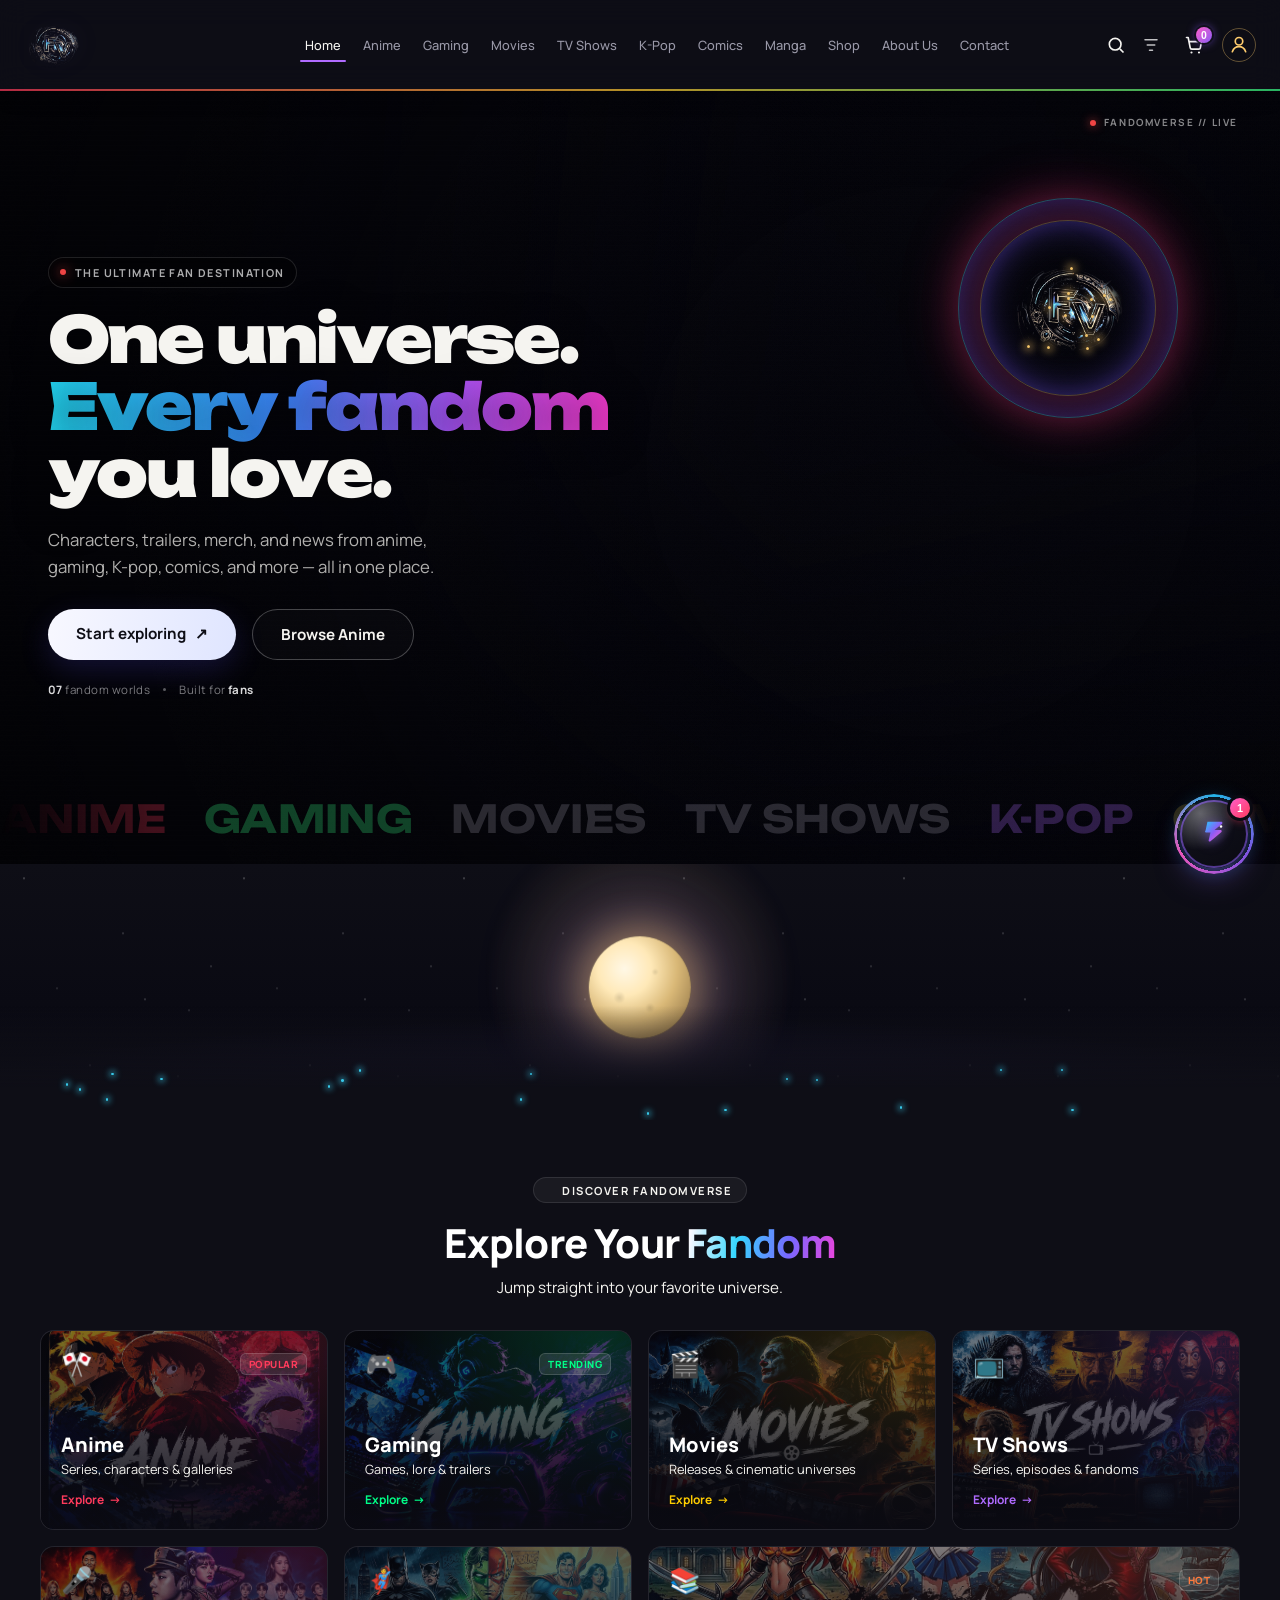
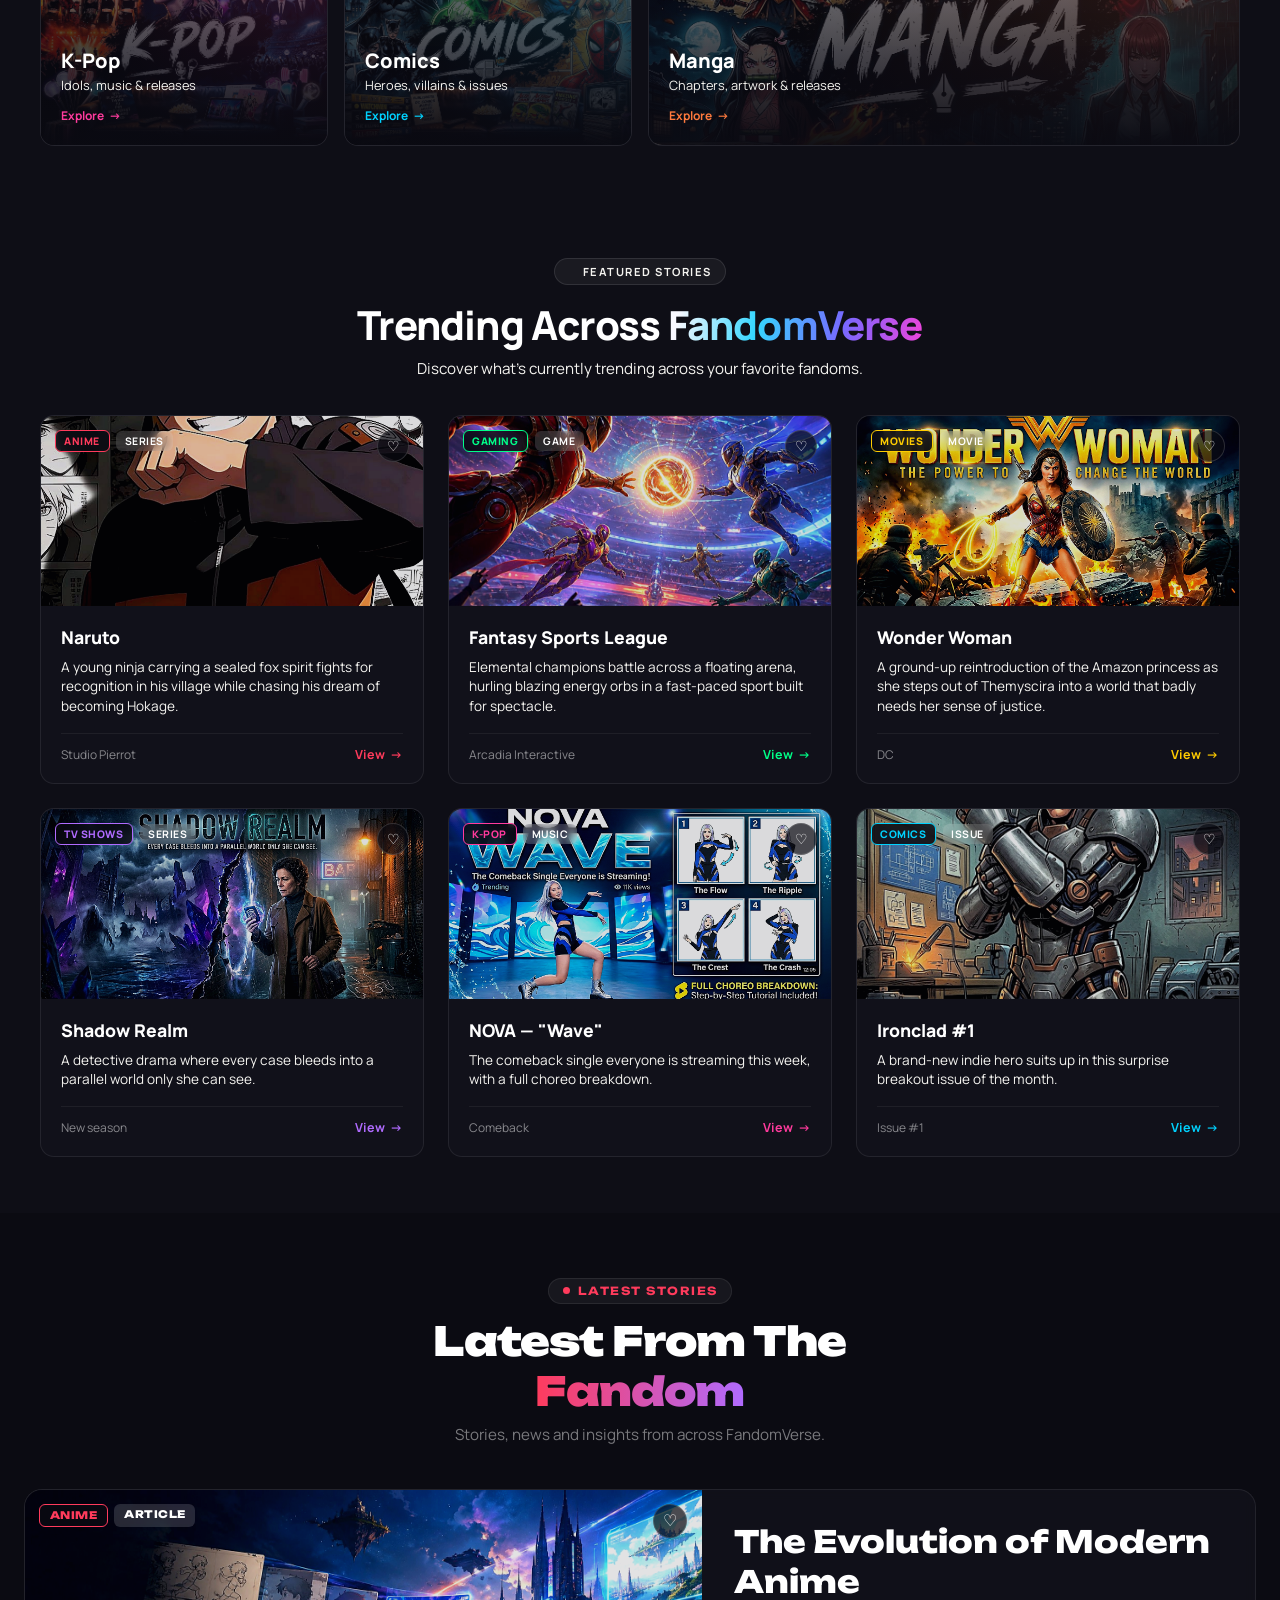
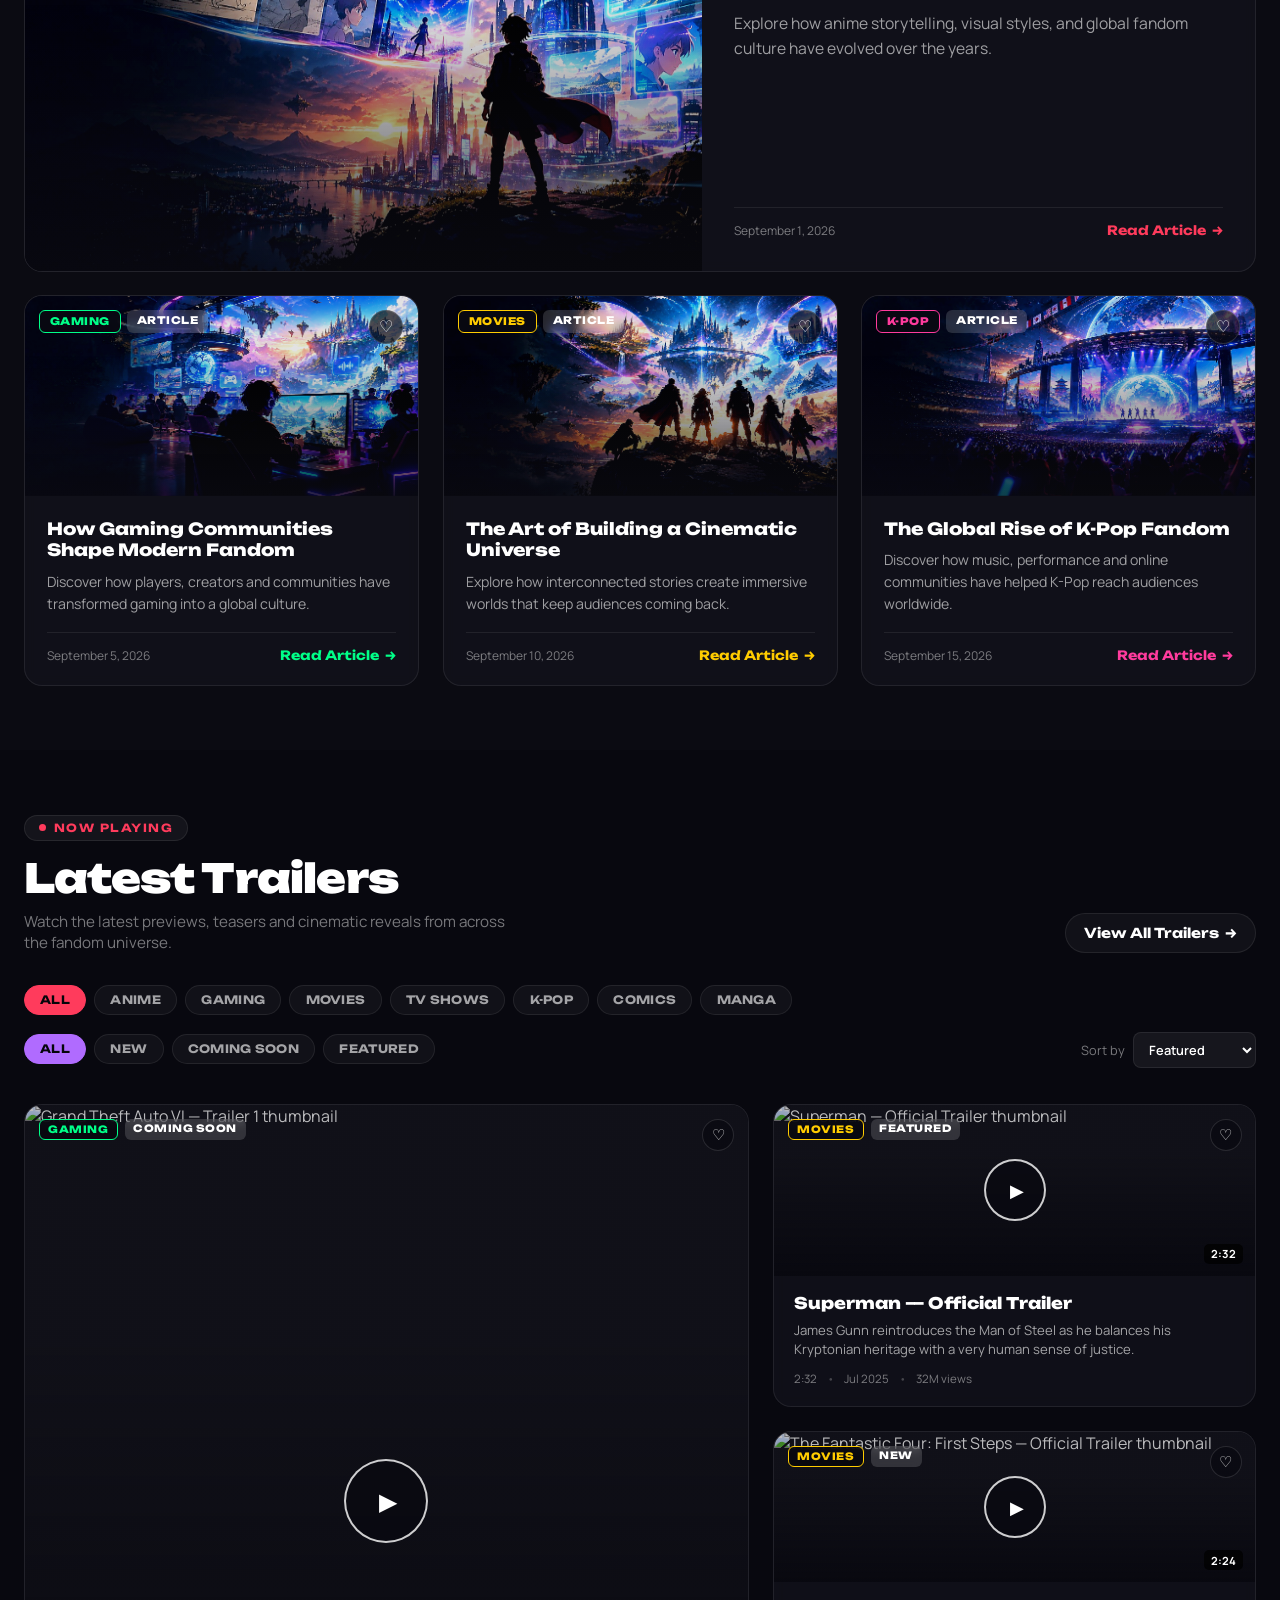
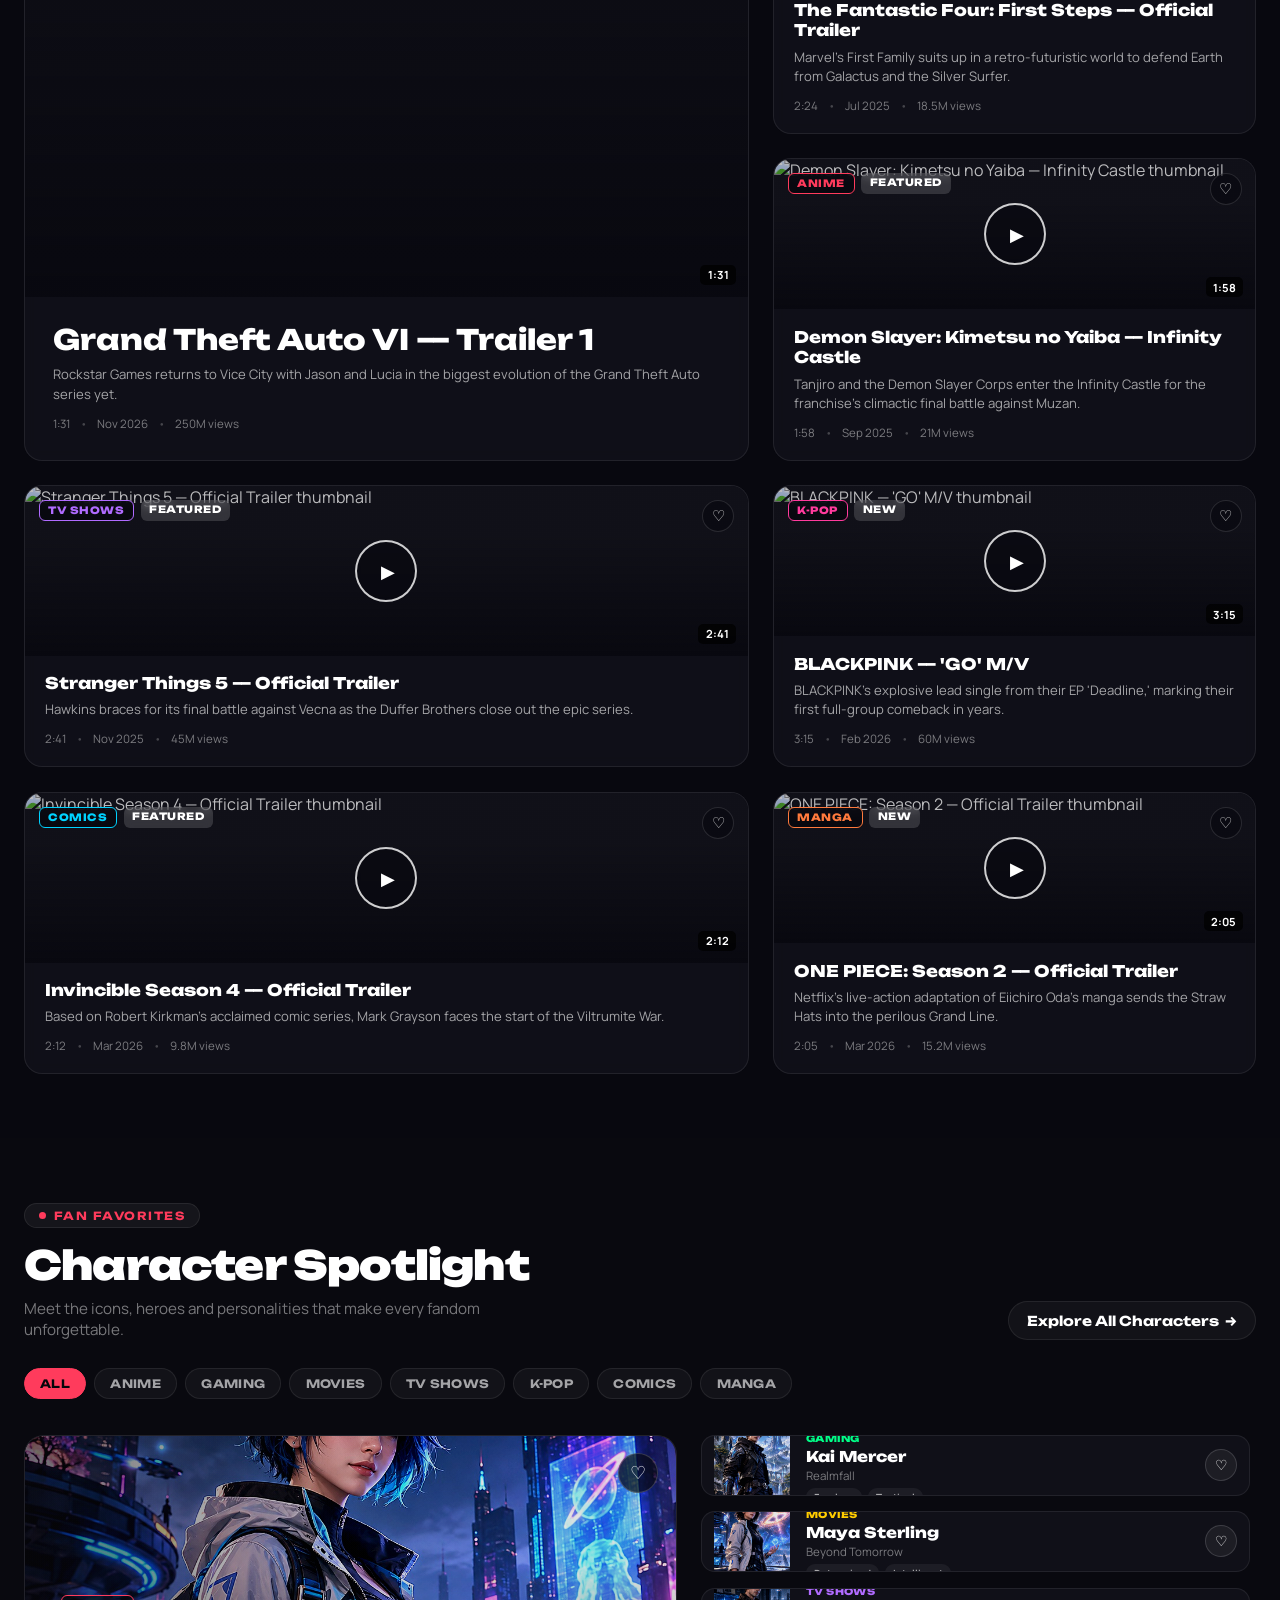
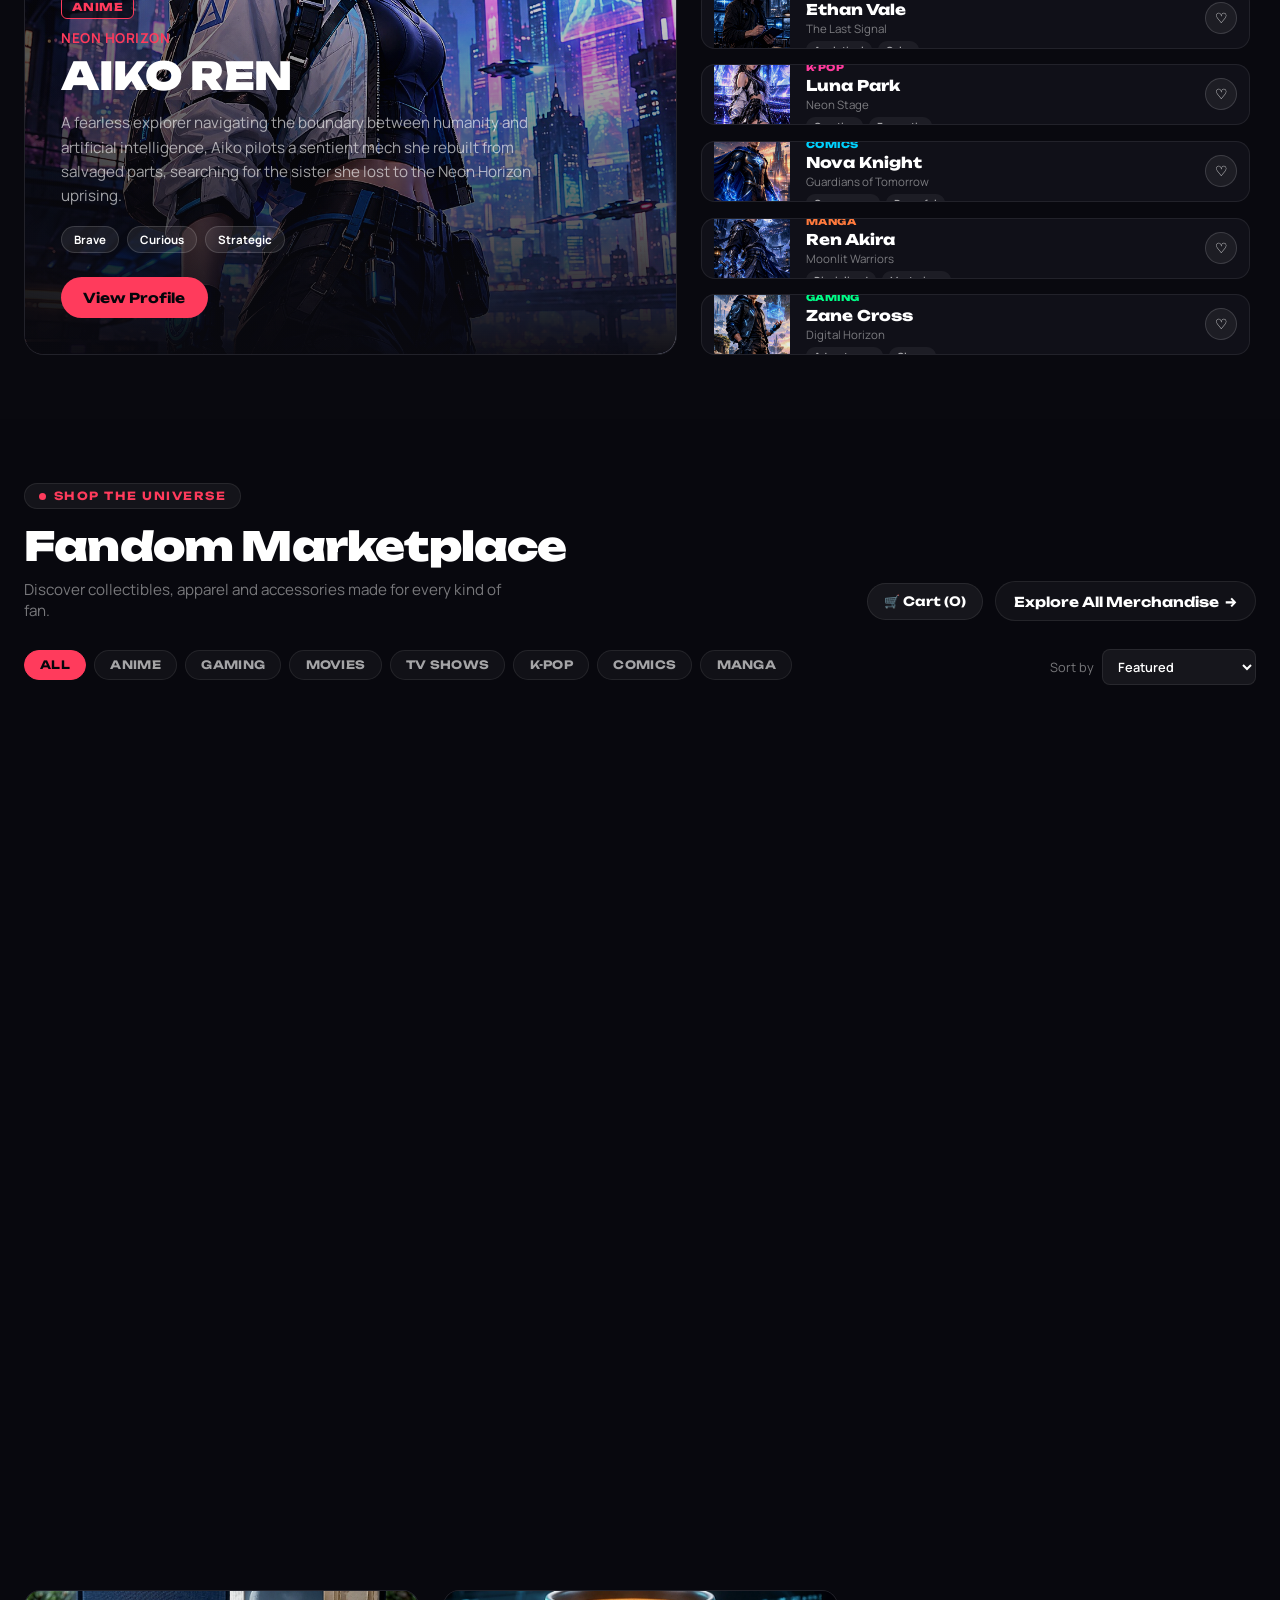
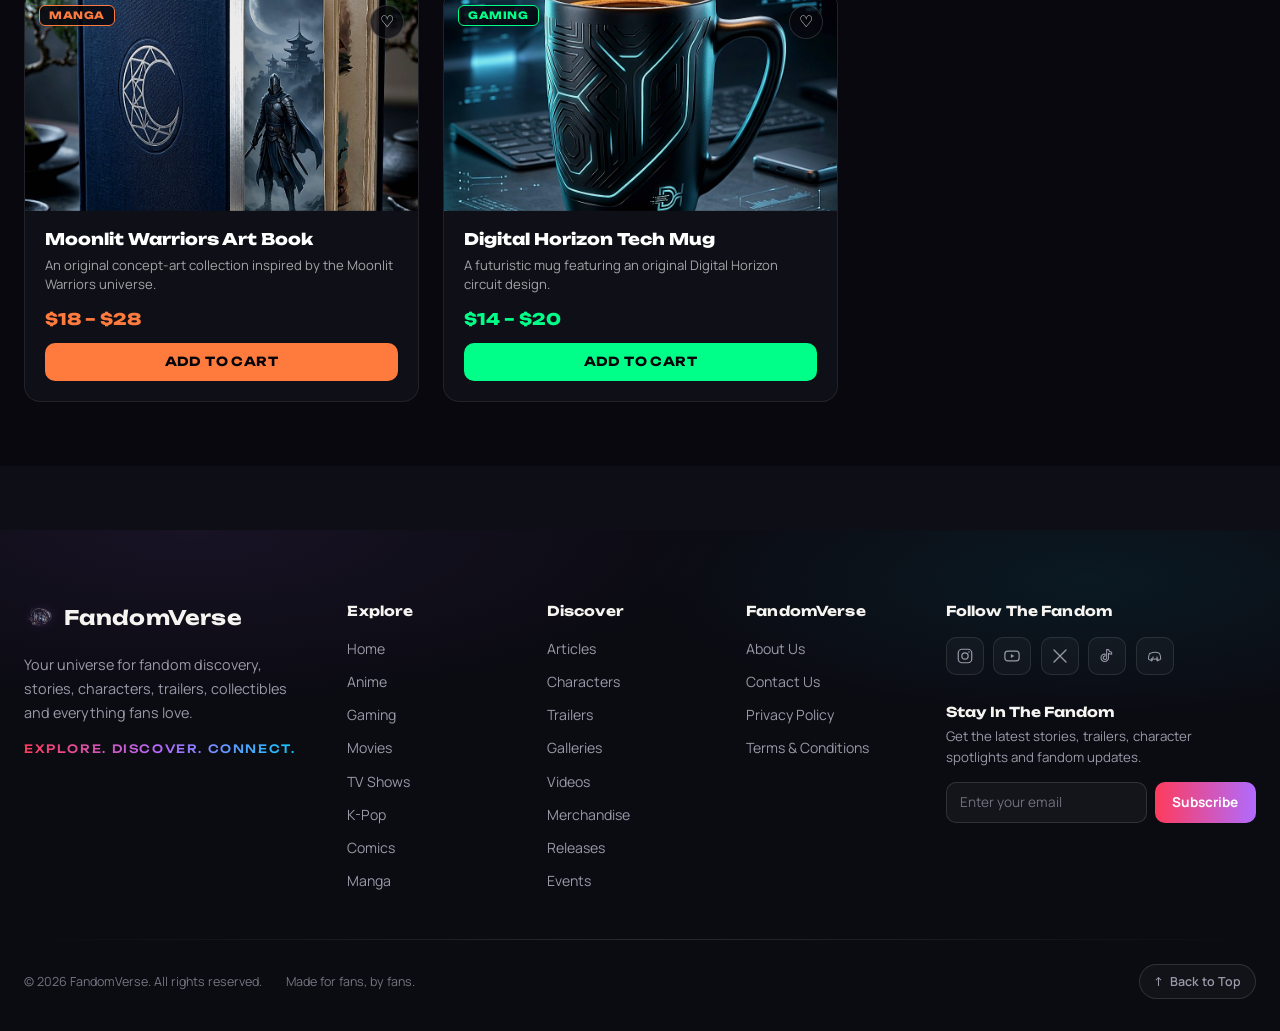
==== index.html @ 7d775252 "first-upload" ====
<!DOCTYPE html>
<html lang="en">
  <head>
    <meta charset="UTF-8">
    <meta name="viewport" content="width=device-width, initial-scale=1.0">
    <title>FandomVerse — Home</title>
<link rel="icon" type="image/png" href="assets/images/favicon.png">
    <link rel="preconnect" href="https://fonts.googleapis.com">
    <link
      href="https://fonts.googleapis.com/css2?family=Unbounded:wght@500;700;900&family=Manrope:wght@400;500;700&display=swap"
      rel="stylesheet">
    <link rel="stylesheet" href="css/style.css">
<link rel="stylesheet" href="css/fv-effects.css">
<link rel="stylesheet" href="css/fv-chatbot.css">
<link rel="stylesheet" href="css/fv-cart.css">
<link rel="stylesheet" href="css/premium.css">
<link rel="stylesheet" href="css/fv-premium-3d.css">
<link rel="stylesheet" href="css/fv-navsearch.css">
<link rel="stylesheet" href="css/fv-chatbot-3d.css">
  <script src="js/fv-effects.js" defer></script>
</head>
  <body data-page="home">


  <div id="fv-pagefx" aria-hidden="true">
      <div class="fv-pagefx__shard fv-pagefx__shard--1"></div>
      <div class="fv-pagefx__shard fv-pagefx__shard--2"></div>
      <div class="fv-pagefx__shard fv-pagefx__shard--3"></div>
      <div class="fv-pagefx__shard fv-pagefx__shard--4"></div>
      <div class="fv-pagefx__mark"><img src="assets/images/fandomverse-logo.png" alt=""></div>
    </div>

    <!-- ===== HEADER ===== -->
    <header class="site-header" id="site-header">
      <div class="header-inner">
        <a href="index.html" class="brand-mark" aria-label="FandomVerse home">
          <img src="assets/images/fandomverse-logo.png" alt="FandomVerse"
            class="brand-logo">
        </a>

        <nav class="main-nav" id="main-nav">
          <span class="nav-pill" id="nav-pill" aria-hidden="true"></span>
          <a href="index.html">Home</a>
          <a href="anime.html">Anime</a>
          <a href="gaming.html">Gaming</a>
          <a href="movies.html">Movies</a>
          <a href="tvshows.html">TV Shows</a>
          <a href="kpop.html">K-Pop</a>
          <a href="comics.html">Comics</a>
          <a href="manga.html">Manga</a>
          <a href="shop.html">Shop</a>
          <a href="about.html">About Us</a>
          <a href="contact.html">Contact</a>
        </nav>

        <div class="header-actions">
          <div class="search-box" id="search-box">
            <button class="icon-btn" id="search-toggle" aria-label="Search">
              <svg viewBox="0 0 24 24" width="20" height="20"><circle cx="11"
                  cy="11" r="7" fill="none" stroke="currentColor"
                  stroke-width="2" /><line x1="21" y1="21" x2="16.65" y2="16.65"
                  stroke="currentColor" stroke-width="2" /></svg>
            </button>
            <input type="text" id="search-input"
              placeholder="Search characters, shows, merch…" autocomplete="off">
            <button class="icon-btn sf-toggle" id="search-filter-toggle" aria-label="Filter and sort" aria-expanded="false">
              <svg viewBox="0 0 24 24" width="18" height="18"><path d="M4 5h16M7 12h10M10 19h4" fill="none" stroke="currentColor" stroke-width="2" stroke-linecap="round"/></svg>
              <span class="sf-dot" aria-hidden="true"></span>
            </button>
            <div class="sf-panel" id="sf-panel" role="dialog" aria-label="Search filters and sorting">
              <div class="sf-panel__glow" aria-hidden="true"></div>
              <div class="sf-panel__inner">
                <div class="sf-panel__row sf-panel__row--sort" id="sf-sort-row">
                  <span class="sf-panel__label">Sort by</span>
                  <div class="sf-sort" id="sf-sort" role="listbox"></div>
                </div>
                <div class="sf-panel__row sf-panel__row--filter">
                  <span class="sf-panel__label">Filter</span>
                  <div class="sf-chips" id="sf-chips"></div>
                </div>
                <div class="sf-panel__footer">
                  <button type="button" class="sf-clear" id="sf-clear">Clear all</button>
                  <span class="sf-count" id="sf-count"></span>
                </div>
              </div>
            </div>
          </div>
          <button class="icon-btn" id="cart-toggle" aria-label="Cart">
            <svg viewBox="0 0 24 24" width="20" height="20"><path
                d="M3 3h2l2.4 12.2a2 2 0 0 0 2 1.8h8.2a2 2 0 0 0 2-1.6L21 8H6"
                fill="none" stroke="currentColor" stroke-width="2"
                stroke-linecap="round" stroke-linejoin="round" /><circle cx="9"
                cy="21" r="1.3" fill="currentColor" /><circle cx="18" cy="21"
                r="1.3" fill="currentColor" /></svg>
            <span class="cart-count" id="cart-count">0</span>
          </button>
          <button class="menu-toggle" id="menu-toggle" aria-label="Menu"
            aria-expanded="false">
            <span></span><span></span><span></span>
          </button>
        </div>
      </div>
    </header>

    <!-- ===== MOBILE NAV OVERLAY ===== -->
    <div class="mobile-nav" id="mobile-nav">
      <nav>
        <a href="index.html">Home</a>
        <a href="anime.html">Anime</a>
        <a href="gaming.html">Gaming</a>
        <a href="movies.html">Movies</a>
        <a href="tvshows.html">TV Shows</a>
        <a href="kpop.html">K-Pop</a>
        <a href="comics.html">Comics</a>
        <a href="manga.html">Manga</a>
        <a href="shop.html">Shop</a>
        <a href="about.html">About Us</a>
        <a href="contact.html">Contact</a>
      </nav>
    </div>
    <section class="hero">
      <video autoplay muted loop playsinline id="hero-video" aria-hidden="true">
        <source src="assets/videos/hero-clip.mp4" type="video/mp4">
      </video>

      <canvas id="hero-canvas"></canvas>
      <div class="hero-vignette" aria-hidden="true"></div>
      <div class="hero-scanlines" aria-hidden="true"></div>
      <div class="hero-status" aria-hidden="true"><span></span> FANDOMVERSE //
        LIVE</div>

      <div class="hero-ticker" aria-hidden="true">
        <div class="ticker-track">
          <span>ANIME</span><span>GAMING</span><span>MOVIES</span><span>TV
            SHOWS</span><span>K-POP</span><span>COMICS</span><span>MANGA</span>
          <span>ANIME</span><span>GAMING</span><span>MOVIES</span><span>TV
            SHOWS</span><span>K-POP</span><span>COMICS</span><span>MANGA</span>
        </div>
      </div>

      <div class="hero-content">
        <div class="hero-eyebrow"><span></span> THE ULTIMATE FAN
          DESTINATION</div>
        <h1>One universe.<br><span>Every fandom</span> you love.</h1>
        <p>Characters, trailers, merch, and news from anime, gaming, K-pop,
          comics, and more — all in one place.</p>
        <div class="hero-actions">
          <a href="anime.html" class="btn btn-primary">Start exploring <span
              class="btn-arrow">↗</span></a>
          <a href="anime.html" class="btn btn-ghost">Browse Anime</a>
        </div>
        <div class="hero-meta"><span><b>07</b> fandom
            worlds</span><i></i><span>Built for <b>fans</b></span></div>
      </div>
    </section>

    <!-- ===== EXPLORE YOUR FANDOM (CATEGORY EXPLORER) ===== -->
    <!-- ===== EXPLORE YOUR FANDOM (COMPACT & HIGH-ENERGY) ===== -->
    <section class="categories-section" id="explore-fandom">
      <div class="categories-container">

        <div class="categories-header">
          <span class="categories-badge"><span class="pulse-dot"></span>
            DISCOVER FANDOMVERSE</span>
          <h2 class="categories-title">Explore Your <span
              class="gradient-text">Fandom</span></h2>
          <p class="categories-subtitle">
            Jump straight into your favorite universe.
          </p>
        </div>

        <div class="categories-grid">

          <!-- 1. Anime -->
          <a href="anime.html" class="category-card"
            style="--card-accent: #ff3b5c; --card-glow: rgba(255, 59, 92, 0.35);"
            aria-label="Explore Anime category">
            <div class="category-card__bg category-card__bg--anime"></div>
            <div class="category-card__glass"></div>
            <div class="category-card__content">
              <div class="category-card__top">
                <span class="category-card__icon" aria-hidden="true">🎌</span>
                <span class="category-card__tag">Popular</span>
              </div>
              <div class="category-card__bottom">
                <h3 class="category-card__name">Anime</h3>
                <p class="category-card__desc">Series, characters &
                  galleries</p>
                <span class="category-card__action">Explore <span class="arrow"
                    aria-hidden="true">→</span></span>
              </div>
            </div>
          </a>

          <!-- 2. Gaming -->
          <a href="gaming.html" class="category-card"
            style="--card-accent: #00ff88; --card-glow: rgba(0, 255, 136, 0.35);"
            aria-label="Explore Gaming category">
            <div class="category-card__bg category-card__bg--gaming"></div>
            <div class="category-card__glass"></div>
            <div class="category-card__content">
              <div class="category-card__top">
                <span class="category-card__icon" aria-hidden="true">🎮</span>
                <span class="category-card__tag">Trending</span>
              </div>
              <div class="category-card__bottom">
                <h3 class="category-card__name">Gaming</h3>
                <p class="category-card__desc">Games, lore & trailers</p>
                <span class="category-card__action">Explore <span class="arrow"
                    aria-hidden="true">→</span></span>
              </div>
            </div>
          </a>

          <!-- 3. Movies -->
          <a href="movies.html" class="category-card"
            style="--card-accent: #ffcc00; --card-glow: rgba(255, 204, 0, 0.35);"
            aria-label="Explore Movies category">
            <div class="category-card__bg category-card__bg--movies"></div>
            <div class="category-card__glass"></div>
            <div class="category-card__content">
              <div class="category-card__top">
                <span class="category-card__icon" aria-hidden="true">🎬</span>
              </div>
              <div class="category-card__bottom">
                <h3 class="category-card__name">Movies</h3>
                <p class="category-card__desc">Releases & cinematic
                  universes</p>
                <span class="category-card__action">Explore <span class="arrow"
                    aria-hidden="true">→</span></span>
              </div>
            </div>
          </a>

          <!-- 4. TV Shows -->
          <a href="tvshows.html" class="category-card"
            style="--card-accent: #b06bff; --card-glow: rgba(176, 107, 255, 0.35);"
            aria-label="Explore TV Shows category">
            <div class="category-card__bg category-card__bg--tvshows"></div>
            <div class="category-card__glass"></div>
            <div class="category-card__content">
              <div class="category-card__top">
                <span class="category-card__icon" aria-hidden="true">📺</span>
              </div>
              <div class="category-card__bottom">
                <h3 class="category-card__name">TV Shows</h3>
                <p class="category-card__desc">Series, episodes & fandoms</p>
                <span class="category-card__action">Explore <span class="arrow"
                    aria-hidden="true">→</span></span>
              </div>
            </div>
          </a>

          <!-- 5. K-Pop -->
          <a href="kpop.html" class="category-card"
            style="--card-accent: #ff3b9d; --card-glow: rgba(255, 59, 157, 0.35);"
            aria-label="Explore K-Pop category">
            <div class="category-card__bg category-card__bg--kpop"></div>
            <div class="category-card__glass"></div>
            <div class="category-card__content">
              <div class="category-card__top">
                <span class="category-card__icon" aria-hidden="true">🎤</span>
              </div>
              <div class="category-card__bottom">
                <h3 class="category-card__name">K-Pop</h3>
                <p class="category-card__desc">Idols, music & releases</p>
                <span class="category-card__action">Explore <span class="arrow"
                    aria-hidden="true">→</span></span>
              </div>
            </div>
          </a>

          <!-- 6. Comics -->
          <a href="comics.html" class="category-card"
            style="--card-accent: #00d2ff; --card-glow: rgba(0, 210, 255, 0.35);"
            aria-label="Explore Comics category">
            <div class="category-card__bg category-card__bg--comics"></div>
            <div class="category-card__glass"></div>
            <div class="category-card__content">
              <div class="category-card__top">
                <span class="category-card__icon" aria-hidden="true">🦸</span>
              </div>
              <div class="category-card__bottom">
                <h3 class="category-card__name">Comics</h3>
                <p class="category-card__desc">Heroes, villains & issues</p>
                <span class="category-card__action">Explore <span class="arrow"
                    aria-hidden="true">→</span></span>
              </div>
            </div>
          </a>

          <!-- 7. Manga -->
          <a href="manga.html" class="category-card category-card--hero"
            style="--card-accent: #ff7a3d; --card-glow: rgba(255, 122, 61, 0.35);"
            aria-label="Explore Manga category">
            <div class="category-card__bg category-card__bg--manga"></div>
            <div class="category-card__glass"></div>
            <div class="category-card__content">
              <div class="category-card__top">
                <span class="category-card__icon" aria-hidden="true">📚</span>
                <span class="category-card__tag">Hot</span>
              </div>
              <div class="category-card__bottom">
                <h3 class="category-card__name">Manga</h3>
                <p class="category-card__desc">Chapters, artwork & releases</p>
                <span class="category-card__action">Explore <span class="arrow"
                    aria-hidden="true">→</span></span>
              </div>
            </div>
          </a>

        </div>
      </div>
    </section>

    <!-- ===== TRENDING ACROSS FANDOMVERSE SECTION ===== -->
    <section class="trending-section" id="trending"
      aria-labelledby="trending-heading">
      <div class="trending-container">

        <div class="trending-header">
          <span class="trending-badge"><span class="pulse-dot"></span> FEATURED
            STORIES</span>
          <h2 class="trending-title" id="trending-heading">Trending Across <span
              class="gradient-text">FandomVerse</span></h2>
          <p class="trending-subtitle">Discover what's currently trending across
            your favorite fandoms.</p>
        </div>

        <!-- Dynamic Cards Container -->
        <div class="trending-grid" id="trending-grid">
          <!-- Rendered dynamically via script.js -->
        </div>

      </div>
    </section>

    <!-- ===== LATEST FROM THE FANDOM (FEATURED ARTICLES) ===== -->
    <section class="fv-articles" id="fv-articles"
      aria-labelledby="fv-articles-heading">
      <div class="fv-articles__container">

        <div class="fv-articles__header">
          <span class="fv-articles__badge">
            <span class="fv-articles__pulse-dot" aria-hidden="true"></span>
            LATEST STORIES
          </span>
          <h2 class="fv-articles__title" id="fv-articles-heading">
            Latest From The <span
              class="fv-articles__gradient-text">Fandom</span>
          </h2>
          <p class="fv-articles__subtitle">Stories, news and insights from
            across FandomVerse.</p>
        </div>

        <!-- Cards are rendered into this grid by fv-articles.js -->
        <div class="fv-articles__grid" id="fv-articles-grid" aria-live="polite">
          <p class="fv-articles__loading">Loading articles…</p>
        </div>

      </div>
    </section>

    <!-- ===== LATEST TRAILERS ===== -->
    <section class="fv-trailers-section" id="fv-trailers-section"
      aria-labelledby="fv-trailers-heading">
      <div class="fv-trailers-container">

        <div class="fv-trailers-header">
          <div>
            <span class="fv-trailers-badge">
              <span class="fv-trailers-pulse" aria-hidden="true"></span> NOW
              PLAYING
            </span>
            <h2 class="fv-trailers-title" id="fv-trailers-heading">Latest
              Trailers</h2>
            <p class="fv-trailers-subtitle">Watch the latest previews, teasers
              and cinematic reveals from across the fandom universe.</p>
          </div>
          <a href="trailers.html" class="fv-trailers-viewall">View All Trailers
            <span aria-hidden="true">→</span></a>
        </div>

        <div class="fv-trailers-controls">
          <div class="fv-trailers-filter-group" role="group"
            aria-label="Filter by category">
            <button type="button" class="fv-trailers-chip is-active"
              data-filter-type="category" data-value="all">All</button>
            <button type="button" class="fv-trailers-chip"
              data-filter-type="category" data-value="Anime">Anime</button>
            <button type="button" class="fv-trailers-chip"
              data-filter-type="category" data-value="Gaming">Gaming</button>
            <button type="button" class="fv-trailers-chip"
              data-filter-type="category" data-value="Movies">Movies</button>
            <button type="button" class="fv-trailers-chip"
              data-filter-type="category" data-value="TV Shows">TV
              Shows</button>
            <button type="button" class="fv-trailers-chip"
              data-filter-type="category" data-value="K-Pop">K-Pop</button>
            <button type="button" class="fv-trailers-chip"
              data-filter-type="category" data-value="Comics">Comics</button>
            <button type="button" class="fv-trailers-chip"
              data-filter-type="category" data-value="Manga">Manga</button>
          </div>

          <div class="fv-trailers-controls-row">
            <div class="fv-trailers-filter-group" role="group"
              aria-label="Filter by status">
              <button type="button"
                class="fv-trailers-chip fv-trailers-chip--status is-active"
                data-filter-type="status" data-value="all">All</button>
              <button type="button"
                class="fv-trailers-chip fv-trailers-chip--status"
                data-filter-type="status" data-value="New">New</button>
              <button type="button"
                class="fv-trailers-chip fv-trailers-chip--status"
                data-filter-type="status" data-value="Coming Soon">Coming
                Soon</button>
              <button type="button"
                class="fv-trailers-chip fv-trailers-chip--status"
                data-filter-type="status"
                data-value="Featured">Featured</button>
            </div>

            <label class="fv-trailers-sort">
              <span>Sort by</span>
              <select id="fv-trailers-sort-select" aria-label="Sort trailers">
                <option value="featured">Featured</option>
                <option value="newest">Newest</option>
                <option value="az">A–Z</option>
                <option value="views">Most Viewed</option>
              </select>
            </label>
          </div>
        </div>

        <div class="fv-trailers-grid" id="fv-trailers-grid" aria-live="polite">
          <p class="fv-trailers-empty">Loading trailers…</p>
        </div>

      </div>

      <!-- ===== VIDEO MODAL ===== -->
      <div class="fv-trailers-modal" id="fv-trailers-modal" role="dialog"
        aria-modal="true" aria-labelledby="fv-trailers-modal-title" hidden>
        <div class="fv-trailers-modal__backdrop"
          id="fv-trailers-modal-backdrop"></div>
        <div class="fv-trailers-modal__panel">
          <button type="button" class="fv-trailers-modal__close"
            id="fv-trailers-modal-close" aria-label="Close video">✕</button>
          <div class="fv-trailers-modal__player" id="fv-trailers-modal-player">
            <!-- iframe injected here by JS -->
          </div>
          <div class="fv-trailers-modal__info">
            <div class="fv-trailers-modal__badges">
              <span class="fv-trailers-modal__cat"
                id="fv-trailers-modal-category">Category</span>
            </div>
            <h3 class="fv-trailers-modal__title"
              id="fv-trailers-modal-title">Title</h3>
            <p class="fv-trailers-modal__desc"
              id="fv-trailers-modal-desc">Description</p>
            <a href="#" class="fv-trailers-modal__yt-link"
              id="fv-trailers-modal-ytlink" target="_blank"
              rel="noopener noreferrer">
              Watch Official Trailer on YouTube <span
                aria-hidden="true">→</span>
            </a>
          </div>
        </div>
      </div>
    </section>

    <!-- ===== CHARACTER SPOTLIGHT ===== -->
    <section class="fv-characters-section" id="fv-characters-section"
      aria-labelledby="fv-characters-heading">
      <div class="fv-characters-container">

        <div class="fv-characters-header">
          <div>
            <span class="fv-characters-badge">
              <span class="fv-characters-pulse" aria-hidden="true"></span> FAN
              FAVORITES
            </span>
            <h2 class="fv-characters-title" id="fv-characters-heading">Character
              Spotlight</h2>
            <p class="fv-characters-subtitle">Meet the icons, heroes and
              personalities that make every fandom unforgettable.</p>
          </div>
          <a href="characters.html" class="fv-characters-viewall">Explore All
            Characters <span aria-hidden="true">→</span></a>
        </div>

        <div class="fv-characters-filter-group" role="group"
          aria-label="Filter characters by category">
          <button type="button" class="fv-characters-chip is-active"
            data-category="all">All</button>
          <button type="button" class="fv-characters-chip"
            data-category="Anime">Anime</button>
          <button type="button" class="fv-characters-chip"
            data-category="Gaming">Gaming</button>
          <button type="button" class="fv-characters-chip"
            data-category="Movies">Movies</button>
          <button type="button" class="fv-characters-chip"
            data-category="TV Shows">TV Shows</button>
          <button type="button" class="fv-characters-chip"
            data-category="K-Pop">K-Pop</button>
          <button type="button" class="fv-characters-chip"
            data-category="Comics">Comics</button>
          <button type="button" class="fv-characters-chip"
            data-category="Manga">Manga</button>
        </div>

        <div class="fv-characters-layout" id="fv-characters-layout">
          <!-- Featured character + small card list rendered here by fv-characters.js -->
          <p class="fv-characters-empty">Loading characters…</p>
        </div>

      </div>

      <!-- ===== PROFILE MODAL ===== -->
      <div class="fv-characters-modal" id="fv-characters-modal" role="dialog"
        aria-modal="true" aria-labelledby="fv-characters-modal-name" hidden>
        <div class="fv-characters-modal__backdrop"
          id="fv-characters-modal-backdrop"></div>
        <div class="fv-characters-modal__panel">
          <button type="button" class="fv-characters-modal__close"
            id="fv-characters-modal-close"
            aria-label="Close character profile">✕</button>

          <div class="fv-characters-modal__media">
            <img class="fv-characters-modal__img" id="fv-characters-modal-img"
              src alt>
            <div class="fv-characters-modal__overlay" aria-hidden="true"></div>
          </div>

          <div class="fv-characters-modal__body">
            <span class="fv-characters-modal__cat"
              id="fv-characters-modal-category">Category</span>
            <h3 class="fv-characters-modal__name"
              id="fv-characters-modal-name">Name</h3>
            <p class="fv-characters-modal__series"
              id="fv-characters-modal-series">Series</p>
            <p class="fv-characters-modal__bio"
              id="fv-characters-modal-bio">Biography</p>
            <div class="fv-characters-modal__traits"
              id="fv-characters-modal-traits"></div>
            <button type="button" class="fv-characters-modal__bookmark"
              id="fv-characters-modal-bookmark">
              <span id="fv-characters-modal-bookmark-icon">♡</span> Save
              Character
            </button>
          </div>
        </div>
      </div>
    </section>

    <!-- ===== FANDOM MARKETPLACE (MERCHANDISE SHOWCASE) ===== -->
    <section class="fv-merch-section" id="fv-merch-section"
      aria-labelledby="fv-merch-heading">
      <div class="fv-merch-container">

        <div class="fv-merch-header">
          <div>
            <span class="fv-merch-badge">
              <span class="fv-merch-pulse" aria-hidden="true"></span> SHOP THE
              UNIVERSE
            </span>
            <h2 class="fv-merch-title" id="fv-merch-heading">Fandom
              Marketplace</h2>
            <p class="fv-merch-subtitle">Discover collectibles, apparel and
              accessories made for every kind of fan.</p>
          </div>

          <div class="fv-merch-header-actions">
            <button type="button" class="fv-merch-cart-indicator"
              id="fv-merch-cart-indicator" aria-label="View cart">
              🛒 Cart (<span id="fv-merch-cart-count">0</span>)
            </button>
            <a href="merchandise.html" class="fv-merch-viewall">Explore All
              Merchandise <span aria-hidden="true">→</span></a>
          </div>
        </div>

        <div class="fv-merch-controls">
          <div class="fv-merch-filter-group" role="group"
            aria-label="Filter merchandise by category">
            <button type="button" class="fv-merch-chip is-active"
              data-category="all">All</button>
            <button type="button" class="fv-merch-chip"
              data-category="Anime">Anime</button>
            <button type="button" class="fv-merch-chip"
              data-category="Gaming">Gaming</button>
            <button type="button" class="fv-merch-chip"
              data-category="Movies">Movies</button>
            <button type="button" class="fv-merch-chip"
              data-category="TV Shows">TV Shows</button>
            <button type="button" class="fv-merch-chip"
              data-category="K-Pop">K-Pop</button>
            <button type="button" class="fv-merch-chip"
              data-category="Comics">Comics</button>
            <button type="button" class="fv-merch-chip"
              data-category="Manga">Manga</button>
          </div>

          <label class="fv-merch-sort">
            <span>Sort by</span>
            <select id="fv-merch-sort-select" aria-label="Sort merchandise">
              <option value="featured">Featured</option>
              <option value="az">A–Z</option>
              <option value="price-low">Price: Low to High</option>
              <option value="price-high">Price: High to Low</option>
            </select>
          </label>
        </div>

        <div class="fv-merch-grid" id="fv-merch-grid" aria-live="polite">
          <p class="fv-merch-empty">Loading merchandise…</p>
        </div>

      </div>

      <!-- ===== QUICK VIEW MODAL ===== -->
      <div class="fv-merch-modal" id="fv-merch-modal" role="dialog"
        aria-modal="true" aria-labelledby="fv-merch-modal-name" hidden>
        <div class="fv-merch-modal__backdrop"
          id="fv-merch-modal-backdrop"></div>
        <div class="fv-merch-modal__panel">
          <button type="button" class="fv-merch-modal__close"
            id="fv-merch-modal-close" aria-label="Close quick view">✕</button>

          <div class="fv-merch-modal__media">
            <img class="fv-merch-modal__img" id="fv-merch-modal-img" src alt>
          </div>

          <div class="fv-merch-modal__body">
            <span class="fv-merch-modal__cat"
              id="fv-merch-modal-category">Category</span>
            <h3 class="fv-merch-modal__name" id="fv-merch-modal-name">Product
              Name</h3>
            <p class="fv-merch-modal__desc"
              id="fv-merch-modal-desc">Description</p>
            <p class="fv-merch-modal__price" id="fv-merch-modal-price">$0</p>

            <div class="fv-merch-modal__qty">
              <span>Quantity</span>
              <div class="fv-merch-modal__qty-controls">
                <button type="button" class="fv-merch-modal__qty-btn"
                  id="fv-merch-modal-qty-dec"
                  aria-label="Decrease quantity">−</button>
                <span class="fv-merch-modal__qty-value"
                  id="fv-merch-modal-qty-value">1</span>
                <button type="button" class="fv-merch-modal__qty-btn"
                  id="fv-merch-modal-qty-inc"
                  aria-label="Increase quantity">+</button>
              </div>
            </div>

            <div class="fv-merch-modal__actions">
              <button type="button" class="fv-merch-modal__add"
                id="fv-merch-modal-add">Add to Cart</button>
              <button type="button" class="fv-merch-modal__bookmark"
                id="fv-merch-modal-bookmark"
                aria-label="Add to wishlist">♡</button>
            </div>
          </div>
        </div>
      </div>

      <!-- ===== CART DRAWER ===== -->
      <div class="fv-merch-cart-drawer" id="fv-merch-cart-drawer" role="dialog"
        aria-modal="true" aria-labelledby="fv-merch-cart-title" hidden>
        <div class="fv-merch-cart-drawer__backdrop"
          id="fv-merch-cart-backdrop"></div>
        <div class="fv-merch-cart-drawer__panel">
          <div class="fv-merch-cart-drawer__header">
            <h3 id="fv-merch-cart-title">Your Cart</h3>
            <button type="button" class="fv-merch-cart-drawer__close"
              id="fv-merch-cart-close" aria-label="Close cart">✕</button>
          </div>

          <div class="fv-merch-cart-drawer__items" id="fv-merch-cart-items">
            <p class="fv-merch-empty">Your cart is empty.</p>
          </div>

          <div class="fv-merch-cart-drawer__footer">
            <div class="fv-merch-cart-drawer__total">
              <span>Total</span>
              <span id="fv-merch-cart-total">$0.00</span>
            </div>
            <p class="fv-merch-cart-drawer__note">Demo cart only — no checkout
              or payment is processed.</p>
          </div>
        </div>
      </div>

      <!-- ===== TOAST ===== -->
      <div class="fv-merch-toast" id="fv-merch-toast" role="status"
        aria-live="polite"></div>
    </section>

    <script src="js/main.js"></script>
    <script src="js/home.js"></script>
    <!-- ===== FandomVerse Premium Chat Widget ===== -->
  <div id="fvc-root">
    <button type="button" id="fvc-launcher" class="fvc-launcher" aria-haspopup="dialog" aria-expanded="false" aria-controls="fvc-panel" aria-label="Open FandomVerse chat">
      <span class="fvc-launcher__ring" aria-hidden="true"></span>
      <span class="fvc-launcher__pulse" aria-hidden="true"></span>
      <svg class="fvc-launcher__icon" viewBox="0 0 64 64" aria-hidden="true">
        <defs>
          <linearGradient id="fvcMarkGrad" x1="0%" y1="0%" x2="100%" y2="100%">
            <stop offset="0%" stop-color="#28c7ff"/>
            <stop offset="50%" stop-color="#8b5cf6"/>
            <stop offset="100%" stop-color="#ff5ecb"/>
          </linearGradient>
        </defs>
        <path fill="url(#fvcMarkGrad)" d="M18 6 L47 6 C49.8 6 51 8.6 48.8 10.7 L33 23.5 L45.5 23.5 C48.3 23.5 49.5 26.1 47.3 28.2 L24.5 47.5 C22.5 49.2 20 47.6 20.6 45.1 L24.5 29 L15.8 29 C13.2 29 12 26.6 14 24.6 L18 6 Z"/>
        <circle class="fvc-launcher__spark" cx="47" cy="16" r="2.6" fill="#fff"/>
      </svg>
      <svg class="fvc-launcher__close" viewBox="0 0 24 24" aria-hidden="true"><path d="M6 6L18 18M18 6L6 18" stroke="#fff" stroke-width="2.4" stroke-linecap="round"/></svg>
      <span class="fvc-launcher__badge" id="fvc-badge">1</span>
    </button>

    <div class="fvc-panel" id="fvc-panel" role="dialog" aria-modal="false" aria-label="FandomVerse concierge chat" aria-hidden="true">
      <div class="fvc-panel__inner">

        <header class="fvc-head">
          <div class="fvc-head__id">
            <span class="fvc-head__avatar">
              <svg viewBox="0 0 64 64" aria-hidden="true"><use href="#fvcMarkPath"></use><path fill="url(#fvcMarkGrad)" d="M18 6 L47 6 C49.8 6 51 8.6 48.8 10.7 L33 23.5 L45.5 23.5 C48.3 23.5 49.5 26.1 47.3 28.2 L24.5 47.5 C22.5 49.2 20 47.6 20.6 45.1 L24.5 29 L15.8 29 C13.2 29 12 26.6 14 24.6 L18 6 Z"/></svg>
              <span class="fvc-head__dot" aria-hidden="true"></span>
            </span>
            <div class="fvc-head__text">
              <strong>FandomVerse Concierge</strong>
              <span>● Online now — replies instantly</span>
            </div>
          </div>
          <button type="button" class="fvc-head__close" id="fvc-close" aria-label="Close chat">
            <svg viewBox="0 0 24 24" aria-hidden="true"><path d="M6 6L18 18M18 6L6 18" stroke="currentColor" stroke-width="2.2" stroke-linecap="round"/></svg>
          </button>
        </header>

        <div class="fvc-premium">
          <span class="fvc-premium__icon"><svg viewBox="0 0 24 24" fill="none" aria-hidden="true"><path d="M3 8.5l3.6 2.4L12 4l5.4 6.9 3.6-2.4-1.6 9.8a1.3 1.3 0 01-1.28 1.1H5.88A1.3 1.3 0 014.6 18.3L3 8.5z" fill="currentColor"/><circle cx="3" cy="7" r="1.4" fill="currentColor"/><circle cx="12" cy="3" r="1.4" fill="currentColor"/><circle cx="21" cy="7" r="1.4" fill="currentColor"/></svg></span>
          <span class="fvc-premium__text">Ultra VIP Concierge</span>
        </div>

        <!-- STEP 1: Gate form (name + email, heavy validation) -->
        <form class="fvc-gate" id="fvc-gate" novalidate>
          <h3 class="fvc-gate__title">Let's get you sorted ✦</h3>
          <p class="fvc-gate__sub">Tell us a bit about you so the concierge can personalize your visit across FandomVerse.</p>

          <div class="fvc-field" id="fvc-name-field">
            <label for="fvc-name">Full name</label>
            <div class="fvc-field__wrap">
              <svg class="fvc-field__icon" viewBox="0 0 24 24" fill="none" aria-hidden="true"><path d="M12 12a4.5 4.5 0 100-9 4.5 4.5 0 000 9zM4 20.5c0-3.6 3.58-6.5 8-6.5s8 2.9 8 6.5" stroke="currentColor" stroke-width="1.6" stroke-linecap="round"/></svg>
              <input type="text" id="fvc-name" name="name" placeholder="e.g. Bilal Ahmed" autocomplete="name" required minlength="2" maxlength="60">
              <span class="fvc-field__status" id="fvc-name-status">
                <svg class="fvc-icon-ok" viewBox="0 0 20 20" fill="none"><path d="M4 10l4 4 8-8" stroke="currentColor" stroke-width="2" stroke-linecap="round" stroke-linejoin="round"/></svg>
              </span>
            </div>
            <div class="fvc-field__error" id="fvc-name-error">
              <svg viewBox="0 0 20 20" fill="none"><path d="M10 6v5m0 3h.01M18 10A8 8 0 112 10a8 8 0 0116 0z" stroke="currentColor" stroke-width="1.6"/></svg>
              <span>Please enter at least 2 characters (letters only).</span>
            </div>
          </div>

          <div class="fvc-field" id="fvc-email-field">
            <label for="fvc-email">Email address</label>
            <div class="fvc-field__wrap">
              <svg class="fvc-field__icon" viewBox="0 0 24 24" fill="none" aria-hidden="true"><path d="M3 6.5A1.5 1.5 0 014.5 5h15A1.5 1.5 0 0121 6.5v11a1.5 1.5 0 01-1.5 1.5h-15A1.5 1.5 0 013 17.5v-11z" stroke="currentColor" stroke-width="1.6"/><path d="M4 6.5l8 6 8-6" stroke="currentColor" stroke-width="1.6" stroke-linecap="round" stroke-linejoin="round"/></svg>
              <input type="email" id="fvc-email" name="email" placeholder="you@example.com" autocomplete="email" required maxlength="120">
              <span class="fvc-field__status" id="fvc-email-status">
                <svg class="fvc-icon-ok" viewBox="0 0 20 20" fill="none"><path d="M4 10l4 4 8-8" stroke="currentColor" stroke-width="2" stroke-linecap="round" stroke-linejoin="round"/></svg>
              </span>
            </div>
            <div class="fvc-field__error" id="fvc-email-error">
              <svg viewBox="0 0 20 20" fill="none"><path d="M10 6v5m0 3h.01M18 10A8 8 0 112 10a8 8 0 0116 0z" stroke="currentColor" stroke-width="1.6"/></svg>
              <span>Enter a valid email address (e.g. name@domain.com).</span>
            </div>
          </div>

          <div class="fvc-field" id="fvc-fandom-field">
            <label for="fvc-fandom-btn">What are you into?</label>
            <div class="fvc-select" id="fvc-select">
              <select id="fvc-fandom" name="fandom" required class="fvc-select__native" tabindex="-1" aria-hidden="true">
                <option value="" disabled selected>Choose a fandom…</option>
                <option value="anime">Anime</option>
                <option value="movies">Movies</option>
                <option value="gaming">Gaming</option>
                <option value="kpop">K-Pop</option>
                <option value="manga">Manga</option>
                <option value="comics">Comics</option>
                <option value="tvshows">TV Shows</option>
                <option value="shop">Merch Shop</option>
              </select>
              <button type="button" class="fvc-select__btn" id="fvc-fandom-btn" aria-haspopup="listbox" aria-expanded="false">
                <svg class="fvc-field__icon" viewBox="0 0 24 24" fill="none" aria-hidden="true"><path d="M12 2l2.6 6.6L21 9.3l-5 4.5 1.5 6.7L12 17l-5.5 3.5L8 13.8 3 9.3l6.4-.7L12 2z" stroke="currentColor" stroke-width="1.5" stroke-linejoin="round"/></svg>
                <span class="fvc-select__label" id="fvc-fandom-label">Choose a fandom…</span>
                <svg class="fvc-select__chevron" viewBox="0 0 20 20" fill="none" aria-hidden="true"><path d="M5 7.5l5 5 5-5" stroke="currentColor" stroke-width="1.8" stroke-linecap="round" stroke-linejoin="round"/></svg>
              </button>
              <ul class="fvc-select__menu" id="fvc-fandom-menu" role="listbox" tabindex="-1" aria-label="Fandom options">
                <li role="option" data-value="anime" data-icon="anime">
                  <span class="fvc-opt__badge" style="--opt-accent:#ff3b5c">
                    <img class="fvc-opt__img" src="assets/images/categories/anime.jpg" alt="" loading="lazy">
                    <span class="fvc-opt__icon"><svg viewBox="0 0 24 24" fill="none" aria-hidden="true"><path d="M12 3l1.8 5.2L19 10l-5.2 1.8L12 17l-1.8-5.2L5 10l5.2-1.8L12 3z" fill="currentColor"/></svg></span>
                  </span>
                  <span class="fvc-opt__label">Anime</span>
                </li>
                <li role="option" data-value="movies" data-icon="movies">
                  <span class="fvc-opt__badge" style="--opt-accent:#ffcc33">
                    <img class="fvc-opt__img" src="assets/images/categories/movies.jpg" alt="" loading="lazy">
                    <span class="fvc-opt__icon"><svg viewBox="0 0 24 24" fill="none" aria-hidden="true"><path d="M4 10h16v9a1 1 0 01-1 1H5a1 1 0 01-1-1v-9z" stroke="currentColor" stroke-width="1.6" stroke-linejoin="round"/><path d="M4 10l1.2-3.6a1 1 0 01.95-.68h11.7a1 1 0 01.95.68L20 10M8 6l-1 4M13 6l-1 4" stroke="currentColor" stroke-width="1.6" stroke-linecap="round" stroke-linejoin="round"/></svg></span>
                  </span>
                  <span class="fvc-opt__label">Movies</span>
                </li>
                <li role="option" data-value="gaming" data-icon="gaming">
                  <span class="fvc-opt__badge" style="--opt-accent:#39ff88">
                    <img class="fvc-opt__img" src="assets/images/categories/gaming.jpg" alt="" loading="lazy">
                    <span class="fvc-opt__icon"><svg viewBox="0 0 24 24" fill="none" aria-hidden="true"><path d="M7 9h10a4 4 0 014 4v2.5a2.5 2.5 0 01-4.6 1.4L15 15H9l-1.4 1.9A2.5 2.5 0 013 15.5V13a4 4 0 014-4z" stroke="currentColor" stroke-width="1.6" stroke-linejoin="round"/><path d="M8 11v3M6.5 12.5h3" stroke="currentColor" stroke-width="1.4" stroke-linecap="round"/><circle cx="16" cy="11.5" r=".9" fill="currentColor"/><circle cx="18" cy="13.5" r=".9" fill="currentColor"/></svg></span>
                  </span>
                  <span class="fvc-opt__label">Gaming</span>
                </li>
                <li role="option" data-value="kpop" data-icon="kpop">
                  <span class="fvc-opt__badge" style="--opt-accent:#ff3b9d">
                    <img class="fvc-opt__img" src="assets/images/categories/kpop.jpg" alt="" loading="lazy">
                    <span class="fvc-opt__icon"><svg viewBox="0 0 24 24" fill="none" aria-hidden="true"><rect x="9" y="3" width="6" height="10" rx="3" stroke="currentColor" stroke-width="1.6"/><path d="M6 11a6 6 0 0012 0M12 17v4M9 21h6" stroke="currentColor" stroke-width="1.6" stroke-linecap="round"/></svg></span>
                  </span>
                  <span class="fvc-opt__label">K-Pop</span>
                </li>
                <li role="option" data-value="manga" data-icon="manga">
                  <span class="fvc-opt__badge" style="--opt-accent:#ff7a3d">
                    <img class="fvc-opt__img" src="assets/images/categories/manga.jpg" alt="" loading="lazy">
                    <span class="fvc-opt__icon"><svg viewBox="0 0 24 24" fill="none" aria-hidden="true"><path d="M4 5.5A2.5 2.5 0 016.5 3H12v17H6.5A2.5 2.5 0 004 17.5v-12z" stroke="currentColor" stroke-width="1.6" stroke-linejoin="round"/><path d="M20 5.5A2.5 2.5 0 0017.5 3H12v17h5.5a2.5 2.5 0 012.5 2.5v-17z" stroke="currentColor" stroke-width="1.6" stroke-linejoin="round"/></svg></span>
                  </span>
                  <span class="fvc-opt__label">Manga</span>
                </li>
                <li role="option" data-value="comics" data-icon="comics">
                  <span class="fvc-opt__badge" style="--opt-accent:#33ccff">
                    <img class="fvc-opt__img" src="assets/images/categories/comics.jpg" alt="" loading="lazy">
                    <span class="fvc-opt__icon"><svg viewBox="0 0 24 24" fill="none" aria-hidden="true"><path d="M12 2l1.9 4.8 5.1-1.3-2.7 4.5 4.2 3-5 1.6.9 5.2-4.4-2.9-4.4 2.9.9-5.2-5-1.6 4.2-3-2.7-4.5 5.1 1.3z" fill="currentColor"/></svg></span>
                  </span>
                  <span class="fvc-opt__label">Comics</span>
                </li>
                <li role="option" data-value="tvshows" data-icon="tvshows">
                  <span class="fvc-opt__badge" style="--opt-accent:#b06bff">
                    <img class="fvc-opt__img" src="assets/images/categories/tvshows.jpg" alt="" loading="lazy">
                    <span class="fvc-opt__icon"><svg viewBox="0 0 24 24" fill="none" aria-hidden="true"><rect x="3" y="6" width="18" height="12" rx="2" stroke="currentColor" stroke-width="1.6"/><path d="M8 21h8M9 3l3 3 3-3" stroke="currentColor" stroke-width="1.6" stroke-linecap="round" stroke-linejoin="round"/></svg></span>
                  </span>
                  <span class="fvc-opt__label">TV Shows</span>
                </li>
                <li role="option" data-value="shop" data-icon="shop">
                  <span class="fvc-opt__badge" style="--opt-accent:#f5b83d">
                    <img class="fvc-opt__img" src="assets/images/merchandise/category-shirts-apparel.jpg" alt="" loading="lazy">
                    <span class="fvc-opt__icon"><svg viewBox="0 0 24 24" fill="none" aria-hidden="true"><path d="M6 8h12l1 12a1.5 1.5 0 01-1.5 1.6H6.5A1.5 1.5 0 015 20l1-12z" stroke="currentColor" stroke-width="1.6" stroke-linejoin="round"/><path d="M9 8V6a3 3 0 016 0v2" stroke="currentColor" stroke-width="1.6" stroke-linecap="round"/></svg></span>
                  </span>
                  <span class="fvc-opt__label">Merch Shop</span>
                </li>
              </ul>
            </div>
            <div class="fvc-field__error" id="fvc-fandom-error">
              <svg viewBox="0 0 20 20" fill="none"><path d="M10 6v5m0 3h.01M18 10A8 8 0 112 10a8 8 0 0116 0z" stroke="currentColor" stroke-width="1.6"/></svg>
              <span>Please pick a fandom so we can tailor the chat.</span>
            </div>
          </div>

          <button type="submit" class="fvc-gate__submit" id="fvc-gate-submit">
            Start chatting
            <svg viewBox="0 0 20 20" fill="none" aria-hidden="true"><path d="M4 10h12m0 0l-5-5m5 5l-5 5" stroke="currentColor" stroke-width="2" stroke-linecap="round" stroke-linejoin="round"/></svg>
          </button>
          <p class="fvc-gate__note">
            <svg viewBox="0 0 20 20" fill="none" aria-hidden="true"><path d="M10 2l6 3v5c0 4.4-2.6 7.6-6 8.5-3.4-.9-6-4.1-6-8.5V5l6-3z" stroke="currentColor" stroke-width="1.4"/></svg>
            Your info stays on this device only.
          </p>
        </form>

        <!-- STEP 2: Live chat -->
        <div class="fvc-chat" id="fvc-chat" hidden>
          <div class="fvc-messages" id="fvc-messages"></div>
          <div class="fvc-quick" id="fvc-quick"></div>
          <form class="fvc-inputbar" id="fvc-form" novalidate>
            <textarea id="fvc-input" placeholder="Type your message…" maxlength="500" rows="1" required></textarea>
            <span class="fvc-count" id="fvc-count">0/500</span>
            <button type="submit" class="fvc-send" id="fvc-send" disabled aria-label="Send message">
              <svg viewBox="0 0 20 20" fill="none"><path d="M3 10l14-7-4.5 14-3-6-6.5-1z" fill="currentColor"/></svg>
            </button>
          </form>
        </div>

      </div>
    </div>
  </div>
  <script src="js/fv-chatbot.js" defer></script>
  <script src="js/fv-navsearch.js" defer></script>
  <script src="js/fv-chatbot-3d.js" defer></script>
  <script src="js/fv-cart.js" defer></script>
  <script src="js/fv-premium-3d.js" defer></script>

</body>

  <!-- =========================================================
     FANDOMVERSE FOOTER
     Paste this block AFTER the closing </section> of the
     Fandom Marketplace section (id="fv-merch-section") and
     BEFORE your <script> tags at the bottom of index.html.
     ========================================================= -->
  <footer class="fv-footer" id="fv-footer"
    aria-labelledby="fv-footer-brand-name">
    <div class="fv-footer-glow" aria-hidden="true"></div>

    <div class="fv-footer-container">

      <div class="fv-footer-top">

        <!-- ===== BRAND AREA ===== -->
        <div class="fv-footer-brand">
          <a href="index.html" class="fv-footer-brand-mark"
            aria-label="FandomVerse home">
            <span class="fv-footer-logo" aria-hidden="true">
              <img src="assets/images/fv-footer-logo.png" alt width="30"
                height="30">
            </span>
            <span class="fv-footer-brand-name"
              id="fv-footer-brand-name">FandomVerse</span>
          </a>

          <p class="fv-footer-desc">
            Your universe for fandom discovery, stories, characters, trailers,
            collectibles and everything fans love.
          </p>

          <p class="fv-footer-tagline">Explore. Discover. Connect.</p>
        </div>

        <!-- ===== EXPLORE LINKS ===== -->
        <nav class="fv-footer-column"
          aria-labelledby="fv-footer-explore-heading">
          <h3 class="fv-footer-heading"
            id="fv-footer-explore-heading">Explore</h3>
          <ul class="fv-footer-links">
            <li><a href="index.html">Home</a></li>
            <li><a href="anime.html">Anime</a></li>
            <li><a href="gaming.html">Gaming</a></li>
            <li><a href="movies.html">Movies</a></li>
            <li><a href="tvshows.html">TV Shows</a></li>
            <li><a href="kpop.html">K-Pop</a></li>
            <li><a href="comics.html">Comics</a></li>
            <li><a href="manga.html">Manga</a></li>
          </ul>
        </nav>

        <!-- ===== CONTENT LINKS ===== -->
        <nav class="fv-footer-column"
          aria-labelledby="fv-footer-discover-heading">
          <h3 class="fv-footer-heading"
            id="fv-footer-discover-heading">Discover</h3>
          <ul class="fv-footer-links">
            <li><a href="index.html#fv-articles">Articles</a></li>
            <li><a href="characters.html">Characters</a></li>
            <li><a href="trailers.html">Trailers</a></li>
            <li><a href="#">Galleries</a></li>
            <li><a href="#">Videos</a></li>
            <li><a href="merchandise.html">Merchandise</a></li>
            <li><a href="#">Releases</a></li>
            <li><a href="#">Events</a></li>
          </ul>
        </nav>

        <!-- ===== INFORMATION LINKS ===== -->
        <nav class="fv-footer-column" aria-labelledby="fv-footer-info-heading">
          <h3 class="fv-footer-heading"
            id="fv-footer-info-heading">FandomVerse</h3>
          <ul class="fv-footer-links">
            <li><a href="about.html">About Us</a></li>
            <li><a href="contact.html">Contact Us</a></li>
            <li><a href="#">Privacy Policy</a></li>
            <li><a href="#">Terms &amp; Conditions</a></li>
          </ul>
        </nav>

        <!-- ===== SOCIAL + NEWSLETTER ===== -->
        <div class="fv-footer-column fv-footer-connect">
          <h3 class="fv-footer-heading">Follow The Fandom</h3>
          <div class="fv-footer-social">
            <a href="#" class="fv-footer-social-btn"
              aria-label="FandomVerse Instagram">
              <svg viewBox="0 0 24 24" width="18" height="18"
                aria-hidden="true"><rect x="3" y="3" width="18" height="18"
                  rx="5" fill="none" stroke="currentColor"
                  stroke-width="1.6" /><circle cx="12" cy="12" r="4.2"
                  fill="none" stroke="currentColor" stroke-width="1.6" /><circle
                  cx="17.3" cy="6.7" r="1.1" fill="currentColor" /></svg>
            </a>
            <a href="#" class="fv-footer-social-btn"
              aria-label="FandomVerse YouTube">
              <svg viewBox="0 0 24 24" width="18" height="18"
                aria-hidden="true"><rect x="2.5" y="5.5" width="19" height="13"
                  rx="4" fill="none" stroke="currentColor"
                  stroke-width="1.6" /><path d="M10.5 9.3 L15 12 L10.5 14.7 Z"
                  fill="currentColor" /></svg>
            </a>
            <a href="#" class="fv-footer-social-btn"
              aria-label="FandomVerse X / Twitter">
              <svg viewBox="0 0 24 24" width="18" height="18"
                aria-hidden="true"><path d="M4 4 L20 20 M20 4 L4 20"
                  stroke="currentColor" stroke-width="1.8"
                  stroke-linecap="round" /></svg>
            </a>
            <a href="#" class="fv-footer-social-btn"
              aria-label="FandomVerse TikTok">
              <svg viewBox="0 0 24 24" width="18" height="18"
                aria-hidden="true"><path
                  d="M14 3.5c.6 2 2.1 3.3 4.2 3.5v2.6c-1.5 0-2.9-.4-4.2-1.3v6.1a5 5 0 1 1-4.6-5v2.7a2.3 2.3 0 1 0 2.1 2.3V3.5Z"
                  fill="none" stroke="currentColor" stroke-width="1.4"
                  stroke-linejoin="round" /></svg>
            </a>
            <a href="#" class="fv-footer-social-btn"
              aria-label="FandomVerse Discord">
              <svg viewBox="0 0 24 24" width="18" height="18"
                aria-hidden="true"><path
                  d="M6 8.5c2-1.2 3.8-1.6 6-1.6s4 .4 6 1.6c1.2 2.4 1.8 4.9 1.6 7.7-1.6 1.2-3.1 1.9-4.6 2.3l-.7-1.4c.7-.2 1.3-.5 1.9-.9-.5-.3-.9-.6-1.4-.7-2 .8-4.7.8-6.7 0-.5.1-.9.4-1.4.7.6.4 1.2.7 1.9.9l-.7 1.4c-1.5-.4-3-1.1-4.6-2.3-.2-2.8.4-5.3 1.6-7.7Z"
                  fill="none" stroke="currentColor" stroke-width="1.4"
                  stroke-linejoin="round" /><circle cx="9.3" cy="13.6" r="1"
                  fill="currentColor" /><circle cx="14.7" cy="13.6" r="1"
                  fill="currentColor" /></svg>
            </a>
          </div>

          <div class="fv-footer-newsletter">
            <h4 class="fv-footer-newsletter-heading">Stay In The Fandom</h4>
            <p class="fv-footer-newsletter-text">Get the latest stories,
              trailers, character spotlights and fandom updates.</p>

            <form class="fv-footer-newsletter-form"
              id="fv-footer-newsletter-form" novalidate>
              <label for="fv-footer-email"
                class="fv-footer-visually-hidden">Email address</label>
              <input
                type="email"
                id="fv-footer-email"
                class="fv-footer-input"
                placeholder="Enter your email"
                autocomplete="email"
                aria-describedby="fv-footer-newsletter-msg">
              <button type="submit" class="fv-footer-button"
                id="fv-footer-subscribe-btn">Subscribe</button>
            </form>
            <p class="fv-footer-newsletter-msg" id="fv-footer-newsletter-msg"
              role="status" aria-live="polite"></p>
          </div>
        </div>

      </div>

      <div class="fv-footer-divider" role="separator" aria-hidden="true"></div>

      <div class="fv-footer-bottom">
        <p class="fv-footer-copy">&copy; <span id="fv-footer-year">2026</span>
          FandomVerse. All rights reserved.</p>
        <p class="fv-footer-madeby">Made for fans, by fans.</p>

        <button type="button" class="fv-footer-back-top" id="fv-footer-back-top"
          aria-label="Back to top">
          <span aria-hidden="true">↑</span> Back to Top
        </button>
      </div>

    </div>
  </footer>

</html>
---- css/style.css ----
/* ===== Merchandise image fixes ===== */
.anime-card--store .anime-card__poster {
  background-color: #11131b;
  background-repeat: no-repeat;
  background-position: center;
  background-size: contain;
}

.anime-card--store .anime-card__poster::before {
  content: '';
  position: absolute;
  inset: 0;
  background: linear-gradient(180deg, rgba(255,255,255,0.025), rgba(0,0,0,0.12));
  pointer-events: none;
}

.anime-card--store .anime-card__overlay,
.anime-card--store .anime-card__rating {
  z-index: 2;
}

#shop-categories .anime-card__poster {
  background-size: cover;
}

@media (max-width: 1100px) {
  .anime-grid--store { grid-template-columns: repeat(3, 1fr); }
}

@media (max-width: 760px) {
  .anime-grid--store { grid-template-columns: repeat(2, 1fr); }
}

@media (max-width: 480px) {
  .anime-grid--store { grid-template-columns: 1fr; }
}

/* ===== FANDOMVERSE — SITE STYLES ===== */
/* ===== Tokens ===== */
:root {
  --bg-void: #0e0e16;
  --bg-header: rgba(14, 14, 22, 0.85);
  --text-primary: #f5f4f0;
  --text-dim: #9a99a8;

  --accent-anime: #ff3b5c;
  --accent-gaming: #39ff88;
  --accent-kpop: #b06bff;
  --accent-comic: #ffcc33;

  --font-display: 'Unbounded', sans-serif;
  --font-body: 'Manrope', sans-serif;
}

* { box-sizing: border-box; margin: 0; padding: 0; }

body {
  background: var(--bg-void);
  color: var(--text-primary);
  font-family: var(--font-body);
  -webkit-font-smoothing: antialiased;
}

a { text-decoration: none; color: inherit; }

/* ===== Header ===== */
.site-header {
  position: sticky;
  top: 0;
  z-index: 100;
  background: var(--bg-header);
  backdrop-filter: blur(14px) saturate(140%);
  -webkit-backdrop-filter: blur(14px) saturate(140%);
  box-shadow: 0 12px 24px -12px rgba(0,0,0,0.4);
  transition: padding 0.35s ease, background 0.35s ease;
  --spot-x: 50%;
}

.site-header::before {
  content: '';
  position: absolute;
  inset: 0;
  z-index: -1;
  background: radial-gradient(480px circle at var(--spot-x) 0%, rgba(176,107,255,0.10), transparent 70%);
  opacity: 0;
  transition: opacity 0.4s ease;
}

.site-header:hover::before { opacity: 1; }

.site-header::after {
  content: '';
  position: absolute;
  left: 0;
  right: 0;
  bottom: -1px;
  height: 2px;
  background: linear-gradient(90deg,
    var(--accent-anime), var(--accent-comic), var(--accent-gaming),
    var(--accent-kpop), var(--accent-anime));
  background-size: 200% 100%;
  animation: aurora 10s linear infinite;
  opacity: 0.7;
}

@keyframes aurora {
  from { background-position: 0% 0; }
  to { background-position: -200% 0; }
}

.site-header.is-scrolled {
  background: rgba(14, 14, 22, 0.96);
}

.site-header.is-scrolled .header-inner { padding-top: 10px; padding-bottom: 10px; }

.header-inner {
  max-width: 1280px;
  margin: 0 auto;
  padding: 16px 24px;
  display: flex;
  align-items: center;
  justify-content: space-between;
  gap: 24px;
  transition: padding 0.35s ease;
}

.logo {
  font-family: var(--font-display);
  font-weight: 700;
  font-size: 1.25rem;
  letter-spacing: -0.02em;
  white-space: nowrap;
  transition: opacity 0.25s ease;
}

.logo:hover { opacity: 0.85; }

.logo span {
  background: linear-gradient(90deg,
    var(--accent-kpop), var(--accent-anime), var(--accent-comic), var(--accent-kpop));
  background-size: 300% 100%;
  background-position: 0% 0;
  -webkit-background-clip: text;
  background-clip: text;
  color: transparent;
  transition: background-position 0.6s ease;
}

.logo:hover span { background-position: 100% 0; }

.main-nav {
  position: relative;
  display: flex;
  gap: 14px;
  flex: 1;
  justify-content: center;
  flex-wrap: wrap;
}

.nav-pill {
  position: absolute;
  bottom: -1px;
  height: 2px;
  background: var(--accent-kpop);
  border-radius: 2px;
  transition: left 0.35s cubic-bezier(0.22, 1, 0.36, 1), width 0.35s cubic-bezier(0.22, 1, 0.36, 1), opacity 0.25s ease;
  opacity: 0;
}

.main-nav:hover .nav-pill,
.main-nav.has-active .nav-pill {
  opacity: 1;
}

.main-nav a {
  position: relative;
  font-size: 0.8rem;
  font-weight: 500;
  color: var(--text-dim);
  padding: 6px 2px;
  transition: color 0.25s ease;
  white-space: nowrap;
}

.main-nav a:hover,
.main-nav a:focus-visible,
.main-nav a.is-active {
  color: var(--text-primary);
}

.header-actions {
  display: flex;
  align-items: center;
  gap: 12px;
}

.search-box {
  display: flex;
  align-items: center;
}

.search-box #search-input {
  width: 0;
  opacity: 0;
  padding: 0;
  border: none;
  background: rgba(255,255,255,0.06);
  border-radius: 100px;
  color: var(--text-primary);
  font-family: var(--font-body);
  font-size: 0.85rem;
  transition: width 0.35s cubic-bezier(0.22, 1, 0.36, 1), opacity 0.25s ease, padding 0.35s ease;
}

.search-box #search-input::placeholder { color: var(--text-dim); }

.search-box.is-open #search-input {
  width: 220px;
  opacity: 1;
  padding: 8px 16px;
  margin-right: 4px;
}

.search-box #search-input:focus { outline: none; }

.icon-btn {
  position: relative;
  background: none;
  border: none;
  color: var(--text-primary);
  cursor: pointer;
  padding: 6px;
  display: flex;
  border-radius: 8px;
  transition: background 0.25s ease, transform 0.25s cubic-bezier(0.22, 1, 0.36, 1);
}

.icon-btn:hover,
.icon-btn:focus-visible {
  background: rgba(255,255,255,0.08);
  transform: translateY(-1px);
}

.icon-btn:active { transform: translateY(0); }

.cart-count {
  position: absolute;
  top: -2px;
  right: -2px;
  background: var(--accent-anime);
  color: #fff;
  font-size: 0.65rem;
  font-weight: 700;
  min-width: 16px;
  height: 16px;
  border-radius: 8px;
  display: flex;
  align-items: center;
  justify-content: center;
  padding: 0 3px;
}

.menu-toggle {
  display: none;
  flex-direction: column;
  justify-content: center;
  gap: 4px;
  background: none;
  border: none;
  cursor: pointer;
  padding: 8px;
  z-index: 200;
}

.menu-toggle span {
  width: 20px;
  height: 2px;
  background: var(--text-primary);
  transition: transform 0.3s ease, opacity 0.3s ease;
}

.menu-toggle.is-active span:nth-child(1) { transform: translateY(6px) rotate(45deg); }
.menu-toggle.is-active span:nth-child(2) { opacity: 0; }
.menu-toggle.is-active span:nth-child(3) { transform: translateY(-6px) rotate(-45deg); }

/* ===== Mobile nav overlay ===== */
.mobile-nav {
  position: fixed;
  inset: 0;
  z-index: 90;
  background: rgba(14, 14, 22, 0.98);
  backdrop-filter: blur(20px);
  display: flex;
  align-items: center;
  justify-content: center;
  opacity: 0;
  visibility: hidden;
  transition: opacity 0.4s ease, visibility 0.4s ease;
}

.mobile-nav.is-open {
  opacity: 1;
  visibility: visible;
}

.mobile-nav nav {
  display: flex;
  flex-direction: column;
  gap: 8px;
  text-align: center;
}

.mobile-nav a {
  font-family: var(--font-display);
  font-weight: 700;
  font-size: 1.8rem;
  color: var(--text-primary);
  padding: 10px 0;
  opacity: 0;
  transform: translateY(16px);
  transition: opacity 0.4s ease, transform 0.4s ease, color 0.25s ease;
}

.mobile-nav.is-open a { opacity: 1; transform: translateY(0); }

.mobile-nav.is-open a:nth-child(1) { transition-delay: 0.06s; }
.mobile-nav.is-open a:nth-child(2) { transition-delay: 0.11s; }
.mobile-nav.is-open a:nth-child(3) { transition-delay: 0.16s; }
.mobile-nav.is-open a:nth-child(4) { transition-delay: 0.21s; }
.mobile-nav.is-open a:nth-child(5) { transition-delay: 0.26s; }
.mobile-nav.is-open a:nth-child(6) { transition-delay: 0.31s; }
.mobile-nav.is-open a:nth-child(7) { transition-delay: 0.36s; }

.mobile-nav a:hover,
.mobile-nav a.is-active {
  color: var(--accent-kpop);
}

/* ===== Hero ===== */
.hero {
  position: relative;
  min-height: 88vh;
  display: flex;
  flex-direction: column;
  justify-content: center;
  overflow: hidden;
}

#hero-video {
  position: absolute;
  inset: 0;
  width: 100%;
  height: 100%;
  object-fit: cover;
  z-index: 0;
  display: block;
}

#hero-canvas {
  position: absolute;
  inset: 0;
  width: 100%;
  height: 100%;
  z-index: 0;
}

.hero::after {
  content: '';
  position: absolute;
  inset: 0;
  background: linear-gradient(180deg, rgba(14,14,22,0.2) 0%, rgba(14,14,22,0.85) 100%);
  z-index: 1;
}

.hero::before {
  content: '';
  position: absolute;
  inset: 0;
  z-index: 1;
  opacity: 0.04;
  background-image: url("data:image/svg+xml,%3Csvg xmlns='http://www.w3.org/2000/svg' width='120' height='120'%3E%3Cfilter id='n'%3E%3CfeTurbulence type='fractalNoise' baseFrequency='0.9' numOctaves='2' stitchTiles='stitch'/%3E%3C/filter%3E%3Crect width='100%25' height='100%25' filter='url(%23n)'/%3E%3C/svg%3E");
  mix-blend-mode: overlay;
  pointer-events: none;
}

.hero-ticker {
  position: absolute;
  top: 12%;
  left: 0;
  width: 100%;
  z-index: 2;
  overflow: hidden;
  opacity: 0.35;
  pointer-events: none;
  -webkit-mask-image: linear-gradient(90deg, transparent 0%, #000 12%, #000 88%, transparent 100%);
  mask-image: linear-gradient(90deg, transparent 0%, #000 12%, #000 88%, transparent 100%);
}

.ticker-track {
  display: flex;
  gap: 48px;
  white-space: nowrap;
  width: max-content;
  animation: ticker 28s linear infinite;
  font-family: var(--font-display);
  font-weight: 700;
  font-size: clamp(2rem, 6vw, 4.5rem);
  letter-spacing: 0.01em;
}

.ticker-track span:nth-child(7n+1) { color: var(--accent-anime); }
.ticker-track span:nth-child(7n+2) { color: var(--accent-gaming); }
.ticker-track span:nth-child(7n+3) { color: var(--text-dim); }
.ticker-track span:nth-child(7n+4) { color: var(--text-dim); }
.ticker-track span:nth-child(7n+5) { color: var(--accent-kpop); }
.ticker-track span:nth-child(7n+6) { color: var(--accent-comic); }
.ticker-track span:nth-child(7n+7) { color: var(--text-dim); }

@keyframes ticker {
  from { transform: translateX(0); }
  to { transform: translateX(-50%); }
}

.hero-content {
  position: relative;
  z-index: 3;
  max-width: 1280px;
  margin: 0 auto;
  padding: 0 24px;
  width: 100%;
}

.hero-content h1 {
  font-family: var(--font-display);
  font-weight: 900;
  font-size: clamp(2.2rem, 5.5vw, 4.2rem);
  line-height: 1.05;
  letter-spacing: -0.03em;
  max-width: 14ch;
  text-shadow: 0 8px 40px rgba(0,0,0,0.35);
}

.hero-content p {
  margin-top: 20px;
  font-size: 1.05rem;
  color: var(--text-dim);
  max-width: 46ch;
  line-height: 1.6;
}

.hero-actions {
  display: flex;
  gap: 16px;
  margin-top: 32px;
  flex-wrap: wrap;
}

.btn {
  position: relative;
  font-family: var(--font-body);
  font-weight: 700;
  font-size: 0.95rem;
  padding: 14px 28px;
  border-radius: 100px;
  display: inline-block;
  overflow: hidden;
  isolation: isolate;
  transition: transform 0.35s cubic-bezier(0.22, 1, 0.36, 1), box-shadow 0.35s ease;
  will-change: transform;
}

.btn-primary {
  background: var(--text-primary);
  color: var(--bg-void);
}

.btn-primary::before {
  content: '';
  position: absolute;
  inset: 0;
  z-index: -1;
  background: linear-gradient(115deg, transparent 20%, rgba(14,14,22,0.15) 50%, transparent 80%);
  transform: translateX(-120%);
  transition: transform 0.6s ease;
}

.btn-primary:hover {
  transform: translateY(-3px);
  box-shadow: 0 12px 28px rgba(176, 107, 255, 0.28);
}

.btn-primary:hover::before { transform: translateX(120%); }

.btn-primary:active {
  transform: translateY(-1px);
  box-shadow: 0 6px 14px rgba(176, 107, 255, 0.22);
}

.btn-ghost {
  border: 1px solid rgba(255,255,255,0.25);
  color: var(--text-primary);
  background: rgba(255,255,255,0.02);
}

.btn-ghost:hover {
  border-color: var(--accent-kpop);
  background: rgba(176, 107, 255, 0.08);
  transform: translateY(-3px);
  box-shadow: 0 12px 28px rgba(176, 107, 255, 0.15);
}

.btn-ghost:active { transform: translateY(-1px); }

@media (prefers-reduced-motion: reduce) {
  .ticker-track { animation: none; }
  .site-header::after { animation: none; background-position: 0% 0; }
}

/* ===== Anime bento grid ===== */
.anime-section {
  padding: 80px 24px;
}

.section-inner {
  max-width: 1280px;
  margin: 0 auto;
}

.section-heading {
  display: flex;
  align-items: baseline;
  justify-content: space-between;
  margin-bottom: 28px;
}

.section-heading h2 {
  font-family: var(--font-display);
  font-weight: 700;
  font-size: clamp(1.6rem, 3vw, 2.4rem);
  letter-spacing: -0.02em;
}

.section-link {
  font-size: 0.9rem;
  font-weight: 500;
  color: var(--text-dim);
  transition: color 0.25s ease;
}

.section-link:hover { color: var(--accent-kpop); }

.anime-grid {
  display: grid;
  grid-template-columns: repeat(5, 1fr);
  gap: 22px;
}

.anime-card {
  display: flex;
  flex-direction: column;
  border-radius: 14px;
  overflow: hidden;
  background: rgba(255,255,255,0.03);
  border: 1px solid rgba(255,255,255,0.06);
  transition: transform 0.35s cubic-bezier(0.22,1,0.36,1), box-shadow 0.35s ease, border-color 0.35s ease;
}

.anime-card:hover {
  transform: translateY(-6px);
  box-shadow: 0 20px 40px -16px rgba(0,0,0,0.55);
  border-color: rgba(176,107,255,0.35);
}

.anime-card__poster {
  position: relative;
  aspect-ratio: 2 / 3;
  background: var(--card-img) center / cover no-repeat, var(--bg-void);
  overflow: hidden;
}

.anime-card__rating {
  position: absolute;
  top: 10px;
  left: 10px;
  z-index: 2;
  background: rgba(14,14,22,0.75);
  backdrop-filter: blur(6px);
  color: var(--accent-comic);
  font-size: 0.72rem;
  font-weight: 700;
  padding: 4px 9px;
  border-radius: 100px;
  letter-spacing: 0.02em;
}

.anime-card__overlay {
  position: absolute;
  inset: 0;
  display: flex;
  align-items: center;
  justify-content: center;
  background: linear-gradient(180deg, rgba(14,14,22,0.1) 0%, rgba(14,14,22,0.9) 100%);
  opacity: 0;
  transition: opacity 0.3s ease;
}

.anime-card:hover .anime-card__overlay { opacity: 1; }

.anime-card__cta {
  font-family: var(--font-body);
  font-size: 0.8rem;
  font-weight: 700;
  color: var(--bg-void);
  background: var(--text-primary);
  padding: 9px 18px;
  border-radius: 100px;
  transform: translateY(8px);
  transition: transform 0.35s ease;
}

.anime-card:hover .anime-card__cta { transform: translateY(0); }

.anime-card__body {
  padding: 14px 14px 16px;
  display: flex;
  flex-direction: column;
  gap: 2px;
}

.anime-card__title {
  font-family: var(--font-display);
  font-weight: 700;
  font-size: 0.95rem;
  letter-spacing: -0.01em;
}

.anime-card__sub {
  font-size: 0.75rem;
  color: var(--text-dim);
}

.anime-card__tags {
  display: flex;
  gap: 6px;
  margin-top: 8px;
  flex-wrap: wrap;
}

.tag {
  font-size: 0.68rem;
  font-weight: 500;
  color: var(--text-dim);
  background: rgba(255,255,255,0.06);
  padding: 3px 9px;
  border-radius: 100px;
}

@media (max-width: 1024px) {
  .anime-grid { grid-template-columns: repeat(3, 1fr); }
}

@media (max-width: 640px) {
  .anime-grid { grid-template-columns: repeat(2, 1fr); }
  .anime-card__title { font-size: 0.85rem; }
}

/* ===== Store cards (FandomVerse Originals) ===== */
.anime-grid--store {
  grid-template-columns: repeat(4, 1fr);
}

.anime-card--store .anime-card__poster {
  aspect-ratio: 3 / 4;
}

.anime-card--store .anime-card__desc {
  margin-top: 8px;
  font-size: 0.78rem;
  line-height: 1.5;
  color: var(--text-dim);
  display: -webkit-box;
  -webkit-line-clamp: 3;
  -webkit-box-orient: vertical;
  overflow: hidden;
}

.anime-card__footer {
  margin-top: 14px;
  display: flex;
  align-items: center;
  justify-content: space-between;
  gap: 10px;
}

.anime-card__price {
  font-family: var(--font-display);
  font-weight: 700;
  font-size: 0.95rem;
  color: var(--accent-comic);
}

.buy-btn {
  font-family: var(--font-body);
  font-weight: 700;
  font-size: 0.75rem;
  color: var(--bg-void);
  background: var(--text-primary);
  border: none;
  padding: 9px 14px;
  border-radius: 100px;
  cursor: pointer;
  white-space: nowrap;
  transition: transform 0.25s cubic-bezier(0.22,1,0.36,1), background 0.25s ease, box-shadow 0.25s ease;
}

.buy-btn:hover {
  transform: translateY(-2px);
  box-shadow: 0 10px 22px rgba(176, 107, 255, 0.28);
}

.buy-btn:active { transform: translateY(0); }

.buy-btn.is-added {
  background: var(--accent-gaming);
  color: #06210f;
}

@media (max-width: 1100px) {
  .anime-grid--store { grid-template-columns: repeat(3, 1fr); }
}

@media (max-width: 720px) {
  .anime-grid--store { grid-template-columns: repeat(2, 1fr); }
}

@media (max-width: 460px) {
  .anime-grid--store { grid-template-columns: 1fr; }
}

/* ===== Mobile ===== */
@media (max-width: 860px) {
  .main-nav { display: none; }
  .menu-toggle { display: flex; }
  .hero { min-height: 78vh; }
}
/* =========================================================
   MOVIES SECTION — Hollywood Superheroes collector cards
   Reuses tokens from :root above (--bg-void, --font-display, etc.)
   ========================================================= */
.movies-section {
  position: relative;
  padding: 100px 24px 120px;
  max-width: 1280px;
  margin: 0 auto;
}

.movies-section__head {
  display: flex;
  align-items: flex-end;
  justify-content: space-between;
  gap: 24px;
  flex-wrap: wrap;
  margin-bottom: 44px;
}

.movies-section__eyebrow {
  font-size: 0.78rem;
  font-weight: 700;
  letter-spacing: 0.04em;
  color: var(--accent-kpop);
  margin-bottom: 10px;
}

.movies-section__head h2 {
  font-family: var(--font-display);
  font-weight: 900;
  font-size: clamp(1.9rem, 4.2vw, 3rem);
  letter-spacing: -0.02em;
  max-width: 16ch;
  line-height: 1.08;
}

.movies-section__head p {
  color: var(--text-dim);
  max-width: 46ch;
  line-height: 1.6;
  font-size: 0.95rem;
  margin-top: 14px;
}

.movies-legend {
  display: flex;
  gap: 18px;
  flex-wrap: wrap;
  font-size: 0.78rem;
  color: var(--text-dim);
}

.movies-legend span {
  display: inline-flex;
  align-items: center;
  gap: 6px;
}

.movies-legend i {
  width: 9px;
  height: 9px;
  border-radius: 50%;
  display: inline-block;
}

.movies-legend .dot-legendary { background: #ffcc33; box-shadow: 0 0 8px #ffcc33; }
.movies-legend .dot-rare { background: var(--accent-kpop); box-shadow: 0 0 8px var(--accent-kpop); }
.movies-legend .dot-standard { background: var(--accent-gaming); box-shadow: 0 0 8px var(--accent-gaming); }

/* ===== Grid ===== */
.movie-grid {
  display: grid;
  grid-template-columns: repeat(auto-fill, minmax(260px, 1fr));
  gap: 28px;
}

/* ===== Card shell (reveal-on-scroll + tilt layer) ===== */
.movie-card {
  position: relative;
  height: 420px;
  perspective: 1700px; /* own perspective per card so flipping one never disturbs its neighbours */
  transform-style: preserve-3d;
  transition: transform 0.12s ease-out, opacity 0.6s ease, translate 0.6s cubic-bezier(0.22, 1, 0.36, 1);
  cursor: pointer;
  opacity: 0;
  translate: 0 28px;
}

.movie-card.is-visible {
  opacity: 1;
  translate: 0 0;
}

/* Quick press-in/out breath the instant a card is tapped open or closed —
   applied to the outer shell so it never fights the inner flip rotation */
.movie-card.is-flipping {
  animation: cardPress 0.42s cubic-bezier(0.34, 1.56, 0.64, 1);
}

@keyframes cardPress {
  0%, 100% { scale: 1; }
  40%      { scale: 0.96; }
}

.movie-card__inner {
  position: relative;
  width: 100%;
  height: 100%;
  transform-style: preserve-3d;
  /* slight overshoot on the bounce gives the flip a tactile, "clicked" feel */
  transition: transform 0.75s cubic-bezier(0.34, 1.56, 0.64, 1),
              filter 0.5s ease;
  border-radius: 18px;
}

.movie-card.is-flipped .movie-card__inner {
  transform: rotateY(180deg);
}

/* Open card lifts above its neighbours and picks up a colored glow
   pulled from its own poster art (--card-glow / --card-glow-2) */
.movie-card.is-flipped {
  z-index: 5;
}

.movie-card.is-flipped .movie-card__inner {
  filter: drop-shadow(0 22px 46px -14px rgba(0, 0, 0, 0.65))
          drop-shadow(0 0 32px -6px color-mix(in srgb, var(--card-glow, #b06bff) 55%, transparent));
}

.movie-card.is-flipped .movie-card__face {
  border-color: color-mix(in srgb, var(--card-glow, #b06bff) 50%, rgba(255, 255, 255, 0.08));
  transition: border-color 0.5s ease;
}

/* ===== Tap ripple — expands from the exact click point, then fades ===== */
.movie-card__ripple {
  position: absolute;
  width: 10px;
  height: 10px;
  margin: -5px 0 0 -5px;
  border-radius: 50%;
  background: radial-gradient(circle, color-mix(in srgb, var(--card-glow, #b06bff) 70%, white) 0%, transparent 72%);
  pointer-events: none;
  z-index: 6;
  animation: rippleExpand 0.6s ease-out forwards;
}

@keyframes rippleExpand {
  0%   { transform: scale(0);  opacity: 0.85; }
  70%  { opacity: 0.35; }
  100% { transform: scale(38); opacity: 0; }
}

/* ===== Faces ===== */
.movie-card__face {
  position: absolute;
  inset: 0;
  backface-visibility: hidden;
  -webkit-backface-visibility: hidden;
  border-radius: 18px;
  overflow: hidden;
  display: flex;
  flex-direction: column;
  border: 1px solid rgba(255, 255, 255, 0.08);
  background: #14131e;
}

/* ---- Front face ---- */
.movie-card__front { justify-content: flex-start; }

.movie-card__art-wrap {
  position: relative;
  height: 60%;
  flex-shrink: 0;
  overflow: hidden;
}

.movie-card__art {
  width: 100%;
  height: 100%;
  display: block;
  transform: scale(1.001); /* establish a paint layer so the zoom below is smooth */
  transition: transform 0.6s cubic-bezier(0.22, 1, 0.36, 1);
}

.movie-card:hover .movie-card__art {
  transform: scale(1.07);
}

.art-silhouette {
  transition: transform 0.35s ease-out;
}

/* Idle light sweep across the poster art — a small, tasteful bit of motion
   that catches the eye before the visitor ever touches the card */
.movie-card__art-wrap::before {
  content: '';
  position: absolute;
  inset: 0;
  background: linear-gradient(115deg, transparent 42%, rgba(255, 255, 255, 0.16) 50%, transparent 58%);
  transform: translateX(-160%);
  animation: artSweep 5.5s ease-in-out infinite;
  animation-delay: var(--sweep-delay, 0s);
  pointer-events: none;
  z-index: 2;
}

@keyframes artSweep {
  0%, 60%  { transform: translateX(-160%); }
  85%, 100% { transform: translateX(160%); }
}

.movie-card.is-flipped .movie-card__art-wrap::before {
  animation-play-state: paused;
}

.movie-card__badges {
  position: absolute;
  top: 12px;
  left: 12px;
  right: 12px;
  display: flex;
  justify-content: space-between;
  align-items: flex-start;
}

.movie-card__tier,
.movie-card__studio {
  font-family: var(--font-body);
  font-weight: 700;
  font-size: 0.6rem;
  letter-spacing: 0.06em;
  padding: 5px 10px;
  border-radius: 100px;
  background: rgba(14, 14, 22, 0.65);
  backdrop-filter: blur(6px);
  color: var(--text-primary);
  border: 1px solid rgba(255, 255, 255, 0.18);
}

.movie-card__art-wrap::after {
  content: '';
  position: absolute;
  inset: 0;
  background: linear-gradient(180deg, transparent 55%, #14131e 100%);
}

.movie-card__front-body {
  padding: 16px 18px 18px;
  text-align: center;
  flex: 1;
  display: flex;
  flex-direction: column;
  justify-content: space-between;
}

.movie-card__title {
  font-family: var(--font-display);
  font-weight: 700;
  font-size: 1.02rem;
  line-height: 1.2;
  margin-bottom: 6px;
}

.movie-card__tagline {
  font-size: 0.78rem;
  color: var(--text-dim);
  font-style: italic;
}

.movie-card__hint {
  text-align: center;
  font-size: 0.65rem;
  letter-spacing: 0.05em;
  color: var(--text-dim);
  opacity: 0.65;
  margin-top: 10px;
}

/* ---- Back face ---- */
.movie-card__back {
  background: linear-gradient(165deg, #1a1824 0%, #0e0e16 100%);
  transform: rotateY(180deg);
  padding: 22px;
  justify-content: space-between;
}

.movie-card__genre {
  font-size: 0.7rem;
  letter-spacing: 0.04em;
  color: var(--accent-kpop);
  font-weight: 700;
  margin-bottom: 4px;
}

.movie-card__back h3 {
  font-family: var(--font-display);
  font-size: 1.02rem;
  margin-bottom: 8px;
}

.movie-card__desc {
  font-size: 0.78rem;
  line-height: 1.55;
  color: var(--text-dim);
  flex: 1;
}

.movie-card__cast {
  font-size: 0.7rem;
  color: var(--text-dim);
  margin-top: 10px;
  line-height: 1.5;
}

.movie-card__cast b {
  color: var(--text-primary);
  font-weight: 700;
}

.movie-card__footer {
  display: flex;
  align-items: center;
  justify-content: space-between;
  margin-top: 14px;
  padding-top: 14px;
  border-top: 1px solid rgba(255, 255, 255, 0.08);
}

.movie-card__price {
  font-family: var(--font-display);
  font-weight: 700;
  font-size: 1.1rem;
}

.movie-card__add {
  font-family: var(--font-body);
  font-weight: 700;
  font-size: 0.72rem;
  padding: 8px 14px;
  border-radius: 100px;
  border: none;
  background: var(--text-primary);
  color: var(--bg-void);
  cursor: pointer;
  transition: transform 0.25s cubic-bezier(0.22, 1, 0.36, 1), box-shadow 0.25s ease, background 0.25s ease;
}

.movie-card__add:hover {
  transform: translateY(-2px);
  box-shadow: 0 10px 22px -6px rgba(176, 107, 255, 0.5);
}

.movie-card__add.is-added {
  background: var(--accent-gaming);
}

/* ===== Sheen sweep on hover ===== */
.movie-card__front::after {
  content: '';
  position: absolute;
  inset: 0;
  background: linear-gradient(115deg, transparent 30%, rgba(255,255,255,0.08) 50%, transparent 70%);
  transform: translateX(-120%);
  transition: transform 0.7s ease;
  pointer-events: none;
  z-index: 2;
}

.movie-card:hover .movie-card__front::after {
  transform: translateX(120%);
}

/* ===== Cart summary bar ===== */
.movie-cart-bar {
  margin-top: 48px;
  display: flex;
  align-items: center;
  justify-content: space-between;
  gap: 16px;
  flex-wrap: wrap;
  padding: 16px 22px;
  border-radius: 16px;
  background: rgba(20, 19, 30, 0.85);
  backdrop-filter: blur(14px) saturate(140%);
  -webkit-backdrop-filter: blur(14px) saturate(140%);
  border: 1px solid rgba(255, 255, 255, 0.1);
}

.movie-cart-bar__count {
  font-size: 0.85rem;
  color: var(--text-dim);
}

.movie-cart-bar__count b {
  color: var(--text-primary);
}

.movie-cart-bar__total {
  font-family: var(--font-display);
  font-weight: 900;
  font-size: 1.3rem;
}

/* ===== Reduced motion ===== */
@media (prefers-reduced-motion: reduce) {
  .movie-card,
  .movie-card__inner,
  .movie-card__art,
  .art-silhouette,
  .movie-card__front::after,
  .movie-card__art-wrap::before,
  .movie-card__add {
    transition: none !important;
    animation: none !important;
  }
  .movie-card { opacity: 1; translate: 0 0; }
  .movie-card__ripple { display: none; }
}

/* ===== Mobile ===== */
@media (max-width: 640px) {
  .movie-grid { grid-template-columns: 1fr 1fr; gap: 16px; }
  .movie-card { height: 380px; }
}

@media (max-width: 420px) {
  .movie-grid { grid-template-columns: 1fr; }
}

/* =========================================================
   FandomVerse expansion UI
   ========================================================= */
.catalog-toolbar {
  max-width: 1280px;
  margin: -4px auto 34px;
  display: flex;
  align-items: center;
  gap: 10px;
  flex-wrap: wrap;
  padding: 12px;
  border: 1px solid rgba(255,255,255,.08);
  border-radius: 16px;
  background: rgba(255,255,255,.025);
  backdrop-filter: blur(12px);
}
.catalog-search-mini { flex: 1 1 260px; min-width: 220px; position: relative; display:flex; align-items:center; }
.catalog-search-mini span { position:absolute; left:14px; color:var(--text-dim); font-size:1rem; }
.catalog-search-mini input, .catalog-control select {
  width:100%; border:1px solid rgba(255,255,255,.09); color:var(--text-primary); background:rgba(255,255,255,.045);
  border-radius:11px; padding:11px 13px; font:500 .78rem var(--font-body); outline:none;
}
.catalog-search-mini input { padding-left:36px; }
.catalog-search-mini input:focus, .catalog-control select:focus { border-color:rgba(176,107,255,.55); box-shadow:0 0 0 3px rgba(176,107,255,.08); }
.catalog-control { min-width:150px; }
.catalog-control label { display:block; font-size:.62rem; color:var(--text-dim); text-transform:uppercase; letter-spacing:.1em; margin:0 0 5px 4px; }
.catalog-control select { appearance:auto; }
.catalog-control option { background:#171622; color:#fff; }
.catalog-reset { align-self:flex-end; border:1px solid rgba(255,255,255,.1); background:transparent; color:var(--text-dim); border-radius:11px; padding:10px 14px; cursor:pointer; font:700 .72rem var(--font-body); transition:.25s ease; }
.catalog-reset:hover { color:var(--text-primary); border-color:rgba(255,255,255,.24); transform:translateY(-1px); }
.catalog-empty { grid-column:1/-1; min-height:180px; border:1px dashed rgba(255,255,255,.12); border-radius:18px; display:flex; flex-direction:column; align-items:center; justify-content:center; gap:8px; color:var(--text-dim); }
.catalog-empty strong { color:var(--text-primary); font-family:var(--font-display); font-size:.9rem; }
.catalog-empty span { font-size:.8rem; }
.extra-catalog-section { border-top:1px solid rgba(255,255,255,.04); }

/* Global search dropdown */
.search-box { position:relative; }
.global-search-results { position:absolute; right:0; top:calc(100% + 12px); width:min(390px,calc(100vw - 30px)); background:rgba(18,17,28,.97); border:1px solid rgba(255,255,255,.1); border-radius:16px; box-shadow:0 24px 60px rgba(0,0,0,.45); padding:7px; opacity:0; transform:translateY(-6px); pointer-events:none; transition:.22s ease; backdrop-filter:blur(18px); }
.global-search-results.is-visible { opacity:1; transform:translateY(0); pointer-events:auto; }
.global-search-result { width:100%; display:grid; grid-template-columns:38px 1fr auto; gap:10px; align-items:center; text-align:left; border:0; background:transparent; color:var(--text-primary); border-radius:11px; padding:10px; cursor:pointer; transition:.2s ease; }
.global-search-result:hover { background:rgba(255,255,255,.07); }
.global-search-result b { display:block; font:700 .78rem var(--font-body); }
.global-search-result small { display:block; margin-top:3px; color:var(--text-dim); font-size:.66rem; }
.search-result-art { width:36px; height:36px; border-radius:10px; background:radial-gradient(circle at 30% 30%,var(--search-glow),transparent 65%),linear-gradient(135deg,#22202d,#0e0e16); border:1px solid rgba(255,255,255,.08); }
.search-arrow { color:var(--text-dim); }
.search-no-results { padding:16px; color:var(--text-dim); font-size:.76rem; }
.search-focus { animation:searchFocus 1.8s ease both; }
@keyframes searchFocus { 0%,100%{box-shadow:0 0 0 rgba(176,107,255,0)} 25%,70%{box-shadow:0 0 0 4px rgba(176,107,255,.3),0 20px 60px rgba(176,107,255,.18)} }

/* Floating Fandom AI */
#fandom-assistant { position:fixed; right:24px; bottom:24px; z-index:300; }
.fandom-bot-fab { width:58px; height:58px; border:1px solid rgba(255,255,255,.16); border-radius:50%; color:#fff; background:linear-gradient(145deg,#b06bff,#ff3b5c); box-shadow:0 14px 38px rgba(0,0,0,.45),0 0 32px rgba(176,107,255,.2); cursor:pointer; position:relative; display:grid; place-items:center; transition:.3s cubic-bezier(.22,1,.36,1); }
.fandom-bot-fab:hover { transform:translateY(-4px) scale(1.04); box-shadow:0 18px 45px rgba(0,0,0,.5),0 0 42px rgba(176,107,255,.3); }
.bot-orb { font:900 1.35rem var(--font-display); text-shadow:0 2px 12px rgba(0,0,0,.35); }
.bot-ping { position:absolute; right:1px; top:1px; width:10px; height:10px; border-radius:50%; background:#39ff88; border:2px solid #0e0e16; }
.fandom-chat { position:absolute; right:0; bottom:72px; width:350px; max-width:calc(100vw - 30px); height:500px; display:flex; flex-direction:column; overflow:hidden; background:rgba(17,16,27,.97); border:1px solid rgba(255,255,255,.1); border-radius:20px; box-shadow:0 30px 90px rgba(0,0,0,.55); backdrop-filter:blur(20px); opacity:0; visibility:hidden; transform:translateY(12px) scale(.97); transform-origin:bottom right; transition:.25s ease; }
.fandom-chat.is-open { opacity:1; visibility:visible; transform:translateY(0) scale(1); }
.fandom-chat-head { display:flex; justify-content:space-between; align-items:center; padding:16px 17px; border-bottom:1px solid rgba(255,255,255,.08); background:linear-gradient(90deg,rgba(176,107,255,.12),rgba(255,59,92,.07)); }
.fandom-chat-head strong { display:block; font:700 .9rem var(--font-display); }
.fandom-chat-head small { display:block; color:var(--text-dim); font-size:.68rem; margin-top:3px; }
.fandom-chat-close { background:none; border:0; color:var(--text-dim); font-size:1.5rem; cursor:pointer; line-height:1; }
.fandom-chat-body { flex:1; overflow:auto; padding:15px; display:flex; flex-direction:column; gap:10px; }
.fandom-msg { max-width:84%; padding:10px 12px; border-radius:14px; font-size:.76rem; line-height:1.55; }
.fandom-msg.bot { align-self:flex-start; background:rgba(255,255,255,.06); border:1px solid rgba(255,255,255,.06); }
.fandom-msg.user { align-self:flex-end; background:linear-gradient(135deg,rgba(176,107,255,.35),rgba(255,59,92,.24)); border:1px solid rgba(176,107,255,.18); }
.fandom-chat-form { display:flex; gap:8px; padding:12px; border-top:1px solid rgba(255,255,255,.08); }
.fandom-chat-form input { flex:1; min-width:0; border:1px solid rgba(255,255,255,.1); background:rgba(255,255,255,.045); color:var(--text-primary); border-radius:12px; padding:11px 12px; font:500 .75rem var(--font-body); outline:none; }
.fandom-chat-form input:focus { border-color:rgba(176,107,255,.5); }
.fandom-chat-form button { border:0; border-radius:12px; padding:0 14px; background:var(--accent-kpop); color:#fff; font:700 .72rem var(--font-body); cursor:pointer; }

@media(max-width:800px){
  .catalog-toolbar { margin-left:0; margin-right:0; }
  #fandom-assistant { right:14px; bottom:14px; }
  .fandom-chat { bottom:70px; width:calc(100vw - 28px); right:-1px; height:min(500px,70vh); }
}
@media(max-width:640px){
  .catalog-control { flex:1 1 140px; min-width:0; }
  .catalog-reset { flex:1 1 100%; }
  .global-search-results { position:fixed; top:70px; right:15px; }
}

/* =========================================================
   FANDOMVERSE COMMUNITY / ACCOUNT / STORE 2.0
   ========================================================= */
.fv-dashboard{position:fixed;inset:0;z-index:1000;background:rgba(8,8,14,.78);backdrop-filter:blur(18px);display:none;padding:28px;overflow:auto}
.fv-dashboard.is-open{display:block}
.fv-shell{max-width:1180px;margin:0 auto;background:linear-gradient(145deg,rgba(23,23,34,.98),rgba(12,12,19,.98));border:1px solid rgba(255,255,255,.1);border-radius:28px;box-shadow:0 30px 90px rgba(0,0,0,.55);min-height:calc(100vh - 56px);overflow:hidden}
.fv-topbar{display:flex;align-items:center;justify-content:space-between;padding:20px 24px;border-bottom:1px solid rgba(255,255,255,.08);position:sticky;top:0;background:rgba(16,16,25,.92);backdrop-filter:blur(15px);z-index:4}
.fv-topbar h2{margin:0;font-family:Unbounded,sans-serif;font-size:1rem}.fv-close{border:1px solid rgba(255,255,255,.12);background:rgba(255,255,255,.05);color:#fff;width:40px;height:40px;border-radius:12px;cursor:pointer;font-size:1.25rem}
.fv-tabs{display:flex;gap:8px;overflow:auto;padding:14px 20px;border-bottom:1px solid rgba(255,255,255,.07)}
.fv-tab{border:1px solid rgba(255,255,255,.09);background:rgba(255,255,255,.035);color:#bbbfd0;padding:9px 13px;border-radius:999px;cursor:pointer;white-space:nowrap}.fv-tab.active,.fv-tab:hover{color:#fff;background:rgba(176,107,255,.16);border-color:rgba(176,107,255,.42)}
.fv-content{padding:24px}.fv-pane{display:none}.fv-pane.active{display:block}
.fv-hero-card{padding:24px;border-radius:22px;background:linear-gradient(120deg,rgba(176,107,255,.16),rgba(57,255,136,.07));border:1px solid rgba(255,255,255,.08);margin-bottom:18px}.fv-hero-card h3{font-family:Unbounded;margin:0 0 8px}.fv-hero-card p{color:#aeb0bd;margin:0}
.fv-stats{display:grid;grid-template-columns:repeat(4,1fr);gap:12px;margin:16px 0}.fv-stat{padding:17px;border-radius:18px;background:rgba(255,255,255,.04);border:1px solid rgba(255,255,255,.07)}.fv-stat b{font-size:1.35rem;display:block}.fv-stat span{color:#9296a8;font-size:.78rem}
.fv-grid{display:grid;grid-template-columns:repeat(3,1fr);gap:14px}.fv-mini-card{padding:16px;border:1px solid rgba(255,255,255,.08);border-radius:18px;background:rgba(255,255,255,.035)}.fv-mini-card h4{margin:0 0 7px}.fv-mini-card p{margin:0;color:#9296a8;font-size:.84rem;line-height:1.55}.fv-mini-actions{display:flex;gap:8px;margin-top:12px;flex-wrap:wrap}
.fv-btn{border:1px solid rgba(255,255,255,.1);background:rgba(255,255,255,.06);color:#fff;padding:9px 12px;border-radius:11px;cursor:pointer}.fv-btn.primary{background:linear-gradient(135deg,#b06bff,#7c4dff);border:0}.fv-btn.danger{background:rgba(255,59,92,.1);color:#ff9aac}.fv-btn:hover{transform:translateY(-1px)}
.fv-form{display:grid;gap:12px;max-width:560px}.fv-form input,.fv-form textarea,.fv-form select,.fv-comment{width:100%;box-sizing:border-box;background:rgba(255,255,255,.055);border:1px solid rgba(255,255,255,.1);color:#fff;border-radius:12px;padding:12px;outline:none}.fv-form textarea{min-height:110px;resize:vertical}.fv-form input:focus,.fv-form textarea:focus{border-color:#b06bff}
.fv-rating{letter-spacing:2px;color:#ffcc33}.fv-review{padding:14px;border:1px solid rgba(255,255,255,.07);border-radius:16px;margin-top:10px}.fv-review small{color:#85899a}.fv-post{padding:17px;border:1px solid rgba(255,255,255,.08);border-radius:18px;background:rgba(255,255,255,.03);margin-bottom:12px}.fv-post-head{display:flex;justify-content:space-between;gap:12px}.fv-post p{color:#b7b9c6;line-height:1.6}.fv-like{cursor:pointer;color:#b9bccc}.fv-like.liked{color:#ff3b5c}.fv-badge{display:inline-flex;align-items:center;gap:6px;padding:6px 9px;border-radius:999px;background:rgba(255,204,51,.1);color:#ffd86b;font-size:.72rem;margin:3px}
.fv-battle{display:grid;grid-template-columns:1fr auto 1fr;align-items:center;gap:15px}.fv-fighter{padding:22px;border-radius:18px;background:rgba(255,255,255,.04);text-align:center;border:1px solid rgba(255,255,255,.08)}.fv-fighter h3{margin:5px 0}.fv-vs{font-family:Unbounded;color:#ff3b5c}.fv-vote{width:100%;margin-top:12px}
.fv-quiz-question{font-size:1.1rem;font-weight:700;margin:12px 0 18px}.fv-options{display:grid;gap:9px}.fv-option{text-align:left}.fv-progress{height:7px;background:rgba(255,255,255,.08);border-radius:99px;overflow:hidden}.fv-progress span{display:block;height:100%;background:linear-gradient(90deg,#b06bff,#39ff88)}
.fv-notification{padding:13px 15px;border-bottom:1px solid rgba(255,255,255,.06)}.fv-notification.unread{background:rgba(176,107,255,.07)}.fv-notification small{color:#777b8d}
.fv-tracking{display:flex;gap:0;margin:18px 0}.fv-step{flex:1;text-align:center;position:relative;color:#717587;font-size:.72rem}.fv-step:before{content:'';display:block;width:15px;height:15px;border-radius:50%;margin:0 auto 8px;background:#3b3d49;border:2px solid #555}.fv-step:not(:last-child):after{content:'';height:2px;position:absolute;top:7px;left:50%;width:100%;background:#3b3d49;z-index:-1}.fv-step.done{color:#fff}.fv-step.done:before{background:#39ff88;border-color:#39ff88}.fv-step.done:not(:last-child):after{background:#39ff88}
.fv-header-tool{position:relative}.fv-header-badge{position:absolute;right:-3px;top:-3px;background:#ff3b5c;color:#fff;border-radius:10px;min-width:14px;height:14px;font-size:9px;display:flex;align-items:center;justify-content:center}
.fv-toast{position:fixed;right:22px;bottom:22px;z-index:1400;padding:13px 17px;border-radius:13px;background:#1d1d2a;color:#fff;border:1px solid rgba(255,255,255,.12);box-shadow:0 14px 40px rgba(0,0,0,.35);transform:translateY(20px);opacity:0;transition:.25s}.fv-toast.show{transform:translateY(0);opacity:1}
@media(max-width:800px){.fv-dashboard{padding:10px}.fv-shell{min-height:calc(100vh - 20px);border-radius:20px}.fv-content{padding:16px}.fv-stats{grid-template-columns:repeat(2,1fr)}.fv-grid{grid-template-columns:1fr}.fv-battle{grid-template-columns:1fr}.fv-vs{display:none}.fv-topbar{padding:15px}.fv-tabs{padding:10px}}
.fv-card-wish{position:absolute;top:10px;right:10px;z-index:8;width:34px;height:34px;border-radius:50%;border:1px solid rgba(255,255,255,.18);background:rgba(8,8,14,.7);backdrop-filter:blur(8px);color:#fff;cursor:pointer;font-size:17px}.fv-card-wish:hover{color:#ff3b5c;transform:scale(1.06)}


/* =========================================================
   FANDOMVERSE REPAIR — logo header + red-eye cinematic hero
   These overrides intentionally sit on top of the original CSS
   so the rest of the site's existing styling remains untouched.
   ========================================================= */

/* Header */
.header-inner {
  max-width: 1280px;
  min-height: 78px;
}

.brand-mark {
  display: flex;
  align-items: center;
  width: 190px;
  height: 58px;
  flex: 0 0 190px;
  transition: transform 0.3s ease, filter 0.3s ease;
}

.brand-logo {
  display: block;
  width: 100%;
  height: 100%;
  object-fit: contain;
  object-position: left center;
  filter: drop-shadow(0 0 14px rgba(75, 70, 255, 0.16));
  transition: transform 0.3s ease, filter 0.3s ease;
}

.brand-mark:hover .brand-logo {
  transform: scale(1.025);
  filter: drop-shadow(0 0 20px rgba(177, 57, 255, 0.28));
}

/* Give the existing nav a subtle premium container without changing its behavior. */
.main-nav {
  gap: 12px;
  align-items: center;
}

.main-nav a {
  padding: 7px 5px;
}

/* Red-eye hero: keep the video as the star of the section. */
.hero {
  min-height: 88vh;
  isolation: isolate;
  background: #03030b;
}

.hero::after {
  background:
    linear-gradient(90deg, rgba(3,3,11,0.90) 0%, rgba(3,3,11,0.63) 38%, rgba(3,3,11,0.16) 68%, rgba(3,3,11,0.48) 100%),
    linear-gradient(180deg, rgba(3,3,11,0.18) 0%, rgba(3,3,11,0.25) 55%, rgba(3,3,11,0.88) 100%);
  z-index: 1;
}

.hero-vignette {
  position: absolute;
  inset: 0;
  z-index: 2;
  pointer-events: none;
  background: radial-gradient(ellipse at center, transparent 42%, rgba(0,0,0,0.38) 100%);
}

.hero-scanlines {
  position: absolute;
  inset: 0;
  z-index: 2;
  pointer-events: none;
  opacity: 0.055;
  background: repeating-linear-gradient(0deg, transparent 0, transparent 3px, rgba(255,255,255,0.5) 4px);
  mix-blend-mode: overlay;
}

.hero-content {
  z-index: 3;
  padding-top: 6vh;
}

.hero-eyebrow {
  display: inline-flex;
  align-items: center;
  gap: 9px;
  margin-bottom: 18px;
  padding: 7px 12px;
  border: 1px solid rgba(255,255,255,0.14);
  border-radius: 999px;
  background: rgba(5,5,15,0.42);
  backdrop-filter: blur(8px);
  color: rgba(245,244,240,0.72);
  font-size: 0.67rem;
  font-weight: 700;
  letter-spacing: 0.12em;
}

.hero-eyebrow span {
  width: 6px;
  height: 6px;
  border-radius: 50%;
  background: #ff304f;
  box-shadow: 0 0 12px rgba(255,48,79,0.9);
  animation: heroPulse 1.8s ease-in-out infinite;
}

@keyframes heroPulse {
  0%, 100% { opacity: 0.55; transform: scale(0.9); }
  50% { opacity: 1; transform: scale(1.15); }
}

.hero-content h1 {
  max-width: 12ch;
  font-size: clamp(2.4rem, 6vw, 5rem);
  text-wrap: balance;
}

.hero-content h1 span {
  background: linear-gradient(100deg, #f8f8ff 5%, #35d7ff 35%, #7768ff 68%, #ef43db 100%);
  -webkit-background-clip: text;
  background-clip: text;
  color: transparent;
}

.hero-content p {
  color: rgba(245,244,240,0.70);
  max-width: 48ch;
}

.hero-actions .btn-primary {
  background: linear-gradient(100deg, #f8f8ff, #dfe5ff);
  box-shadow: 0 10px 30px rgba(92,84,255,0.18);
}

.btn-arrow {
  display: inline-block;
  margin-left: 6px;
  transition: transform 0.25s ease;
}

.btn-primary:hover .btn-arrow { transform: translate(3px, -3px); }

.hero-meta {
  display: flex;
  align-items: center;
  gap: 14px;
  margin-top: 22px;
  color: rgba(245,244,240,0.48);
  font-size: 0.73rem;
  letter-spacing: 0.03em;
}

.hero-meta b { color: rgba(245,244,240,0.86); }
.hero-meta i { width: 4px; height: 4px; border-radius: 50%; background: rgba(255,255,255,0.28); }

.hero-status {
  position: absolute;
  top: 28px;
  right: 28px;
  z-index: 3;
  display: flex;
  align-items: center;
  gap: 8px;
  color: rgba(255,255,255,0.48);
  font: 700 0.62rem/1 var(--font-body);
  letter-spacing: 0.12em;
}

.hero-status span {
  width: 6px;
  height: 6px;
  border-radius: 50%;
  background: #ff304f;
  box-shadow: 0 0 10px rgba(255,48,79,0.8);
}

@media (max-width: 860px) {
  .header-inner { min-height: 68px; padding: 10px 18px; }
  .brand-mark { width: 155px; height: 50px; flex-basis: 155px; }
  .hero { min-height: 78vh; }
  .hero-status { top: 18px; right: 18px; }
  .hero-content { padding-top: 8vh; }
}

@media (max-width: 560px) {
  .brand-mark { width: 145px; height: 46px; flex-basis: 145px; }
  .header-inner { padding-left: 14px; padding-right: 14px; }
  .header-actions { gap: 5px; }
  .hero-status { display: none; }
  .hero-content { padding-top: 5vh; }
  .hero-eyebrow { font-size: 0.58rem; }
  .hero-content h1 { font-size: clamp(2rem, 10vw, 3rem); }
  .hero-content p { font-size: 0.94rem; }
  .hero-meta { flex-wrap: wrap; }
}

@media (prefers-reduced-motion: reduce) {
  .hero-eyebrow span { animation: none; }
}

/* =========================================================
   RED-EYE HERO — composition-safe layout
   Keeps the cinematic eye clear of all hero copy.
   ========================================================= */
.hero {
  min-height: 86vh;
  isolation: isolate;
  background: #05050b;
}

/* Push the video composition toward the right and keep its focal point clear. */
#hero-video {
  object-position: 62% center;
  filter: saturate(1.08) contrast(1.06);
}

/* Stronger left-to-right readability gradient: text area dark, eye area open. */
.hero::after {
  background:
    linear-gradient(90deg,
      rgba(5,5,11,0.97) 0%,
      rgba(5,5,11,0.88) 25%,
      rgba(5,5,11,0.55) 43%,
      rgba(5,5,11,0.14) 62%,
      rgba(5,5,11,0.32) 100%),
    linear-gradient(180deg,
      rgba(5,5,11,0.18) 0%,
      rgba(5,5,11,0.08) 45%,
      rgba(5,5,11,0.82) 100%);
  z-index: 1;
}

.hero::before {
  opacity: 0.025;
  z-index: 2;
}

.hero-content {
  width: min(1280px, 100%);
  padding: 0 48px;
  margin: 0 auto;
  align-self: center;
  z-index: 5;
}

/* Reserve the right half for the red eye. */
.hero-content > * {
  max-width: 570px;
}

.hero-content h1 {
  max-width: 10.5ch;
  font-size: clamp(2.5rem, 5vw, 4.5rem);
  text-wrap: balance;
}

.hero-content h1 span {
  background: linear-gradient(90deg, #22d3ee 0%, #3b82f6 42%, #a855f7 72%, #ec38c7 100%);
  -webkit-background-clip: text;
  background-clip: text;
  color: transparent;
}

.hero-content p {
  max-width: 42ch;
  color: rgba(245,244,240,0.72);
}

.hero-eyebrow {
  display: inline-flex;
  align-items: center;
  gap: 9px;
  margin-bottom: 18px;
  padding: 7px 11px;
  border: 1px solid rgba(255,255,255,0.12);
  border-radius: 999px;
  background: rgba(0,0,0,0.28);
  backdrop-filter: blur(8px);
  color: rgba(255,255,255,0.68);
  font-size: 0.68rem;
  font-weight: 700;
  letter-spacing: 0.13em;
}

.hero-eyebrow span {
  width: 6px;
  height: 6px;
  border-radius: 50%;
  background: #ef4444;
  box-shadow: 0 0 12px rgba(239,68,68,0.9);
  animation: hero-pulse 1.8s ease-in-out infinite;
}

@keyframes hero-pulse {
  0%, 100% { opacity: .55; transform: scale(.8); }
  50% { opacity: 1; transform: scale(1.15); }
}

.hero-actions {
  margin-top: 28px;
}

.hero-meta {
  margin-top: 22px;
  display: flex;
  align-items: center;
  gap: 13px;
  color: rgba(255,255,255,0.48);
  font-size: 0.72rem;
  letter-spacing: 0.04em;
}

.hero-meta b { color: rgba(255,255,255,0.86); }
.hero-meta i {
  width: 3px;
  height: 3px;
  border-radius: 50%;
  background: rgba(255,255,255,0.35);
}

.hero-status {
  position: absolute;
  top: 28px;
  right: 42px;
  z-index: 6;
  display: flex;
  align-items: center;
  gap: 8px;
  color: rgba(255,255,255,0.52);
  font-size: 0.62rem;
  font-weight: 700;
  letter-spacing: 0.16em;
}

.hero-status span {
  width: 6px;
  height: 6px;
  border-radius: 50%;
  background: #ef4444;
  box-shadow: 0 0 10px rgba(239,68,68,0.85);
}

.hero-ticker {
  top: auto;
  bottom: 22px;
  z-index: 5;
  opacity: 0.25;
}

.ticker-track {
  font-size: clamp(1.25rem, 3vw, 2.4rem);
  gap: 38px;
}

.hero-vignette {
  position: absolute;
  inset: 0;
  z-index: 3;
  pointer-events: none;
  background: radial-gradient(circle at 72% 48%, transparent 0 27%, rgba(0,0,0,0.16) 54%, rgba(0,0,0,0.48) 100%);
}

.hero-scanlines {
  position: absolute;
  inset: 0;
  z-index: 4;
  pointer-events: none;
  opacity: .045;
  background: repeating-linear-gradient(180deg, rgba(255,255,255,.6) 0, rgba(255,255,255,.6) 1px, transparent 1px, transparent 5px);
  mix-blend-mode: overlay;
}

@media (max-width: 900px) {
  .hero-content { padding: 0 28px; }
  .hero-content > * { max-width: 500px; }
  .hero-content h1 { max-width: 11ch; }
  #hero-video { object-position: 66% center; }
  .hero::after {
    background:
      linear-gradient(90deg, rgba(5,5,11,.96) 0%, rgba(5,5,11,.78) 48%, rgba(5,5,11,.28) 100%),
      linear-gradient(180deg, rgba(5,5,11,.15), rgba(5,5,11,.86));
  }
}

@media (max-width: 640px) {
  .hero { min-height: 82vh; }
  .hero-content { padding: 72px 22px 76px; }
  .hero-content h1 { font-size: clamp(2rem, 10vw, 3rem); max-width: 10ch; }
  .hero-content p { font-size: .92rem; max-width: 34ch; }
  .hero-eyebrow { font-size: .58rem; }
  .hero-status { top: 18px; right: 20px; font-size: .52rem; }
  .hero-meta { display: none; }
  .hero-ticker { bottom: 12px; }
  .ticker-track { font-size: 1.1rem; gap: 24px; }
  #hero-video { object-position: 70% center; }
}


/* =========================================================
   CATEGORY EXPLORER - COMPACT & HIGH-ENERGY STYLING
   ========================================================= */

.categories-section {
  position: relative;
  padding: 3.5rem 1.25rem; /* Reduced height padding */
  background: var(--bg);
  color: var(--text);
  overflow: hidden;
}

.categories-container {
  max-width: 1200px;
  margin: 0 auto;
}

/* Section Header */
.categories-header {
  text-align: center;
  margin-bottom: 2rem; /* Compact header spacing */
}

.categories-badge {
  display: inline-flex;
  align-items: center;
  gap: 0.5rem;
  padding: 0.3rem 0.85rem;
  border-radius: 20px;
  background: rgba(255, 255, 255, 0.05);
  border: 1px solid rgba(255, 255, 255, 0.1);
  font-family: var(--font-head);
  font-size: 0.7rem;
  font-weight: 700;
  letter-spacing: 1.5px;
  color: var(--accent);
  margin-bottom: 0.75rem;
  text-transform: uppercase;
}

.pulse-dot {
  width: 6px;
  height: 6px;
  border-radius: 50%;
  background: var(--accent);
  box-shadow: 0 0 8px var(--accent);
  animation: pulse 1.8s infinite;
}

@keyframes pulse {
  0% { transform: scale(0.95); opacity: 0.8; }
  50% { transform: scale(1.3); opacity: 1; }
  100% { transform: scale(0.95); opacity: 0.8; }
}

.categories-title {
  font-family: var(--font-head);
  font-size: clamp(1.75rem, 3.5vw, 2.5rem);
  font-weight: 900;
  letter-spacing: -0.02em;
  margin: 0 0 0.4rem 0;
  color: #ffffff;
}

.gradient-text {
  background: linear-gradient(100deg, #f8f8ff 5%, #35d7ff 35%, #7768ff 68%, #ef43db 100%);
  -webkit-background-clip: text;
  background-clip: text;
  color: transparent;
}

.categories-subtitle {
  font-family: var(--font-body);
  font-size: 0.95rem;
  color: var(--text-muted);
  margin: 0;
}

/* Grid Layout */
.categories-grid {
  display: grid;
  grid-template-columns: repeat(4, 1fr); /* 4 Columns for compact desktop layout */
  gap: 1rem;
}

/* Compact Card Styling */
.category-card {
  position: relative;
  display: flex;
  flex-direction: column;
  justify-content: space-between;
  min-height: 200px; /* Reduced card height */
  padding: 1.25rem;
  border-radius: 14px;
  background: rgba(20, 20, 30, 0.6);
  border: 1px solid rgba(255, 255, 255, 0.08);
  text-decoration: none;
  color: var(--text);
  overflow: hidden;
  isolation: isolate;
  transition: transform 0.3s cubic-bezier(0.16, 1, 0.3, 1),
              border-color 0.3s ease,
              box-shadow 0.3s ease;
}

.category-card--hero {
  grid-column: span 2; /* 7th card spans 2 columns to balance grid */
}


  /* Card Background Base Settings */
.category-card__bg {
  position: absolute;
  inset: 0;
  z-index: -2;
  background-size: cover;
  background-position: center;
  background-repeat: no-repeat;
  opacity: 0.45; /* Controls image transparency against dark background */
  transition: transform 0.4s ease, opacity 0.4s ease;
}

/* Card Background Base Settings */
.category-card__bg {
  position: absolute;
  inset: 0;
  z-index: -2;
  background-size: cover;
  background-position: center;
  background-repeat: no-repeat;
  opacity: 0.6; /* Adjusted so image shows up clearly */
  transition: transform 0.4s ease, opacity 0.4s ease;
}

/* Images + Colored Radial Glow Accents Combined */
.category-card__bg--anime { 
  background-image: radial-gradient(circle at 90% 10%, rgba(255, 59, 92, 0.35), transparent 70%), url('../assets/images/categories/anime.jpg'); 
}
.category-card__bg--gaming { 
  background-image: radial-gradient(circle at 90% 10%, rgba(0, 255, 136, 0.35), transparent 70%), url('../assets/images/categories/gaming.jpg'); 
}
.category-card__bg--movies { 
  background-image: radial-gradient(circle at 90% 10%, rgba(255, 204, 0, 0.35), transparent 70%), url('../assets/images/categories/movies.jpg'); 
}
.category-card__bg--tvshows { 
  background-image: radial-gradient(circle at 90% 10%, rgba(176, 107, 255, 0.35), transparent 70%), url('../assets/images/categories/tvshows.jpg'); 
}
.category-card__bg--kpop { 
  background-image: radial-gradient(circle at 90% 10%, rgba(255, 59, 157, 0.35), transparent 70%), url('../assets/images/categories/kpop.jpg'); 
}
.category-card__bg--comics { 
  background-image: radial-gradient(circle at 90% 10%, rgba(0, 210, 255, 0.35), transparent 70%), url('../assets/images/categories/comics.jpg'); 
}
.category-card__bg--manga { 
  background-image: radial-gradient(circle at 90% 10%, rgba(255, 122, 61, 0.35), transparent 70%), url('../assets/images/categories/manga.jpg'); 
}
.category-card__glass {
  position: absolute;
  inset: 0;
  z-index: -1;
  background: linear-gradient(180deg, rgba(10, 10, 18, 0.2) 0%, rgba(10, 10, 18, 0.95) 100%);
}

/* Inner Layout */
.category-card__content {
  display: flex;
  flex-direction: column;
  justify-content: space-between;
  height: 100%;
}

.category-card__top {
  display: flex;
  align-items: center;
  justify-content: space-between;
}

.category-card__icon {
  font-size: 1.6rem;
  line-height: 1;
  filter: drop-shadow(0 2px 8px rgba(0,0,0,0.5));
  transition: transform 0.3s ease;
}

.category-card__tag {
  font-family: var(--font-head);
  font-size: 0.62rem;
  font-weight: 800;
  text-transform: uppercase;
  letter-spacing: 0.5px;
  padding: 0.18rem 0.5rem;
  border-radius: 6px;
  background: rgba(255, 255, 255, 0.1);
  color: var(--card-accent, #fff);
  border: 1px solid rgba(255, 255, 255, 0.15);
}

.category-card__name {
  font-family: var(--font-head);
  font-size: 1.25rem;
  font-weight: 800;
  color: #ffffff;
  margin: 0 0 0.2rem 0;
  transition: color 0.3s ease;
}

.category-card__desc {
  font-family: var(--font-body);
  font-size: 0.8rem;
  color: var(--text-muted);
  margin: 0 0 0.6rem 0;
  line-height: 1.3;
}

.category-card__action {
  font-family: var(--font-head);
  font-size: 0.75rem;
  font-weight: 700;
  color: var(--card-accent, var(--accent));
  display: inline-flex;
  align-items: center;
  gap: 0.3rem;
  transition: gap 0.3s ease;
}

.category-card__action .arrow {
  transition: transform 0.3s ease;
}

/* Interactive Hover Animations */
.category-card:hover {
  transform: translateY(-4px);
  border-color: var(--card-accent, var(--accent));
  box-shadow: 0 10px 25px -8px var(--card-glow),
              0 0 12px -2px var(--card-accent);
}

.category-card:hover .category-card__bg {
  transform: scale(1.1);
  opacity: 1;
}

.category-card:hover .category-card__icon {
  transform: scale(1.15) rotate(-5deg);
}

.category-card:hover .category-card__name {
  color: var(--card-accent, #ffffff);
}

.category-card:hover .category-card__action .arrow {
  transform: translateX(4px);
}

/* Tablet Layout (2 Columns) */
@media (max-width: 1024px) {
  .categories-grid {
    grid-template-columns: repeat(2, 1fr);
  }
  
  .category-card--hero {
    grid-column: span 2;
  }
}

/* Mobile Layout (1 Column) */
@media (max-width: 640px) {
  .categories-section {
    padding: 2.5rem 1rem;
  }

  .categories-grid {
    grid-template-columns: 1fr;
  }

  .category-card--hero {
    grid-column: span 1;
  }

  .category-card {
    min-height: 170px;
  }
}





/* =========================================================
   TRENDING ACROSS FANDOMVERSE SECTION
   ========================================================= */

.trending-section {
  position: relative;
  padding: 3.5rem 1.25rem;
  background: var(--bg);
  color: var(--text);
  overflow: hidden;
}

.trending-container {
  max-width: 1200px;
  margin: 0 auto;
}

/* Header */
.trending-header {
  text-align: center;
  margin-bottom: 2.25rem;
}

.trending-badge {
  display: inline-flex;
  align-items: center;
  gap: 0.5rem;
  padding: 0.3rem 0.85rem;
  border-radius: 20px;
  background: rgba(255, 255, 255, 0.05);
  border: 1px solid rgba(255, 255, 255, 0.1);
  font-family: var(--font-head);
  font-size: 0.7rem;
  font-weight: 700;
  letter-spacing: 1.5px;
  color: var(--accent);
  margin-bottom: 0.75rem;
  text-transform: uppercase;
}

.trending-title {
  font-family: var(--font-head);
  font-size: clamp(1.75rem, 3.5vw, 2.5rem);
  font-weight: 900;
  letter-spacing: -0.02em;
  margin: 0 0 0.4rem 0;
  color: #ffffff;
}

.trending-subtitle {
  font-family: var(--font-body);
  font-size: 0.95rem;
  color: var(--text-muted);
  margin: 0;
}

/* 3-Column Desktop Grid */
.trending-grid {
  display: grid;
  grid-template-columns: repeat(3, 1fr);
  gap: 1.5rem;
}

/* Card Styling */
.trending-card {
  position: relative;
  display: flex;
  flex-direction: column;
  border-radius: 14px;
  background: rgba(20, 20, 30, 0.65);
  border: 1px solid rgba(255, 255, 255, 0.08);
  overflow: hidden;
  text-decoration: none;
  color: var(--text);
  isolation: isolate;
  transition: transform 0.35s cubic-bezier(0.16, 1, 0.3, 1),
              border-color 0.35s ease,
              box-shadow 0.35s ease;
}

.trending-card:focus-visible {
  outline: 2px solid var(--card-accent, var(--accent));
  outline-offset: 3px;
}

/* Card Media / Image Container */
.trending-card__media {
  position: relative;
  width: 100%;
  height: 190px;
  overflow: hidden;
  background-color: #12121a;
}

.trending-card__img {
  width: 100%;
  height: 100%;
  object-fit: cover;
  transition: transform 0.45s cubic-bezier(0.16, 1, 0.3, 1), opacity 0.45s ease;
  opacity: 0.85;
}

.trending-card__badges {
  position: absolute;
  top: 0.85rem;
  left: 0.85rem;
  display: flex;
  align-items: center;
  gap: 0.4rem;
  z-index: 2;
}

.badge-cat {
  font-family: var(--font-head);
  font-size: 0.65rem;
  font-weight: 800;
  text-transform: uppercase;
  letter-spacing: 0.5px;
  padding: 0.2rem 0.55rem;
  border-radius: 6px;
  background: rgba(10, 10, 18, 0.85);
  color: var(--card-accent, #fff);
  border: 1px solid var(--card-accent, rgba(255, 255, 255, 0.2));
  backdrop-filter: blur(4px);
}

.badge-type {
  font-family: var(--font-head);
  font-size: 0.65rem;
  font-weight: 700;
  text-transform: uppercase;
  letter-spacing: 0.5px;
  padding: 0.2rem 0.55rem;
  border-radius: 6px;
  background: rgba(255, 255, 255, 0.15);
  color: #ffffff;
  backdrop-filter: blur(4px);
}

/* Bookmark Action Placeholder */
.trending-card__bookmark {
  position: absolute;
  top: 0.85rem;
  right: 0.85rem;
  z-index: 2;
  background: rgba(10, 10, 18, 0.7);
  border: 1px solid rgba(255, 255, 255, 0.15);
  border-radius: 50%;
  width: 32px;
  height: 32px;
  display: flex;
  align-items: center;
  justify-content: center;
  color: #ffffff;
  font-size: 0.9rem;
  cursor: pointer;
  transition: background 0.3s ease, color 0.3s ease, transform 0.3s ease;
}

.trending-card__bookmark:hover {
  background: var(--card-accent, var(--accent));
  color: #000000;
  transform: scale(1.1);
}

/* Card Body */
.trending-card__body {
  display: flex;
  flex-direction: column;
  justify-content: space-between;
  padding: 1.25rem;
  flex-grow: 1;
}

.trending-card__title {
  font-family: var(--font-head);
  font-size: 1.1rem;
  font-weight: 800;
  line-height: 1.35;
  color: #ffffff;
  margin: 0 0 0.5rem 0;
  transition: color 0.3s ease;
}

.trending-card__desc {
  font-family: var(--font-body);
  font-size: 0.85rem;
  color: var(--text-muted);
  line-height: 1.45;
  margin: 0 0 1rem 0;
}

.trending-card__footer {
  display: flex;
  align-items: center;
  justify-content: space-between;
  margin-top: auto;
  padding-top: 0.75rem;
  border-top: 1px solid rgba(255, 255, 255, 0.06);
}

.trending-card__meta {
  font-family: var(--font-body);
  font-size: 0.75rem;
  color: rgba(255, 255, 255, 0.5);
}

.trending-card__action {
  font-family: var(--font-head);
  font-size: 0.78rem;
  font-weight: 700;
  color: var(--card-accent, var(--accent));
  display: inline-flex;
  align-items: center;
  gap: 0.3rem;
  transition: gap 0.3s ease;
}

.trending-card__action .arrow {
  transition: transform 0.3s ease;
}

/* Hover & Focus Interactions */
.trending-card:hover {
  transform: translateY(-5px);
  border-color: var(--card-accent, var(--accent));
  box-shadow: 0 12px 25px -8px var(--card-glow, rgba(0,0,0,0.5)),
              0 0 12px -2px var(--card-accent, var(--accent));
}

.trending-card:hover .trending-card__img {
  transform: scale(1.08);
  opacity: 1;
}

.trending-card:hover .trending-card__title {
  color: var(--card-accent, #ffffff);
}

.trending-card:hover .trending-card__action .arrow {
  transform: translateX(4px);
}

/* Fallback / Error Message Styling */
.trending-error {
  grid-column: 1 / -1;
  text-align: center;
  padding: 3rem 1.5rem;
  background: rgba(255, 59, 92, 0.08);
  border: 1px solid rgba(255, 59, 92, 0.2);
  border-radius: 12px;
  color: var(--text);
  font-family: var(--font-body);
}

/* Responsive Grid (Tablet & Mobile) */
@media (max-width: 1024px) {
  .trending-grid {
    grid-template-columns: repeat(2, 1fr);
  }
}

@media (max-width: 640px) {
  .trending-section {
    padding: 2.5rem 1rem;
  }
  
  .trending-grid {
    grid-template-columns: 1fr;
  }
  
  .trending-card__media {
    height: 170px;
  }
}



/* =========================================================
   FEATURED ARTICLES — "Latest From The Fandom"
   Namespaced with fv- to avoid collisions with existing CSS
   ========================================================= */

.fv-articles {
  --fv-bg: #0b0b12;
  --fv-surface: rgba(20, 20, 30, 0.65);
  --fv-border: rgba(255, 255, 255, 0.08);
  --fv-text: #ffffff;
  --fv-text-dim: rgba(255, 255, 255, 0.6);
  --fv-text-muted: rgba(255, 255, 255, 0.45);
  --fv-accent: #ff3b5c;
  --fv-radius-lg: 18px;
  --fv-radius-md: 14px;
  --fv-font-head: 'Unbounded', sans-serif;
  --fv-font-body: 'Manrope', sans-serif;

  background: var(--fv-bg);
  padding: 4rem 1.5rem;
  color: var(--fv-text);
}

.fv-articles__container {
  max-width: 1300px;
  margin: 0 auto;
}

/* ---------- Header ---------- */
.fv-articles__header {
  text-align: center;
  max-width: 620px;
  margin: 0 auto 2.75rem;
}

.fv-articles__badge {
  display: inline-flex;
  align-items: center;
  gap: 0.5rem;
  padding: 0.3rem 0.85rem;
  border-radius: 20px;
  background: rgba(255, 255, 255, 0.05);
  border: 1px solid var(--fv-border);
  font-family: var(--fv-font-head);
  font-size: 0.7rem;
  font-weight: 700;
  letter-spacing: 1.5px;
  color: var(--fv-accent);
  text-transform: uppercase;
  margin-bottom: 0.75rem;
}

.fv-articles__pulse-dot {
  width: 7px;
  height: 7px;
  border-radius: 50%;
  background: var(--fv-accent);
  box-shadow: 0 0 0 0 rgba(255, 59, 92, 0.6);
  animation: fv-pulse 2s infinite;
}

@keyframes fv-pulse {
  0%   { box-shadow: 0 0 0 0 rgba(255, 59, 92, 0.55); }
  70%  { box-shadow: 0 0 0 8px rgba(255, 59, 92, 0); }
  100% { box-shadow: 0 0 0 0 rgba(255, 59, 92, 0); }
}

.fv-articles__title {
  font-family: var(--fv-font-head);
  font-size: clamp(1.75rem, 3.5vw, 2.5rem);
  font-weight: 900;
  letter-spacing: -0.02em;
  margin: 0 0 0.5rem 0;
}

.fv-articles__gradient-text {
  background: linear-gradient(90deg, #ff3b5c, #b06bff);
  -webkit-background-clip: text;
  background-clip: text;
  color: transparent;
}

.fv-articles__subtitle {
  font-family: var(--fv-font-body);
  font-size: 0.95rem;
  color: var(--fv-text-muted);
  margin: 0;
}

.fv-articles__loading {
  grid-column: 1 / -1;
  text-align: center;
  color: var(--fv-text-muted);
  font-family: var(--fv-font-body);
  padding: 2rem 0;
}

/* ---------- Grid ---------- */
.fv-articles__grid {
  display: grid;
  grid-template-columns: repeat(3, 1fr);
  gap: 1.5rem;
}

/* ---------- Card (shared) ---------- */
.fv-article-card {
  position: relative;
  display: flex;
  flex-direction: column;
  border-radius: var(--fv-radius-lg);
  background: var(--fv-surface);
  border: 1px solid var(--fv-border);
  overflow: hidden;
  text-decoration: none;
  color: var(--fv-text);
  isolation: isolate;
  backdrop-filter: blur(6px);
  transition: transform 0.4s cubic-bezier(0.16, 1, 0.3, 1),
              border-color 0.4s ease,
              box-shadow 0.4s ease;
}

.fv-article-card:hover,
.fv-article-card:focus-within {
  transform: translateY(-6px);
  border-color: var(--fv-card-accent, var(--fv-accent));
  box-shadow: 0 18px 40px -14px rgba(0, 0, 0, 0.6),
              0 0 18px -4px var(--fv-card-glow, rgba(255, 59, 92, 0.35));
}

.fv-article-card:focus-visible {
  outline: 2px solid var(--fv-card-accent, var(--fv-accent));
  outline-offset: 3px;
}

/* Featured card spans full row on top */
.fv-article-card--featured {
  grid-column: 1 / -1;
  flex-direction: row;
}

/* ---------- Media ---------- */
.fv-article-card__media {
  position: relative;
  overflow: hidden;
  background: #12121a;
}

.fv-article-card:not(.fv-article-card--featured) .fv-article-card__media {
  height: 200px;
}

.fv-article-card--featured .fv-article-card__media {
  flex: 1 1 55%;
  min-height: 340px;
}

.fv-article-card__img {
  width: 100%;
  height: 100%;
  object-fit: cover;
  display: block;
  opacity: 0.88;
  transition: transform 0.6s cubic-bezier(0.16, 1, 0.3, 1), opacity 0.4s ease;
}

.fv-article-card:hover .fv-article-card__img {
  transform: scale(1.08);
  opacity: 1;
}

.fv-article-card__overlay {
  position: absolute;
  inset: 0;
  background: linear-gradient(180deg, rgba(11,11,18,0) 30%, rgba(11,11,18,0.85) 100%);
  opacity: 0.85;
  transition: opacity 0.4s ease;
}

.fv-article-card:hover .fv-article-card__overlay {
  opacity: 1;
}

.fv-article-card__badges {
  position: absolute;
  top: 0.9rem;
  left: 0.9rem;
  z-index: 2;
  display: flex;
  gap: 0.4rem;
}

.fv-article-card__badge-cat,
.fv-article-card__badge-type {
  font-family: var(--fv-font-head);
  font-size: 0.65rem;
  font-weight: 800;
  text-transform: uppercase;
  letter-spacing: 0.5px;
  padding: 0.25rem 0.6rem;
  border-radius: 6px;
  backdrop-filter: blur(4px);
}

.fv-article-card__badge-cat {
  background: rgba(10, 10, 18, 0.85);
  color: var(--fv-card-accent, var(--fv-accent));
  border: 1px solid var(--fv-card-accent, var(--fv-accent));
}

.fv-article-card__badge-type {
  background: rgba(255, 255, 255, 0.15);
  color: #ffffff;
}

.fv-article-card__bookmark {
  position: absolute;
  top: 0.9rem;
  right: 0.9rem;
  z-index: 2;
  width: 34px;
  height: 34px;
  display: flex;
  align-items: center;
  justify-content: center;
  border-radius: 50%;
  background: rgba(10, 10, 18, 0.7);
  border: 1px solid rgba(255, 255, 255, 0.15);
  color: #ffffff;
  font-size: 1rem;
  line-height: 1;
  cursor: pointer;
  transition: background 0.3s ease, color 0.3s ease, transform 0.3s ease, border-color 0.3s ease;
}

.fv-article-card__bookmark:hover {
  background: var(--fv-card-accent, var(--fv-accent));
  color: #05050a;
  transform: scale(1.1);
}

.fv-article-card__bookmark:focus-visible {
  outline: 2px solid #ffffff;
  outline-offset: 2px;
}

.fv-article-card__bookmark[aria-pressed="true"] {
  background: var(--fv-card-accent, var(--fv-accent));
  border-color: var(--fv-card-accent, var(--fv-accent));
  color: #05050a;
}

/* ---------- Body ---------- */
.fv-article-card__body {
  display: flex;
  flex-direction: column;
  justify-content: space-between;
  flex: 1;
  padding: 1.35rem;
}

.fv-article-card--featured .fv-article-card__body {
  flex: 1 1 45%;
  padding: 2rem;
  justify-content: center;
}

.fv-article-card__title {
  font-family: var(--fv-font-head);
  font-weight: 800;
  line-height: 1.3;
  color: #ffffff;
  margin: 0 0 0.6rem 0;
  transition: color 0.3s ease;
}

.fv-article-card:not(.fv-article-card--featured) .fv-article-card__title {
  font-size: 1.05rem;
}

.fv-article-card--featured .fv-article-card__title {
  font-size: clamp(1.4rem, 2.4vw, 2rem);
}

.fv-article-card:hover .fv-article-card__title {
  color: var(--fv-card-accent, var(--fv-accent));
}

.fv-article-card__desc {
  font-family: var(--fv-font-body);
  font-size: 0.88rem;
  line-height: 1.55;
  color: var(--fv-text-dim);
  margin: 0 0 1.1rem 0;
}

.fv-article-card--featured .fv-article-card__desc {
  font-size: 0.98rem;
  max-width: 46ch;
}

.fv-article-card__footer {
  display: flex;
  align-items: center;
  justify-content: space-between;
  gap: 1rem;
  padding-top: 0.85rem;
  border-top: 1px solid rgba(255, 255, 255, 0.08);
  margin-top: auto;
}

.fv-article-card__date {
  font-family: var(--fv-font-body);
  font-size: 0.75rem;
  color: var(--fv-text-muted);
  white-space: nowrap;
}

.fv-article-card__link {
  display: inline-flex;
  align-items: center;
  gap: 0.35rem;
  font-family: var(--fv-font-head);
  font-size: 0.8rem;
  font-weight: 700;
  color: var(--fv-card-accent, var(--fv-accent));
  text-decoration: none;
  transition: gap 0.3s ease, color 0.3s ease;
}

.fv-article-card__link:hover {
  gap: 0.55rem;
}

.fv-article-card__arrow {
  transition: transform 0.3s ease;
  display: inline-block;
}

.fv-article-card__link:hover .fv-article-card__arrow {
  transform: translateX(3px);
}

.fv-article-card__link:focus-visible {
  outline: 2px solid var(--fv-card-accent, var(--fv-accent));
  outline-offset: 3px;
  border-radius: 4px;
}

/* Full-card click target (keeps title/link separately focusable) */
.fv-article-card__hit {
  position: absolute;
  inset: 0;
  z-index: 1;
}

/* ---------- Reduced motion ---------- */
@media (prefers-reduced-motion: reduce) {
  .fv-article-card,
  .fv-article-card__img,
  .fv-article-card__overlay,
  .fv-article-card__bookmark,
  .fv-article-card__title,
  .fv-article-card__link,
  .fv-article-card__arrow {
    transition: none !important;
    animation: none !important;
  }
  .fv-article-card:hover {
    transform: none;
  }
  .fv-article-card:hover .fv-article-card__img {
    transform: none;
  }
}

/* ---------- Responsive ---------- */
@media (max-width: 1024px) {
  .fv-articles__grid {
    grid-template-columns: repeat(2, 1fr);
  }
  .fv-article-card--featured {
    flex-direction: column;
  }
  .fv-article-card--featured .fv-article-card__media {
    min-height: 260px;
  }
}

@media (max-width: 640px) {
  .fv-articles {
    padding: 2.75rem 1rem;
  }
  .fv-articles__grid {
    grid-template-columns: 1fr;
  }
  .fv-article-card--featured .fv-article-card__body {
    padding: 1.35rem;
  }
  .fv-article-card__footer {
    flex-wrap: wrap;
  }
}




/* =========================================================
   LATEST TRAILERS — namespaced with fv-trailers-
   ========================================================= */

.fv-trailers-section {
  --fvt-bg: #08080f;
  --fvt-surface: rgba(20, 20, 30, 0.65);
  --fvt-border: rgba(255, 255, 255, 0.08);
  --fvt-text: #ffffff;
  --fvt-text-dim: rgba(255, 255, 255, 0.62);
  --fvt-text-muted: rgba(255, 255, 255, 0.45);
  --fvt-accent: #ff3b5c;
  --fvt-font-head: 'Unbounded', sans-serif;
  --fvt-font-body: 'Manrope', sans-serif;

  background: var(--fvt-bg);
  padding: 4rem 1.5rem;
  color: var(--fvt-text);
}

.fv-trailers-container {
  max-width: 1400px;
  margin: 0 auto;
}

/* ---------- Header ---------- */
.fv-trailers-header {
  display: flex;
  align-items: flex-end;
  justify-content: space-between;
  gap: 1.5rem;
  flex-wrap: wrap;
  margin-bottom: 2rem;
}

.fv-trailers-badge {
  display: inline-flex;
  align-items: center;
  gap: 0.5rem;
  padding: 0.3rem 0.85rem;
  border-radius: 20px;
  background: rgba(255, 255, 255, 0.05);
  border: 1px solid var(--fvt-border);
  font-family: var(--fvt-font-head);
  font-size: 0.7rem;
  font-weight: 700;
  letter-spacing: 1.5px;
  color: var(--fvt-accent);
  text-transform: uppercase;
  margin-bottom: 0.75rem;
}

.fv-trailers-pulse {
  width: 7px;
  height: 7px;
  border-radius: 50%;
  background: var(--fvt-accent);
  animation: fvt-pulse 2s infinite;
}

@keyframes fvt-pulse {
  0%   { box-shadow: 0 0 0 0 rgba(255, 59, 92, 0.55); }
  70%  { box-shadow: 0 0 0 8px rgba(255, 59, 92, 0); }
  100% { box-shadow: 0 0 0 0 rgba(255, 59, 92, 0); }
}

.fv-trailers-title {
  font-family: var(--fvt-font-head);
  font-size: clamp(1.75rem, 3.5vw, 2.5rem);
  font-weight: 900;
  letter-spacing: -0.02em;
  margin: 0 0 0.5rem 0;
}

.fv-trailers-subtitle {
  font-family: var(--fvt-font-body);
  font-size: 0.95rem;
  color: var(--fvt-text-muted);
  margin: 0;
  max-width: 55ch;
}

.fv-trailers-viewall {
  display: inline-flex;
  align-items: center;
  gap: 0.4rem;
  font-family: var(--fvt-font-head);
  font-size: 0.85rem;
  font-weight: 700;
  color: var(--fvt-text);
  text-decoration: none;
  padding: 0.65rem 1.1rem;
  border-radius: 999px;
  border: 1px solid var(--fvt-border);
  background: rgba(255, 255, 255, 0.04);
  white-space: nowrap;
  transition: background 0.3s ease, border-color 0.3s ease, gap 0.3s ease;
}

.fv-trailers-viewall:hover {
  background: rgba(255, 59, 92, 0.12);
  border-color: var(--fvt-accent);
  gap: 0.6rem;
}

/* ---------- Controls ---------- */
.fv-trailers-controls {
  display: flex;
  flex-direction: column;
  gap: 0.9rem;
  margin-bottom: 2.25rem;
}

.fv-trailers-controls-row {
  display: flex;
  align-items: center;
  justify-content: space-between;
  gap: 1rem;
  flex-wrap: wrap;
}

.fv-trailers-filter-group {
  display: flex;
  gap: 0.5rem;
  overflow-x: auto;
  padding-bottom: 2px;
  scrollbar-width: thin;
}

.fv-trailers-chip {
  flex: 0 0 auto;
  font-family: var(--fvt-font-head);
  font-size: 0.72rem;
  font-weight: 700;
  letter-spacing: 0.3px;
  text-transform: uppercase;
  color: var(--fvt-text-dim);
  background: rgba(255, 255, 255, 0.04);
  border: 1px solid var(--fvt-border);
  border-radius: 999px;
  padding: 0.45rem 0.95rem;
  cursor: pointer;
  transition: background 0.25s ease, color 0.25s ease, border-color 0.25s ease;
}

.fv-trailers-chip:hover {
  border-color: rgba(255, 255, 255, 0.25);
  color: #ffffff;
}

.fv-trailers-chip.is-active {
  background: var(--fvt-accent);
  border-color: var(--fvt-accent);
  color: #05050a;
}

.fv-trailers-chip--status.is-active {
  background: #b06bff;
  border-color: #b06bff;
}

.fv-trailers-chip:focus-visible {
  outline: 2px solid #ffffff;
  outline-offset: 2px;
}

.fv-trailers-sort {
  display: flex;
  align-items: center;
  gap: 0.5rem;
  font-family: var(--fvt-font-body);
  font-size: 0.8rem;
  color: var(--fvt-text-muted);
  flex: 0 0 auto;
}

.fv-trailers-sort select {
  font-family: var(--fvt-font-body);
  font-size: 0.8rem;
  font-weight: 600;
  color: var(--fvt-text);
  background: rgba(255, 255, 255, 0.06);
  border: 1px solid var(--fvt-border);
  border-radius: 8px;
  padding: 0.45rem 0.7rem;
  cursor: pointer;
}

.fv-trailers-sort select:focus-visible {
  outline: 2px solid var(--fvt-accent);
  outline-offset: 2px;
}

.fv-trailers-empty {
  grid-column: 1 / -1;
  text-align: center;
  padding: 3rem 1rem;
  color: var(--fvt-text-muted);
  font-family: var(--fvt-font-body);
}

/* ---------- Grid ---------- */
.fv-trailers-grid {
  display: grid;
  grid-template-columns: 1.7fr 1fr;
  grid-template-rows: repeat(3, 1fr);
  gap: 1.5rem;
}

.fv-trailers-card--featured {
  grid-row: 1 / 4;
}

/* ---------- Card ---------- */
.fv-trailers-card {
  position: relative;
  display: flex;
  flex-direction: column;
  border-radius: 18px;
  background: var(--fvt-surface);
  border: 1px solid var(--fvt-border);
  overflow: hidden;
  isolation: isolate;
  backdrop-filter: blur(6px);
  transition: transform 0.4s cubic-bezier(0.16, 1, 0.3, 1),
              border-color 0.4s ease, box-shadow 0.4s ease;
}

.fv-trailers-card:hover,
.fv-trailers-card:focus-within {
  transform: translateY(-6px);
  border-color: var(--fvt-card-accent, var(--fvt-accent));
  box-shadow: 0 18px 40px -14px rgba(0,0,0,0.6), 0 0 20px -4px var(--fvt-card-glow, rgba(255,59,92,0.35));
}

.fv-trailers-card__media {
  position: relative;
  overflow: hidden;
  background: #12121a;
  flex: 1;
}

.fv-trailers-card:not(.fv-trailers-card--featured) .fv-trailers-card__media {
  min-height: 150px;
}

.fv-trailers-card--featured .fv-trailers-card__media {
  min-height: 320px;
}

.fv-trailers-card__thumb {
  position: absolute;
  inset: 0;
  width: 100%;
  height: 100%;
  object-fit: cover;
  opacity: 0.85;
  transition: transform 0.6s cubic-bezier(0.16, 1, 0.3, 1), opacity 0.4s ease;
}

.fv-trailers-card:hover .fv-trailers-card__thumb {
  transform: scale(1.08);
  opacity: 1;
}

.fv-trailers-card__overlay {
  position: absolute;
  inset: 0;
  background: linear-gradient(180deg, rgba(8,8,15,0.15) 30%, rgba(8,8,15,0.92) 100%);
  transition: opacity 0.4s ease;
}

.fv-trailers-card__badges {
  position: absolute;
  top: 0.85rem;
  left: 0.85rem;
  z-index: 2;
  display: flex;
  gap: 0.4rem;
}

.fv-trailers-badge-cat,
.fv-trailers-badge-status {
  font-family: var(--fvt-font-head);
  font-size: 0.63rem;
  font-weight: 800;
  text-transform: uppercase;
  letter-spacing: 0.5px;
  padding: 0.22rem 0.55rem;
  border-radius: 6px;
  backdrop-filter: blur(4px);
}

.fv-trailers-badge-cat {
  background: rgba(8, 8, 15, 0.85);
  color: var(--fvt-card-accent, var(--fvt-accent));
  border: 1px solid var(--fvt-card-accent, var(--fvt-accent));
}

.fv-trailers-badge-status {
  background: rgba(255, 255, 255, 0.15);
  color: #ffffff;
}

.fv-trailers-bookmark {
  position: absolute;
  top: 0.85rem;
  right: 0.85rem;
  z-index: 2;
  width: 32px;
  height: 32px;
  display: flex;
  align-items: center;
  justify-content: center;
  border-radius: 50%;
  background: rgba(8, 8, 15, 0.7);
  border: 1px solid rgba(255, 255, 255, 0.15);
  color: #ffffff;
  font-size: 0.95rem;
  cursor: pointer;
  opacity: 0.85;
  transition: background 0.3s ease, opacity 0.3s ease, transform 0.3s ease;
}

.fv-trailers-card:hover .fv-trailers-bookmark {
  opacity: 1;
}

.fv-trailers-bookmark:hover {
  background: var(--fvt-card-accent, var(--fvt-accent));
  color: #05050a;
  transform: scale(1.1);
}

.fv-trailers-bookmark[aria-pressed="true"] {
  background: var(--fvt-card-accent, var(--fvt-accent));
  color: #05050a;
  opacity: 1;
}

/* Play button */
.fv-trailers-play {
  position: absolute;
  top: 50%;
  left: 50%;
  transform: translate(-50%, -50%) scale(1);
  z-index: 2;
  width: 62px;
  height: 62px;
  border-radius: 50%;
  background: rgba(8, 8, 15, 0.55);
  border: 2px solid rgba(255, 255, 255, 0.8);
  color: #ffffff;
  display: flex;
  align-items: center;
  justify-content: center;
  font-size: 1.1rem;
  cursor: pointer;
  backdrop-filter: blur(3px);
  transition: transform 0.35s cubic-bezier(0.16, 1, 0.3, 1), background 0.3s ease, border-color 0.3s ease;
}

.fv-trailers-card--featured .fv-trailers-play {
  width: 84px;
  height: 84px;
  font-size: 1.5rem;
}

.fv-trailers-play::before {
  content: "▶";
  margin-left: 4px;
}

.fv-trailers-card:hover .fv-trailers-play {
  transform: translate(-50%, -50%) scale(1.12);
  background: var(--fvt-card-accent, var(--fvt-accent));
  border-color: var(--fvt-card-accent, var(--fvt-accent));
  color: #05050a;
}

.fv-trailers-card__duration {
  position: absolute;
  bottom: 0.75rem;
  right: 0.75rem;
  z-index: 2;
  background: rgba(0,0,0,0.75);
  color: #ffffff;
  font-family: var(--fvt-font-body);
  font-size: 0.7rem;
  font-weight: 700;
  padding: 0.15rem 0.45rem;
  border-radius: 5px;
}

/* Body */
.fv-trailers-card__body {
  padding: 1.1rem 1.25rem 1.25rem;
}

.fv-trailers-card--featured .fv-trailers-card__body {
  padding: 1.6rem 1.75rem 1.85rem;
}

.fv-trailers-card__title {
  font-family: var(--fvt-font-head);
  font-weight: 800;
  color: #ffffff;
  margin: 0 0 0.4rem 0;
  line-height: 1.3;
}

.fv-trailers-card:not(.fv-trailers-card--featured) .fv-trailers-card__title {
  font-size: 1rem;
}

.fv-trailers-card--featured .fv-trailers-card__title {
  font-size: clamp(1.3rem, 2.2vw, 1.8rem);
}

.fv-trailers-card__desc {
  font-family: var(--fvt-font-body);
  font-size: 0.82rem;
  color: var(--fvt-text-dim);
  line-height: 1.5;
  margin: 0 0 0.7rem 0;
}

.fv-trailers-card__meta {
  display: flex;
  align-items: center;
  gap: 0.6rem;
  font-family: var(--fvt-font-body);
  font-size: 0.72rem;
  color: var(--fvt-text-muted);
}

.fv-trailers-card__meta span:not(:last-child)::after {
  content: "•";
  margin-left: 0.6rem;
  opacity: 0.5;
}

/* ---------- Play button trigger area (invisible hit target) ---------- */
.fv-trailers-card__hit {
  position: absolute;
  inset: 0;
  z-index: 1;
  background: none;
  border: none;
  cursor: pointer;
  padding: 0;
}

/* ---------- Modal ---------- */
.fv-trailers-modal {
  position: fixed;
  inset: 0;
  z-index: 999;
  display: flex;
  align-items: center;
  justify-content: center;
  padding: 1.5rem;
}

.fv-trailers-modal[hidden] {
  display: none;
}

.fv-trailers-modal__backdrop {
  position: absolute;
  inset: 0;
  background: rgba(5, 5, 10, 0.88);
  backdrop-filter: blur(6px);
}

.fv-trailers-modal__panel {
  position: relative;
  z-index: 1;
  width: 100%;
  max-width: 900px;
  max-height: 90vh;
  overflow-y: auto;
  background: #101018;
  border: 1px solid var(--fvt-border);
  border-radius: 18px;
  box-shadow: 0 30px 80px -20px rgba(0,0,0,0.8);
}

.fv-trailers-modal__close {
  position: absolute;
  top: 0.85rem;
  right: 0.85rem;
  z-index: 2;
  width: 38px;
  height: 38px;
  border-radius: 50%;
  background: rgba(0,0,0,0.6);
  border: 1px solid rgba(255,255,255,0.2);
  color: #ffffff;
  font-size: 1rem;
  cursor: pointer;
  transition: background 0.3s ease, transform 0.3s ease;
}

.fv-trailers-modal__close:hover {
  background: var(--fvt-accent);
  transform: scale(1.08);
}

.fv-trailers-modal__player {
  position: relative;
  width: 100%;
  aspect-ratio: 16 / 9;
  background: #000000;
}

.fv-trailers-modal__player iframe {
  position: absolute;
  inset: 0;
  width: 100%;
  height: 100%;
  border: 0;
}

.fv-trailers-modal__info {
  padding: 1.5rem 1.75rem 1.85rem;
}

.fv-trailers-modal__badges {
  margin-bottom: 0.6rem;
}

.fv-trailers-modal__cat {
  font-family: var(--fvt-font-head);
  font-size: 0.68rem;
  font-weight: 800;
  text-transform: uppercase;
  letter-spacing: 0.5px;
  padding: 0.25rem 0.6rem;
  border-radius: 6px;
  background: rgba(255, 59, 92, 0.12);
  color: var(--fvt-accent);
  border: 1px solid var(--fvt-accent);
}

.fv-trailers-modal__title {
  font-family: var(--fvt-font-head);
  font-size: 1.4rem;
  font-weight: 800;
  color: #ffffff;
  margin: 0 0 0.6rem 0;
}

.fv-trailers-modal__desc {
  font-family: var(--fvt-font-body);
  font-size: 0.9rem;
  color: var(--fvt-text-dim);
  line-height: 1.6;
  margin: 0 0 1.1rem 0;
}

.fv-trailers-modal__yt-link {
  display: inline-flex;
  align-items: center;
  gap: 0.4rem;
  font-family: var(--fvt-font-head);
  font-size: 0.8rem;
  font-weight: 700;
  color: #ffffff;
  text-decoration: none;
  background: rgba(255, 255, 255, 0.08);
  border: 1px solid var(--fvt-border);
  border-radius: 999px;
  padding: 0.55rem 1rem;
  transition: background 0.3s ease, border-color 0.3s ease;
}

.fv-trailers-modal__yt-link:hover {
  background: var(--fvt-accent);
  border-color: var(--fvt-accent);
  color: #05050a;
}

body.fv-trailers-modal-open {
  overflow: hidden;
}

/* ---------- Reduced motion ---------- */
@media (prefers-reduced-motion: reduce) {
  .fv-trailers-card,
  .fv-trailers-card__thumb,
  .fv-trailers-play,
  .fv-trailers-bookmark,
  .fv-trailers-viewall {
    transition: none !important;
    animation: none !important;
  }
  .fv-trailers-card:hover { transform: none; }
  .fv-trailers-card:hover .fv-trailers-card__thumb { transform: none; }
}

/* ---------- Responsive ---------- */
@media (max-width: 1439px) and (min-width: 1024px) {
  .fv-trailers-grid { grid-template-columns: 1.5fr 1fr; }
}

@media (max-width: 1023px) and (min-width: 768px) {
  .fv-trailers-grid {
    grid-template-columns: 1fr 1fr;
    grid-template-rows: auto;
  }
  .fv-trailers-card--featured {
    grid-column: 1 / -1;
    grid-row: auto;
  }
}

@media (max-width: 767px) {
  .fv-trailers-section { padding: 2.75rem 1rem; }
  .fv-trailers-grid {
    grid-template-columns: 1fr;
    grid-template-rows: auto;
  }
  .fv-trailers-card--featured { grid-row: auto; }
  .fv-trailers-header { flex-direction: column; align-items: flex-start; }
  .fv-trailers-controls-row { flex-direction: column; align-items: flex-start; }
  .fv-trailers-modal { padding: 0.75rem; }
}






/* =========================================================
   CHARACTER SPOTLIGHT — namespaced with fv-characters-
   ========================================================= */

.fv-characters-section {
  --fvc-bg: #09090f;
  --fvc-surface: rgba(20, 20, 30, 0.65);
  --fvc-border: rgba(255, 255, 255, 0.08);
  --fvc-text: #ffffff;
  --fvc-text-dim: rgba(255, 255, 255, 0.62);
  --fvc-text-muted: rgba(255, 255, 255, 0.45);
  --fvc-accent: #ff3b5c;
  --fvc-font-head: 'Unbounded', sans-serif;
  --fvc-font-body: 'Manrope', sans-serif;

  background: var(--fvc-bg);
  padding: 4rem 1.5rem;
  color: var(--fvc-text);
}

.fv-characters-container {
  max-width: 1400px;
  margin: 0 auto;
}

/* ---------- Header ---------- */
.fv-characters-header {
  display: flex;
  align-items: flex-end;
  justify-content: space-between;
  gap: 1.5rem;
  flex-wrap: wrap;
  margin-bottom: 1.75rem;
}

.fv-characters-badge {
  display: inline-flex;
  align-items: center;
  gap: 0.5rem;
  padding: 0.3rem 0.85rem;
  border-radius: 20px;
  background: rgba(255, 255, 255, 0.05);
  border: 1px solid var(--fvc-border);
  font-family: var(--fvc-font-head);
  font-size: 0.7rem;
  font-weight: 700;
  letter-spacing: 1.5px;
  color: var(--fvc-accent);
  text-transform: uppercase;
  margin-bottom: 0.75rem;
}

.fv-characters-pulse {
  width: 7px;
  height: 7px;
  border-radius: 50%;
  background: var(--fvc-accent);
  animation: fvc-pulse 2s infinite;
}

@keyframes fvc-pulse {
  0%   { box-shadow: 0 0 0 0 rgba(255, 59, 92, 0.55); }
  70%  { box-shadow: 0 0 0 8px rgba(255, 59, 92, 0); }
  100% { box-shadow: 0 0 0 0 rgba(255, 59, 92, 0); }
}

.fv-characters-title {
  font-family: var(--fvc-font-head);
  font-size: clamp(1.75rem, 3.5vw, 2.5rem);
  font-weight: 900;
  letter-spacing: -0.02em;
  margin: 0 0 0.5rem 0;
}

.fv-characters-subtitle {
  font-family: var(--fvc-font-body);
  font-size: 0.95rem;
  color: var(--fvc-text-muted);
  margin: 0;
  max-width: 55ch;
}

.fv-characters-viewall {
  display: inline-flex;
  align-items: center;
  gap: 0.4rem;
  font-family: var(--fvc-font-head);
  font-size: 0.85rem;
  font-weight: 700;
  color: var(--fvc-text);
  text-decoration: none;
  padding: 0.65rem 1.1rem;
  border-radius: 999px;
  border: 1px solid var(--fvc-border);
  background: rgba(255, 255, 255, 0.04);
  white-space: nowrap;
  transition: background 0.3s ease, border-color 0.3s ease, gap 0.3s ease;
}

.fv-characters-viewall:hover {
  background: rgba(255, 59, 92, 0.12);
  border-color: var(--fvc-accent);
  gap: 0.6rem;
}

/* ---------- Filter chips ---------- */
.fv-characters-filter-group {
  display: flex;
  gap: 0.5rem;
  overflow-x: auto;
  padding-bottom: 0.25rem;
  margin-bottom: 2rem;
  scrollbar-width: thin;
}

.fv-characters-chip {
  flex: 0 0 auto;
  font-family: var(--fvc-font-head);
  font-size: 0.72rem;
  font-weight: 700;
  letter-spacing: 0.3px;
  text-transform: uppercase;
  color: var(--fvc-text-dim);
  background: rgba(255, 255, 255, 0.04);
  border: 1px solid var(--fvc-border);
  border-radius: 999px;
  padding: 0.45rem 0.95rem;
  cursor: pointer;
  transition: background 0.25s ease, color 0.25s ease, border-color 0.25s ease;
}

.fv-characters-chip:hover {
  border-color: rgba(255, 255, 255, 0.25);
  color: #ffffff;
}

.fv-characters-chip.is-active {
  background: var(--fvc-accent);
  border-color: var(--fvc-accent);
  color: #05050a;
}

.fv-characters-chip:focus-visible {
  outline: 2px solid #ffffff;
  outline-offset: 2px;
}

.fv-characters-empty {
  text-align: center;
  padding: 3rem 1rem;
  color: var(--fvc-text-muted);
  font-family: var(--fvc-font-body);
}

/* ---------- Layout: featured + list ---------- */
.fv-characters-layout {
  display: grid;
  grid-template-columns: 1.15fr 1fr;
  gap: 1.5rem;
  align-items: start;
}

/* ---------- Featured character ---------- */
.fv-characters-featured {
  position: relative;
  border-radius: 20px;
  overflow: hidden;
  background: var(--fvc-surface);
  border: 1px solid var(--fvc-border);
  min-height: 520px;
  display: flex;
  align-items: flex-end;
  isolation: isolate;
  transition: box-shadow 0.4s ease;
}

.fv-characters-featured__img {
  position: absolute;
  inset: 0;
  width: 100%;
  height: 100%;
  object-fit: cover;
  opacity: 0.92;
  transition: opacity 0.5s ease, transform 0.6s ease;
}

.fv-characters-featured__overlay {
  position: absolute;
  inset: 0;
  background: linear-gradient(180deg, rgba(9,9,15,0.05) 25%, rgba(9,9,15,0.96) 100%),
              linear-gradient(90deg, rgba(9,9,15,0.55) 0%, rgba(9,9,15,0) 55%);
}

.fv-characters-featured__bookmark {
  position: absolute;
  top: 1.1rem;
  right: 1.1rem;
  z-index: 3;
  width: 40px;
  height: 40px;
  border-radius: 50%;
  background: rgba(9, 9, 15, 0.7);
  border: 1px solid rgba(255, 255, 255, 0.18);
  color: #ffffff;
  font-size: 1.1rem;
  cursor: pointer;
  transition: background 0.3s ease, transform 0.3s ease;
}

.fv-characters-featured__bookmark:hover {
  background: var(--fvc-card-accent, var(--fvc-accent));
  color: #05050a;
  transform: scale(1.08);
}

.fv-characters-featured__bookmark[aria-pressed="true"] {
  background: var(--fvc-card-accent, var(--fvc-accent));
  color: #05050a;
}

.fv-characters-featured__content {
  position: relative;
  z-index: 2;
  padding: 2.25rem;
  max-width: 560px;
}

.fv-characters-featured__cat {
  display: inline-block;
  font-family: var(--fvc-font-head);
  font-size: 0.68rem;
  font-weight: 800;
  text-transform: uppercase;
  letter-spacing: 0.6px;
  padding: 0.25rem 0.6rem;
  border-radius: 6px;
  background: rgba(9, 9, 15, 0.7);
  color: var(--fvc-card-accent, var(--fvc-accent));
  border: 1px solid var(--fvc-card-accent, var(--fvc-accent));
  margin-bottom: 0.6rem;
}

.fv-characters-featured__series {
  font-family: var(--fvc-font-body);
  font-size: 0.85rem;
  font-weight: 700;
  color: var(--fvc-card-accent, var(--fvc-accent));
  text-transform: uppercase;
  letter-spacing: 0.5px;
  margin: 0 0 0.35rem 0;
}

.fv-characters-featured__name {
  font-family: var(--fvc-font-head);
  font-size: clamp(1.8rem, 3vw, 2.6rem);
  font-weight: 900;
  color: #ffffff;
  margin: 0 0 0.75rem 0;
  letter-spacing: -0.01em;
}

.fv-characters-featured__bio {
  font-family: var(--fvc-font-body);
  font-size: 0.95rem;
  line-height: 1.6;
  color: var(--fvc-text-dim);
  margin: 0 0 1.1rem 0;
}

.fv-characters-featured__traits {
  display: flex;
  flex-wrap: wrap;
  gap: 0.5rem;
  margin-bottom: 1.5rem;
}

.fv-characters-trait {
  font-family: var(--fvc-font-body);
  font-size: 0.72rem;
  font-weight: 700;
  padding: 0.3rem 0.75rem;
  border-radius: 999px;
  background: rgba(255, 255, 255, 0.08);
  border: 1px solid rgba(255, 255, 255, 0.14);
  color: #ffffff;
}

.fv-characters-featured__cta {
  font-family: var(--fvc-font-head);
  font-size: 0.85rem;
  font-weight: 700;
  color: #05050a;
  background: var(--fvc-card-accent, var(--fvc-accent));
  border: none;
  border-radius: 999px;
  padding: 0.75rem 1.4rem;
  cursor: pointer;
  transition: transform 0.3s ease, box-shadow 0.3s ease;
}

.fv-characters-featured__cta:hover {
  transform: translateY(-2px);
  box-shadow: 0 10px 25px -8px var(--fvc-card-glow, rgba(255,59,92,0.5));
}

.fv-characters-featured__cta:focus-visible {
  outline: 2px solid #ffffff;
  outline-offset: 3px;
}

/* ---------- Small character list ---------- */
.fv-characters-list {
  display: flex;
  flex-direction: column;
  gap: 1rem;
  max-height: 520px;
  overflow-y: auto;
  padding-right: 0.35rem;
  scrollbar-width: thin;
}

.fv-characters-card {
  position: relative;
  display: flex;
  align-items: center;
  gap: 1rem;
  border-radius: 14px;
  background: var(--fvc-surface);
  border: 1px solid var(--fvc-border);
  padding: 0.75rem;
  cursor: pointer;
  overflow: hidden;
  isolation: isolate;
  transition: transform 0.3s cubic-bezier(0.16, 1, 0.3, 1), border-color 0.3s ease, box-shadow 0.3s ease;
}

.fv-characters-card:hover,
.fv-characters-card:focus-visible {
  transform: translateY(-3px);
  border-color: var(--fvc-card-accent, var(--fvc-accent));
  box-shadow: 0 12px 28px -12px rgba(0,0,0,0.6), 0 0 14px -3px var(--fvc-card-glow, rgba(255,59,92,0.35));
}

.fv-characters-card:focus-visible {
  outline: 2px solid var(--fvc-card-accent, var(--fvc-accent));
  outline-offset: 2px;
}

.fv-characters-card__media {
  position: relative;
  flex: 0 0 auto;
  width: 76px;
  height: 76px;
  border-radius: 10px;
  overflow: hidden;
  background: #12121a;
}

.fv-characters-card__img {
  width: 100%;
  height: 100%;
  object-fit: cover;
  opacity: 0.9;
  transition: transform 0.4s ease, opacity 0.4s ease;
}

.fv-characters-card:hover .fv-characters-card__img {
  transform: scale(1.1);
  opacity: 1;
}

.fv-characters-card__info {
  flex: 1;
  min-width: 0;
}

.fv-characters-card__cat {
  display: inline-block;
  font-family: var(--fvc-font-head);
  font-size: 0.6rem;
  font-weight: 800;
  text-transform: uppercase;
  letter-spacing: 0.4px;
  color: var(--fvc-card-accent, var(--fvc-accent));
  margin-bottom: 0.2rem;
}

.fv-characters-card__name {
  font-family: var(--fvc-font-head);
  font-size: 0.92rem;
  font-weight: 800;
  color: #ffffff;
  margin: 0 0 0.15rem 0;
  white-space: nowrap;
  overflow: hidden;
  text-overflow: ellipsis;
}

.fv-characters-card__series {
  font-family: var(--fvc-font-body);
  font-size: 0.72rem;
  color: var(--fvc-text-muted);
  margin: 0 0 0.3rem 0;
  white-space: nowrap;
  overflow: hidden;
  text-overflow: ellipsis;
}

.fv-characters-card__traits {
  display: flex;
  gap: 0.35rem;
  flex-wrap: wrap;
}

.fv-characters-card__traits span {
  font-family: var(--fvc-font-body);
  font-size: 0.62rem;
  font-weight: 700;
  color: var(--fvc-text-dim);
  background: rgba(255,255,255,0.06);
  border-radius: 999px;
  padding: 0.12rem 0.5rem;
}

.fv-characters-card__bookmark {
  position: relative;
  z-index: 2;
  flex: 0 0 auto;
  width: 32px;
  height: 32px;
  border-radius: 50%;
  background: rgba(255, 255, 255, 0.06);
  border: 1px solid rgba(255, 255, 255, 0.14);
  color: #ffffff;
  font-size: 0.9rem;
  cursor: pointer;
  transition: background 0.3s ease, transform 0.3s ease;
}

.fv-characters-card__bookmark:hover {
  background: var(--fvc-card-accent, var(--fvc-accent));
  color: #05050a;
  transform: scale(1.1);
}

.fv-characters-card__bookmark[aria-pressed="true"] {
  background: var(--fvc-card-accent, var(--fvc-accent));
  color: #05050a;
}

/* ---------- Modal ---------- */
.fv-characters-modal {
  position: fixed;
  inset: 0;
  z-index: 999;
  display: flex;
  align-items: center;
  justify-content: center;
  padding: 1.5rem;
}

.fv-characters-modal[hidden] { display: none; }

.fv-characters-modal__backdrop {
  position: absolute;
  inset: 0;
  background: rgba(5, 5, 10, 0.88);
  backdrop-filter: blur(6px);
}

.fv-characters-modal__panel {
  position: relative;
  z-index: 1;
  width: 100%;
  max-width: 760px;
  max-height: 90vh;
  overflow-y: auto;
  background: #101018;
  border: 1px solid var(--fvc-border);
  border-radius: 18px;
  box-shadow: 0 30px 80px -20px rgba(0,0,0,0.8);
}

.fv-characters-modal__close {
  position: absolute;
  top: 0.85rem;
  right: 0.85rem;
  z-index: 3;
  width: 38px;
  height: 38px;
  border-radius: 50%;
  background: rgba(0,0,0,0.6);
  border: 1px solid rgba(255,255,255,0.2);
  color: #ffffff;
  font-size: 1rem;
  cursor: pointer;
  transition: background 0.3s ease, transform 0.3s ease;
}

.fv-characters-modal__close:hover {
  background: var(--fvc-accent);
  transform: scale(1.08);
}

.fv-characters-modal__media {
  position: relative;
  width: 100%;
  height: 320px;
  background: #12121a;
}

.fv-characters-modal__img {
  width: 100%;
  height: 100%;
  object-fit: cover;
}

.fv-characters-modal__overlay {
  position: absolute;
  inset: 0;
  background: linear-gradient(180deg, rgba(16,16,24,0) 55%, rgba(16,16,24,1) 100%);
}

.fv-characters-modal__body {
  padding: 1.5rem 1.75rem 1.85rem;
}

.fv-characters-modal__cat {
  display: inline-block;
  font-family: var(--fvc-font-head);
  font-size: 0.68rem;
  font-weight: 800;
  text-transform: uppercase;
  letter-spacing: 0.5px;
  padding: 0.25rem 0.6rem;
  border-radius: 6px;
  background: rgba(255, 59, 92, 0.12);
  color: var(--fvc-accent);
  border: 1px solid var(--fvc-accent);
  margin-bottom: 0.6rem;
}

.fv-characters-modal__name {
  font-family: var(--fvc-font-head);
  font-size: 1.5rem;
  font-weight: 900;
  color: #ffffff;
  margin: 0 0 0.25rem 0;
}

.fv-characters-modal__series {
  font-family: var(--fvc-font-body);
  font-size: 0.85rem;
  font-weight: 700;
  color: var(--fvc-text-muted);
  text-transform: uppercase;
  letter-spacing: 0.4px;
  margin: 0 0 0.9rem 0;
}

.fv-characters-modal__bio {
  font-family: var(--fvc-font-body);
  font-size: 0.92rem;
  line-height: 1.6;
  color: var(--fvc-text-dim);
  margin: 0 0 1.1rem 0;
}

.fv-characters-modal__traits {
  display: flex;
  flex-wrap: wrap;
  gap: 0.5rem;
  margin-bottom: 1.4rem;
}

.fv-characters-modal__bookmark {
  display: inline-flex;
  align-items: center;
  gap: 0.5rem;
  font-family: var(--fvc-font-head);
  font-size: 0.82rem;
  font-weight: 700;
  color: #ffffff;
  background: rgba(255, 255, 255, 0.08);
  border: 1px solid var(--fvc-border);
  border-radius: 999px;
  padding: 0.6rem 1.1rem;
  cursor: pointer;
  transition: background 0.3s ease, border-color 0.3s ease;
}

.fv-characters-modal__bookmark:hover {
  background: var(--fvc-accent);
  border-color: var(--fvc-accent);
  color: #05050a;
}

.fv-characters-modal__bookmark.is-saved {
  background: var(--fvc-accent);
  border-color: var(--fvc-accent);
  color: #05050a;
}

body.fv-characters-modal-open {
  overflow: hidden;
}

/* ---------- Reduced motion ---------- */
@media (prefers-reduced-motion: reduce) {
  .fv-characters-featured__img,
  .fv-characters-card,
  .fv-characters-card__img,
  .fv-characters-featured__cta,
  .fv-characters-card__bookmark,
  .fv-characters-featured__bookmark {
    transition: none !important;
    animation: none !important;
  }
  .fv-characters-card:hover { transform: none; }
  .fv-characters-card:hover .fv-characters-card__img { transform: none; }
}

/* ---------- Responsive ---------- */
@media (max-width: 1439px) and (min-width: 1024px) {
  .fv-characters-layout { grid-template-columns: 1fr 0.85fr; }
}

@media (max-width: 1023px) and (min-width: 768px) {
  .fv-characters-layout {
    grid-template-columns: 1fr;
  }
  .fv-characters-featured { min-height: 420px; }
  .fv-characters-list {
    max-height: none;
    overflow: visible;
    display: grid;
    grid-template-columns: 1fr 1fr;
    gap: 1rem;
  }
}

@media (max-width: 767px) {
  .fv-characters-section { padding: 2.75rem 1rem; }
  .fv-characters-header { flex-direction: column; align-items: flex-start; }
  .fv-characters-layout { grid-template-columns: 1fr; }
  .fv-characters-featured { min-height: 380px; }
  .fv-characters-featured__content { padding: 1.5rem; }
  .fv-characters-list {
    max-height: none;
    overflow: visible;
    display: flex;
    flex-direction: column;
  }
  .fv-characters-modal { padding: 0.75rem; }
  .fv-characters-modal__media { height: 220px; }
}





/* =========================================================
   FANDOM MARKETPLACE — namespaced with fv-merch-
   ========================================================= */

.fv-merch-section {
  --fvm-bg: #08080e;
  --fvm-surface: rgba(20, 20, 30, 0.65);
  --fvm-border: rgba(255, 255, 255, 0.08);
  --fvm-text: #ffffff;
  --fvm-text-dim: rgba(255, 255, 255, 0.62);
  --fvm-text-muted: rgba(255, 255, 255, 0.45);
  --fvm-accent: #ff3b5c;
  --fvm-font-head: 'Unbounded', sans-serif;
  --fvm-font-body: 'Manrope', sans-serif;

  background: var(--fvm-bg);
  padding: 4rem 1.5rem;
  color: var(--fvm-text);
  position: relative;
}

.fv-merch-container {
  max-width: 1400px;
  margin: 0 auto;
}

/* ---------- Header ---------- */
.fv-merch-header {
  display: flex;
  align-items: flex-end;
  justify-content: space-between;
  gap: 1.5rem;
  flex-wrap: wrap;
  margin-bottom: 1.75rem;
}

.fv-merch-badge {
  display: inline-flex;
  align-items: center;
  gap: 0.5rem;
  padding: 0.3rem 0.85rem;
  border-radius: 20px;
  background: rgba(255, 255, 255, 0.05);
  border: 1px solid var(--fvm-border);
  font-family: var(--fvm-font-head);
  font-size: 0.7rem;
  font-weight: 700;
  letter-spacing: 1.5px;
  color: var(--fvm-accent);
  text-transform: uppercase;
  margin-bottom: 0.75rem;
}

.fv-merch-pulse {
  width: 7px;
  height: 7px;
  border-radius: 50%;
  background: var(--fvm-accent);
  animation: fvm-pulse 2s infinite;
}

@keyframes fvm-pulse {
  0%   { box-shadow: 0 0 0 0 rgba(255, 59, 92, 0.55); }
  70%  { box-shadow: 0 0 0 8px rgba(255, 59, 92, 0); }
  100% { box-shadow: 0 0 0 0 rgba(255, 59, 92, 0); }
}

.fv-merch-title {
  font-family: var(--fvm-font-head);
  font-size: clamp(1.75rem, 3.5vw, 2.5rem);
  font-weight: 900;
  letter-spacing: -0.02em;
  margin: 0 0 0.5rem 0;
}

.fv-merch-subtitle {
  font-family: var(--fvm-font-body);
  font-size: 0.95rem;
  color: var(--fvm-text-muted);
  margin: 0;
  max-width: 55ch;
}

.fv-merch-header-actions {
  display: flex;
  align-items: center;
  gap: 0.75rem;
  flex-wrap: wrap;
}

.fv-merch-cart-indicator {
  font-family: var(--fvm-font-head);
  font-size: 0.8rem;
  font-weight: 700;
  color: #ffffff;
  background: rgba(255, 255, 255, 0.06);
  border: 1px solid var(--fvm-border);
  border-radius: 999px;
  padding: 0.6rem 1rem;
  cursor: pointer;
  transition: background 0.3s ease, border-color 0.3s ease, transform 0.2s ease;
}

.fv-merch-cart-indicator:hover {
  background: rgba(255, 59, 92, 0.14);
  border-color: var(--fvm-accent);
}

.fv-merch-cart-indicator:active {
  transform: scale(0.97);
}

.fv-merch-viewall {
  display: inline-flex;
  align-items: center;
  gap: 0.4rem;
  font-family: var(--fvm-font-head);
  font-size: 0.85rem;
  font-weight: 700;
  color: var(--fvm-text);
  text-decoration: none;
  padding: 0.65rem 1.1rem;
  border-radius: 999px;
  border: 1px solid var(--fvm-border);
  background: rgba(255, 255, 255, 0.04);
  white-space: nowrap;
  transition: background 0.3s ease, border-color 0.3s ease, gap 0.3s ease;
}

.fv-merch-viewall:hover {
  background: rgba(255, 59, 92, 0.12);
  border-color: var(--fvm-accent);
  gap: 0.6rem;
}

/* ---------- Controls ---------- */
.fv-merch-controls {
  display: flex;
  align-items: center;
  justify-content: space-between;
  gap: 1rem;
  flex-wrap: wrap;
  margin-bottom: 2rem;
}

.fv-merch-filter-group {
  display: flex;
  gap: 0.5rem;
  overflow-x: auto;
  padding-bottom: 0.25rem;
  scrollbar-width: thin;
}

.fv-merch-chip {
  flex: 0 0 auto;
  font-family: var(--fvm-font-head);
  font-size: 0.72rem;
  font-weight: 700;
  letter-spacing: 0.3px;
  text-transform: uppercase;
  color: var(--fvm-text-dim);
  background: rgba(255, 255, 255, 0.04);
  border: 1px solid var(--fvm-border);
  border-radius: 999px;
  padding: 0.45rem 0.95rem;
  cursor: pointer;
  transition: background 0.25s ease, color 0.25s ease, border-color 0.25s ease;
}

.fv-merch-chip:hover {
  border-color: rgba(255, 255, 255, 0.25);
  color: #ffffff;
}

.fv-merch-chip.is-active {
  background: var(--fvm-accent);
  border-color: var(--fvm-accent);
  color: #05050a;
}

.fv-merch-chip:focus-visible {
  outline: 2px solid #ffffff;
  outline-offset: 2px;
}

.fv-merch-sort {
  display: flex;
  align-items: center;
  gap: 0.5rem;
  font-family: var(--fvm-font-body);
  font-size: 0.8rem;
  color: var(--fvm-text-muted);
  flex: 0 0 auto;
}

.fv-merch-sort select {
  font-family: var(--fvm-font-body);
  font-size: 0.8rem;
  font-weight: 600;
  color: var(--fvm-text);
  background: rgba(255, 255, 255, 0.06);
  border: 1px solid var(--fvm-border);
  border-radius: 8px;
  padding: 0.45rem 0.7rem;
  cursor: pointer;
}

.fv-merch-sort select:focus-visible {
  outline: 2px solid var(--fvm-accent);
  outline-offset: 2px;
}

.fv-merch-empty {
  grid-column: 1 / -1;
  text-align: center;
  padding: 3rem 1rem;
  color: var(--fvm-text-muted);
  font-family: var(--fvm-font-body);
}

/* ---------- Grid ---------- */
.fv-merch-grid {
  display: grid;
  grid-template-columns: repeat(3, 1fr);
  gap: 1.5rem;
}

/* ---------- Card ---------- */
.fv-merch-card {
  position: relative;
  display: flex;
  flex-direction: column;
  border-radius: 16px;
  background: var(--fvm-surface);
  border: 1px solid var(--fvm-border);
  overflow: hidden;
  isolation: isolate;
  backdrop-filter: blur(6px);
  transition: transform 0.35s cubic-bezier(0.16, 1, 0.3, 1), border-color 0.35s ease, box-shadow 0.35s ease;
}

.fv-merch-card:hover,
.fv-merch-card:focus-within {
  transform: translateY(-6px);
  border-color: var(--fvm-card-accent, var(--fvm-accent));
  box-shadow: 0 18px 40px -16px rgba(0,0,0,0.6), 0 0 18px -4px var(--fvm-card-glow, rgba(255,59,92,0.35));
}

.fv-merch-card__media {
  position: relative;
  height: 220px;
  overflow: hidden;
  background: #12121a;
}

.fv-merch-card__img {
  width: 100%;
  height: 100%;
  object-fit: cover;
  opacity: 0.92;
  transition: transform 0.5s cubic-bezier(0.16, 1, 0.3, 1), opacity 0.4s ease;
}

.fv-merch-card:hover .fv-merch-card__img {
  transform: scale(1.08);
  opacity: 1;
}

.fv-merch-card__badge {
  position: absolute;
  top: 0.85rem;
  left: 0.85rem;
  z-index: 2;
  font-family: var(--fvm-font-head);
  font-size: 0.63rem;
  font-weight: 800;
  text-transform: uppercase;
  letter-spacing: 0.5px;
  padding: 0.22rem 0.6rem;
  border-radius: 6px;
  background: rgba(8, 8, 15, 0.85);
  color: var(--fvm-card-accent, var(--fvm-accent));
  border: 1px solid var(--fvm-card-accent, var(--fvm-accent));
}

.fv-merch-bookmark {
  position: absolute;
  top: 0.85rem;
  right: 0.85rem;
  z-index: 2;
  width: 34px;
  height: 34px;
  display: flex;
  align-items: center;
  justify-content: center;
  border-radius: 50%;
  background: rgba(8, 8, 15, 0.7);
  border: 1px solid rgba(255, 255, 255, 0.15);
  color: #ffffff;
  font-size: 1rem;
  cursor: pointer;
  transition: background 0.3s ease, color 0.3s ease, transform 0.3s ease;
}

.fv-merch-bookmark:hover {
  background: var(--fvm-card-accent, var(--fvm-accent));
  color: #05050a;
  transform: scale(1.1);
}

.fv-merch-bookmark[aria-pressed="true"] {
  background: var(--fvm-card-accent, var(--fvm-accent));
  color: #05050a;
}

.fv-merch-quickview {
  position: absolute;
  left: 50%;
  bottom: 0.9rem;
  transform: translate(-50%, 12px);
  z-index: 2;
  font-family: var(--fvm-font-head);
  font-size: 0.72rem;
  font-weight: 700;
  text-transform: uppercase;
  letter-spacing: 0.4px;
  color: #ffffff;
  background: rgba(8, 8, 15, 0.8);
  border: 1px solid rgba(255, 255, 255, 0.25);
  border-radius: 999px;
  padding: 0.45rem 1rem;
  cursor: pointer;
  opacity: 0;
  transition: opacity 0.3s ease, transform 0.3s ease, background 0.3s ease;
}

.fv-merch-card:hover .fv-merch-quickview,
.fv-merch-card:focus-within .fv-merch-quickview {
  opacity: 1;
  transform: translate(-50%, 0);
}

.fv-merch-quickview:hover {
  background: var(--fvm-card-accent, var(--fvm-accent));
  color: #05050a;
  border-color: var(--fvm-card-accent, var(--fvm-accent));
}

.fv-merch-quickview:focus-visible {
  outline: 2px solid #ffffff;
  outline-offset: 2px;
  opacity: 1;
  transform: translate(-50%, 0);
}

/* ---------- Body ---------- */
.fv-merch-card__body {
  padding: 1.1rem 1.25rem 1.3rem;
  display: flex;
  flex-direction: column;
  flex: 1;
}

.fv-merch-card__name {
  font-family: var(--fvm-font-head);
  font-size: 1rem;
  font-weight: 800;
  color: #ffffff;
  margin: 0 0 0.4rem 0;
  line-height: 1.3;
}

.fv-merch-card__desc {
  font-family: var(--fvm-font-body);
  font-size: 0.82rem;
  color: var(--fvm-text-dim);
  line-height: 1.5;
  margin: 0 0 0.85rem 0;
  flex: 1;
}

.fv-merch-card__price {
  font-family: var(--fvm-font-head);
  font-size: 1rem;
  font-weight: 800;
  color: var(--fvm-card-accent, var(--fvm-accent));
  margin: 0 0 0.9rem 0;
}

.fv-merch-card__add {
  font-family: var(--fvm-font-head);
  font-size: 0.78rem;
  font-weight: 700;
  text-transform: uppercase;
  letter-spacing: 0.4px;
  color: #05050a;
  background: var(--fvm-card-accent, var(--fvm-accent));
  border: none;
  border-radius: 10px;
  padding: 0.7rem 1rem;
  cursor: pointer;
  transition: transform 0.25s ease, box-shadow 0.25s ease, filter 0.25s ease;
}

.fv-merch-card__add:hover {
  transform: translateY(-2px);
  box-shadow: 0 10px 22px -8px var(--fvm-card-glow, rgba(255,59,92,0.5));
  filter: brightness(1.05);
}

.fv-merch-card__add:focus-visible {
  outline: 2px solid #ffffff;
  outline-offset: 2px;
}

/* ---------- Modal (Quick View) ---------- */
.fv-merch-modal {
  position: fixed;
  inset: 0;
  z-index: 999;
  display: flex;
  align-items: center;
  justify-content: center;
  padding: 1.5rem;
}

.fv-merch-modal[hidden] { display: none; }

.fv-merch-modal__backdrop {
  position: absolute;
  inset: 0;
  background: rgba(5, 5, 10, 0.88);
  backdrop-filter: blur(6px);
}

.fv-merch-modal__panel {
  position: relative;
  z-index: 1;
  width: 100%;
  max-width: 760px;
  max-height: 90vh;
  overflow-y: auto;
  display: grid;
  grid-template-columns: 1fr 1fr;
  background: #101018;
  border: 1px solid var(--fvm-border);
  border-radius: 18px;
  box-shadow: 0 30px 80px -20px rgba(0,0,0,0.8);
}

.fv-merch-modal__close {
  position: absolute;
  top: 0.85rem;
  right: 0.85rem;
  z-index: 3;
  width: 38px;
  height: 38px;
  border-radius: 50%;
  background: rgba(0,0,0,0.6);
  border: 1px solid rgba(255,255,255,0.2);
  color: #ffffff;
  font-size: 1rem;
  cursor: pointer;
  transition: background 0.3s ease, transform 0.3s ease;
}

.fv-merch-modal__close:hover {
  background: var(--fvm-accent);
  transform: scale(1.08);
}

.fv-merch-modal__media {
  background: #12121a;
  min-height: 260px;
}

.fv-merch-modal__img {
  width: 100%;
  height: 100%;
  object-fit: cover;
}

.fv-merch-modal__body {
  padding: 1.6rem 1.6rem 1.85rem;
  display: flex;
  flex-direction: column;
}

.fv-merch-modal__cat {
  display: inline-block;
  font-family: var(--fvm-font-head);
  font-size: 0.68rem;
  font-weight: 800;
  text-transform: uppercase;
  letter-spacing: 0.5px;
  padding: 0.25rem 0.6rem;
  border-radius: 6px;
  background: rgba(255, 59, 92, 0.12);
  color: var(--fvm-accent);
  border: 1px solid var(--fvm-accent);
  margin-bottom: 0.6rem;
  width: fit-content;
}

.fv-merch-modal__name {
  font-family: var(--fvm-font-head);
  font-size: 1.3rem;
  font-weight: 900;
  color: #ffffff;
  margin: 0 0 0.6rem 0;
}

.fv-merch-modal__desc {
  font-family: var(--fvm-font-body);
  font-size: 0.9rem;
  line-height: 1.6;
  color: var(--fvm-text-dim);
  margin: 0 0 0.9rem 0;
}

.fv-merch-modal__price {
  font-family: var(--fvm-font-head);
  font-size: 1.2rem;
  font-weight: 800;
  color: var(--fvm-accent);
  margin: 0 0 1.2rem 0;
}

.fv-merch-modal__qty {
  display: flex;
  align-items: center;
  justify-content: space-between;
  margin-bottom: 1.4rem;
  font-family: var(--fvm-font-body);
  font-size: 0.85rem;
  color: var(--fvm-text-dim);
}

.fv-merch-modal__qty-controls {
  display: flex;
  align-items: center;
  gap: 0.75rem;
  background: rgba(255,255,255,0.06);
  border: 1px solid var(--fvm-border);
  border-radius: 999px;
  padding: 0.3rem 0.5rem;
}

.fv-merch-modal__qty-btn {
  width: 28px;
  height: 28px;
  border-radius: 50%;
  border: none;
  background: rgba(255,255,255,0.1);
  color: #ffffff;
  font-size: 1rem;
  cursor: pointer;
  transition: background 0.25s ease;
}

.fv-merch-modal__qty-btn:hover {
  background: var(--fvm-accent);
  color: #05050a;
}

.fv-merch-modal__qty-value {
  font-family: var(--fvm-font-head);
  font-weight: 700;
  min-width: 1.2rem;
  text-align: center;
}

.fv-merch-modal__actions {
  display: flex;
  align-items: center;
  gap: 0.75rem;
  margin-top: auto;
}

.fv-merch-modal__add {
  flex: 1;
  font-family: var(--fvm-font-head);
  font-size: 0.85rem;
  font-weight: 700;
  text-transform: uppercase;
  color: #05050a;
  background: var(--fvm-accent);
  border: none;
  border-radius: 10px;
  padding: 0.85rem 1rem;
  cursor: pointer;
  transition: transform 0.25s ease, filter 0.25s ease;
}

.fv-merch-modal__add:hover {
  transform: translateY(-2px);
  filter: brightness(1.05);
}

.fv-merch-modal__bookmark {
  width: 46px;
  height: 46px;
  flex: 0 0 auto;
  border-radius: 50%;
  background: rgba(255,255,255,0.08);
  border: 1px solid var(--fvm-border);
  color: #ffffff;
  font-size: 1.15rem;
  cursor: pointer;
  transition: background 0.3s ease, color 0.3s ease;
}

.fv-merch-modal__bookmark.is-saved,
.fv-merch-modal__bookmark:hover {
  background: var(--fvm-accent);
  color: #05050a;
}

/* ---------- Cart Drawer ---------- */
.fv-merch-cart-drawer {
  position: fixed;
  inset: 0;
  z-index: 998;
  display: flex;
  justify-content: flex-end;
}

.fv-merch-cart-drawer[hidden] { display: none; }

.fv-merch-cart-drawer__backdrop {
  position: absolute;
  inset: 0;
  background: rgba(5, 5, 10, 0.75);
  backdrop-filter: blur(4px);
}

.fv-merch-cart-drawer__panel {
  position: relative;
  z-index: 1;
  width: 100%;
  max-width: 400px;
  height: 100%;
  background: #101018;
  border-left: 1px solid var(--fvm-border);
  display: flex;
  flex-direction: column;
  animation: fvm-slide-in 0.3s ease;
}

@keyframes fvm-slide-in {
  from { transform: translateX(100%); }
  to { transform: translateX(0); }
}

.fv-merch-cart-drawer__header {
  display: flex;
  align-items: center;
  justify-content: space-between;
  padding: 1.25rem 1.5rem;
  border-bottom: 1px solid var(--fvm-border);
}

.fv-merch-cart-drawer__header h3 {
  font-family: var(--fvm-font-head);
  font-size: 1.1rem;
  margin: 0;
  color: #ffffff;
}

.fv-merch-cart-drawer__close {
  width: 34px;
  height: 34px;
  border-radius: 50%;
  background: rgba(255,255,255,0.06);
  border: 1px solid var(--fvm-border);
  color: #ffffff;
  cursor: pointer;
  transition: background 0.3s ease;
}

.fv-merch-cart-drawer__close:hover {
  background: var(--fvm-accent);
}

.fv-merch-cart-drawer__items {
  flex: 1;
  overflow-y: auto;
  padding: 1rem 1.5rem;
}

.fv-merch-cart-item {
  display: flex;
  gap: 0.85rem;
  padding: 0.85rem 0;
  border-bottom: 1px solid rgba(255,255,255,0.06);
}

.fv-merch-cart-item__img {
  width: 60px;
  height: 60px;
  border-radius: 10px;
  object-fit: cover;
  flex: 0 0 auto;
  background: #12121a;
}

.fv-merch-cart-item__info {
  flex: 1;
  min-width: 0;
}

.fv-merch-cart-item__name {
  font-family: var(--fvm-font-head);
  font-size: 0.85rem;
  font-weight: 700;
  color: #ffffff;
  margin: 0 0 0.3rem 0;
}

.fv-merch-cart-item__controls {
  display: flex;
  align-items: center;
  gap: 0.5rem;
  font-family: var(--fvm-font-body);
  font-size: 0.78rem;
  color: var(--fvm-text-dim);
}

.fv-merch-cart-item__qty-btn {
  width: 22px;
  height: 22px;
  border-radius: 50%;
  border: 1px solid var(--fvm-border);
  background: rgba(255,255,255,0.06);
  color: #ffffff;
  cursor: pointer;
  font-size: 0.8rem;
  line-height: 1;
}

.fv-merch-cart-item__qty-btn:hover {
  background: var(--fvm-accent);
  color: #05050a;
}

.fv-merch-cart-item__price {
  font-family: var(--fvm-font-head);
  font-size: 0.85rem;
  font-weight: 700;
  color: var(--fvm-accent);
  white-space: nowrap;
}

.fv-merch-cart-item__remove {
  background: none;
  border: none;
  color: var(--fvm-text-muted);
  font-size: 0.72rem;
  text-decoration: underline;
  cursor: pointer;
  padding: 0;
  margin-top: 0.35rem;
}

.fv-merch-cart-item__remove:hover {
  color: var(--fvm-accent);
}

.fv-merch-cart-drawer__footer {
  padding: 1.1rem 1.5rem 1.4rem;
  border-top: 1px solid var(--fvm-border);
}

.fv-merch-cart-drawer__total {
  display: flex;
  justify-content: space-between;
  font-family: var(--fvm-font-head);
  font-size: 1.05rem;
  font-weight: 800;
  color: #ffffff;
  margin-bottom: 0.5rem;
}

.fv-merch-cart-drawer__note {
  font-family: var(--fvm-font-body);
  font-size: 0.72rem;
  color: var(--fvm-text-muted);
  margin: 0;
}

body.fv-merch-modal-open {
  overflow: hidden;
}

/* ---------- Toast ---------- */
.fv-merch-toast {
  position: fixed;
  bottom: 1.5rem;
  left: 50%;
  transform: translate(-50%, 20px);
  z-index: 1100;
  background: #101018;
  border: 1px solid var(--fvm-accent);
  color: #ffffff;
  font-family: var(--fvm-font-body);
  font-size: 0.85rem;
  font-weight: 600;
  padding: 0.75rem 1.4rem;
  border-radius: 999px;
  box-shadow: 0 12px 30px -10px rgba(0,0,0,0.6);
  opacity: 0;
  pointer-events: none;
  transition: opacity 0.3s ease, transform 0.3s ease;
}

.fv-merch-toast.is-visible {
  opacity: 1;
  transform: translate(-50%, 0);
}

/* ---------- Reduced motion ---------- */
@media (prefers-reduced-motion: reduce) {
  .fv-merch-card,
  .fv-merch-card__img,
  .fv-merch-quickview,
  .fv-merch-card__add,
  .fv-merch-bookmark,
  .fv-merch-cart-drawer__panel,
  .fv-merch-toast {
    transition: none !important;
    animation: none !important;
  }
  .fv-merch-card:hover { transform: none; }
  .fv-merch-card:hover .fv-merch-card__img { transform: none; }
}

/* ---------- Responsive ---------- */
@media (max-width: 1439px) and (min-width: 1024px) {
  .fv-merch-grid { grid-template-columns: repeat(3, 1fr); }
}

@media (max-width: 1023px) and (min-width: 768px) {
  .fv-merch-grid { grid-template-columns: repeat(2, 1fr); }
  .fv-merch-modal__panel { grid-template-columns: 1fr; }
  .fv-merch-modal__media { min-height: 220px; }
}

@media (max-width: 767px) {
  .fv-merch-section { padding: 2.75rem 1rem; }
  .fv-merch-header { flex-direction: column; align-items: flex-start; }
  .fv-merch-controls { flex-direction: column; align-items: flex-start; }
  .fv-merch-grid { grid-template-columns: 1fr; }
  .fv-merch-modal { padding: 0.75rem; }
  .fv-merch-modal__panel { grid-template-columns: 1fr; }
  .fv-merch-modal__media { min-height: 200px; }
  .fv-merch-cart-drawer__panel { max-width: 100%; }
}





/* =========================================================
   FANDOMVERSE FOOTER — fv-footer- namespace only.
   Append this block to the end of style.css (or link it as
   a separate stylesheet after style.css). Nothing here
   touches unprefixed elements, so it cannot affect any
   existing section of the site.
   ========================================================= */

.fv-footer {
  position: relative;
  margin-top: 4rem;
  padding: 4.5rem 1.5rem 0;
  background: #0b0b12;
  background-image:
    radial-gradient(60% 50% at 15% 0%, rgba(176, 107, 255, 0.08), transparent 70%),
    radial-gradient(50% 40% at 85% 10%, rgba(0, 210, 255, 0.07), transparent 70%);
  color: var(--text-dim, #9a99a8);
  font-family: var(--font-body, 'Manrope', sans-serif);
  overflow: hidden;
  isolation: isolate;
}

.fv-footer-glow {
  position: absolute;
  top: -1px;
  left: 0;
  right: 0;
  height: 1px;
  background: linear-gradient(90deg,
    transparent,
    rgba(255, 59, 92, 0.6),
    rgba(176, 107, 255, 0.6),
    rgba(0, 210, 255, 0.6),
    transparent);
  z-index: 1;
}

.fv-footer-container {
  position: relative;
  z-index: 2;
  max-width: 1280px;
  margin: 0 auto;
}

/* ---------- Top grid ---------- */
.fv-footer-top {
  display: grid;
  grid-template-columns: 1.6fr 0.9fr 0.9fr 0.9fr 1.3fr;
  gap: 2.5rem;
  padding-bottom: 3rem;
}

/* ---------- Brand ---------- */
.fv-footer-brand-mark {
  display: inline-flex;
  align-items: center;
  gap: 0.6rem;
  text-decoration: none;
  color: var(--text-primary, #f5f4f0);
}

.fv-footer-logo {
  display: inline-flex;
  filter: drop-shadow(0 0 6px rgba(176, 107, 255, 0.45));
  transition: filter 0.3s ease, transform 0.3s ease;
}

.fv-footer-logo img {
  display: block;
  width: 30px;
  height: 30px;
  object-fit: contain;
}

.fv-footer-brand-mark:hover .fv-footer-logo {
  filter: drop-shadow(0 0 10px rgba(176, 107, 255, 0.7));
  transform: translateY(-1px);
}

.fv-footer-brand-name {
  font-family: var(--font-display, 'Unbounded', sans-serif);
  font-weight: 700;
  font-size: 1.25rem;
  letter-spacing: 0.01em;
}

.fv-footer-desc {
  margin-top: 1rem;
  max-width: 34ch;
  font-size: 0.9rem;
  line-height: 1.65;
  color: var(--text-dim, #9a99a8);
}

.fv-footer-tagline {
  margin-top: 1.1rem;
  font-family: var(--font-display, 'Unbounded', sans-serif);
  font-size: 0.72rem;
  font-weight: 500;
  letter-spacing: 0.14em;
  text-transform: uppercase;
  background: linear-gradient(90deg, #ff3b5c, #b06bff, #00d2ff);
  -webkit-background-clip: text;
  background-clip: text;
  color: transparent;
}

/* ---------- Columns ---------- */
.fv-footer-heading {
  font-family: var(--font-display, 'Unbounded', sans-serif);
  font-size: 0.85rem;
  font-weight: 700;
  color: var(--text-primary, #f5f4f0);
  margin-bottom: 1.1rem;
  letter-spacing: 0.01em;
}

.fv-footer-links {
  list-style: none;
  display: flex;
  flex-direction: column;
  gap: 0.7rem;
  padding: 0;
  margin: 0;
}

.fv-footer-links a {
  position: relative;
  display: inline-block;
  color: var(--text-dim, #9a99a8);
  text-decoration: none;
  font-size: 0.88rem;
  transition: color 0.25s ease, transform 0.25s ease, text-shadow 0.25s ease;
}

.fv-footer-links a::before {
  content: '';
  position: absolute;
  left: 0;
  bottom: -3px;
  width: 0;
  height: 1px;
  background: linear-gradient(90deg, #ff3b5c, #b06bff, #00d2ff);
  transition: width 0.25s ease;
}

.fv-footer-links a:hover,
.fv-footer-links a:focus-visible {
  color: var(--text-primary, #f5f4f0);
  transform: translateX(2px);
}

.fv-footer-links a:hover::before,
.fv-footer-links a:focus-visible::before {
  width: 100%;
}

/* ---------- Social ---------- */
.fv-footer-social {
  display: flex;
  flex-wrap: wrap;
  gap: 0.6rem;
  margin-bottom: 1.75rem;
}

.fv-footer-social-btn {
  display: inline-flex;
  align-items: center;
  justify-content: center;
  width: 38px;
  height: 38px;
  border-radius: 10px;
  border: 1px solid rgba(255, 255, 255, 0.1);
  background: rgba(255, 255, 255, 0.03);
  color: var(--text-dim, #9a99a8);
  transition: transform 0.25s ease, color 0.25s ease, border-color 0.25s ease, box-shadow 0.25s ease;
}

.fv-footer-social-btn:hover,
.fv-footer-social-btn:focus-visible {
  color: var(--text-primary, #f5f4f0);
  border-color: rgba(176, 107, 255, 0.5);
  box-shadow: 0 0 14px rgba(176, 107, 255, 0.35);
  transform: translateY(-2px) scale(1.05);
}

/* ---------- Newsletter ---------- */
.fv-footer-newsletter-heading {
  font-family: var(--font-display, 'Unbounded', sans-serif);
  font-size: 0.85rem;
  font-weight: 700;
  color: var(--text-primary, #f5f4f0);
  margin-bottom: 0.4rem;
}

.fv-footer-newsletter-text {
  font-size: 0.83rem;
  line-height: 1.55;
  margin-bottom: 0.9rem;
  max-width: 32ch;
}

.fv-footer-newsletter-form {
  display: flex;
  gap: 0.5rem;
}

.fv-footer-input {
  flex: 1;
  min-width: 0;
  padding: 0.65rem 0.85rem;
  border-radius: 10px;
  border: 1px solid rgba(255, 255, 255, 0.12);
  background: rgba(255, 255, 255, 0.04);
  color: var(--text-primary, #f5f4f0);
  font-family: var(--font-body, 'Manrope', sans-serif);
  font-size: 0.85rem;
  transition: border-color 0.25s ease, box-shadow 0.25s ease;
}

.fv-footer-input::placeholder {
  color: rgba(154, 153, 168, 0.7);
}

.fv-footer-input:focus-visible {
  outline: none;
  border-color: rgba(176, 107, 255, 0.6);
  box-shadow: 0 0 0 3px rgba(176, 107, 255, 0.18);
}

.fv-footer-button {
  flex-shrink: 0;
  padding: 0.65rem 1.1rem;
  border-radius: 10px;
  border: none;
  background: linear-gradient(90deg, #ff3b5c, #b06bff);
  color: #fff;
  font-family: var(--font-body, 'Manrope', sans-serif);
  font-size: 0.85rem;
  font-weight: 700;
  cursor: pointer;
  transition: transform 0.25s ease, box-shadow 0.25s ease, filter 0.25s ease;
}

.fv-footer-button:hover,
.fv-footer-button:focus-visible {
  transform: translateY(-2px);
  box-shadow: 0 8px 18px -6px rgba(176, 107, 255, 0.55);
  filter: brightness(1.08);
}

.fv-footer-button:active {
  transform: translateY(0);
}

.fv-footer-newsletter-msg {
  min-height: 1.2em;
  margin-top: 0.6rem;
  font-size: 0.8rem;
  font-weight: 600;
}

.fv-footer-newsletter-msg[data-state="success"] { color: #39ff88; }
.fv-footer-newsletter-msg[data-state="error"] { color: #ff5c7a; }

.fv-footer-visually-hidden {
  position: absolute;
  width: 1px;
  height: 1px;
  padding: 0;
  margin: -1px;
  overflow: hidden;
  clip: rect(0, 0, 0, 0);
  white-space: nowrap;
  border: 0;
}

/* ---------- Divider + bottom bar ---------- */
.fv-footer-divider {
  height: 1px;
  background: linear-gradient(90deg, transparent, rgba(255, 255, 255, 0.12), transparent);
}

.fv-footer-bottom {
  display: flex;
  align-items: center;
  justify-content: space-between;
  flex-wrap: wrap;
  gap: 0.75rem 1.5rem;
  padding: 1.5rem 0 2rem;
}

.fv-footer-copy,
.fv-footer-madeby {
  font-size: 0.78rem;
  color: rgba(154, 153, 168, 0.75);
}

.fv-footer-madeby {
  margin-right: auto;
}

.fv-footer-back-top {
  display: inline-flex;
  align-items: center;
  gap: 0.4rem;
  padding: 0.5rem 0.9rem;
  border-radius: 999px;
  border: 1px solid rgba(255, 255, 255, 0.12);
  background: rgba(255, 255, 255, 0.03);
  color: var(--text-dim, #9a99a8);
  font-family: var(--font-body, 'Manrope', sans-serif);
  font-size: 0.78rem;
  font-weight: 600;
  cursor: pointer;
  transition: transform 0.25s ease, color 0.25s ease, border-color 0.25s ease, box-shadow 0.25s ease;
}

.fv-footer-back-top:hover,
.fv-footer-back-top:focus-visible {
  color: var(--text-primary, #f5f4f0);
  border-color: rgba(0, 210, 255, 0.5);
  box-shadow: 0 0 14px rgba(0, 210, 255, 0.3);
  transform: translateY(-2px);
}

.fv-footer-back-top span {
  display: inline-block;
  transition: transform 0.25s ease;
}

.fv-footer-back-top:hover span {
  transform: translateY(-2px);
}

/* ---------- Focus visibility (accessibility) ---------- */
.fv-footer a:focus-visible,
.fv-footer button:focus-visible,
.fv-footer input:focus-visible {
  outline: 2px solid rgba(176, 107, 255, 0.8);
  outline-offset: 2px;
}

/* ---------- Reduced motion ---------- */
@media (prefers-reduced-motion: reduce) {
  .fv-footer * {
    transition: none !important;
    animation: none !important;
  }
}

/* ---------- Responsive: tablet ---------- */
@media (max-width: 1100px) {
  .fv-footer-top {
    grid-template-columns: 1fr 1fr 1fr;
    row-gap: 2.75rem;
  }
  .fv-footer-brand {
    grid-column: 1 / -1;
  }
  .fv-footer-connect {
    grid-column: 1 / -1;
  }
  .fv-footer-newsletter-form {
    max-width: 420px;
  }
}

/* ---------- Responsive: mobile ---------- */
@media (max-width: 640px) {
  .fv-footer {
    padding: 3.25rem 1.25rem 0;
  }
  .fv-footer-top {
    grid-template-columns: 1fr 1fr;
    gap: 2.25rem 1.5rem;
  }
  .fv-footer-brand,
  .fv-footer-connect {
    grid-column: 1 / -1;
  }
  .fv-footer-desc,
  .fv-footer-newsletter-text {
    max-width: none;
  }
  .fv-footer-newsletter-form {
    flex-direction: column;
    max-width: none;
  }
  .fv-footer-button {
    width: 100%;
  }
  .fv-footer-bottom {
    flex-direction: column;
    align-items: flex-start;
    text-align: left;
  }
  .fv-footer-madeby {
    margin-right: 0;
  }
  .fv-footer-back-top {
    align-self: flex-start;
  }
}

/* ===== PAGE: ANIME ===== */
/* =========================================================
   FANDOMVERSE — ANIME PAGE
   All selectors are namespaced with fv-anime- / fva- so this
   file cannot affect any other page.
   ========================================================= */

.fv-anime-main {
  --fv-anime-bg: #08080c;
  --fv-anime-bg-alt: #0e0e15;
  --fv-anime-surface: rgba(255, 255, 255, 0.045);
  --fv-anime-border: rgba(255, 255, 255, 0.09);
  --fv-anime-text: #f5f5f8;
  --fv-anime-text-dim: rgba(245, 245, 248, 0.68);
  --fv-anime-text-faint: rgba(245, 245, 248, 0.46);
  --fv-anime-accent: #ff3b5c;
  --fv-anime-accent-2: #7c6bff;
  --fv-anime-font-display: 'Unbounded', sans-serif;
  --fv-anime-font-body: 'Manrope', sans-serif;

  display: block;
  background: var(--fv-anime-bg);
  color: var(--fv-anime-text);
  font-family: var(--fv-anime-font-body);
  overflow-x: hidden;
}

.fv-anime-main *,
.fv-anime-main *::before,
.fv-anime-main *::after {
  box-sizing: border-box;
}

.fv-anime-container {
  max-width: 1240px;
  margin: 0 auto;
  padding: 0 24px;
}

/* ---------- Shared bits: badge, section heads, buttons ---------- */
.fv-anime-badge {
  display: inline-flex;
  align-items: center;
  gap: 8px;
  font-size: 0.72rem;
  font-weight: 700;
  letter-spacing: 0.14em;
  text-transform: uppercase;
  color: var(--fv-anime-accent);
  background: rgba(255, 59, 92, 0.1);
  border: 1px solid rgba(255, 59, 92, 0.25);
  padding: 7px 14px;
  border-radius: 999px;
}

.fv-anime-pulse {
  width: 7px;
  height: 7px;
  border-radius: 50%;
  background: var(--fv-anime-accent);
  box-shadow: 0 0 0 0 rgba(255, 59, 92, 0.6);
  animation: fvAnimePulse 2.2s infinite;
}

@keyframes fvAnimePulse {
  0%   { box-shadow: 0 0 0 0 rgba(255, 59, 92, 0.55); }
  70%  { box-shadow: 0 0 0 8px rgba(255, 59, 92, 0); }
  100% { box-shadow: 0 0 0 0 rgba(255, 59, 92, 0); }
}

.fv-anime-section-head {
  max-width: 640px;
  margin: 0 0 40px;
}

.fv-anime-section-title {
  font-family: var(--fv-anime-font-display);
  font-weight: 700;
  font-size: clamp(1.7rem, 3vw, 2.4rem);
  line-height: 1.15;
  margin: 16px 0 10px;
}

.fv-anime-section-sub {
  color: var(--fv-anime-text-dim);
  font-size: 1rem;
  line-height: 1.6;
  margin: 0;
}

.fv-anime-btn {
  display: inline-flex;
  align-items: center;
  gap: 8px;
  font-family: var(--fv-anime-font-body);
  font-weight: 700;
  font-size: 0.95rem;
  padding: 14px 26px;
  border-radius: 12px;
  text-decoration: none;
  border: 1px solid transparent;
  cursor: pointer;
  transition: transform 0.25s ease, box-shadow 0.25s ease, background 0.25s ease, border-color 0.25s ease;
}

.fv-anime-btn--primary {
  background: linear-gradient(135deg, var(--fv-anime-accent), #ff7a3d);
  color: #14060a;
  box-shadow: 0 10px 30px rgba(255, 59, 92, 0.35);
}

.fv-anime-btn--primary:hover {
  transform: translateY(-2px);
  box-shadow: 0 14px 36px rgba(255, 59, 92, 0.5);
}

.fv-anime-btn--ghost {
  background: rgba(255, 255, 255, 0.04);
  color: var(--fv-anime-text);
  border-color: var(--fv-anime-border);
  backdrop-filter: blur(6px);
}

.fv-anime-btn--ghost:hover {
  border-color: rgba(255, 255, 255, 0.35);
  transform: translateY(-2px);
}

.fv-anime-main a:focus-visible,
.fv-anime-main button:focus-visible {
  outline: 2px solid var(--fv-anime-accent);
  outline-offset: 3px;
}

/* ---------- 1. HERO ---------- */
.fv-anime-hero {
  position: relative;
  min-height: 76vh;
  display: flex;
  align-items: center;
  justify-content: center;
  padding: 140px 24px 90px;
  overflow: hidden;
  isolation: isolate;
}

.fv-anime-hero__bg {
  position: absolute;
  inset: 0;
  background: radial-gradient(120% 120% at 20% 10%, #1c0d16 0%, var(--fv-anime-bg) 55%),
              linear-gradient(160deg, #150910 0%, #090910 60%, #08080c 100%);
  background-size: cover;
  background-position: center;
  z-index: -3;
}

.fv-anime-hero__scrim {
  position: absolute;
  inset: 0;
  background: linear-gradient(180deg, rgba(8, 8, 12, 0.35) 0%, rgba(8, 8, 12, 0.75) 75%, var(--fv-anime-bg) 100%);
  z-index: -2;
}

.fv-anime-hero__glow {
  position: absolute;
  width: 46vw;
  height: 46vw;
  max-width: 560px;
  max-height: 560px;
  border-radius: 50%;
  filter: blur(90px);
  opacity: 0.35;
  z-index: -1;
  animation: fvAnimeDrift 14s ease-in-out infinite alternate;
}

.fv-anime-hero__glow--a {
  background: var(--fv-anime-accent);
  top: -10%;
  left: -8%;
}

.fv-anime-hero__glow--b {
  background: var(--fv-anime-accent-2);
  bottom: -18%;
  right: -6%;
  animation-delay: -6s;
}

@keyframes fvAnimeDrift {
  from { transform: translate(0, 0) scale(1); }
  to   { transform: translate(4%, 3%) scale(1.08); }
}

.fv-anime-hero__content {
  position: relative;
  max-width: 720px;
  text-align: center;
  display: flex;
  flex-direction: column;
  align-items: center;
}

.fv-anime-hero__title {
  font-family: var(--fv-anime-font-display);
  font-weight: 900;
  font-size: clamp(2.4rem, 6vw, 4.2rem);
  line-height: 1.05;
  margin: 20px 0 18px;
}

.fv-anime-hero__title span {
  background: linear-gradient(120deg, var(--fv-anime-accent), var(--fv-anime-accent-2));
  -webkit-background-clip: text;
  background-clip: text;
  color: transparent;
}

.fv-anime-hero__desc {
  color: var(--fv-anime-text-dim);
  font-size: 1.05rem;
  line-height: 1.65;
  max-width: 540px;
  margin: 0 0 34px;
}

.fv-anime-hero__actions {
  display: flex;
  flex-wrap: wrap;
  gap: 14px;
  justify-content: center;
}

/* ---------- 2. FEATURED ANIME ---------- */
.fv-anime-featured {
  padding: 90px 0;
  background: var(--fv-anime-bg);
}

.fv-anime-grid {
  display: grid;
  grid-template-columns: 1fr;
  gap: 26px;
}

@media (min-width: 640px) {
  .fv-anime-grid { grid-template-columns: repeat(2, 1fr); }
}

@media (min-width: 1024px) {
  .fv-anime-grid { grid-template-columns: repeat(3, 1fr); }
}

.fv-anime-card {
  background: var(--fv-anime-surface);
  border: 1px solid var(--fv-anime-border);
  border-radius: 18px;
  overflow: hidden;
  display: flex;
  flex-direction: column;
  transition: transform 0.35s ease, box-shadow 0.35s ease, border-color 0.35s ease;
}

.fv-anime-card:hover {
  transform: translateY(-8px);
  border-color: var(--fva-accent, var(--fv-anime-accent));
  box-shadow: 0 22px 46px rgba(0, 0, 0, 0.45), 0 0 30px -6px var(--fva-glow, rgba(255, 59, 92, 0.35));
}

.fv-anime-card__media {
  position: relative;
  aspect-ratio: 16 / 10;
  overflow: hidden;
  background: linear-gradient(150deg, color-mix(in srgb, var(--fva-accent, #ff3b5c) 30%, #10101a), #0b0b12);
}

.fv-anime-card__fallback {
  position: absolute;
  inset: 0;
  display: flex;
  align-items: center;
  justify-content: center;
  font-family: var(--fv-anime-font-display);
  font-size: 3.4rem;
  color: color-mix(in srgb, var(--fva-accent, #ff3b5c) 65%, white 10%);
  opacity: 0.5;
}

.fv-anime-card__img {
  position: absolute;
  inset: 0;
  width: 100%;
  height: 100%;
  object-fit: cover;
  transition: transform 0.6s ease;
}

.fv-anime-card:hover .fv-anime-card__img {
  transform: scale(1.09);
}

.fv-anime-card__genre {
  position: absolute;
  left: 14px;
  bottom: 12px;
  font-size: 0.72rem;
  font-weight: 700;
  letter-spacing: 0.04em;
  padding: 5px 12px;
  border-radius: 999px;
  background: rgba(8, 8, 12, 0.7);
  border: 1px solid rgba(255, 255, 255, 0.14);
  backdrop-filter: blur(4px);
}

.fv-anime-card__body {
  padding: 20px 22px 24px;
  display: flex;
  flex-direction: column;
  gap: 10px;
  flex: 1;
}

.fv-anime-card__title {
  font-family: var(--fv-anime-font-display);
  font-size: 1.15rem;
  font-weight: 700;
  margin: 0;
}

.fv-anime-card__desc {
  color: var(--fv-anime-text-dim);
  font-size: 0.92rem;
  line-height: 1.55;
  margin: 0;
  flex: 1;
}

.fv-anime-card__cta {
  align-self: flex-start;
  display: inline-flex;
  align-items: center;
  gap: 6px;
  font-size: 0.88rem;
  font-weight: 700;
  color: var(--fva-accent, var(--fv-anime-accent));
  text-decoration: none;
  margin-top: 4px;
  transition: gap 0.25s ease;
}

.fv-anime-card__cta:hover {
  gap: 10px;
}

/* ---------- 3. CHARACTERS ---------- */
.fv-anime-characters {
  padding: 80px 0 90px;
  background: var(--fv-anime-bg-alt);
  border-top: 1px solid var(--fv-anime-border);
  border-bottom: 1px solid var(--fv-anime-border);
}

.fv-anime-char-grid {
  display: grid;
  grid-template-columns: 1fr;
  gap: 20px;
}

@media (min-width: 640px) {
  .fv-anime-char-grid { grid-template-columns: repeat(2, 1fr); }
}

@media (min-width: 1024px) {
  .fv-anime-char-grid { grid-template-columns: repeat(4, 1fr); }
}

.fv-anime-char-card {
  background: var(--fv-anime-surface);
  border: 1px solid var(--fv-anime-border);
  border-radius: 16px;
  overflow: hidden;
  transition: transform 0.3s ease, border-color 0.3s ease, box-shadow 0.3s ease;
}

.fv-anime-char-card:hover {
  transform: translateY(-6px);
  border-color: var(--fva-accent, var(--fv-anime-accent));
  box-shadow: 0 16px 36px rgba(0, 0, 0, 0.4), 0 0 24px -8px var(--fva-glow, rgba(255, 59, 92, 0.35));
}

.fv-anime-char-card__media {
  position: relative;
  aspect-ratio: 4 / 5;
  background: linear-gradient(160deg, color-mix(in srgb, var(--fva-accent, #ff3b5c) 32%, #10101a), #0b0b12);
}

.fv-anime-char-card__fallback {
  position: absolute;
  inset: 0;
  display: flex;
  align-items: center;
  justify-content: center;
  font-family: var(--fv-anime-font-display);
  font-size: 2.1rem;
  font-weight: 700;
  letter-spacing: 0.05em;
  color: color-mix(in srgb, var(--fva-accent, #ff3b5c) 65%, white 15%);
  opacity: 0.55;
}

.fv-anime-char-card__media img {
  position: absolute;
  inset: 0;
  width: 100%;
  height: 100%;
  object-fit: cover;
}

.fv-anime-char-card__body {
  padding: 16px 16px 18px;
  display: flex;
  flex-direction: column;
  gap: 8px;
}

.fv-anime-char-card__body h3 {
  font-family: var(--fv-anime-font-display);
  font-size: 1rem;
  font-weight: 700;
  margin: 0;
}

.fv-anime-char-card__series {
  font-size: 0.82rem;
  color: var(--fva-accent, var(--fv-anime-accent));
  font-weight: 600;
  margin: 0;
}

.fv-anime-char-card__traits {
  display: flex;
  flex-wrap: wrap;
  gap: 6px;
  margin: 2px 0 4px;
}

.fv-anime-char-card__traits span {
  font-size: 0.72rem;
  padding: 3px 9px;
  border-radius: 999px;
  background: rgba(255, 255, 255, 0.06);
  color: var(--fv-anime-text-dim);
  border: 1px solid var(--fv-anime-border);
}

.fv-anime-char-card__cta {
  align-self: flex-start;
  font-size: 0.85rem;
  font-weight: 700;
  color: var(--fv-anime-text);
  text-decoration: none;
  border-bottom: 1px solid var(--fva-accent, var(--fv-anime-accent));
  padding-bottom: 1px;
}

/* ---------- 4. TRAILERS ---------- */
.fv-anime-trailers {
  padding: 90px 0 100px;
  background: var(--fv-anime-bg);
}

.fv-anime-trailers__head {
  display: flex;
  flex-wrap: wrap;
  align-items: flex-end;
  justify-content: space-between;
  gap: 20px;
  margin-bottom: 40px;
}

.fv-anime-trailers__head .fv-anime-section-head {
  margin-bottom: 0;
}

.fv-anime-viewall {
  font-size: 0.9rem;
  font-weight: 700;
  color: var(--fv-anime-text);
  text-decoration: none;
  white-space: nowrap;
  border-bottom: 1px solid var(--fv-anime-border);
  padding-bottom: 2px;
}

.fv-anime-viewall:hover {
  border-color: var(--fv-anime-accent);
  color: var(--fv-anime-accent);
}

.fv-anime-trailer-grid {
  display: grid;
  grid-template-columns: 1fr;
  gap: 24px;
}

@media (min-width: 720px) {
  .fv-anime-trailer-grid { grid-template-columns: repeat(3, 1fr); }
}

.fv-anime-trailer-card {
  background: var(--fv-anime-surface);
  border: 1px solid var(--fv-anime-border);
  border-radius: 16px;
  overflow: hidden;
}

.fv-anime-trailer-card__play {
  position: relative;
  display: block;
  width: 100%;
  aspect-ratio: 16 / 9;
  border: none;
  padding: 0;
  cursor: pointer;
  background: none;
}

.fv-anime-trailer-card__thumb {
  position: absolute;
  inset: 0;
  display: flex;
  align-items: center;
  justify-content: center;
  font-family: var(--fv-anime-font-display);
  font-size: 2.4rem;
  background: linear-gradient(155deg, color-mix(in srgb, var(--fva-accent, #ff3b5c) 34%, #10101a), #0b0b12);
  color: color-mix(in srgb, var(--fva-accent, #ff3b5c) 70%, white 15%);
  opacity: 0.6;
}

.fv-anime-trailer-card__thumb-img {
  position: absolute;
  inset: 0;
  width: 100%;
  height: 100%;
  object-fit: cover;
}

.fv-anime-trailer-card__playicon {
  position: absolute;
  inset: 0;
  display: flex;
  align-items: center;
  justify-content: center;
  font-size: 1.1rem;
  color: #0a0a0f;
  transition: transform 0.25s ease;
}

.fv-anime-trailer-card__playicon::before {
  content: "";
  position: absolute;
  width: 58px;
  height: 58px;
  border-radius: 50%;
  background: rgba(255, 255, 255, 0.92);
  z-index: -1;
  box-shadow: 0 8px 22px rgba(0, 0, 0, 0.4);
}

.fv-anime-trailer-card__play:hover .fv-anime-trailer-card__playicon {
  transform: scale(1.1);
}

.fv-anime-trailer-card__badge {
  position: absolute;
  top: 12px;
  left: 12px;
  font-size: 0.68rem;
  font-weight: 700;
  letter-spacing: 0.05em;
  padding: 4px 10px;
  border-radius: 999px;
  background: rgba(8, 8, 12, 0.7);
  border: 1px solid rgba(255, 255, 255, 0.16);
}

.fv-anime-trailer-card__body {
  padding: 16px 18px 20px;
}

.fv-anime-trailer-card__body h3 {
  font-family: var(--fv-anime-font-display);
  font-size: 1rem;
  font-weight: 700;
  margin: 0 0 6px;
}

.fv-anime-trailer-card__body p {
  font-size: 0.88rem;
  color: var(--fv-anime-text-dim);
  line-height: 1.55;
  margin: 0;
}

/* ---------- MODAL ---------- */
.fv-anime-modal {
  position: fixed;
  inset: 0;
  z-index: 999;
  display: flex;
  align-items: center;
  justify-content: center;
  padding: 20px;
}

.fv-anime-modal[hidden] {
  display: none;
}

.fv-anime-modal__backdrop {
  position: absolute;
  inset: 0;
  background: rgba(4, 4, 7, 0.82);
  backdrop-filter: blur(6px);
}

.fv-anime-modal__panel {
  position: relative;
  width: 100%;
  max-width: 560px;
  background: var(--fv-anime-bg-alt);
  border: 1px solid var(--fv-anime-border);
  border-radius: 20px;
  overflow: hidden;
  box-shadow: 0 30px 80px rgba(0, 0, 0, 0.6);
}

.fv-anime-modal__close {
  position: absolute;
  top: 14px;
  right: 14px;
  width: 34px;
  height: 34px;
  border-radius: 50%;
  border: 1px solid var(--fv-anime-border);
  background: rgba(0, 0, 0, 0.4);
  color: var(--fv-anime-text);
  cursor: pointer;
  z-index: 2;
}

.fv-anime-modal__media {
  position: relative;
  aspect-ratio: 16 / 9;
  background: #000;
}

.fv-anime-modal__media iframe {
  position: absolute;
  inset: 0;
  width: 100%;
  height: 100%;
  border: 0;
}

body.fv-anime-modal-open {
  overflow: hidden;
}

.fv-anime-modal__info {
  padding: 24px 26px 28px;
}

.fv-anime-modal__badge {
  display: inline-block;
  font-size: 0.7rem;
  font-weight: 700;
  letter-spacing: 0.08em;
  text-transform: uppercase;
  color: var(--fv-anime-accent);
  margin-bottom: 10px;
}

.fv-anime-modal__title {
  font-family: var(--fv-anime-font-display);
  font-size: 1.2rem;
  margin: 0 0 8px;
}

.fv-anime-modal__desc {
  color: var(--fv-anime-text-dim);
  font-size: 0.92rem;
  line-height: 1.55;
  margin: 0 0 14px;
}

.fv-anime-modal__note {
  font-size: 0.82rem;
  color: var(--fv-anime-text-faint);
  line-height: 1.5;
  margin: 0 0 16px;
}

.fv-anime-modal__link {
  font-size: 0.88rem;
  font-weight: 700;
  color: var(--fv-anime-accent);
  text-decoration: none;
  border-bottom: 1px solid currentColor;
  padding-bottom: 1px;
}

/* ---------- Reduced motion ---------- */
@media (prefers-reduced-motion: reduce) {
  .fv-anime-hero__glow,
  .fv-anime-pulse,
  .fv-anime-card,
  .fv-anime-char-card,
  .fv-anime-card__img,
  .fv-anime-trailer-card__playicon {
    animation: none !important;
    transition: none !important;
  }
}

/* ---------- Small-screen polish ---------- */
@media (max-width: 480px) {
  .fv-anime-hero { padding: 120px 20px 70px; min-height: 64vh; }
  .fv-anime-featured,
  .fv-anime-characters,
  .fv-anime-trailers { padding: 60px 0 70px; }
}

/* ===== PAGE: GAMING ===== */
/* =========================================================
   FANDOMVERSE — GAMING PAGE
   All selectors are namespaced with fv-gaming- / fvg- so this
   file cannot affect any other page.
   ========================================================= */

.fv-gaming-main {
  --fv-gaming-bg: #07090a;
  --fv-gaming-bg-alt: #0c1013;
  --fv-gaming-surface: rgba(255, 255, 255, 0.045);
  --fv-gaming-border: rgba(0, 255, 136, 0.14);
  --fv-gaming-text: #f2f7f5;
  --fv-gaming-text-dim: rgba(242, 247, 245, 0.66);
  --fv-gaming-text-faint: rgba(242, 247, 245, 0.44);
  --fv-gaming-accent: #00ff88;
  --fv-gaming-accent-2: #00d2ff;
  --fv-gaming-font-display: 'Unbounded', sans-serif;
  --fv-gaming-font-body: 'Manrope', sans-serif;
  --fv-gaming-font-mono: 'Courier New', ui-monospace, monospace;

  display: block;
  background: var(--fv-gaming-bg);
  color: var(--fv-gaming-text);
  font-family: var(--fv-gaming-font-body);
  overflow-x: hidden;
}

.fv-gaming-main *,
.fv-gaming-main *::before,
.fv-gaming-main *::after {
  box-sizing: border-box;
}

.fv-gaming-container {
  max-width: 1240px;
  margin: 0 auto;
  padding: 0 24px;
}

/* ---------- Shared bits: badge, section heads, buttons ---------- */
.fv-gaming-badge {
  display: inline-flex;
  align-items: center;
  gap: 8px;
  font-family: var(--fv-gaming-font-mono);
  font-size: 0.72rem;
  font-weight: 700;
  letter-spacing: 0.1em;
  text-transform: uppercase;
  color: var(--fv-gaming-accent);
  background: rgba(0, 255, 136, 0.08);
  border: 1px solid rgba(0, 255, 136, 0.28);
  padding: 7px 14px;
  border-radius: 6px;
}

.fv-gaming-pulse {
  width: 7px;
  height: 7px;
  border-radius: 50%;
  background: var(--fv-gaming-accent);
  box-shadow: 0 0 0 0 rgba(0, 255, 136, 0.6);
  animation: fvGamingPulse 2.2s infinite;
}

@keyframes fvGamingPulse {
  0%   { box-shadow: 0 0 0 0 rgba(0, 255, 136, 0.55); }
  70%  { box-shadow: 0 0 0 8px rgba(0, 255, 136, 0); }
  100% { box-shadow: 0 0 0 0 rgba(0, 255, 136, 0); }
}

.fv-gaming-section-head {
  max-width: 640px;
  margin: 0 0 40px;
}

.fv-gaming-section-title {
  font-family: var(--fv-gaming-font-display);
  font-weight: 700;
  font-size: clamp(1.7rem, 3vw, 2.4rem);
  line-height: 1.15;
  margin: 16px 0 10px;
}

.fv-gaming-section-sub {
  color: var(--fv-gaming-text-dim);
  font-size: 1rem;
  line-height: 1.6;
  margin: 0;
}

.fv-gaming-btn {
  display: inline-flex;
  align-items: center;
  gap: 8px;
  font-family: var(--fv-gaming-font-body);
  font-weight: 700;
  font-size: 0.95rem;
  padding: 14px 26px;
  border-radius: 8px;
  text-decoration: none;
  border: 1px solid transparent;
  cursor: pointer;
  transition: transform 0.25s ease, box-shadow 0.25s ease, border-color 0.25s ease;
}

.fv-gaming-btn--primary {
  background: linear-gradient(135deg, var(--fv-gaming-accent), var(--fv-gaming-accent-2));
  color: #04140c;
  box-shadow: 0 10px 30px rgba(0, 255, 136, 0.3);
}

.fv-gaming-btn--primary:hover {
  transform: translateY(-2px);
  box-shadow: 0 14px 36px rgba(0, 255, 136, 0.45);
}

.fv-gaming-btn--ghost {
  background: rgba(255, 255, 255, 0.04);
  color: var(--fv-gaming-text);
  border-color: var(--fv-gaming-border);
  backdrop-filter: blur(6px);
}

.fv-gaming-btn--ghost:hover {
  border-color: rgba(0, 255, 136, 0.5);
  transform: translateY(-2px);
}

.fv-gaming-main a:focus-visible,
.fv-gaming-main button:focus-visible {
  outline: 2px solid var(--fv-gaming-accent);
  outline-offset: 3px;
}

/* ---------- 1. HERO ---------- */
.fv-gaming-hero {
  position: relative;
  min-height: 76vh;
  display: flex;
  align-items: center;
  justify-content: center;
  padding: 140px 24px 90px;
  overflow: hidden;
  isolation: isolate;
}

.fv-gaming-hero__bg {
  position: absolute;
  inset: 0;
  background: radial-gradient(120% 120% at 80% 10%, #071a14 0%, var(--fv-gaming-bg) 55%),
              linear-gradient(160deg, #06110d 0%, #06090b 60%, #07090a 100%);
  background-size: cover;
  background-position: center;
  z-index: -4;
}

.fv-gaming-hero__grid {
  position: absolute;
  inset: 0;
  background-image:
    repeating-linear-gradient(0deg, rgba(0, 255, 136, 0.06) 0, rgba(0, 255, 136, 0.06) 1px, transparent 1px, transparent 56px),
    repeating-linear-gradient(90deg, rgba(0, 255, 136, 0.06) 0, rgba(0, 255, 136, 0.06) 1px, transparent 1px, transparent 56px);
  mask-image: radial-gradient(80% 70% at 50% 35%, #000 0%, transparent 75%);
  z-index: -3;
}

.fv-gaming-hero__scrim {
  position: absolute;
  inset: 0;
  background: linear-gradient(180deg, rgba(7, 9, 10, 0.35) 0%, rgba(7, 9, 10, 0.78) 75%, var(--fv-gaming-bg) 100%);
  z-index: -2;
}

.fv-gaming-hero__glow {
  position: absolute;
  width: 46vw;
  height: 46vw;
  max-width: 560px;
  max-height: 560px;
  border-radius: 50%;
  filter: blur(90px);
  opacity: 0.3;
  z-index: -1;
  animation: fvGamingDrift 14s ease-in-out infinite alternate;
}

.fv-gaming-hero__glow--a {
  background: var(--fv-gaming-accent);
  top: -12%;
  right: -8%;
}

.fv-gaming-hero__glow--b {
  background: var(--fv-gaming-accent-2);
  bottom: -18%;
  left: -8%;
  animation-delay: -6s;
}

@keyframes fvGamingDrift {
  from { transform: translate(0, 0) scale(1); }
  to   { transform: translate(-4%, 3%) scale(1.08); }
}

.fv-gaming-hero__content {
  position: relative;
  max-width: 720px;
  text-align: center;
  display: flex;
  flex-direction: column;
  align-items: center;
}

.fv-gaming-hero__title {
  font-family: var(--fv-gaming-font-display);
  font-weight: 900;
  font-size: clamp(2.4rem, 6vw, 4.2rem);
  line-height: 1.05;
  margin: 20px 0 18px;
}

.fv-gaming-hero__title span {
  background: linear-gradient(120deg, var(--fv-gaming-accent), var(--fv-gaming-accent-2));
  -webkit-background-clip: text;
  background-clip: text;
  color: transparent;
}

.fv-gaming-hero__desc {
  color: var(--fv-gaming-text-dim);
  font-size: 1.05rem;
  line-height: 1.65;
  max-width: 540px;
  margin: 0 0 34px;
}

.fv-gaming-hero__actions {
  display: flex;
  flex-wrap: wrap;
  gap: 14px;
  justify-content: center;
}

/* ---------- 2. FEATURED GAMES ---------- */
.fv-gaming-featured {
  padding: 90px 0;
  background: var(--fv-gaming-bg);
}

.fv-gaming-grid {
  display: grid;
  grid-template-columns: 1fr;
  gap: 26px;
}

@media (min-width: 640px) {
  .fv-gaming-grid { grid-template-columns: repeat(2, 1fr); }
}

@media (min-width: 1024px) {
  .fv-gaming-grid { grid-template-columns: repeat(3, 1fr); }
}

.fv-gaming-card {
  background: var(--fv-gaming-surface);
  border: 1px solid var(--fv-gaming-border);
  border-radius: 12px;
  overflow: hidden;
  display: flex;
  flex-direction: column;
  transition: transform 0.35s ease, box-shadow 0.35s ease, border-color 0.35s ease;
}

.fv-gaming-card:hover {
  transform: translateY(-8px);
  border-color: var(--fvg-accent, var(--fv-gaming-accent));
  box-shadow: 0 22px 46px rgba(0, 0, 0, 0.5), 0 0 30px -6px var(--fvg-glow, rgba(0, 255, 136, 0.35));
}

.fv-gaming-card__media {
  position: relative;
  aspect-ratio: 16 / 10;
  overflow: hidden;
  background: linear-gradient(150deg, color-mix(in srgb, var(--fvg-accent, #00ff88) 26%, #0a0e0c), #090b0a);
}

.fv-gaming-card__fallback {
  position: absolute;
  inset: 0;
  display: flex;
  align-items: center;
  justify-content: center;
  font-size: 3rem;
  color: color-mix(in srgb, var(--fvg-accent, #00ff88) 65%, white 10%);
  opacity: 0.45;
}

.fv-gaming-card__img {
  position: absolute;
  inset: 0;
  width: 100%;
  height: 100%;
  object-fit: cover;
  transition: transform 0.6s ease;
}

.fv-gaming-card:hover .fv-gaming-card__img {
  transform: scale(1.09);
}

.fv-gaming-card__status {
  position: absolute;
  top: 12px;
  right: 12px;
  font-family: var(--fv-gaming-font-mono);
  font-size: 0.66rem;
  font-weight: 700;
  letter-spacing: 0.06em;
  text-transform: uppercase;
  padding: 4px 10px;
  border-radius: 4px;
  color: var(--fvg-accent, var(--fv-gaming-accent));
  background: rgba(7, 9, 10, 0.75);
  border: 1px solid var(--fvg-accent, var(--fv-gaming-accent));
}

.fv-gaming-card__genre {
  position: absolute;
  left: 14px;
  bottom: 12px;
  font-size: 0.72rem;
  font-weight: 700;
  letter-spacing: 0.03em;
  padding: 5px 12px;
  border-radius: 4px;
  background: rgba(7, 9, 10, 0.72);
  border: 1px solid rgba(255, 255, 255, 0.14);
  backdrop-filter: blur(4px);
}

.fv-gaming-card__body {
  padding: 20px 22px 24px;
  display: flex;
  flex-direction: column;
  gap: 10px;
  flex: 1;
}

.fv-gaming-card__title {
  font-family: var(--fv-gaming-font-display);
  font-size: 1.15rem;
  font-weight: 700;
  margin: 0;
}

.fv-gaming-card__desc {
  color: var(--fv-gaming-text-dim);
  font-size: 0.92rem;
  line-height: 1.55;
  margin: 0;
  flex: 1;
}

.fv-gaming-card__cta {
  align-self: flex-start;
  display: inline-flex;
  align-items: center;
  gap: 6px;
  font-size: 0.88rem;
  font-weight: 700;
  color: var(--fvg-accent, var(--fv-gaming-accent));
  text-decoration: none;
  margin-top: 4px;
  transition: gap 0.25s ease;
}

.fv-gaming-card__cta:hover {
  gap: 10px;
}

/* ---------- 3. CHARACTERS ---------- */
.fv-gaming-characters {
  padding: 80px 0 90px;
  background: var(--fv-gaming-bg-alt);
  border-top: 1px solid var(--fv-gaming-border);
  border-bottom: 1px solid var(--fv-gaming-border);
}

.fv-gaming-char-grid {
  display: grid;
  grid-template-columns: 1fr;
  gap: 20px;
}

@media (min-width: 640px) {
  .fv-gaming-char-grid { grid-template-columns: repeat(2, 1fr); }
}

@media (min-width: 1024px) {
  .fv-gaming-char-grid { grid-template-columns: repeat(4, 1fr); }
}

.fv-gaming-char-card {
  background: var(--fv-gaming-surface);
  border: 1px solid var(--fv-gaming-border);
  border-radius: 12px;
  overflow: hidden;
  transition: transform 0.3s ease, border-color 0.3s ease, box-shadow 0.3s ease;
}

.fv-gaming-char-card:hover {
  transform: translateY(-6px);
  border-color: var(--fvg-accent, var(--fv-gaming-accent));
  box-shadow: 0 16px 36px rgba(0, 0, 0, 0.45), 0 0 24px -8px var(--fvg-glow, rgba(0, 255, 136, 0.35));
}

.fv-gaming-char-card__media {
  position: relative;
  aspect-ratio: 4 / 5;
  background: linear-gradient(160deg, color-mix(in srgb, var(--fvg-accent, #00ff88) 28%, #0a0e0c), #090b0a);
}

.fv-gaming-char-card__fallback {
  position: absolute;
  inset: 0;
  display: flex;
  align-items: center;
  justify-content: center;
  font-family: var(--fv-gaming-font-mono);
  font-size: 1.9rem;
  font-weight: 700;
  letter-spacing: 0.05em;
  color: color-mix(in srgb, var(--fvg-accent, #00ff88) 65%, white 15%);
  opacity: 0.5;
}

.fv-gaming-char-card__media img {
  position: absolute;
  inset: 0;
  width: 100%;
  height: 100%;
  object-fit: cover;
}

.fv-gaming-char-card__body {
  padding: 16px 16px 18px;
  display: flex;
  flex-direction: column;
  gap: 8px;
}

.fv-gaming-char-card__body h3 {
  font-family: var(--fv-gaming-font-display);
  font-size: 1rem;
  font-weight: 700;
  margin: 0;
}

.fv-gaming-char-card__series {
  font-size: 0.82rem;
  color: var(--fvg-accent, var(--fv-gaming-accent));
  font-weight: 600;
  margin: 0;
}

.fv-gaming-char-card__traits {
  display: flex;
  flex-wrap: wrap;
  gap: 6px;
  margin: 2px 0 4px;
}

.fv-gaming-char-card__traits span {
  font-size: 0.72rem;
  padding: 3px 9px;
  border-radius: 4px;
  background: rgba(255, 255, 255, 0.06);
  color: var(--fv-gaming-text-dim);
  border: 1px solid var(--fv-gaming-border);
}

.fv-gaming-char-card__cta {
  align-self: flex-start;
  font-size: 0.85rem;
  font-weight: 700;
  color: var(--fv-gaming-text);
  text-decoration: none;
  border-bottom: 1px solid var(--fvg-accent, var(--fv-gaming-accent));
  padding-bottom: 1px;
}

/* ---------- 4. TRAILERS ---------- */
.fv-gaming-trailers {
  padding: 90px 0 100px;
  background: var(--fv-gaming-bg);
}

.fv-gaming-trailers__head {
  display: flex;
  flex-wrap: wrap;
  align-items: flex-end;
  justify-content: space-between;
  gap: 20px;
  margin-bottom: 40px;
}

.fv-gaming-trailers__head .fv-gaming-section-head {
  margin-bottom: 0;
}

.fv-gaming-viewall {
  font-size: 0.9rem;
  font-weight: 700;
  color: var(--fv-gaming-text);
  text-decoration: none;
  white-space: nowrap;
  border-bottom: 1px solid var(--fv-gaming-border);
  padding-bottom: 2px;
}

.fv-gaming-viewall:hover {
  border-color: var(--fv-gaming-accent);
  color: var(--fv-gaming-accent);
}

.fv-gaming-trailer-grid {
  display: grid;
  grid-template-columns: 1fr;
  gap: 24px;
}

@media (min-width: 720px) {
  .fv-gaming-trailer-grid { grid-template-columns: repeat(3, 1fr); }
}

.fv-gaming-trailer-card {
  background: var(--fv-gaming-surface);
  border: 1px solid var(--fv-gaming-border);
  border-radius: 12px;
  overflow: hidden;
}

.fv-gaming-trailer-card__play {
  position: relative;
  display: block;
  width: 100%;
  aspect-ratio: 16 / 9;
  border: none;
  padding: 0;
  cursor: pointer;
  background: none;
}

.fv-gaming-trailer-card__thumb {
  position: absolute;
  inset: 0;
  display: flex;
  align-items: center;
  justify-content: center;
  font-size: 2.2rem;
  background: linear-gradient(155deg, color-mix(in srgb, var(--fvg-accent, #00ff88) 30%, #0a0e0c), #090b0a);
  color: color-mix(in srgb, var(--fvg-accent, #00ff88) 70%, white 15%);
  overflow: hidden;
}

.fv-gaming-trailer-card__thumb img {
  width: 100%;
  height: 100%;
  object-fit: cover;
  transition: transform 0.3s ease;
}

.fv-gaming-trailer-card__play:hover .fv-gaming-trailer-card__thumb img {
  transform: scale(1.05);
}

.fv-gaming-trailer-card__playicon {
  position: absolute;
  inset: 0;
  display: flex;
  align-items: center;
  justify-content: center;
  font-size: 1.1rem;
  color: #05100b;
  transition: transform 0.25s ease;
}

.fv-gaming-trailer-card__playicon::before {
  content: "";
  position: absolute;
  width: 58px;
  height: 58px;
  border-radius: 50%;
  background: rgba(255, 255, 255, 0.92);
  z-index: -1;
  box-shadow: 0 8px 22px rgba(0, 0, 0, 0.45);
}

.fv-gaming-trailer-card__play:hover .fv-gaming-trailer-card__playicon {
  transform: scale(1.1);
}

.fv-gaming-trailer-card__badge {
  position: absolute;
  top: 12px;
  left: 12px;
  font-family: var(--fv-gaming-font-mono);
  font-size: 0.66rem;
  font-weight: 700;
  letter-spacing: 0.05em;
  text-transform: uppercase;
  padding: 4px 10px;
  border-radius: 4px;
  background: rgba(7, 9, 10, 0.75);
  border: 1px solid rgba(255, 255, 255, 0.16);
}

.fv-gaming-trailer-card__body {
  padding: 16px 18px 20px;
}

.fv-gaming-trailer-card__body h3 {
  font-family: var(--fv-gaming-font-display);
  font-size: 1rem;
  font-weight: 700;
  margin: 0 0 6px;
}

.fv-gaming-trailer-card__body p {
  font-size: 0.88rem;
  color: var(--fv-gaming-text-dim);
  line-height: 1.55;
  margin: 0;
}

/* ---------- MODAL ---------- */
.fv-gaming-modal {
  position: fixed;
  inset: 0;
  z-index: 999;
  display: flex;
  align-items: center;
  justify-content: center;
  padding: 20px;
}

.fv-gaming-modal[hidden] {
  display: none;
}

.fv-gaming-modal__backdrop {
  position: absolute;
  inset: 0;
  background: rgba(3, 5, 5, 0.84);
  backdrop-filter: blur(6px);
}

.fv-gaming-modal__panel {
  position: relative;
  width: 100%;
  max-width: 560px;
  background: var(--fv-gaming-bg-alt);
  border: 1px solid var(--fv-gaming-border);
  border-radius: 14px;
  overflow: hidden;
  box-shadow: 0 30px 80px rgba(0, 0, 0, 0.65);
}

.fv-gaming-modal__close {
  position: absolute;
  top: 14px;
  right: 14px;
  width: 34px;
  height: 34px;
  border-radius: 6px;
  border: 1px solid var(--fv-gaming-border);
  background: rgba(0, 0, 0, 0.4);
  color: var(--fv-gaming-text);
  cursor: pointer;
  z-index: 2;
}

.fv-gaming-modal__media {
  aspect-ratio: 16 / 9;
  display: flex;
  align-items: center;
  justify-content: center;
  background: linear-gradient(155deg, color-mix(in srgb, var(--fvg-accent, #00ff88) 30%, #0a0e0c), #090b0a);
}

.fv-gaming-modal__icon {
  font-size: 2.6rem;
  opacity: 0.55;
}

.fv-gaming-modal__info {
  padding: 24px 26px 28px;
}

.fv-gaming-modal__badge {
  display: inline-block;
  font-family: var(--fv-gaming-font-mono);
  font-size: 0.7rem;
  font-weight: 700;
  letter-spacing: 0.08em;
  text-transform: uppercase;
  color: var(--fv-gaming-accent);
  margin-bottom: 10px;
}

.fv-gaming-modal__title {
  font-family: var(--fv-gaming-font-display);
  font-size: 1.2rem;
  margin: 0 0 8px;
}

.fv-gaming-modal__desc {
  color: var(--fv-gaming-text-dim);
  font-size: 0.92rem;
  line-height: 1.55;
  margin: 0 0 14px;
}

.fv-gaming-modal__note {
  font-size: 0.82rem;
  color: var(--fv-gaming-text-faint);
  line-height: 1.5;
  margin: 0 0 16px;
}

.fv-gaming-modal__link {
  font-size: 0.88rem;
  font-weight: 700;
  color: var(--fv-gaming-accent);
  text-decoration: none;
  border-bottom: 1px solid currentColor;
  padding-bottom: 1px;
}

/* ---------- Reduced motion ---------- */
@media (prefers-reduced-motion: reduce) {
  .fv-gaming-hero__glow,
  .fv-gaming-pulse,
  .fv-gaming-card,
  .fv-gaming-char-card,
  .fv-gaming-card__img,
  .fv-gaming-trailer-card__playicon {
    animation: none !important;
    transition: none !important;
  }
}

/* ---------- Small-screen polish ---------- */
@media (max-width: 480px) {
  .fv-gaming-hero { padding: 120px 20px 70px; min-height: 64vh; }
  .fv-gaming-featured,
  .fv-gaming-characters,
  .fv-gaming-trailers { padding: 60px 0 70px; }
}

/* ===== PAGE: MOVIES ===== */
/* =========================================================
   FANDOMVERSE — MOVIES PAGE STYLES
   All selectors are scoped with the `fv-movies-` prefix so
   they never leak onto other pages. Uses the site's existing
   design tokens (--bg-void, --text-primary, --text-dim,
   --font-display, --font-body) with a page-local cinematic
   accent palette.
   ========================================================= */

#fv-movies-hero,
.fv-movies-featured,
.fv-movies-characters,
.fv-movies-trailers {
  --fv-movies-gold: #e8b866;
  --fv-movies-crimson: #ff3b5c;
  --fv-movies-ink: #0a0a12;
  --fv-movies-panel: rgba(255, 255, 255, 0.04);
  --fv-movies-border: rgba(255, 255, 255, 0.09);
  box-sizing: border-box;
}

.fv-movies-container {
  max-width: 1280px;
  margin: 0 auto;
  padding: 0 24px;
}

.fv-movies-eyebrow {
  font-family: var(--font-display, 'Unbounded', sans-serif);
  font-size: 0.7rem;
  font-weight: 600;
  letter-spacing: 0.18em;
  text-transform: uppercase;
  color: var(--fv-movies-gold);
  margin: 0 0 0.9rem;
}

.fv-movies-heading {
  font-family: var(--font-display, 'Unbounded', sans-serif);
  font-size: clamp(1.7rem, 3vw, 2.5rem);
  font-weight: 700;
  color: var(--text-primary, #f5f4f0);
  margin: 0 0 0.7rem;
  letter-spacing: -0.01em;
}

.fv-movies-subheading {
  font-size: 0.98rem;
  line-height: 1.6;
  color: var(--text-dim, #9a99a8);
  max-width: 56ch;
  margin: 0;
}

.fv-movies-section-head {
  text-align: center;
  margin: 0 auto 3rem;
  max-width: 640px;
}

/* ===== Buttons ===== */
.fv-movies-btn {
  display: inline-flex;
  align-items: center;
  gap: 0.5rem;
  padding: 0.85rem 1.6rem;
  border-radius: 999px;
  font-family: var(--font-body, 'Manrope', sans-serif);
  font-size: 0.9rem;
  font-weight: 700;
  cursor: pointer;
  transition: transform 0.25s ease, box-shadow 0.25s ease, background 0.25s ease, border-color 0.25s ease;
  border: 1px solid transparent;
}

.fv-movies-btn--primary {
  background: linear-gradient(90deg, var(--fv-movies-crimson), #b06bff);
  color: #fff;
}

.fv-movies-btn--primary:hover,
.fv-movies-btn--primary:focus-visible {
  transform: translateY(-2px);
  box-shadow: 0 10px 24px -8px rgba(255, 59, 92, 0.55);
}

.fv-movies-btn--ghost {
  background: rgba(255, 255, 255, 0.04);
  border-color: var(--fv-movies-border);
  color: var(--text-primary, #f5f4f0);
  backdrop-filter: blur(6px);
}

.fv-movies-btn--ghost:hover,
.fv-movies-btn--ghost:focus-visible {
  border-color: var(--fv-movies-gold);
  transform: translateY(-2px);
}

.fv-movies-btn:focus-visible,
.fv-movies-card__btn:focus-visible,
.fv-movies-char-card__btn:focus-visible,
.fv-movies-trailer-card__play:focus-visible,
.fv-movies-view-all__link:focus-visible {
  outline: 2px solid var(--fv-movies-gold);
  outline-offset: 3px;
}

/* =========================================================
   1. HERO
   ========================================================= */
#fv-movies-hero {
  position: relative;
  min-height: 78vh;
  display: flex;
  align-items: center;
  justify-content: center;
  overflow: hidden;
  background: radial-gradient(120% 100% at 50% 0%, #1c1424 0%, var(--fv-movies-ink) 60%);
  padding: 140px 24px 80px;
  text-align: center;
}

.fv-movies-hero__bg {
  position: absolute;
  inset: 0;
  z-index: 0;
}

.fv-movies-hero__img {
  width: 100%;
  height: 100%;
  object-fit: cover;
  opacity: 0.55;
  display: block;
}

.fv-movies-hero__img[src=""],
.fv-movies-hero__img:not([src]) {
  display: none;
}

.fv-movies-hero__scrim {
  position: absolute;
  inset: 0;
  z-index: 1;
  background:
    radial-gradient(60% 50% at 50% 30%, rgba(232, 184, 102, 0.10), transparent 70%),
    linear-gradient(180deg, rgba(10, 10, 18, 0.55) 0%, rgba(10, 10, 18, 0.88) 70%, var(--fv-movies-ink) 100%);
}

.fv-movies-hero__grain {
  position: absolute;
  inset: 0;
  z-index: 1;
  opacity: 0.035;
  mix-blend-mode: overlay;
  pointer-events: none;
  background-image: url("data:image/svg+xml,%3Csvg xmlns='http://www.w3.org/2000/svg' width='120' height='120'%3E%3Cfilter id='n'%3E%3CfeTurbulence type='fractalNoise' baseFrequency='0.9' numOctaves='2' stitchTiles='stitch'/%3E%3C/filter%3E%3Crect width='100%25' height='100%25' filter='url(%23n)'/%3E%3C/svg%3E");
}

.fv-movies-hero__inner {
  position: relative;
  z-index: 2;
  max-width: 720px;
  animation: fvMoviesFadeUp 0.9s cubic-bezier(0.22, 1, 0.36, 1) both;
}

.fv-movies-hero__eyebrow {
  font-family: var(--font-display, 'Unbounded', sans-serif);
  font-size: 0.72rem;
  font-weight: 600;
  letter-spacing: 0.22em;
  text-transform: uppercase;
  color: var(--fv-movies-gold);
  margin: 0 0 1.1rem;
}

.fv-movies-hero__title {
  font-family: var(--font-display, 'Unbounded', sans-serif);
  font-weight: 900;
  font-size: clamp(2.6rem, 7vw, 5rem);
  line-height: 1.02;
  letter-spacing: -0.02em;
  margin: 0 0 1.2rem;
  background: linear-gradient(100deg, #fff 20%, var(--fv-movies-gold) 55%, #fff 85%);
  background-size: 220% 100%;
  -webkit-background-clip: text;
  background-clip: text;
  color: transparent;
  animation: fvMoviesSheen 6s ease-in-out infinite;
}

.fv-movies-hero__desc {
  font-size: clamp(0.95rem, 1.4vw, 1.15rem);
  line-height: 1.7;
  color: var(--text-dim, #9a99a8);
  margin: 0 auto 2.2rem;
  max-width: 56ch;
}

.fv-movies-hero__actions {
  display: flex;
  gap: 1rem;
  justify-content: center;
  flex-wrap: wrap;
}

@keyframes fvMoviesSheen {
  0%, 100% { background-position: 0% 0; }
  50% { background-position: 100% 0; }
}

@keyframes fvMoviesFadeUp {
  from { opacity: 0; transform: translateY(18px); }
  to { opacity: 1; transform: translateY(0); }
}

/* =========================================================
   2. FEATURED MOVIES
   ========================================================= */
.fv-movies-featured {
  background: var(--fv-movies-ink);
  padding: 5.5rem 0;
}

.fv-movies-grid {
  display: grid;
  grid-template-columns: repeat(3, 1fr);
  gap: 1.75rem;
}

.fv-movies-card {
  position: relative;
  background: var(--fv-movies-panel);
  border: 1px solid var(--fv-movies-border);
  border-radius: 18px;
  overflow: hidden;
  display: flex;
  flex-direction: column;
  transition: transform 0.35s cubic-bezier(0.22, 1, 0.36, 1), box-shadow 0.35s ease, border-color 0.35s ease;
}

.fv-movies-card:hover,
.fv-movies-card:focus-within {
  transform: translateY(-6px);
  border-color: rgba(232, 184, 102, 0.4);
  box-shadow: 0 22px 44px -18px rgba(0, 0, 0, 0.65), 0 0 0 1px rgba(232, 184, 102, 0.08);
}

.fv-movies-card__poster {
  position: relative;
  aspect-ratio: 2 / 3;
  overflow: hidden;
  background: linear-gradient(160deg, #241a30, #120e18);
}

.fv-movies-card__poster img {
  width: 100%;
  height: 100%;
  object-fit: cover;
  display: block;
  transition: transform 0.6s cubic-bezier(0.22, 1, 0.36, 1), filter 0.6s ease;
}

.fv-movies-card:hover .fv-movies-card__poster img {
  transform: scale(1.08);
  filter: brightness(1.05);
}

.fv-movies-card__poster::after {
  content: '';
  position: absolute;
  inset: 0;
  background: linear-gradient(180deg, transparent 45%, rgba(10, 10, 18, 0.9) 100%);
  pointer-events: none;
}

.fv-movies-card__tag {
  position: absolute;
  top: 12px;
  left: 12px;
  z-index: 1;
  font-family: var(--font-body, 'Manrope', sans-serif);
  font-size: 0.68rem;
  font-weight: 700;
  letter-spacing: 0.05em;
  text-transform: uppercase;
  padding: 0.3rem 0.65rem;
  border-radius: 999px;
  backdrop-filter: blur(4px);
}

.fv-movies-card__tag--new {
  background: rgba(255, 59, 92, 0.85);
  color: #fff;
}

.fv-movies-card__tag--soon {
  background: rgba(232, 184, 102, 0.85);
  color: #1a1408;
}

.fv-movies-card__body {
  padding: 1.4rem 1.4rem 1.6rem;
  display: flex;
  flex-direction: column;
  gap: 0.55rem;
  flex: 1;
}

.fv-movies-card__genre {
  font-size: 0.72rem;
  font-weight: 700;
  letter-spacing: 0.08em;
  text-transform: uppercase;
  color: var(--fv-movies-gold);
}

.fv-movies-card__title {
  font-family: var(--font-display, 'Unbounded', sans-serif);
  font-size: 1.15rem;
  font-weight: 700;
  color: var(--text-primary, #f5f4f0);
  margin: 0;
}

.fv-movies-card__desc {
  font-size: 0.85rem;
  line-height: 1.55;
  color: var(--text-dim, #9a99a8);
  margin: 0 0 0.4rem;
  flex: 1;
}

.fv-movies-card__btn,
.fv-movies-char-card__btn {
  align-self: flex-start;
  background: none;
  border: 1px solid var(--fv-movies-border);
  color: var(--text-primary, #f5f4f0);
  font-family: var(--font-body, 'Manrope', sans-serif);
  font-size: 0.8rem;
  font-weight: 700;
  padding: 0.55rem 1.1rem;
  border-radius: 999px;
  cursor: pointer;
  transition: border-color 0.25s ease, background 0.25s ease, transform 0.25s ease;
}

.fv-movies-card__btn:hover,
.fv-movies-char-card__btn:hover {
  border-color: var(--fv-movies-gold);
  background: rgba(232, 184, 102, 0.08);
  transform: translateY(-1px);
}

/* Poster / portrait fallback (JS-generated when image 404s) */
.fv-movies-fallback {
  width: 100%;
  height: 100%;
  display: flex;
  align-items: center;
  justify-content: center;
  text-align: center;
  padding: 1rem;
  font-family: var(--font-display, 'Unbounded', sans-serif);
  font-weight: 700;
  font-size: 1rem;
  color: rgba(255, 255, 255, 0.85);
  background:
    radial-gradient(circle at 30% 20%, rgba(232, 184, 102, 0.25), transparent 55%),
    linear-gradient(150deg, #2a1e38, #14101c 70%);
}

/* =========================================================
   3. CHARACTERS
   ========================================================= */
.fv-movies-characters {
  background: linear-gradient(180deg, var(--fv-movies-ink), #100c16 100%);
  padding: 5rem 0 5.5rem;
}

.fv-movies-char-grid {
  display: grid;
  grid-template-columns: repeat(4, 1fr);
  gap: 1.5rem;
}

.fv-movies-char-card {
  background: var(--fv-movies-panel);
  border: 1px solid var(--fv-movies-border);
  border-radius: 16px;
  padding: 1.5rem 1.25rem 1.75rem;
  text-align: center;
  display: flex;
  flex-direction: column;
  align-items: center;
  gap: 0.5rem;
  transition: transform 0.3s cubic-bezier(0.22, 1, 0.36, 1), border-color 0.3s ease, box-shadow 0.3s ease;
}

.fv-movies-char-card:hover,
.fv-movies-char-card:focus-within {
  transform: translateY(-5px);
  border-color: rgba(232, 184, 102, 0.4);
  box-shadow: 0 18px 36px -18px rgba(0, 0, 0, 0.6);
}

.fv-movies-char-card__portrait {
  width: 84px;
  height: 84px;
  border-radius: 50%;
  overflow: hidden;
  border: 2px solid rgba(232, 184, 102, 0.5);
  margin-bottom: 0.4rem;
}

.fv-movies-char-card__portrait img,
.fv-movies-char-card__portrait .fv-movies-fallback {
  width: 100%;
  height: 100%;
  object-fit: cover;
  border-radius: 50%;
  font-size: 0.75rem;
}

.fv-movies-char-card__name {
  font-family: var(--font-display, 'Unbounded', sans-serif);
  font-size: 1.02rem;
  font-weight: 700;
  color: var(--text-primary, #f5f4f0);
  margin: 0;
}

.fv-movies-char-card__movie {
  font-size: 0.78rem;
  color: var(--fv-movies-gold);
  margin: 0 0 0.3rem;
}

.fv-movies-char-card__traits {
  list-style: none;
  display: flex;
  flex-wrap: wrap;
  gap: 0.4rem;
  justify-content: center;
  padding: 0;
  margin: 0 0 0.6rem;
}

.fv-movies-char-card__traits li {
  font-size: 0.7rem;
  font-weight: 600;
  color: var(--text-dim, #9a99a8);
  background: rgba(255, 255, 255, 0.05);
  border: 1px solid var(--fv-movies-border);
  padding: 0.22rem 0.6rem;
  border-radius: 999px;
}

/* =========================================================
   4. TRAILERS
   ========================================================= */
.fv-movies-trailers {
  background: var(--fv-movies-ink);
  padding: 5.5rem 0 6rem;
}

.fv-movies-trailer-grid {
  display: grid;
  grid-template-columns: repeat(3, 1fr);
  gap: 1.75rem;
}

.fv-movies-trailer-card {
  background: var(--fv-movies-panel);
  border: 1px solid var(--fv-movies-border);
  border-radius: 16px;
  overflow: hidden;
  display: flex;
  flex-direction: column;
  transition: transform 0.3s cubic-bezier(0.22, 1, 0.36, 1), border-color 0.3s ease, box-shadow 0.3s ease;
}

.fv-movies-trailer-card:hover,
.fv-movies-trailer-card:focus-within {
  transform: translateY(-5px);
  border-color: rgba(232, 184, 102, 0.4);
  box-shadow: 0 18px 36px -18px rgba(0, 0, 0, 0.6);
}

.fv-movies-trailer-card__thumb {
  position: relative;
  aspect-ratio: 16 / 9;
  background: #14101c;
}

.fv-movies-trailer-card__thumb img {
  width: 100%;
  height: 100%;
  object-fit: cover;
  display: block;
}

.fv-movies-trailer-card__play {
  position: absolute;
  inset: 0;
  display: flex;
  align-items: center;
  justify-content: center;
  background: rgba(10, 10, 18, 0.25);
  border: none;
  cursor: pointer;
  transition: background 0.25s ease;
}

.fv-movies-trailer-card__play:hover {
  background: rgba(10, 10, 18, 0.45);
}

.fv-movies-trailer-card__play span {
  width: 56px;
  height: 56px;
  border-radius: 50%;
  background: rgba(255, 255, 255, 0.9);
  display: flex;
  align-items: center;
  justify-content: center;
  transition: transform 0.25s cubic-bezier(0.22, 1, 0.36, 1);
}

.fv-movies-trailer-card__play:hover span {
  transform: scale(1.1);
}

.fv-movies-trailer-card__play svg { margin-left: 3px; }

.fv-movies-trailer-card__body {
  padding: 1.1rem 1.25rem 1.4rem;
  display: flex;
  flex-direction: column;
  gap: 0.4rem;
}

.fv-movies-trailer-card__type {
  font-size: 0.68rem;
  font-weight: 700;
  letter-spacing: 0.08em;
  text-transform: uppercase;
  color: var(--fv-movies-gold);
}

.fv-movies-trailer-card__title {
  font-family: var(--font-display, 'Unbounded', sans-serif);
  font-size: 1.02rem;
  font-weight: 700;
  color: var(--text-primary, #f5f4f0);
  margin: 0;
}

.fv-movies-trailer-card__desc {
  font-size: 0.82rem;
  line-height: 1.5;
  color: var(--text-dim, #9a99a8);
  margin: 0;
}

.fv-movies-view-all {
  text-align: center;
  margin-top: 2.75rem;
}

.fv-movies-view-all__link {
  font-family: var(--font-display, 'Unbounded', sans-serif);
  font-weight: 700;
  font-size: 0.9rem;
  color: var(--text-primary, #f5f4f0);
  display: inline-flex;
  align-items: center;
  gap: 0.4rem;
  padding: 0.4rem 0;
  border-bottom: 1px solid transparent;
  transition: border-color 0.25s ease, color 0.25s ease;
}

.fv-movies-view-all__link:hover {
  color: var(--fv-movies-gold);
  border-color: var(--fv-movies-gold);
}

/* =========================================================
   TRAILER MODAL
   ========================================================= */
.fv-movies-modal {
  position: fixed;
  inset: 0;
  z-index: 1000;
  display: flex;
  align-items: center;
  justify-content: center;
  padding: 24px;
}

.fv-movies-modal[hidden] { display: none; }

.fv-movies-modal__backdrop {
  position: absolute;
  inset: 0;
  background: rgba(6, 6, 10, 0.86);
  backdrop-filter: blur(6px);
}

.fv-movies-modal__panel {
  position: relative;
  z-index: 1;
  width: 100%;
  max-width: 860px;
  background: #120e18;
  border: 1px solid var(--fv-movies-border);
  border-radius: 16px;
  padding: 1.5rem;
  animation: fvMoviesFadeUp 0.35s cubic-bezier(0.22, 1, 0.36, 1) both;
}

.fv-movies-modal__close {
  position: absolute;
  top: 10px;
  right: 12px;
  background: rgba(255, 255, 255, 0.08);
  border: none;
  color: #fff;
  width: 36px;
  height: 36px;
  border-radius: 50%;
  font-size: 1.4rem;
  line-height: 1;
  cursor: pointer;
  transition: background 0.25s ease, transform 0.25s ease;
}

.fv-movies-modal__close:hover {
  background: rgba(255, 59, 92, 0.85);
  transform: rotate(90deg);
}

.fv-movies-modal__title {
  font-family: var(--font-display, 'Unbounded', sans-serif);
  font-size: 1.1rem;
  color: var(--text-primary, #f5f4f0);
  margin: 0 2.5rem 1rem 0;
}

.fv-movies-modal__frame {
  position: relative;
  width: 100%;
  aspect-ratio: 16 / 9;
  border-radius: 10px;
  overflow: hidden;
  background: #000;
}

.fv-movies-modal__frame iframe {
  position: absolute;
  inset: 0;
  width: 100%;
  height: 100%;
  border: 0;
}

.fv-movies-modal__fallback {
  display: inline-flex;
  align-items: center;
  gap: 0.4rem;
  margin-top: 1rem;
  color: var(--fv-movies-gold);
  font-family: var(--font-body, 'Manrope', sans-serif);
  font-weight: 700;
  font-size: 0.88rem;
}

.fv-movies-modal__fallback[hidden] { display: none; }

/* =========================================================
   RESPONSIVE
   ========================================================= */
@media (max-width: 1024px) {
  .fv-movies-grid { grid-template-columns: repeat(2, 1fr); }
  .fv-movies-char-grid { grid-template-columns: repeat(2, 1fr); }
  .fv-movies-trailer-grid { grid-template-columns: repeat(2, 1fr); }
}

@media (max-width: 640px) {
  #fv-movies-hero { min-height: 70vh; padding: 120px 20px 60px; }
  .fv-movies-container { padding: 0 18px; }
  .fv-movies-grid { grid-template-columns: 1fr; }
  .fv-movies-char-grid { grid-template-columns: repeat(2, 1fr); gap: 1rem; }
  .fv-movies-trailer-grid { grid-template-columns: 1fr; }
  .fv-movies-hero__actions { flex-direction: column; align-items: stretch; }
  .fv-movies-btn { justify-content: center; }
}

/* ===== Reduced motion ===== */
@media (prefers-reduced-motion: reduce) {
  .fv-movies-hero__title,
  .fv-movies-card,
  .fv-movies-char-card,
  .fv-movies-trailer-card,
  .fv-movies-hero__inner,
  .fv-movies-modal__panel,
  .fv-movies-card__poster img {
    animation: none !important;
    transition: none !important;
  }
}

/* ---------- ANIME PAGE: poster cards, reviews, 6-character grid ---------- */
.fv-anime-card__media { aspect-ratio: 4 / 5; }
.fv-anime-card__review {
  margin-top: 4px;
  padding-top: 12px;
  border-top: 1px solid var(--fv-anime-border);
}
.fv-anime-card__rating { display: flex; align-items: center; gap: 10px; margin-bottom: 6px; }
.fv-anime-card__stars { color: #ffcc00; letter-spacing: 2px; font-size: 0.95rem; }
.fv-anime-card__score { font-family: var(--fv-anime-font-display); font-weight: 700; font-size: 0.95rem; color: var(--fv-anime-text); }
.fv-anime-card__score small { font-size: 0.68rem; color: var(--fv-anime-text-faint); margin-left: 2px; }
.fv-anime-card__quote { margin: 0; font-size: 0.84rem; line-height: 1.5; font-style: italic; color: var(--fv-anime-text-dim); }

/* 5 posters: 3 on the top row, 2 centered underneath */
@media (min-width: 1024px) {
  .fv-anime-grid { grid-template-columns: repeat(6, 1fr); }
  .fv-anime-grid > .fv-anime-card { grid-column: span 2; }
  .fv-anime-grid > .fv-anime-card:nth-child(4) { grid-column: 2 / span 2; }
  .fv-anime-grid > .fv-anime-card:nth-child(5) { grid-column: 4 / span 2; }
  .fv-anime-char-grid { grid-template-columns: repeat(3, 1fr); }
}
.fv-anime-char-card__media img { object-position: 50% 30%; }

/* ---------- MOVIES PAGE: reviews on poster cards, 5-poster + 5-character layout ---------- */
.fv-movies-card__review {
  margin-top: 4px;
  padding-top: 12px;
  border-top: 1px solid var(--fv-movies-border);
}
.fv-movies-card__rating { display: flex; align-items: center; gap: 10px; margin-bottom: 6px; }
.fv-movies-card__stars { color: #ffcc00; letter-spacing: 2px; font-size: 0.95rem; }
.fv-movies-card__score { font-family: var(--font-display, 'Unbounded', sans-serif); font-weight: 700; font-size: 0.95rem; color: var(--text-primary, #f5f4f0); }
.fv-movies-card__score small { font-size: 0.68rem; opacity: 0.6; margin-left: 2px; }
.fv-movies-card__quote { margin: 0; font-size: 0.84rem; line-height: 1.5; font-style: italic; color: var(--text-dim, #9a99a8); }
.fv-movies-char-card__portrait img { object-position: 50% 30%; }

/* 5 posters: 3 on the top row, 2 centered underneath */
@media (min-width: 1025px) {
  .fv-movies-grid { grid-template-columns: repeat(6, 1fr); }
  .fv-movies-grid > .fv-movies-card { grid-column: span 2; }
  .fv-movies-grid > .fv-movies-card:nth-child(4) { grid-column: 2 / span 2; }
  .fv-movies-grid > .fv-movies-card:nth-child(5) { grid-column: 4 / span 2; }
  .fv-movies-char-grid { grid-template-columns: repeat(5, 1fr); }
}

/* Movie posters: shorter ratio so landscape artwork isn't over-cropped */
.fv-movies-card__poster { aspect-ratio: 4 / 5; }
.fv-movies-card__poster img { object-position: 50% 40%; }
---- css/fv-effects.css ----
/* =========================================================
   FANDOMVERSE — SHARED 3D HERO + PAGE-TRANSITION EFFECTS
   Works on every page. Safe to load after css/style.css.
   ========================================================= */

/* ---------- 0. Character-card bios (added for consistency across cards) ---------- */
.fv-anime-char-card__desc,
.fv-gaming-char-card__desc {
  font-size: 0.82rem;
  line-height: 1.55;
  color: var(--fv-anime-text-dim, var(--fv-gaming-text-dim, rgba(255,255,255,0.62)));
  margin: 0;
  display: -webkit-box;
  -webkit-line-clamp: 3;
  -webkit-box-orient: vertical;
  overflow: hidden;
}

/* ---------- 0b. 3D character cards (Popular Characters grid) ---------- */
.fv-anime-char-grid {
  perspective: 1600px;
}

.fv-anime-char-card {
  position: relative;
  transform-style: preserve-3d;
  transition: transform 0.55s cubic-bezier(0.22, 1, 0.36, 1),
              box-shadow 0.55s cubic-bezier(0.22, 1, 0.36, 1),
              border-color 0.55s ease;
  will-change: transform;
}

.fv-anime-char-card:hover {
  transform: perspective(1200px) rotateX(6deg) rotateY(-8deg) translateY(-10px) translateZ(18px) scale(1.03);
  border-color: var(--fva-accent, var(--fv-anime-accent));
  box-shadow:
    -14px 24px 40px -14px rgba(0, 0, 0, 0.55),
    0 0 0 1px color-mix(in srgb, var(--fva-accent, #ff3b5c) 45%, transparent),
    0 0 42px -6px var(--fva-glow, rgba(255, 59, 92, 0.45));
}

.fv-anime-char-card__media {
  overflow: hidden;
  transform-style: preserve-3d;
}

.fv-anime-char-card__media::after {
  content: "";
  position: absolute;
  inset: 0;
  z-index: 2;
  pointer-events: none;
  background: linear-gradient(115deg,
    transparent 30%,
    color-mix(in srgb, var(--fva-accent, #ff3b5c) 55%, white 25%) 48%,
    transparent 66%);
  opacity: 0;
  mix-blend-mode: overlay;
  transform: translateX(-120%);
  transition: transform 0s linear;
}

.fv-anime-char-card:hover .fv-anime-char-card__media::after {
  opacity: 0.85;
  transform: translateX(120%);
  transition: transform 0.85s cubic-bezier(0.22, 1, 0.36, 1);
}

.fv-anime-char-card__media img {
  transition: transform 0.6s cubic-bezier(0.22, 1, 0.36, 1), filter 0.6s ease;
  transform: translateZ(0) scale(1.02);
}

.fv-anime-char-card:hover .fv-anime-char-card__media img {
  transform: translateZ(34px) scale(1.1);
  filter: saturate(1.15) brightness(1.04);
}

.fv-anime-char-card__body {
  position: relative;
  transform: translateZ(6px);
}

.fv-anime-char-card:hover .fv-anime-char-card__body h3 {
  color: var(--fva-accent, var(--fv-anime-accent));
  transition: color 0.4s ease;
}

@media (hover: none) {
  .fv-anime-char-card:hover {
    transform: none;
    box-shadow: none;
  }
  .fv-anime-char-card:hover .fv-anime-char-card__media img { transform: none; }
}

@media (prefers-reduced-motion: reduce) {
  .fv-anime-char-card,
  .fv-anime-char-card:hover,
  .fv-anime-char-card__media img,
  .fv-anime-char-card:hover .fv-anime-char-card__media img {
    transform: none !important;
    transition: none !important;
  }
}

/* ---------- 1. Universal 3D hero background engine ---------- */
/* Any element that already has a bg image (via <img> or inline
   background-image) gets tagged with data-fv3d="1" by fv-effects.js.
   We give its wrapper perspective + the bg itself a slow Ken-Burns
   zoom, then JS adds a live mouse-parallax tilt on top. */

[data-fv3d-scope] {
  perspective: 1400px;
}

[data-fv3d="1"] {
  transform-origin: 50% 50%;
  will-change: transform;
  animation: fvKenBurns 24s ease-in-out infinite alternate;
  transition: transform 0.25s ease-out, filter 0.25s ease-out;
}

@keyframes fvKenBurns {
  0%   { transform: scale(1)     translate3d(0, 0, 0); }
  50%  { transform: scale(1.12)  translate3d(-1.2%, -1%, 0); }
  100% { transform: scale(1.06)  translate3d(1%, 1.5%, 0); }
}

/* First-load "punch-in" reveal for hero inner content */
.fv-fx-reveal {
  opacity: 0;
  transform: translateY(36px) scale(0.94) rotateX(6deg);
  transition: opacity 0.9s cubic-bezier(0.22, 1, 0.36, 1),
              transform 0.9s cubic-bezier(0.22, 1, 0.36, 1);
}
.fv-fx-reveal.is-in {
  opacity: 1;
  transform: translateY(0) scale(1) rotateX(0deg);
}

@media (prefers-reduced-motion: reduce) {
  [data-fv3d="1"] { animation: none !important; transform: none !important; }
  .fv-fx-reveal { opacity: 1 !important; transform: none !important; transition: none !important; }
}

/* ---------- 1b. Generic 3D hero (Shop / About / Contact) ---------- */
.fv-hero3d {
  position: relative;
  min-height: 62vh;
  display: flex;
  align-items: center;
  justify-content: center;
  overflow: hidden;
  background: radial-gradient(120% 100% at 50% 0%, #1c1424 0%, #0a0a12 60%);
  padding: 150px 24px 70px;
  text-align: center;
}
.fv-hero3d__stage {
  position: absolute;
  inset: 0;
  display: grid;
  grid-template-columns: repeat(5, 1fr);
  gap: 0;
  transform-style: preserve-3d;
}
/* About & Contact only ship 4 background tiles, so their stage must use
   4 columns — otherwise the 5th grid track renders blank on the right. */
#fv-about-hero .fv-hero3d__stage,
#fv-contact-hero .fv-hero3d__stage {
  grid-template-columns: repeat(4, 1fr);
}
.fv-hero3d__tile {
  position: relative;
  background-size: cover;
  background-position: center;
  opacity: 0.55;
  filter: saturate(1.05);
}
.fv-hero3d__tile:nth-child(odd)  { transform: translateY(-2%) rotateZ(-0.4deg) scale(1.05); }
.fv-hero3d__tile:nth-child(even) { transform: translateY(2%)  rotateZ(0.4deg)  scale(1.05); }
.fv-hero3d__scrim {
  position: absolute;
  inset: 0;
  z-index: 1;
  background:
    radial-gradient(60% 55% at 50% 30%, rgba(176, 107, 255, 0.10), transparent 70%),
    linear-gradient(180deg, rgba(10, 10, 18, 0.55) 0%, rgba(10, 10, 18, 0.9) 72%, #0a0a12 100%);
}
.fv-hero3d__grain {
  position: absolute;
  inset: 0;
  z-index: 1;
  opacity: 0.035;
  mix-blend-mode: overlay;
  pointer-events: none;
  background-image: url("data:image/svg+xml,%3Csvg xmlns='http://www.w3.org/2000/svg' width='120' height='120'%3E%3Cfilter id='n'%3E%3CfeTurbulence type='fractalNoise' baseFrequency='0.9' numOctaves='2' stitchTiles='stitch'/%3E%3C/filter%3E%3Crect width='100%25' height='100%25' filter='url(%23n)'/%3E%3C/svg%3E");
}
.fv-hero3d__inner {
  position: relative;
  z-index: 2;
  max-width: 720px;
}
.fv-hero3d__eyebrow {
  font-family: var(--font-display, 'Unbounded', sans-serif);
  font-size: 0.72rem;
  font-weight: 600;
  letter-spacing: 0.22em;
  text-transform: uppercase;
  color: #b06bff;
  margin: 0 0 1.1rem;
}
.fv-hero3d__title {
  font-family: var(--font-display, 'Unbounded', sans-serif);
  font-weight: 900;
  font-size: clamp(2.2rem, 6vw, 4rem);
  line-height: 1.05;
  letter-spacing: -0.02em;
  margin: 0 0 1rem;
  background: linear-gradient(100deg, #fff 20%, #b06bff 55%, #fff 85%);
  background-size: 220% 100%;
  -webkit-background-clip: text;
  background-clip: text;
  color: transparent;
  animation: fvMoviesSheenAlt 6s ease-in-out infinite;
}
@keyframes fvMoviesSheenAlt {
  0%, 100% { background-position: 0% 0; }
  50% { background-position: 100% 0; }
}
.fv-hero3d__desc {
  font-size: clamp(0.95rem, 1.4vw, 1.1rem);
  line-height: 1.7;
  color: rgba(255,255,255,0.65);
  margin: 0 auto;
  max-width: 56ch;
}
@media (max-width: 720px) {
  .fv-hero3d { min-height: 50vh; padding: 130px 20px 60px; }
  .fv-hero3d__stage { grid-template-columns: repeat(2, 1fr); }
}

/* ---------- 2. Cinematic page-transition overlay (premium 3D) ---------- */
#fv-pagefx {
  position: fixed;
  inset: 0;
  z-index: 99999;
  pointer-events: none;
  perspective: 1600px;
  transform-style: preserve-3d;
}

/* soft colour bloom behind everything so it never reads as flat black */
#fv-pagefx::before {
  content: '';
  position: absolute;
  inset: 0;
  z-index: 0;
  background: radial-gradient(52% 60% at 50% 50%,
    color-mix(in srgb, var(--fv-fx-accent, #b06bff) 22%, transparent) 0%,
    transparent 70%);
  opacity: 0;
  transition: opacity 0.5s ease;
}
#fv-pagefx.is-closing::before { opacity: 1; transition-delay: 0.1s; }
#fv-pagefx.is-opening::before { opacity: 0; transition: opacity 0.4s ease; }

#fv-pagefx .fv-pagefx__shard {
  position: absolute;
  top: 0;
  bottom: 0;
  width: 26%;
  overflow: hidden;
  background:
    linear-gradient(155deg,
      color-mix(in srgb, var(--fv-fx-accent, #b06bff) 10%, #0d0d16) 0%,
      #171022 45%,
      #06050a 100%);
  transform-origin: top center;
  transform: translateY(0) rotateX(0deg) translateZ(0) scale(1);
  opacity: 1;
  transition: transform 0.75s cubic-bezier(0.76, 0, 0.24, 1),
              opacity 0.75s cubic-bezier(0.76, 0, 0.24, 1);
  box-shadow:
    inset 0 1px 0 rgba(255,255,255,0.05),
    0 0 60px 0 rgba(0,0,0,0.5) inset;
}
#fv-pagefx .fv-pagefx__shard--1 { left: 0%;    }
#fv-pagefx .fv-pagefx__shard--2 { left: 25%;   }
#fv-pagefx .fv-pagefx__shard--3 { left: 50%;   }
#fv-pagefx .fv-pagefx__shard--4 { left: 75%;   }

/* diagonal light sheen that sweeps through each shard as it moves */
#fv-pagefx .fv-pagefx__shard::before {
  content: '';
  position: absolute;
  inset: -20% -60%;
  background: linear-gradient(115deg,
    transparent 42%,
    color-mix(in srgb, var(--fv-fx-accent, #b06bff) 65%, white 20%) 50%,
    transparent 58%);
  opacity: 0;
  mix-blend-mode: screen;
  transform: translateX(-140%);
}
#fv-pagefx.is-opening .fv-pagefx__shard::before,
#fv-pagefx.is-closing .fv-pagefx__shard::before {
  opacity: 0.55;
  animation: fvPagefxSheen 0.85s ease forwards;
}
#fv-pagefx.is-opening .fv-pagefx__shard--2::before,
#fv-pagefx.is-closing .fv-pagefx__shard--2::before { animation-delay: 0.06s; }
#fv-pagefx.is-opening .fv-pagefx__shard--3::before,
#fv-pagefx.is-closing .fv-pagefx__shard--3::before { animation-delay: 0.12s; }
#fv-pagefx.is-opening .fv-pagefx__shard--4::before,
#fv-pagefx.is-closing .fv-pagefx__shard--4::before { animation-delay: 0.18s; }
@keyframes fvPagefxSheen {
  from { transform: translateX(-140%); }
  to   { transform: translateX(140%); }
}

#fv-pagefx .fv-pagefx__mark {
  position: absolute;
  inset: 0;
  display: flex;
  align-items: center;
  justify-content: center;
  opacity: 1;
  transform: scale(1) rotateY(0deg);
  transform-style: preserve-3d;
  transition: opacity 0.5s ease, transform 0.65s cubic-bezier(0.22, 1, 0.36, 1);
}

/* spinning premium ring behind the logo */
#fv-pagefx .fv-pagefx__ring {
  position: absolute;
  width: 118px;
  height: 118px;
  border-radius: 50%;
  border: 1px solid color-mix(in srgb, var(--fv-fx-accent, #b06bff) 55%, transparent);
  box-shadow:
    0 0 30px -4px color-mix(in srgb, var(--fv-fx-accent, #b06bff) 70%, transparent) inset,
    0 0 46px -8px color-mix(in srgb, var(--fv-fx-accent, #b06bff) 80%, transparent);
  animation: fvPagefxRingSpin 5s linear infinite;
}
#fv-pagefx .fv-pagefx__ring--2 {
  width: 86px;
  height: 86px;
  border-color: rgba(255,255,255,0.28);
  animation-duration: 3.4s;
  animation-direction: reverse;
}
@keyframes fvPagefxRingSpin { to { transform: rotate(360deg); } }

/* soft pulsing glow halo behind the mark */
#fv-pagefx .fv-pagefx__halo {
  position: absolute;
  width: 160px;
  height: 160px;
  border-radius: 50%;
  background: radial-gradient(circle,
    color-mix(in srgb, var(--fv-fx-accent, #b06bff) 45%, transparent) 0%,
    transparent 72%);
  filter: blur(2px);
  animation: fvPagefxPulse 2.4s ease-in-out infinite;
}
@keyframes fvPagefxPulse {
  0%, 100% { opacity: 0.5; transform: scale(0.92); }
  50%      { opacity: 1;   transform: scale(1.08); }
}

/* drifting sparks around the logo */
#fv-pagefx .fv-pagefx__particle {
  position: absolute;
  top: 50%;
  left: 50%;
  width: 4px;
  height: 4px;
  border-radius: 50%;
  background: var(--fv-fx-accent, #b06bff);
  box-shadow: 0 0 8px 2px color-mix(in srgb, var(--fv-fx-accent, #b06bff) 85%, transparent);
  opacity: 0;
  animation: fvPagefxParticle 2.4s ease-in-out infinite;
  animation-delay: var(--fv-pd, 0s);
}
@keyframes fvPagefxParticle {
  0%   { transform: translate(-50%, -50%) translate(0, 0) scale(0.4); opacity: 0; }
  30%  { opacity: 1; }
  100% { transform: translate(-50%, -50%) translate(var(--fv-px, 40px), var(--fv-py, -40px)) scale(0); opacity: 0; }
}

#fv-pagefx .fv-pagefx__mark img {
  position: relative;
  z-index: 1;
  width: 74px;
  height: 74px;
  object-fit: contain;
  filter: drop-shadow(0 0 24px var(--fv-fx-accent, #b06bff));
  animation: fvPagefxLogoFloat 2.6s ease-in-out infinite;
}
@keyframes fvPagefxLogoFloat {
  0%, 100% { transform: translateY(0) rotateY(0deg); }
  50%      { transform: translateY(-4px) rotateY(180deg); }
}

/* accent color per page (matches each fandom's palette) */
body[data-page="anime"]   #fv-pagefx { --fv-fx-accent: #ff3b5c; }
body[data-page="gaming"]  #fv-pagefx { --fv-fx-accent: #00ff88; }
body[data-page="movies"]  #fv-pagefx { --fv-fx-accent: #e8b866; }
body[data-page="tvshows"] #fv-pagefx { --fv-fx-accent: #e8b866; }
body[data-page="kpop"]    #fv-pagefx { --fv-fx-accent: #ff6bcb; }
body[data-page="comics"]  #fv-pagefx { --fv-fx-accent: #ff4d4d; }
body[data-page="manga"]   #fv-pagefx { --fv-fx-accent: #6b8cff; }
body[data-page="shop"]    #fv-pagefx { --fv-fx-accent: #b06bff; }
body[data-page="about"]   #fv-pagefx { --fv-fx-accent: #39ff88; }
body[data-page="contact"] #fv-pagefx { --fv-fx-accent: #39ff88; }
body[data-page="home"]    #fv-pagefx { --fv-fx-accent: #b06bff; }

#fv-pagefx .fv-pagefx__shard--1 { border-right: 1px solid var(--fv-fx-accent, #b06bff); }
#fv-pagefx .fv-pagefx__shard--2 { border-right: 1px solid var(--fv-fx-accent, #b06bff); opacity: 0.97; }
#fv-pagefx .fv-pagefx__shard--3 { border-right: 1px solid var(--fv-fx-accent, #b06bff); opacity: 0.97; }
#fv-pagefx .fv-pagefx__shard--4 { opacity: 0.97; }

/* OPEN (reveal the page on load): shards flip up and away like blinds */
#fv-pagefx.is-opening .fv-pagefx__shard {
  transform: translateY(-115%) rotateX(-35deg) scale(1.06);
  opacity: 0;
}
#fv-pagefx.is-opening .fv-pagefx__shard--2 { transition-delay: 0.06s; }
#fv-pagefx.is-opening .fv-pagefx__shard--3 { transition-delay: 0.12s; }
#fv-pagefx.is-opening .fv-pagefx__shard--4 { transition-delay: 0.18s; }
#fv-pagefx.is-opening .fv-pagefx__mark {
  opacity: 0;
  transform: scale(1.5) rotateY(70deg);
}
#fv-pagefx.is-open { display: none; }

/* CLOSE (cover the page before navigating away): shards drop back down */
#fv-pagefx.is-closing {
  pointer-events: all;
}
#fv-pagefx.is-closing .fv-pagefx__shard {
  transform: translateY(0) rotateX(0deg) scale(1);
  opacity: 1;
  transition-duration: 0.6s;
}
#fv-pagefx.is-closing .fv-pagefx__shard--1 { transition-delay: 0.16s; }
#fv-pagefx.is-closing .fv-pagefx__shard--2 { transition-delay: 0.1s; }
#fv-pagefx.is-closing .fv-pagefx__shard--3 { transition-delay: 0.05s; }
#fv-pagefx.is-closing .fv-pagefx__shard--4 { transition-delay: 0s; }
#fv-pagefx.is-closing .fv-pagefx__mark {
  opacity: 1;
  transform: scale(1) rotateY(0deg);
  transition-delay: 0.28s;
}

@media (max-width: 720px) {
  #fv-pagefx .fv-pagefx__shard { width: 34%; }
  #fv-pagefx .fv-pagefx__shard--3 { left: 66%; width: 0; display: none; }
  #fv-pagefx .fv-pagefx__shard--4 { left: 66%; width: 34%; }
}

@media (prefers-reduced-motion: reduce) {
  #fv-pagefx { display: none !important; }
  #fv-pagefx .fv-pagefx__ring,
  #fv-pagefx .fv-pagefx__halo,
  #fv-pagefx .fv-pagefx__particle,
  #fv-pagefx .fv-pagefx__mark img { animation: none !important; }
}

/* ---------- 2b. Premium HD finish for every poster/card image, site-wide ---------- */
img[class*="__img"],
img[class*="__poster"],
img[class*="__thumb"],
.fv-characters-featured__img,
.fv-hero3dlogo__img,
.anime-card__poster {
  filter: saturate(1.08) contrast(1.04) brightness(1.015);
  image-rendering: -webkit-optimize-contrast;
  transition: filter 0.4s ease, transform 0.5s cubic-bezier(0.16, 1, 0.3, 1), opacity 0.4s ease;
}

/* ---------- 3. Top scroll-progress bar ---------- */
#fv-scrollbar {
  position: fixed;
  top: 0;
  left: 0;
  height: 3px;
  width: 0%;
  z-index: 100000;
  background: linear-gradient(90deg,
    var(--accent-anime, #ff3b5c), var(--accent-comic, #ffcc33),
    var(--accent-gaming, #39ff88), var(--accent-kpop, #b06bff));
  box-shadow: 0 0 12px rgba(176, 107, 255, 0.7);
  transition: width 0.12s linear;
  pointer-events: none;
}
@media (prefers-reduced-motion: reduce) {
  #fv-scrollbar { transition: none; }
}

/* ---------- 4. Premium welcome popup ---------- */
#fv-popup-overlay {
  position: fixed;
  inset: 0;
  z-index: 99998;
  display: flex;
  align-items: center;
  justify-content: center;
  padding: 20px;
  background: radial-gradient(60% 60% at 50% 40%, rgba(20, 12, 30, 0.55), rgba(3, 3, 8, 0.82));
  backdrop-filter: blur(6px);
  -webkit-backdrop-filter: blur(6px);
  opacity: 0;
  visibility: hidden;
  transition: opacity 0.35s ease, visibility 0s linear 0.35s;
}
#fv-popup-overlay.is-visible {
  opacity: 1;
  visibility: visible;
  transition: opacity 0.35s ease, visibility 0s linear 0s;
}

#fv-popup {
  position: relative;
  width: 100%;
  max-width: 400px;
  border-radius: 22px;
  padding: 2px;
  background: linear-gradient(135deg, #ff3b5c, #ffcc33, #39ff88, #b06bff, #ff3b5c);
  background-size: 300% 300%;
  animation: fvPopupAurora 8s linear infinite;
  transform: translateY(26px) scale(0.92) rotateX(8deg);
  opacity: 0;
  transition: transform 0.5s cubic-bezier(0.22, 1, 0.36, 1), opacity 0.5s ease;
  perspective: 900px;
}
#fv-popup-overlay.is-visible #fv-popup {
  transform: translateY(0) scale(1) rotateX(0deg);
  opacity: 1;
}
@keyframes fvPopupAurora {
  0%   { background-position: 0% 50%; }
  50%  { background-position: 100% 50%; }
  100% { background-position: 0% 50%; }
}

#fv-popup__inner {
  position: relative;
  border-radius: 20px;
  padding: 34px 28px 28px;
  background: linear-gradient(165deg, #17121f 0%, #0c0a13 70%);
  overflow: hidden;
  text-align: center;
}
#fv-popup__inner::before {
  content: '';
  position: absolute;
  inset: 0;
  background: radial-gradient(60% 55% at 50% 0%, rgba(176, 107, 255, 0.22), transparent 70%);
  pointer-events: none;
}

#fv-popup__close {
  position: absolute;
  top: 12px;
  right: 12px;
  width: 30px;
  height: 30px;
  border-radius: 50%;
  border: 1px solid rgba(255,255,255,0.14);
  background: rgba(255,255,255,0.06);
  color: #fff;
  font-size: 15px;
  line-height: 1;
  cursor: pointer;
  transition: background 0.25s ease, transform 0.25s ease;
}
#fv-popup__close:hover { background: #ff3b5c; transform: rotate(90deg); }

#fv-popup__badge {
  position: relative;
  display: inline-flex;
  width: 62px;
  height: 62px;
  margin-bottom: 16px;
  border-radius: 50%;
  align-items: center;
  justify-content: center;
  background: rgba(176, 107, 255, 0.12);
  border: 1px solid rgba(176, 107, 255, 0.4);
  box-shadow: 0 0 26px -4px rgba(176, 107, 255, 0.7);
  animation: fvPopupBadgeFloat 3.2s ease-in-out infinite;
}
#fv-popup__badge img { width: 34px; height: 34px; object-fit: contain; }
@keyframes fvPopupBadgeFloat {
  0%, 100% { transform: translateY(0) rotate(0deg); }
  50%      { transform: translateY(-6px) rotate(4deg); }
}

#fv-popup__title {
  position: relative;
  font-family: var(--font-display, 'Unbounded', sans-serif);
  font-size: 1.28rem;
  font-weight: 800;
  letter-spacing: -0.01em;
  margin: 0 0 10px;
  background: linear-gradient(100deg, #fff 20%, #b06bff 55%, #fff 85%);
  background-size: 220% 100%;
  -webkit-background-clip: text;
  background-clip: text;
  color: transparent;
  animation: fvPopupSheen 5s ease-in-out infinite;
}
@keyframes fvPopupSheen {
  0%, 100% { background-position: 0% 0; }
  50%      { background-position: 100% 0; }
}

#fv-popup__text {
  position: relative;
  font-size: 0.88rem;
  line-height: 1.6;
  color: rgba(255,255,255,0.68);
  margin: 0 0 22px;
}

#fv-popup__cta {
  position: relative;
  display: inline-block;
  width: 100%;
  padding: 12px 18px;
  border-radius: 12px;
  border: 0;
  font-family: var(--font-body, 'Manrope', sans-serif);
  font-weight: 700;
  font-size: 0.9rem;
  color: #0c0a13;
  background: linear-gradient(135deg, #ffcc33, #b06bff);
  cursor: pointer;
  transition: transform 0.25s ease, box-shadow 0.25s ease;
}
#fv-popup__cta:hover {
  transform: translateY(-2px);
  box-shadow: 0 12px 28px -8px rgba(176, 107, 255, 0.6);
}

#fv-popup__later {
  position: relative;
  display: block;
  margin: 14px auto 0;
  background: none;
  border: 0;
  color: rgba(255,255,255,0.45);
  font-size: 0.78rem;
  cursor: pointer;
  text-decoration: underline;
  text-underline-offset: 3px;
}
#fv-popup__later:hover { color: rgba(255,255,255,0.75); }

@media (max-width: 480px) {
  #fv-popup__inner { padding: 28px 20px 22px; }
}

@media (prefers-reduced-motion: reduce) {
  #fv-popup, #fv-popup__badge, #fv-popup__title, #fv-popup-overlay {
    animation: none !important;
    transition: opacity 0.2s ease !important;
    transform: none !important;
  }
}
---- css/fv-chatbot.css ----
/* =========================================================
   FANDOMVERSE — PREMIUM 3D CHAT WIDGET
   Fixed bottom-right launcher + glass chat panel.
   Prefix: fvc-  (FandomVerse Chat)
   ========================================================= */

#fvc-root {
  position: fixed;
  z-index: 9999;
  right: clamp(16px, 3vw, 32px);
  bottom: clamp(16px, 3vw, 32px);
  perspective: 2200px;
  font-family: var(--font-body, 'Manrope', sans-serif);
}

#fvc-root * { box-sizing: border-box; }

/* ---------- Launcher button ---------- */
.fvc-launcher {
  position: relative;
  width: 68px;
  height: 68px;
  border-radius: 50%;
  border: none;
  cursor: pointer;
  display: grid;
  place-items: center;
  background:
    radial-gradient(120% 120% at 30% 20%, rgba(255,255,255,0.35), transparent 45%),
    linear-gradient(145deg, #12121c, #0a0a12);
  box-shadow:
    0 14px 34px -10px rgba(139, 92, 246, 0.55),
    0 0 0 1px rgba(255,255,255,0.08) inset,
    0 0 24px -4px rgba(40, 199, 255, 0.4);
  transform-style: preserve-3d;
  transition: transform 0.5s cubic-bezier(0.34, 1.56, 0.64, 1),
              box-shadow 0.4s ease;
  animation: fvcFloat 4.2s ease-in-out infinite;
}

@keyframes fvcFloat {
  0%, 100% { transform: translateY(0) rotate(0deg); }
  50%      { transform: translateY(-7px) rotate(-2deg); }
}

.fvc-launcher:hover {
  transform: translateY(-4px) scale(1.08) rotate(4deg);
  box-shadow:
    0 20px 44px -10px rgba(139, 92, 246, 0.7),
    0 0 0 1px rgba(255,255,255,0.14) inset,
    0 0 34px -2px rgba(255, 94, 203, 0.55);
}

.fvc-launcher:active { transform: translateY(-1px) scale(0.96); }

.fvc-launcher__ring {
  position: absolute;
  inset: -6px;
  border-radius: 50%;
  background: conic-gradient(from 0deg, #28c7ff, #8b5cf6, #ff5ecb, #28c7ff);
  -webkit-mask: radial-gradient(farthest-side, transparent calc(100% - 3px), #000 calc(100% - 3px));
          mask: radial-gradient(farthest-side, transparent calc(100% - 3px), #000 calc(100% - 3px));
  animation: fvcSpin 5s linear infinite;
  opacity: 0.9;
}

@keyframes fvcSpin { to { transform: rotate(360deg); } }

.fvc-launcher__pulse {
  position: absolute;
  inset: 0;
  border-radius: 50%;
  border: 2px solid rgba(139, 92, 246, 0.55);
  animation: fvcPulse 2.4s cubic-bezier(0.22, 1, 0.36, 1) infinite;
}

@keyframes fvcPulse {
  0%   { transform: scale(0.9); opacity: 0.9; }
  100% { transform: scale(1.9); opacity: 0; }
}

.fvc-launcher__icon {
  width: 30px;
  height: 30px;
  filter: drop-shadow(0 2px 6px rgba(139, 92, 246, 0.6));
  transition: opacity 0.3s ease, transform 0.4s cubic-bezier(0.34, 1.56, 0.64, 1);
}

.fvc-launcher__spark {
  animation: fvcTwinkle 1.6s ease-in-out infinite;
  transform-origin: center;
}
@keyframes fvcTwinkle {
  0%, 100% { opacity: 0.35; transform: scale(0.7); }
  50%      { opacity: 1;    transform: scale(1.25); }
}

.fvc-launcher__close {
  position: absolute;
  width: 20px;
  height: 20px;
  opacity: 0;
  transform: rotate(-90deg) scale(0.5);
  transition: opacity 0.3s ease, transform 0.4s cubic-bezier(0.34, 1.56, 0.64, 1);
}

.fvc-launcher__badge {
  position: absolute;
  top: -2px;
  right: -2px;
  min-width: 20px;
  height: 20px;
  padding: 0 5px;
  border-radius: 999px;
  background: linear-gradient(135deg, #ff5ecb, #ff3b5c);
  color: #fff;
  font-size: 0.68rem;
  font-weight: 800;
  display: grid;
  place-items: center;
  box-shadow: 0 0 0 3px #0a0a12, 0 4px 10px -2px rgba(255, 59, 92, 0.7);
  animation: fvcBadgeIn 0.4s cubic-bezier(0.34, 1.56, 0.64, 1) 1.4s both,
             fvcBadgeBounce 2.6s ease-in-out 2.2s infinite;
}
@keyframes fvcBadgeIn { from { transform: scale(0); } to { transform: scale(1); } }
@keyframes fvcBadgeBounce { 0%, 85%, 100% { transform: scale(1); } 90% { transform: scale(1.25); } }

/* Launcher when panel is open: rotate icon into a close (X) */
#fvc-root.is-open .fvc-launcher {
  transform: rotate(0deg) scale(1);
  animation: none;
}
#fvc-root.is-open .fvc-launcher__icon { opacity: 0; transform: rotate(90deg) scale(0.4); }
#fvc-root.is-open .fvc-launcher__close { opacity: 1; transform: rotate(0deg) scale(1); }
#fvc-root.is-open .fvc-launcher__badge { display: none; }

/* ---------- Chat panel — 3D flip-open card ---------- */
.fvc-panel {
  position: absolute;
  right: 0;
  bottom: 84px;
  width: min(392px, calc(100vw - 32px));
  height: min(640px, calc(100vh - 140px));
  transform-origin: bottom right;
  transform-style: preserve-3d;
  transform: perspective(1800px) rotateX(-18deg) rotateY(14deg) translateY(24px) scale(0.82);
  opacity: 0;
  pointer-events: none;
  visibility: hidden;
  transition: transform 0.62s cubic-bezier(0.34, 1.56, 0.64, 1),
              opacity 0.42s ease,
              visibility 0s linear 0.6s;
}

#fvc-root.is-open .fvc-panel {
  transform: perspective(1800px) rotateX(0deg) rotateY(0deg) translateY(0) scale(1);
  opacity: 1;
  pointer-events: auto;
  visibility: visible;
  transition: transform 0.62s cubic-bezier(0.34, 1.56, 0.64, 1),
              opacity 0.5s ease,
              visibility 0s linear 0s;
}

.fvc-panel__inner {
  position: relative;
  width: 100%;
  height: 100%;
  border-radius: 22px;
  overflow: hidden;
  display: flex;
  flex-direction: column;
  background:
    radial-gradient(120% 100% at 100% 0%, rgba(139, 92, 246, 0.22), transparent 55%),
    radial-gradient(90% 70% at 0% 100%, rgba(40, 199, 255, 0.16), transparent 60%),
    linear-gradient(180deg, rgba(16, 16, 26, 0.96), rgba(9, 9, 15, 0.98));
  backdrop-filter: blur(22px) saturate(150%);
  -webkit-backdrop-filter: blur(22px) saturate(150%);
  border: 1px solid rgba(255, 255, 255, 0.09);
  box-shadow:
    0 30px 70px -20px rgba(0, 0, 0, 0.65),
    0 0 0 1px rgba(255, 255, 255, 0.04) inset,
    0 0 60px -20px rgba(139, 92, 246, 0.45);
}

.fvc-panel__inner::before {
  content: "";
  position: absolute;
  inset: 0;
  padding: 1px;
  border-radius: 22px;
  background: linear-gradient(135deg, rgba(40,199,255,0.55), rgba(139,92,246,0.4), rgba(255,94,203,0.55));
  -webkit-mask: linear-gradient(#000 0 0) content-box, linear-gradient(#000 0 0);
  -webkit-mask-composite: xor;
          mask-composite: exclude;
  pointer-events: none;
  opacity: 0.7;
}

/* ---------- Header ---------- */
.fvc-head {
  display: flex;
  align-items: center;
  justify-content: space-between;
  gap: 12px;
  padding: 16px 16px 14px;
  border-bottom: 1px solid rgba(255, 255, 255, 0.08);
  flex: 0 0 auto;
}

.fvc-head__id { display: flex; align-items: center; gap: 12px; min-width: 0; }

.fvc-head__avatar {
  position: relative;
  width: 42px;
  height: 42px;
  border-radius: 50%;
  display: grid;
  place-items: center;
  background: linear-gradient(145deg, #14141f, #0b0b12);
  box-shadow: 0 0 0 1px rgba(255,255,255,0.1) inset, 0 6px 16px -4px rgba(139,92,246,0.6);
  flex-shrink: 0;
}
.fvc-head__avatar svg { width: 24px; height: 24px; }
.fvc-head__dot {
  position: absolute;
  right: -1px;
  bottom: -1px;
  width: 11px;
  height: 11px;
  border-radius: 50%;
  background: #39ff88;
  box-shadow: 0 0 0 2px #0d0d15, 0 0 8px 1px rgba(57,255,136,0.8);
}

.fvc-head__text { display: flex; flex-direction: column; gap: 2px; min-width: 0; }
.fvc-head__text strong {
  font-family: var(--font-display, 'Unbounded', sans-serif);
  font-size: 0.86rem;
  letter-spacing: 0.01em;
  background: linear-gradient(100deg, #fff 20%, #b06bff 55%, #fff 85%);
  background-size: 220% 100%;
  -webkit-background-clip: text;
  background-clip: text;
  color: transparent;
  animation: fvcSheen 5s ease-in-out infinite;
  white-space: nowrap; overflow: hidden; text-overflow: ellipsis;
}
@keyframes fvcSheen { 0%,100% { background-position: 0% 0; } 50% { background-position: 100% 0; } }
.fvc-head__text span { font-size: 0.72rem; color: rgba(255,255,255,0.5); }

.fvc-head__close {
  width: 32px; height: 32px;
  border-radius: 50%;
  border: 1px solid rgba(255,255,255,0.1);
  background: rgba(255,255,255,0.04);
  color: rgba(255,255,255,0.75);
  display: grid; place-items: center;
  cursor: pointer;
  transition: transform 0.3s cubic-bezier(0.34,1.56,0.64,1), background 0.25s ease, color 0.25s ease;
  flex-shrink: 0;
}
.fvc-head__close:hover { background: rgba(255,59,92,0.16); color: #ff8aa3; transform: rotate(90deg); }
.fvc-head__close svg { width: 15px; height: 15px; }

/* ---------- Ultra VIP badge strip ---------- */
.fvc-premium {
  position: relative;
  display: flex;
  align-items: center;
  gap: 7px;
  margin: 10px 16px 0;
  padding: 7px 14px 7px 10px;
  border-radius: 999px;
  font-size: 0.68rem;
  font-weight: 800;
  letter-spacing: 0.08em;
  text-transform: uppercase;
  width: fit-content;
  flex: 0 0 auto;
  color: #fff7e0;
  background:
    linear-gradient(90deg, rgba(10,10,16,0.9), rgba(10,10,16,0.9)) padding-box,
    conic-gradient(from var(--fvc-spin, 0deg), #ffcc33, #ff5ecb, #8b5cf6, #28c7ff, #ffcc33) border-box;
  border: 1.5px solid transparent;
  box-shadow: 0 0 0 1px rgba(255,204,51,0.15), 0 6px 18px -6px rgba(255, 94, 203, 0.55);
  animation: fvcBorderSpin 5s linear infinite;
  overflow: hidden;
}
.fvc-premium::before {
  content: "";
  position: absolute;
  inset: 0;
  background: linear-gradient(115deg, transparent 20%, rgba(255,255,255,0.55) 38%, transparent 56%);
  background-size: 220% 100%;
  animation: fvcShimmerSweep 2.6s ease-in-out infinite;
  mix-blend-mode: overlay;
  pointer-events: none;
}
.fvc-premium__icon {
  display: inline-flex;
  flex-shrink: 0;
  filter: drop-shadow(0 0 4px rgba(255,204,51,0.85));
  animation: fvcCrownPulse 2.2s ease-in-out infinite;
}
.fvc-premium__icon svg { width: 14px; height: 14px; }
.fvc-premium__text {
  background: linear-gradient(90deg, #ffe9b0, #fff, #ffcc33, #fff, #ffe9b0);
  background-size: 260% auto;
  -webkit-background-clip: text;
  background-clip: text;
  color: transparent;
  animation: fvcTextShimmer 3.2s linear infinite;
  white-space: nowrap;
}

@property --fvc-spin {
  syntax: '<angle>';
  inherits: false;
  initial-value: 0deg;
}
@keyframes fvcBorderSpin { to { --fvc-spin: 360deg; } }
@keyframes fvcShimmerSweep {
  0% { background-position: 120% 0; }
  100% { background-position: -40% 0; }
}
@keyframes fvcCrownPulse {
  0%, 100% { transform: scale(1) rotate(0deg); }
  50% { transform: scale(1.18) rotate(-6deg); }
}
@keyframes fvcTextShimmer {
  to { background-position: -260% auto; }
}

/* ---------- Gate (name / email capture) ---------- */
.fvc-gate {
  flex: 1 1 auto;
  overflow-y: auto;
  padding: 18px 18px 20px;
  display: flex;
  flex-direction: column;
  gap: 14px;
  animation: fvcFadeUp 0.5s cubic-bezier(0.22,1,0.36,1) both;
}

@keyframes fvcFadeUp {
  from { opacity: 0; transform: translateY(14px); }
  to   { opacity: 1; transform: translateY(0); }
}

.fvc-gate__title {
  font-family: var(--font-display, 'Unbounded', sans-serif);
  font-size: 1.12rem;
  line-height: 1.35;
  margin: 4px 0 0;
}
.fvc-gate__sub {
  font-size: 0.82rem;
  color: rgba(255,255,255,0.55);
  line-height: 1.55;
  margin: 0;
}

.fvc-field {
  display: flex;
  flex-direction: column;
  gap: 6px;
}
.fvc-field label {
  font-size: 0.72rem;
  font-weight: 700;
  letter-spacing: 0.03em;
  color: rgba(255,255,255,0.6);
  text-transform: uppercase;
}
.fvc-field__wrap {
  position: relative;
  display: flex;
  align-items: center;
}
.fvc-field__wrap svg.fvc-field__icon {
  position: absolute;
  left: 13px;
  width: 16px; height: 16px;
  color: rgba(255,255,255,0.35);
  transition: color 0.25s ease;
  pointer-events: none;
}
.fvc-field input {
  width: 100%;
  padding: 12px 40px 12px 38px;
  border-radius: 12px;
  border: 1.5px solid rgba(255,255,255,0.12);
  background: rgba(255,255,255,0.035);
  color: #fff;
  font-size: 0.88rem;
  font-family: inherit;
  outline: none;
  transition: border-color 0.25s ease, background 0.25s ease, box-shadow 0.25s ease;
}
.fvc-field input::placeholder { color: rgba(255,255,255,0.32); }
.fvc-field input:focus {
  border-color: #8b5cf6;
  background: rgba(139,92,246,0.08);
  box-shadow: 0 0 0 4px rgba(139,92,246,0.14);
}
.fvc-field input:focus ~ svg.fvc-field__icon,
.fvc-field__wrap:has(input:focus) svg.fvc-field__icon { color: #8b5cf6; }

.fvc-field__status {
  position: absolute;
  right: 12px;
  width: 18px; height: 18px;
  display: none;
  align-items: center;
  justify-content: center;
}
.fvc-field__status svg { width: 100%; height: 100%; display: none; }

.fvc-field.is-valid input { border-color: #39ff88; background: rgba(57,255,136,0.06); }
.fvc-field.is-valid .fvc-field__status { display: flex; color: #39ff88; animation: fvcPop 0.35s cubic-bezier(0.34,1.56,0.64,1); }
.fvc-field.is-valid .fvc-field__status .fvc-icon-ok { display: block; }

.fvc-field.is-invalid input {
  border-color: #ff4d6d;
  background: rgba(255,77,109,0.07);
  animation: fvcShake 0.45s cubic-bezier(0.36,0.07,0.19,0.97);
}
.fvc-field.is-invalid .fvc-field__status { display: flex; color: #ff4d6d; animation: fvcPop 0.35s cubic-bezier(0.34,1.56,0.64,1); }
.fvc-field.is-invalid .fvc-field__status .fvc-icon-bad { display: block; }

@keyframes fvcPop { from { transform: scale(0); } to { transform: scale(1); } }
@keyframes fvcShake {
  10%, 90% { transform: translateX(-1px); }
  20%, 80% { transform: translateX(2px); }
  30%, 50%, 70% { transform: translateX(-4px); }
  40%, 60% { transform: translateX(4px); }
}

.fvc-field__error {
  font-size: 0.72rem;
  color: #ff8aa3;
  min-height: 14px;
  display: flex;
  align-items: center;
  gap: 5px;
  opacity: 0;
  transform: translateY(-4px);
  transition: opacity 0.25s ease, transform 0.25s ease;
}
.fvc-field.is-invalid .fvc-field__error { opacity: 1; transform: translateY(0); }
.fvc-field__error svg { width: 12px; height: 12px; flex-shrink: 0; }

/* ---------- Custom premium select (fandom picker) ---------- */
.fvc-select {
  position: relative;
}

.fvc-select__native {
  position: absolute;
  width: 1px; height: 1px;
  padding: 0; margin: -1px;
  overflow: hidden;
  clip: rect(0,0,0,0);
  white-space: nowrap;
  border: 0;
}

.fvc-select__btn {
  width: 100%;
  display: flex;
  align-items: center;
  gap: 10px;
  padding: 12px 14px 12px 38px;
  border-radius: 12px;
  border: 1.5px solid rgba(255, 255, 255, 0.12);
  background: rgba(255, 255, 255, 0.035);
  color: rgba(255, 255, 255, 0.4);
  font-family: inherit;
  font-size: 0.88rem;
  text-align: left;
  cursor: pointer;
  position: relative;
  transition: border-color 0.25s ease, background 0.25s ease, box-shadow 0.25s ease;
}
.fvc-select__btn .fvc-field__icon {
  position: absolute;
  left: 13px;
  width: 16px; height: 16px;
  color: rgba(255, 255, 255, 0.35);
}
.fvc-select__label { flex: 1 1 auto; overflow: hidden; text-overflow: ellipsis; white-space: nowrap; }
.fvc-select__chevron { width: 15px; height: 15px; flex-shrink: 0; transition: transform 0.3s cubic-bezier(0.34,1.56,0.64,1); color: rgba(255,255,255,0.4); }

.fvc-select__btn:hover {
  border-color: rgba(139, 92, 246, 0.45);
  background: rgba(139, 92, 246, 0.06);
}
.fvc-select__btn:focus-visible,
.fvc-select.is-open .fvc-select__btn {
  outline: none;
  border-color: #8b5cf6;
  background: rgba(139, 92, 246, 0.08);
  box-shadow: 0 0 0 4px rgba(139, 92, 246, 0.14);
}
.fvc-select.is-open .fvc-select__chevron { transform: rotate(180deg); color: #8b5cf6; }
.fvc-select.has-value .fvc-select__btn { color: #fff; }
.fvc-select.has-value .fvc-select__btn .fvc-field__icon { color: #8b5cf6; }

.fvc-select__menu {
  position: absolute;
  left: 0; right: 0;
  top: calc(100% + 8px);
  z-index: 20;
  list-style: none;
  margin: 0;
  padding: 6px;
  max-height: 240px;
  overflow-y: auto;
  border-radius: 14px;
  border: 1px solid rgba(255, 255, 255, 0.1);
  background:
    radial-gradient(120% 100% at 100% 0%, rgba(139, 92, 246, 0.16), transparent 55%),
    linear-gradient(180deg, rgba(20, 20, 32, 0.98), rgba(11, 11, 18, 0.99));
  backdrop-filter: blur(18px) saturate(150%);
  -webkit-backdrop-filter: blur(18px) saturate(150%);
  box-shadow: 0 24px 48px -14px rgba(0, 0, 0, 0.65), 0 0 0 1px rgba(255,255,255,0.03) inset;
  transform-origin: top center;
  transform: perspective(800px) rotateX(-12deg) translateY(-6px) scale(0.96);
  opacity: 0;
  pointer-events: none;
  transition: transform 0.32s cubic-bezier(0.34, 1.56, 0.64, 1), opacity 0.24s ease;
}

.fvc-select.is-open .fvc-select__menu {
  transform: perspective(800px) rotateX(0deg) translateY(0) scale(1);
  opacity: 1;
  pointer-events: auto;
}

.fvc-select__menu::-webkit-scrollbar { width: 5px; }
.fvc-select__menu::-webkit-scrollbar-thumb { background: rgba(139,92,246,0.4); border-radius: 999px; }

.fvc-select__menu li {
  display: flex;
  align-items: center;
  gap: 12px;
  padding: 8px 10px;
  border-radius: 12px;
  font-size: 0.85rem;
  color: rgba(255, 255, 255, 0.78);
  cursor: pointer;
  transition: background 0.18s ease, color 0.18s ease, transform 0.18s ease;
}
.fvc-select__menu li:hover,
.fvc-select__menu li.is-active {
  background: rgba(139, 92, 246, 0.16);
  color: #fff;
  transform: translateX(2px);
}
.fvc-select__menu li.is-selected {
  background: linear-gradient(90deg, rgba(40,199,255,0.16), rgba(139,92,246,0.16), rgba(255,94,203,0.14));
  color: #fff;
  font-weight: 700;
}

/* ---------- per-fandom aesthetic option cards (image + icon) ---------- */
.fvc-opt__badge {
  position: relative;
  width: 40px;
  height: 40px;
  flex-shrink: 0;
  border-radius: 11px;
  overflow: hidden;
  background: #15151f;
  box-shadow: 0 4px 12px -3px rgba(0,0,0,0.6), 0 0 0 1px rgba(255,255,255,0.07) inset;
  transition: transform 0.22s cubic-bezier(0.34,1.56,0.64,1), box-shadow 0.22s ease;
}
.fvc-select__menu li:hover .fvc-opt__badge,
.fvc-select__menu li.is-active .fvc-opt__badge,
.fvc-select__menu li.is-selected .fvc-opt__badge {
  transform: scale(1.08) rotate(-2deg);
  box-shadow: 0 6px 16px -3px var(--opt-accent, rgba(139,92,246,0.6)), 0 0 0 1.5px var(--opt-accent, #8b5cf6) inset;
}
.fvc-opt__img {
  position: absolute;
  inset: 0;
  width: 100%;
  height: 100%;
  object-fit: cover;
  display: block;
  opacity: 0.9;
}
.fvc-opt__icon {
  position: absolute;
  left: 0; right: 0; bottom: 0;
  height: 17px;
  display: flex;
  align-items: center;
  justify-content: center;
  color: var(--opt-accent, #fff);
  background: linear-gradient(180deg, rgba(8,8,14,0) 0%, rgba(8,8,14,0.78) 45%, rgba(8,8,14,0.95) 100%);
}
.fvc-opt__icon svg { width: 12px; height: 12px; filter: drop-shadow(0 0 3px rgba(0,0,0,0.6)); }
.fvc-opt__label { line-height: 1.2; }
.fvc-select__menu li.is-selected::after {
  content: "";
  margin-left: auto;
  width: 14px; height: 14px;
  flex-shrink: 0;
  background: linear-gradient(135deg, #39ff88, #28c7ff);
  -webkit-mask: url("data:image/svg+xml,%3Csvg xmlns='http://www.w3.org/2000/svg' viewBox='0 0 20 20'%3E%3Cpath d='M4 10l4 4 8-8' fill='none' stroke='%23000' stroke-width='2.6' stroke-linecap='round' stroke-linejoin='round'/%3E%3C/svg%3E") center/contain no-repeat;
          mask: url("data:image/svg+xml,%3Csvg xmlns='http://www.w3.org/2000/svg' viewBox='0 0 20 20'%3E%3Cpath d='M4 10l4 4 8-8' fill='none' stroke='%23000' stroke-width='2.6' stroke-linecap='round' stroke-linejoin='round'/%3E%3C/svg%3E") center/contain no-repeat;
}

.fvc-field.is-invalid .fvc-select__btn {
  border-color: #ff4d6d;
  background: rgba(255, 77, 109, 0.07);
  animation: fvcShake 0.45s cubic-bezier(0.36,0.07,0.19,0.97);
}
.fvc-field.is-valid .fvc-select__btn {
  border-color: #39ff88;
  background: rgba(57, 255, 136, 0.06);
}

.fvc-gate__submit {
  margin-top: 4px;
  width: 100%;
  padding: 13px 16px;
  border: none;
  border-radius: 12px;
  cursor: pointer;
  font-family: var(--font-display, 'Unbounded', sans-serif);
  font-size: 0.82rem;
  font-weight: 700;
  letter-spacing: 0.02em;
  color: #fff;
  background: linear-gradient(120deg, #28c7ff, #8b5cf6 55%, #ff5ecb);
  background-size: 180% 180%;
  display: flex;
  align-items: center;
  justify-content: center;
  gap: 8px;
  box-shadow: 0 14px 30px -10px rgba(139, 92, 246, 0.65);
  transition: transform 0.28s cubic-bezier(0.34,1.56,0.64,1), box-shadow 0.28s ease, background-position 0.6s ease;
}
.fvc-gate__submit:hover { transform: translateY(-2px); box-shadow: 0 18px 36px -8px rgba(139,92,246,0.8); background-position: 100% 50%; }
.fvc-gate__submit:active { transform: translateY(0) scale(0.98); }
.fvc-gate__submit svg { width: 15px; height: 15px; transition: transform 0.3s ease; }
.fvc-gate__submit:hover svg { transform: translateX(3px); }

.fvc-gate__note {
  display: flex;
  align-items: center;
  gap: 6px;
  font-size: 0.68rem;
  color: rgba(255,255,255,0.4);
  justify-content: center;
  margin-top: 2px;
}
.fvc-gate__note svg { width: 12px; height: 12px; flex-shrink: 0; }

/* ---------- Chat view ---------- */
.fvc-chat {
  flex: 1 1 auto;
  display: flex;
  flex-direction: column;
  min-height: 0;
  animation: fvcFadeUp 0.5s cubic-bezier(0.22,1,0.36,1) both;
}

.fvc-gate[hidden],
.fvc-chat[hidden] {
  display: none !important;
}

.fvc-messages {
  flex: 1 1 auto;
  overflow-y: auto;
  padding: 16px;
  display: flex;
  flex-direction: column;
  gap: 12px;
  scroll-behavior: smooth;
}
.fvc-messages::-webkit-scrollbar { width: 6px; }
.fvc-messages::-webkit-scrollbar-thumb { background: rgba(139,92,246,0.4); border-radius: 999px; }

.fvc-msg {
  max-width: 84%;
  display: flex;
  gap: 8px;
  align-items: flex-end;
  animation: fvcMsgIn 0.4s cubic-bezier(0.22,1,0.36,1) both;
}
@keyframes fvcMsgIn {
  from { opacity: 0; transform: translateY(10px) scale(0.96); }
  to   { opacity: 1; transform: translateY(0) scale(1); }
}

.fvc-msg--bot { align-self: flex-start; }
.fvc-msg--user { align-self: flex-end; flex-direction: row-reverse; }

.fvc-msg__avatar {
  width: 24px; height: 24px;
  border-radius: 50%;
  flex-shrink: 0;
  display: grid; place-items: center;
  background: linear-gradient(145deg, #14141f, #0b0b12);
  box-shadow: 0 0 0 1px rgba(255,255,255,0.1) inset;
}
.fvc-msg__avatar svg { width: 14px; height: 14px; }

.fvc-msg__bubble {
  padding: 10px 13px;
  border-radius: 16px;
  font-size: 0.84rem;
  line-height: 1.5;
  word-break: break-word;
}
.fvc-msg--bot .fvc-msg__bubble {
  background: rgba(255,255,255,0.055);
  border: 1px solid rgba(255,255,255,0.08);
  border-bottom-left-radius: 5px;
  color: rgba(255,255,255,0.9);
}
.fvc-msg--user .fvc-msg__bubble {
  background: linear-gradient(120deg, #28c7ff, #8b5cf6 60%, #ff5ecb);
  color: #fff;
  border-bottom-right-radius: 5px;
  box-shadow: 0 8px 20px -8px rgba(139,92,246,0.7);
}

.fvc-msg__time {
  font-size: 0.62rem;
  color: rgba(255,255,255,0.32);
  margin-top: 3px;
}

.fvc-typing { align-self: flex-start; display: flex; gap: 8px; align-items: flex-end; }
.fvc-typing__bubble {
  display: flex;
  gap: 4px;
  padding: 12px 14px;
  border-radius: 16px;
  border-bottom-left-radius: 5px;
  background: rgba(255,255,255,0.055);
  border: 1px solid rgba(255,255,255,0.08);
}
.fvc-typing__bubble span {
  width: 6px; height: 6px;
  border-radius: 50%;
  background: rgba(255,255,255,0.55);
  animation: fvcBounce 1.1s ease-in-out infinite;
}
.fvc-typing__bubble span:nth-child(2) { animation-delay: 0.15s; }
.fvc-typing__bubble span:nth-child(3) { animation-delay: 0.3s; }
@keyframes fvcBounce { 0%, 60%, 100% { transform: translateY(0); opacity: 0.5; } 30% { transform: translateY(-5px); opacity: 1; } }

/* ---------- Quick replies ---------- */
.fvc-quick {
  display: flex;
  flex-wrap: wrap;
  gap: 7px;
  padding: 0 16px 12px;
  flex: 0 0 auto;
}
.fvc-quick button {
  border: 1px solid rgba(139,92,246,0.4);
  background: rgba(139,92,246,0.1);
  color: #cbb8ff;
  font-size: 0.72rem;
  font-weight: 600;
  padding: 7px 12px;
  border-radius: 999px;
  cursor: pointer;
  transition: transform 0.25s cubic-bezier(0.34,1.56,0.64,1), background 0.25s ease, color 0.25s ease;
  white-space: nowrap;
}
.fvc-quick button:hover { background: rgba(139,92,246,0.26); color: #fff; transform: translateY(-2px); }

/* ---------- Input bar ---------- */
.fvc-inputbar {
  position: relative;
  display: flex;
  align-items: flex-end;
  gap: 8px;
  padding: 12px 14px;
  border-top: 1px solid rgba(255,255,255,0.08);
  flex: 0 0 auto;
  background: rgba(255,255,255,0.02);
}
.fvc-inputbar textarea {
  flex: 1 1 auto;
  resize: none;
  max-height: 90px;
  min-height: 38px;
  padding: 9px 12px;
  border-radius: 14px;
  border: 1.5px solid rgba(255,255,255,0.12);
  background: rgba(255,255,255,0.04);
  color: #fff;
  font-family: inherit;
  font-size: 0.84rem;
  outline: none;
  transition: border-color 0.25s ease, background 0.25s ease;
}
.fvc-inputbar textarea::placeholder { color: rgba(255,255,255,0.35); }
.fvc-inputbar textarea:focus { border-color: #8b5cf6; background: rgba(139,92,246,0.08); }
.fvc-inputbar.is-invalid textarea { border-color: #ff4d6d; animation: fvcShake 0.4s; }

.fvc-count {
  position: absolute;
  right: 62px;
  bottom: 20px;
  font-size: 0.6rem;
  color: rgba(255,255,255,0.3);
  pointer-events: none;
}

.fvc-send {
  width: 38px; height: 38px;
  border-radius: 50%;
  border: none;
  flex-shrink: 0;
  cursor: pointer;
  display: grid; place-items: center;
  background: linear-gradient(135deg, #28c7ff, #8b5cf6, #ff5ecb);
  box-shadow: 0 10px 22px -8px rgba(139,92,246,0.75);
  transition: transform 0.25s cubic-bezier(0.34,1.56,0.64,1), opacity 0.25s ease, box-shadow 0.25s ease;
}
.fvc-send svg { width: 16px; height: 16px; color: #fff; transform: translateX(-1px); }
.fvc-send:hover:not(:disabled) { transform: scale(1.1) rotate(8deg); box-shadow: 0 14px 28px -6px rgba(139,92,246,0.9); }
.fvc-send:disabled { opacity: 0.35; cursor: not-allowed; box-shadow: none; }

/* ---------- Responsive ---------- */
@media (max-width: 480px) {
  #fvc-root { right: 14px; bottom: 14px; }
  .fvc-panel {
    width: calc(100vw - 24px);
    height: calc(100vh - 110px);
    bottom: 82px;
    right: -6px;
  }
  .fvc-launcher { width: 60px; height: 60px; }
}

@media (prefers-reduced-motion: reduce) {
  .fvc-launcher, .fvc-launcher__ring, .fvc-launcher__pulse, .fvc-launcher__spark,
  .fvc-panel, .fvc-msg, .fvc-gate, .fvc-chat, .fvc-head__text strong {
    animation: none !important;
  }
  .fvc-panel { transition: opacity 0.25s ease !important; transform: none !important; }
  #fvc-root.is-open .fvc-panel { transform: none !important; }
}
---- css/fv-cart.css ----
/* =========================================================
   FANDOMVERSE — PREMIUM GLOBAL CART
   Glassmorphic dropdown, validated qty logic, toasts.
   ========================================================= */

/* ---------- badge: upgraded glow + pulse-on-add ---------- */
#cart-count {
  background: linear-gradient(135deg, #ff5ecb, #8b5cf6);
  box-shadow: 0 0 0 2px var(--bg-header, rgba(14,14,22,0.85)), 0 0 10px rgba(139,92,246,0.75);
  transition: transform 0.25s cubic-bezier(0.34,1.56,0.64,1);
}
#cart-count.fv-cart-pulse { animation: fvCartPulse 0.55s cubic-bezier(0.34,1.56,0.64,1); }
@keyframes fvCartPulse {
  0%   { transform: scale(1); }
  40%  { transform: scale(1.55); }
  100% { transform: scale(1); }
}
#cart-toggle.fv-cart-shake { animation: fvCartShake 0.4s ease; }
@keyframes fvCartShake {
  0%, 100% { transform: translateX(0); }
  25% { transform: translateX(-3px); }
  75% { transform: translateX(3px); }
}

/* ---------- panel ---------- */
.fv-cart__panel {
  position: fixed;
  top: 72px;
  right: 16px;
  z-index: 9999;
  width: min(380px, calc(100vw - 24px));
  max-height: min(560px, calc(100vh - 96px));
  display: flex;
  flex-direction: column;
  border-radius: 20px;
  overflow: hidden;
  background:
    radial-gradient(120% 100% at 100% 0%, rgba(139, 92, 246, 0.18), transparent 55%),
    linear-gradient(180deg, rgba(20, 20, 32, 0.98), rgba(11, 11, 18, 0.99));
  border: 1px solid rgba(255,255,255,0.1);
  backdrop-filter: blur(20px) saturate(150%);
  -webkit-backdrop-filter: blur(20px) saturate(150%);
  box-shadow: 0 30px 60px -18px rgba(0,0,0,0.7), 0 0 0 1px rgba(255,255,255,0.03) inset;
  transform-origin: top right;
  transform: perspective(900px) rotateX(-10deg) translateY(-8px) scale(0.95);
  opacity: 0;
  pointer-events: none;
  transition: transform 0.32s cubic-bezier(0.34,1.56,0.64,1), opacity 0.24s ease;
}
.fv-cart__panel.is-open {
  transform: perspective(900px) rotateX(0deg) translateY(0) scale(1);
  opacity: 1;
  pointer-events: auto;
}
.fv-cart__glow {
  position: absolute; inset: -40% -40% auto auto;
  width: 220px; height: 220px;
  background: radial-gradient(circle, rgba(255,94,203,0.35), transparent 70%);
  pointer-events: none;
  filter: blur(10px);
}

.fv-cart__head {
  display: flex;
  align-items: center;
  justify-content: space-between;
  padding: 16px 16px 12px;
  border-bottom: 1px solid rgba(255,255,255,0.08);
  flex: 0 0 auto;
}
.fv-cart__title {
  display: flex;
  align-items: center;
  gap: 8px;
  font-family: var(--font-display, inherit);
  font-weight: 800;
  font-size: 0.95rem;
  letter-spacing: 0.02em;
  color: #fff;
}
.fv-cart__title svg {
  width: 17px; height: 17px;
  color: #8b5cf6;
  filter: drop-shadow(0 0 5px rgba(139,92,246,0.7));
}
.fv-cart__close {
  width: 28px; height: 28px;
  border-radius: 50%;
  border: 1px solid rgba(255,255,255,0.1);
  background: rgba(255,255,255,0.04);
  color: rgba(255,255,255,0.75);
  display: grid; place-items: center;
  cursor: pointer;
  transition: transform 0.3s cubic-bezier(0.34,1.56,0.64,1), background 0.25s ease, color 0.25s ease;
}
.fv-cart__close:hover { background: rgba(255,59,92,0.16); color: #ff8aa3; transform: rotate(90deg); }
.fv-cart__close svg { width: 14px; height: 14px; }

.fv-cart__list {
  overflow-y: auto;
  padding: 10px 12px;
  display: flex;
  flex-direction: column;
  gap: 8px;
  flex: 1 1 auto;
}
.fv-cart__list::-webkit-scrollbar { width: 5px; }
.fv-cart__list::-webkit-scrollbar-thumb { background: rgba(139,92,246,0.4); border-radius: 999px; }

.fv-cart__item {
  display: flex;
  align-items: center;
  gap: 10px;
  padding: 8px;
  border-radius: 14px;
  background: rgba(255,255,255,0.03);
  border: 1px solid rgba(255,255,255,0.06);
  animation: fvCartItemIn 0.3s cubic-bezier(0.22,1,0.36,1) both;
}
@keyframes fvCartItemIn {
  from { opacity: 0; transform: translateY(6px) scale(0.98); }
  to   { opacity: 1; transform: translateY(0) scale(1); }
}
.fv-cart__thumb {
  width: 46px; height: 46px;
  border-radius: 10px;
  overflow: hidden;
  flex-shrink: 0;
  background: #15151f center/cover no-repeat;
  box-shadow: 0 4px 10px -2px rgba(0,0,0,0.55);
}
.fv-cart__info { flex: 1 1 auto; min-width: 0; }
.fv-cart__name {
  font-size: 0.82rem;
  font-weight: 700;
  color: #fff;
  white-space: nowrap;
  overflow: hidden;
  text-overflow: ellipsis;
}
.fv-cart__price {
  font-size: 0.75rem;
  color: #ffcc33;
  font-weight: 700;
  margin-top: 2px;
}
.fv-cart__stepper {
  display: flex;
  align-items: center;
  gap: 6px;
  flex-shrink: 0;
}
.fv-cart__step-btn {
  width: 22px; height: 22px;
  border-radius: 7px;
  border: 1px solid rgba(255,255,255,0.12);
  background: rgba(255,255,255,0.05);
  color: #fff;
  font-size: 0.85rem;
  line-height: 1;
  display: grid; place-items: center;
  cursor: pointer;
  transition: background 0.18s ease, transform 0.18s ease;
}
.fv-cart__step-btn:hover { background: rgba(139,92,246,0.28); transform: translateY(-1px); }
.fv-cart__qty {
  min-width: 16px;
  text-align: center;
  font-size: 0.8rem;
  font-weight: 700;
  color: #fff;
}
.fv-cart__remove {
  flex-shrink: 0;
  width: 26px; height: 26px;
  border-radius: 8px;
  border: none;
  background: transparent;
  color: rgba(255,255,255,0.45);
  display: grid; place-items: center;
  cursor: pointer;
  transition: background 0.18s ease, color 0.18s ease;
}
.fv-cart__remove:hover { background: rgba(255,59,92,0.16); color: #ff8aa3; }
.fv-cart__remove svg { width: 14px; height: 14px; }

.fv-cart__empty {
  display: none;
  flex: 1 1 auto;
  flex-direction: column;
  align-items: center;
  justify-content: center;
  gap: 8px;
  padding: 36px 20px;
  text-align: center;
  color: rgba(255,255,255,0.55);
}
.fv-cart__empty svg { width: 40px; height: 40px; color: rgba(255,255,255,0.25); }
.fv-cart__empty p { font-weight: 700; color: rgba(255,255,255,0.8); font-size: 0.88rem; }
.fv-cart__empty span { font-size: 0.76rem; }

.fv-cart__foot {
  padding: 12px 16px 16px;
  border-top: 1px solid rgba(255,255,255,0.08);
  display: grid;
  grid-template-columns: 1fr auto;
  gap: 8px 10px;
  flex: 0 0 auto;
}
.fv-cart__subtotal {
  grid-column: 1 / -1;
  display: flex;
  align-items: center;
  justify-content: space-between;
  font-size: 0.82rem;
  color: rgba(255,255,255,0.75);
}
.fv-cart__subtotal strong { color: #fff; font-size: 1rem; }
.fv-cart__clear {
  padding: 10px 14px;
  border-radius: 12px;
  border: 1px solid rgba(255,255,255,0.12);
  background: rgba(255,255,255,0.04);
  color: rgba(255,255,255,0.75);
  font-size: 0.78rem;
  font-weight: 700;
  cursor: pointer;
  transition: background 0.2s ease, color 0.2s ease;
}
.fv-cart__clear:hover { background: rgba(255,59,92,0.14); color: #ff8aa3; }
.fv-cart__checkout {
  padding: 10px 16px;
  border-radius: 12px;
  border: none;
  font-size: 0.8rem;
  font-weight: 800;
  letter-spacing: 0.01em;
  color: #0e0e16;
  cursor: pointer;
  background: linear-gradient(90deg, #ffcc33, #ff9d3d);
  box-shadow: 0 8px 20px -6px rgba(255, 204, 51, 0.55);
  transition: transform 0.22s cubic-bezier(0.34,1.56,0.64,1), box-shadow 0.22s ease;
}
.fv-cart__checkout:hover { transform: translateY(-2px); box-shadow: 0 12px 24px -6px rgba(255, 204, 51, 0.7); }
.fv-cart__checkout:active { transform: translateY(0); }
.fv-cart__checkout:disabled,
.fv-cart__clear:disabled {
  opacity: 0.4;
  cursor: not-allowed;
  transform: none !important;
  box-shadow: none !important;
}

/* ---------- toasts ---------- */
.fv-cart__toast-host {
  position: fixed;
  bottom: 20px;
  right: 20px;
  z-index: 10000;
  display: flex;
  flex-direction: column-reverse;
  gap: 8px;
  align-items: flex-end;
  pointer-events: none;
}
.fv-cart__toast {
  display: flex;
  align-items: center;
  gap: 8px;
  max-width: 300px;
  padding: 10px 14px;
  border-radius: 12px;
  font-size: 0.78rem;
  font-weight: 600;
  color: #fff;
  background: linear-gradient(180deg, rgba(24,24,36,0.97), rgba(14,14,22,0.99));
  border: 1px solid rgba(255,255,255,0.12);
  box-shadow: 0 14px 30px -10px rgba(0,0,0,0.6);
  animation: fvToastIn 0.32s cubic-bezier(0.22,1,0.36,1) both;
}
.fv-cart__toast.is-leaving { animation: fvToastOut 0.28s ease both; }
.fv-cart__toast svg { width: 15px; height: 15px; flex-shrink: 0; }
.fv-cart__toast--success svg { color: #39ff88; }
.fv-cart__toast--info svg { color: #28c7ff; }
.fv-cart__toast--warn svg { color: #ffcc33; }
@keyframes fvToastIn {
  from { opacity: 0; transform: translateY(10px) scale(0.96); }
  to   { opacity: 1; transform: translateY(0) scale(1); }
}
@keyframes fvToastOut {
  to { opacity: 0; transform: translateY(6px) scale(0.96); }
}

@media (max-width: 480px) {
  .fv-cart__panel { right: 8px; left: 8px; width: auto; top: 68px; }
  .fv-cart__toast-host { right: 8px; left: 8px; }
  .fv-cart__toast { max-width: none; }
}
---- css/premium.css ----
/* =========================================================
   FANDOMVERSE — PREMIUM VISUAL ENHANCEMENT LAYER
   Sitewide HD image treatment, premium card framing,
   About page polish, and form validation states.
   ========================================================= */

/* ---------- 1. HD / crisper image rendering, everywhere ---------- */
.anime-card__poster,
.trending-card__img,
.category-card__media img,
.category-card__media,
.fv-characters-card__img,
.fv-characters-featured__img,
.fv-merch-card__img,
.fv-articles-card__img,
.about-hero-img,
.fv-hero3d__tile {
  filter: contrast(1.07) saturate(1.14) brightness(1.015);
  -webkit-backface-visibility: hidden;
  backface-visibility: hidden;
}

.trending-card__img,
.anime-card__poster,
.fv-characters-card__img,
.fv-merch-card__img {
  transition: transform 0.5s cubic-bezier(0.16, 1, 0.3, 1),
              filter 0.5s ease;
}

.anime-card:hover .anime-card__poster,
.trending-card:hover .trending-card__img,
.fv-merch-card:hover .fv-merch-card__img {
  transform: scale(1.06);
  filter: contrast(1.1) saturate(1.2) brightness(1.03);
}

/* ---------- 2. Premium card frame: soft gradient ring + glow ---------- */
.anime-card,
.trending-card {
  position: relative;
}

.anime-card::before,
.trending-card::before {
  content: "";
  position: absolute;
  inset: 0;
  z-index: 3;
  padding: 1px;
  border-radius: inherit;
  background: linear-gradient(135deg,
    rgba(255,255,255,0.16),
    rgba(176,107,255,0.05) 35%,
    rgba(255,255,255,0.02) 60%,
    rgba(255,209,102,0.10));
  -webkit-mask: linear-gradient(#fff 0 0) content-box, linear-gradient(#fff 0 0);
  -webkit-mask-composite: xor;
  mask-composite: exclude;
  pointer-events: none;
  opacity: 0.75;
  transition: opacity 0.35s ease;
}

.anime-card:hover::before,
.trending-card:hover::before {
  opacity: 1;
}

/* subtle premium shimmer sweep on hover */
.anime-card__poster::after,
.trending-card__media::after {
  content: "";
  position: absolute;
  inset: 0;
  background: linear-gradient(115deg,
    transparent 40%,
    rgba(255,255,255,0.14) 48%,
    transparent 56%);
  background-size: 220% 220%;
  background-position: 120% 0%;
  opacity: 0;
  transition: opacity 0.25s ease, background-position 0.7s ease;
  pointer-events: none;
}

.anime-card:hover .anime-card__poster::after,
.trending-card:hover .trending-card__media::after {
  opacity: 1;
  background-position: -20% 100%;
}

/* ---------- 2b. Shop-by-category: premium glass icon badge ---------- */
#shop-categories .anime-card__poster { position: relative; }
#shop-categories .cat-icon {
  position: absolute;
  top: 14px;
  left: 14px;
  z-index: 3;
  width: 40px;
  height: 40px;
  border-radius: 50%;
  display: flex;
  align-items: center;
  justify-content: center;
  background: rgba(10, 10, 18, 0.55);
  -webkit-backdrop-filter: blur(8px);
  backdrop-filter: blur(8px);
  border: 1px solid rgba(255, 255, 255, 0.2);
  box-shadow: 0 6px 18px -4px rgba(0, 0, 0, 0.5), inset 0 1px 0 rgba(255,255,255,0.12);
  color: #ffd23b;
  transition: transform 0.4s cubic-bezier(0.16, 1, 0.3, 1), background 0.4s ease, color 0.4s ease;
}
#shop-categories .anime-card:hover .cat-icon {
  transform: translateY(-3px) scale(1.1) rotateZ(-6deg);
  background: linear-gradient(135deg, #b06bff, #7a3ff0);
  color: #fff;
}
#shop-categories .anime-card__poster::before {
  content: "";
  position: absolute;
  inset: 0;
  z-index: 1;
  background: linear-gradient(180deg, rgba(10,10,18,0) 45%, rgba(8,8,14,0.85) 100%);
  pointer-events: none;
}

/* ---------- 2c. Profile modal: premium 3D pop-in + glow frame ---------- */
.fv-characters-modal { perspective: 1400px; }

.fv-characters-modal__backdrop {
  opacity: 0;
  transition: opacity 0.35s ease;
}
.fv-characters-modal.is-open .fv-characters-modal__backdrop { opacity: 1; }

.fv-characters-modal__panel {
  opacity: 0;
  transform: translateY(28px) rotateX(8deg) scale(0.94);
  transform-origin: center bottom;
  transition: opacity 0.42s cubic-bezier(0.16, 1, 0.3, 1),
              transform 0.5s cubic-bezier(0.16, 1, 0.3, 1);
  position: relative;
}
.fv-characters-modal.is-open .fv-characters-modal__panel {
  opacity: 1;
  transform: translateY(0) rotateX(0deg) scale(1);
}

.fv-characters-modal__panel::before {
  content: "";
  position: absolute;
  inset: 0;
  z-index: 0;
  padding: 1.5px;
  border-radius: inherit;
  background: linear-gradient(135deg,
    var(--fvc-accent, #b06bff) 0%,
    rgba(255,255,255,0.08) 35%,
    rgba(255,255,255,0.03) 65%,
    var(--fvc-accent, #b06bff) 100%);
  -webkit-mask: linear-gradient(#fff 0 0) content-box, linear-gradient(#fff 0 0);
  -webkit-mask-composite: xor;
  mask-composite: exclude;
  opacity: 0.55;
  pointer-events: none;
}

.fv-characters-modal__panel {
  box-shadow:
    0 30px 90px -20px rgba(0,0,0,0.85),
    0 0 60px -10px var(--fvc-glow, rgba(176,107,255,0.35));
}

.fv-characters-modal__media::after {
  content: "";
  position: absolute;
  inset: 0;
  background: radial-gradient(120% 90% at 50% 0%, var(--fvc-glow, rgba(176,107,255,0.25)), transparent 70%);
  mix-blend-mode: screen;
  pointer-events: none;
}

.fv-characters-modal__close {
  transform: rotate(0deg);
}
.fv-characters-modal.is-open .fv-characters-modal__close {
  animation: fvModalCloseSpin 0.6s cubic-bezier(0.16,1,0.3,1) 0.15s both;
}
@keyframes fvModalCloseSpin {
  from { opacity: 0; transform: rotate(-90deg) scale(0.6); }
  to   { opacity: 1; transform: rotate(0deg) scale(1); }
}

@media (prefers-reduced-motion: reduce) {
  .fv-characters-modal__panel,
  .fv-characters-modal__backdrop,
  .fv-characters-modal__close { transition: none !important; animation: none !important; transform: none !important; }
}

/* ---------- 3. Premium quality badge (auto, used sparingly) ---------- */
.fv-premium-badge {
  display: inline-flex;
  align-items: center;
  gap: 5px;
  font-family: var(--font-body, sans-serif);
  font-size: 0.62rem;
  font-weight: 800;
  letter-spacing: 0.06em;
  text-transform: uppercase;
  color: #0e0e16;
  background: linear-gradient(120deg, #ffd23b, #ffb23b);
  padding: 4px 9px 4px 7px;
  border-radius: 100px;
  box-shadow: 0 4px 14px -4px rgba(255, 178, 59, 0.55);
}

/* =========================================================
   4. ABOUT PAGE — PROFESSIONAL / PREMIUM REDESIGN
   ========================================================= */

.about-page {
  position: relative;
}

.about-page .eyebrow {
  display: inline-flex;
  align-items: center;
  gap: 8px;
  color: #ffd23b;
}

.about-page .eyebrow::before {
  content: "";
  width: 7px;
  height: 7px;
  border-radius: 50%;
  background: #ffd23b;
  box-shadow: 0 0 0 4px rgba(255, 210, 59, 0.18);
}

.about-page h1 {
  background: linear-gradient(120deg, #ffffff 30%, #d8c7ff 60%, #ffd23b 100%);
  -webkit-background-clip: text;
  background-clip: text;
  color: transparent;
}

.about-stats {
  border-radius: 18px;
  background: linear-gradient(160deg, rgba(255,255,255,0.05), rgba(255,255,255,0.015));
  border: 1px solid rgba(255,255,255,0.08);
  padding: 26px 22px;
  backdrop-filter: blur(10px);
}

.about-stat {
  position: relative;
  transition: transform 0.3s ease;
}

.about-stat:hover {
  transform: translateY(-3px);
}

.about-stat strong {
  background: linear-gradient(120deg, #b06bff, #ffd23b);
  -webkit-background-clip: text;
  background-clip: text;
  color: transparent;
  font-size: clamp(1.6rem, 3vw, 2.1rem);
}

.about-grid {
  display: grid;
}

.about-card {
  position: relative;
  border-radius: 16px;
  background: linear-gradient(165deg, rgba(255,255,255,0.045), rgba(255,255,255,0.01));
  border: 1px solid rgba(255,255,255,0.08);
  padding: 26px 24px;
  overflow: hidden;
  transition: transform 0.35s cubic-bezier(0.16,1,0.3,1), border-color 0.35s ease, box-shadow 0.35s ease;
}

.about-card::before {
  content: "";
  position: absolute;
  top: -40%;
  right: -30%;
  width: 60%;
  height: 60%;
  background: radial-gradient(circle, rgba(176,107,255,0.22), transparent 70%);
  pointer-events: none;
  opacity: 0.8;
  transition: opacity 0.35s ease;
}

.about-card:hover {
  transform: translateY(-5px);
  border-color: rgba(176,107,255,0.4);
  box-shadow: 0 24px 46px -22px rgba(0,0,0,0.6);
}

.about-card:hover::before { opacity: 1; }

.about-card h3 {
  display: flex;
  align-items: center;
  gap: 10px;
  font-family: var(--font-display, inherit);
  letter-spacing: -0.01em;
}

.about-card h3::before {
  content: "";
  width: 9px;
  height: 9px;
  border-radius: 3px;
  background: linear-gradient(135deg, #b06bff, #ffd23b);
  flex-shrink: 0;
  transform: rotate(45deg);
}

/* Trust strip — added under the About cards */
.about-trust {
  display: grid;
  grid-template-columns: repeat(auto-fit, minmax(180px, 1fr));
  gap: 14px;
  margin-top: 28px;
}

.about-trust__item {
  display: flex;
  align-items: center;
  gap: 12px;
  padding: 16px 16px;
  border-radius: 14px;
  background: rgba(255,255,255,0.03);
  border: 1px solid rgba(255,255,255,0.07);
  transition: border-color 0.3s ease, transform 0.3s ease;
}

.about-trust__item:hover {
  border-color: rgba(255,210,59,0.35);
  transform: translateY(-2px);
}

.about-trust__icon {
  flex-shrink: 0;
  width: 38px;
  height: 38px;
  border-radius: 10px;
  display: flex;
  align-items: center;
  justify-content: center;
  font-size: 1.1rem;
  background: linear-gradient(135deg, rgba(176,107,255,0.25), rgba(255,210,59,0.18));
}

.about-trust__item strong {
  display: block;
  font-size: 0.85rem;
  color: var(--text-primary, #fff);
  margin-bottom: 2px;
}

.about-trust__item span {
  font-size: 0.76rem;
  color: rgba(255,255,255,0.55);
}

/* =========================================================
   5. CONTACT FORM — VALIDATION STATES
   ========================================================= */

.contact-form .field-error {
  display: none;
  font-size: 0.72rem;
  color: #ff6b7a;
  margin-top: 6px;
  letter-spacing: 0.01em;
}

.contact-form .field.has-error .field-error {
  display: block;
}

.contact-form .field.has-error input,
.contact-form .field.has-error textarea,
.contact-form .field.has-error select {
  border-color: #ff6b7a !important;
  box-shadow: 0 0 0 3px rgba(255,107,122,0.12);
}

.contact-form .field.is-valid input,
.contact-form .field.is-valid textarea,
.contact-form .field.is-valid select {
  border-color: rgba(57,255,136,0.55) !important;
}

.contact-form .btn-submit[disabled] {
  opacity: 0.55;
  cursor: not-allowed;
  transform: none !important;
}

@media (prefers-reduced-motion: reduce) {
  .anime-card, .trending-card, .about-card, .about-stat, .about-trust__item,
  .anime-card__poster, .trending-card__img {
    transition: none !important;
  }
}
---- css/fv-premium-3d.css ----
/* =========================================================================
   FANDOMVERSE — PREMIUM 3D LAYER
   Godot-style collectible-card glow/tilt/sparkle system, "Legendary
   Awakening" button icons, floating 3D hero logo + particles, and the
   "Dreamscape" moon/parallax section-transition divider.
   Pure CSS + vanilla JS (js/fv-premium-3d.js). No dependencies.
   ========================================================================= */

:root{
  --fv3d-glow-1: 255,60,130;     /* rose */
  --fv3d-glow-2: 120,90,255;     /* violet */
  --fv3d-glow-3: 60,220,255;     /* cyan */
  --fv3d-gold: 255,205,110;
  --fv3d-ease: cubic-bezier(.2,.8,.2,1);
}

@media (prefers-reduced-motion: reduce){
  .fv3d-card, .fv3d-card *, .fv-glow-btn, .fv-glow-btn *,
  .fv-dreamscape *, .fv-hero3dlogo *, .fv-spark{
    animation-duration: .001ms !important;
    animation-iteration-count: 1 !important;
    transition-duration: .001ms !important;
  }
}

/* ---------------------------------------------------------------------
   1) COLLECTIBLE 3D CARD SYSTEM — applies to every *-card element
   --------------------------------------------------------------------- */
.fv3d-card{
  position: relative;
  transform-style: preserve-3d;
  will-change: transform;
  transition: transform .45s var(--fv3d-ease), box-shadow .45s var(--fv3d-ease);
  isolation: isolate;
}

.fv3d-card::before{
  /* holographic glow ring that tracks the cursor */
  content:'';
  position:absolute; inset:-2px;
  border-radius: inherit;
  padding: 1px;
  background: radial-gradient(420px circle at var(--fv-mx,50%) var(--fv-my,50%),
    rgba(var(--fv3d-glow-3), .9), rgba(var(--fv3d-glow-2), .55) 35%, transparent 65%);
  opacity: 0;
  transition: opacity .4s ease;
  pointer-events: none;
  z-index: 3;
  -webkit-mask: linear-gradient(#000 0 0) content-box, linear-gradient(#000 0 0);
  -webkit-mask-composite: xor;
  mask-composite: exclude;
}

.fv3d-card::after{
  /* soft ambient glow shadow beneath the card */
  content:'';
  position:absolute; inset: 6%;
  border-radius: inherit;
  background: radial-gradient(60% 60% at var(--fv-mx,50%) var(--fv-my,50%),
    rgba(var(--fv3d-glow-1), .35), transparent 70%);
  opacity: 0;
  transition: opacity .4s ease;
  pointer-events: none;
  z-index: -1;
  filter: blur(14px);
}

.fv3d-card:hover,
.fv3d-card.fv3d-active{
  box-shadow:
    0 22px 46px -18px rgba(0,0,0,.65),
    0 0 0 1px rgba(255,255,255,.06),
    0 0 38px -6px rgba(var(--fv3d-glow-2), .55);
  z-index: 5;
}
.fv3d-card:hover::before,
.fv3d-card.fv3d-active::before{ opacity: 1; }
.fv3d-card:hover::after,
.fv3d-card.fv3d-active::after{ opacity: 1; }

/* shine sweep across the card art */
.fv3d-shine{
  position:absolute; inset:0;
  border-radius: inherit;
  overflow:hidden;
  pointer-events:none;
  z-index: 2;
}
.fv3d-shine::before{
  content:'';
  position:absolute; top:-60%; left:-40%;
  width:40%; height:220%;
  background: linear-gradient(105deg, transparent, rgba(255,255,255,.55), transparent);
  transform: translateX(-160%) rotate(8deg);
  transition: transform .9s cubic-bezier(.2,.7,.1,1);
  mix-blend-mode: overlay;
}
.fv3d-card:hover .fv3d-shine::before{ transform: translateX(380%) rotate(8deg); }

/* push inner media forward in 3D space for parallax depth */
.fv3d-card [class*="__media"],
.fv3d-card [class*="__img"],
.fv3d-card [class*="__poster"],
.fv3d-card [class*="__portrait"],
.fv3d-card [class*="__thumb"]{
  transform: translateZ(28px);
  transition: transform .45s var(--fv3d-ease), filter .45s var(--fv3d-ease);
}
.fv3d-card:hover [class*="__media"],
.fv3d-card:hover [class*="__img"],
.fv3d-card:hover [class*="__poster"],
.fv3d-card:hover [class*="__portrait"],
.fv3d-card:hover [class*="__thumb"]{
  filter: saturate(1.18) brightness(1.05);
}
.fv3d-card [class*="__body"]{
  transform: translateZ(14px);
  transition: transform .45s var(--fv3d-ease);
}

/* sparkles: small star particles that twinkle on hover */
.fv-spark{
  position:absolute;
  width: 6px; height: 6px;
  pointer-events:none;
  z-index: 4;
  opacity: 0;
  background:
    radial-gradient(circle, rgba(255,255,255,1) 0%, rgba(255,255,255,.2) 60%, transparent 72%);
  clip-path: polygon(50% 0%, 61% 39%, 100% 50%, 61% 61%, 50% 100%, 39% 61%, 0% 50%, 39% 39%);
  filter: drop-shadow(0 0 4px rgba(var(--fv3d-gold),.9));
}
.fv3d-card:hover .fv-spark,
.fv3d-card.fv3d-active .fv-spark{
  animation: fv-spark-pop 1100ms ease-in forwards;
}
@keyframes fv-spark-pop{
  0%{ opacity:0; transform: scale(.2) rotate(0deg); }
  18%{ opacity:1; transform: scale(1) rotate(40deg); }
  100%{ opacity:0; transform: scale(.3) translateY(-14px) rotate(140deg); }
}

/* ---------------------------------------------------------------------
   2) "LEGENDARY AWAKENING" BUTTON / ICON SYSTEM
   --------------------------------------------------------------------- */
.fv-glow-btn{
  position: relative;
  overflow: visible;
  isolation: isolate;
}
.fv-glow-btn::before{
  content:'';
  position:absolute; inset:-3px;
  border-radius: inherit;
  background: conic-gradient(from 0deg,
    rgba(var(--fv3d-glow-1),.9), rgba(var(--fv3d-gold),.9),
    rgba(var(--fv3d-glow-3),.9), rgba(var(--fv3d-glow-2),.9), rgba(var(--fv3d-glow-1),.9));
  opacity: 0;
  filter: blur(6px);
  z-index: -1;
  transition: opacity .35s ease;
  animation: fv-conic-spin 3.2s linear infinite paused;
}
.fv-glow-btn:hover::before,
.fv-glow-btn:focus-visible::before{
  opacity: .85;
  animation-play-state: running;
}
@keyframes fv-conic-spin{ to{ transform: rotate(360deg); } }

.fv-glow-btn{ transition: transform .25s var(--fv3d-ease), box-shadow .25s var(--fv3d-ease); }
.fv-glow-btn:hover{ transform: translateY(-2px) scale(1.035); }
.fv-glow-btn:active{ transform: translateY(0) scale(.97); }

.fv-glow-btn .fv-btn-ripple{
  position:absolute;
  border-radius: 50%;
  background: radial-gradient(circle, rgba(255,255,255,.85), rgba(var(--fv3d-glow-3),.35) 55%, transparent 72%);
  transform: translate(-50%,-50%) scale(0);
  pointer-events:none;
  width: 14px; height: 14px;
  animation: fv-ripple-burst 650ms ease-out forwards;
  z-index: 2;
}
@keyframes fv-ripple-burst{
  0%{ transform: translate(-50%,-50%) scale(0); opacity:.9; }
  100%{ transform: translate(-50%,-50%) scale(18); opacity:0; }
}

/* awakening pulse ring for icon buttons (cart/search/menu/login) */
.icon-btn{ position: relative; }
.icon-btn.fv-glow-btn::after{
  content:'';
  position:absolute; inset:-6px;
  border-radius: 50%;
  border: 1.5px solid rgba(var(--fv3d-glow-3), .55);
  opacity: 0;
  transform: scale(.6);
  pointer-events:none;
}
.icon-btn.fv-glow-btn:hover::after{
  animation: fv-awaken-ring 900ms var(--fv3d-ease);
}
@keyframes fv-awaken-ring{
  0%{ opacity:.9; transform: scale(.6); }
  100%{ opacity:0; transform: scale(1.9); }
}

/* ---------------------------------------------------------------------
   3) HOME HERO — FLOATING 3D LOGO + PARTICLES
   --------------------------------------------------------------------- */
.fv-hero3dlogo{
  position:absolute;
  top: 14%;
  right: 8%;
  width: min(220px, 22vw);
  aspect-ratio: 1;
  z-index: 4;
  pointer-events:none;
  perspective: 900px;
  display: grid;
  place-items:center;
}
.fv-hero3dlogo__ring{
  position:absolute; inset:0;
  border-radius: 50%;
  border: 1px solid rgba(var(--fv3d-glow-3), .35);
  box-shadow:
    0 0 40px -6px rgba(var(--fv3d-glow-2), .55) inset,
    0 0 60px -10px rgba(var(--fv3d-glow-1), .5);
  animation: fv-ring-spin 14s linear infinite;
}
.fv-hero3dlogo__ring--2{
  inset: 10%;
  border-color: rgba(var(--fv3d-gold), .3);
  animation-duration: 9s;
  animation-direction: reverse;
}
@keyframes fv-ring-spin{ to{ transform: rotate(360deg); } }

.fv-hero3dlogo__img{
  width: 56%;
  filter: drop-shadow(0 0 22px rgba(var(--fv3d-glow-2), .75))
          drop-shadow(0 0 46px rgba(var(--fv3d-glow-3), .35));
  animation: fv-logo-float 5.5s ease-in-out infinite;
  transform-style: preserve-3d;
}
@keyframes fv-logo-float{
  0%,100%{ transform: translateY(0) rotateY(0deg) rotateX(4deg); }
  50%{ transform: translateY(-16px) rotateY(180deg) rotateX(-4deg); }
}

.fv-hero3dlogo__particle{
  position:absolute;
  width: 3px; height:3px;
  border-radius:50%;
  background: rgba(var(--fv3d-gold), .95);
  box-shadow: 0 0 8px 2px rgba(var(--fv3d-gold), .8);
  animation: fv-particle-drift linear infinite;
}
@keyframes fv-particle-drift{
  0%{ transform: translate(0,0) scale(.6); opacity:0; }
  10%{ opacity:1; }
  90%{ opacity:.8; }
  100%{ transform: translate(var(--fv-px,40px), var(--fv-py,-120px)) scale(1); opacity:0; }
}

@media (max-width: 860px){
  .fv-hero3dlogo{ display:none; }
}

/* ---------------------------------------------------------------------
   4) "DREAMSCAPE" SECTION-TRANSITION DIVIDER (moon + parallax particles)
   --------------------------------------------------------------------- */
.fv-dreamscape{
  position: relative;
  height: clamp(140px, 20vw, 260px);
  overflow: hidden;
  background:
    radial-gradient(120% 100% at 50% 120%, rgba(var(--fv3d-glow-2), .22), transparent 60%),
    linear-gradient(180deg, var(--bg-void), #0a0a13 55%, var(--bg-void));
}
.fv-dreamscape::before{
  /* distant starfield */
  content:'';
  position:absolute; inset:-20% -5%;
  background-image:
    radial-gradient(1.5px 1.5px at 10% 20%, rgba(255,255,255,.85), transparent 60%),
    radial-gradient(1.5px 1.5px at 25% 70%, rgba(255,255,255,.6), transparent 60%),
    radial-gradient(1.5px 1.5px at 40% 30%, rgba(255,255,255,.9), transparent 60%),
    radial-gradient(1.5px 1.5px at 55% 80%, rgba(255,255,255,.5), transparent 60%),
    radial-gradient(1.5px 1.5px at 70% 15%, rgba(255,255,255,.8), transparent 60%),
    radial-gradient(1.5px 1.5px at 85% 55%, rgba(255,255,255,.65), transparent 60%),
    radial-gradient(1.5px 1.5px at 95% 85%, rgba(255,255,255,.7), transparent 60%),
    radial-gradient(1.5px 1.5px at 15% 90%, rgba(255,255,255,.55), transparent 60%);
  background-repeat: repeat;
  background-size: 220px 220px;
  transform: translateY(var(--fv-sy1, 0px));
  will-change: transform;
}
.fv-dreamscape__moon{
  position:absolute;
  top: 50%;
  left: 50%;
  width: clamp(64px, 8vw, 108px);
  aspect-ratio:1;
  border-radius:50%;
  transform: translate(-50%,-55%) translateY(var(--fv-sy2, 0px));
  background: radial-gradient(circle at 35% 32%, #fff8e6 0%, #ffe9b8 28%, #d9b877 55%, #7a5f37 100%);
  box-shadow:
    0 0 40px 8px rgba(var(--fv3d-gold), .45),
    0 0 90px 24px rgba(var(--fv3d-glow-2), .3);
  will-change: transform;
}
.fv-dreamscape__moon::after{
  content:'';
  position:absolute; inset:0; border-radius:50%;
  background-image:
    radial-gradient(10px 10px at 30% 60%, rgba(0,0,0,.12), transparent 60%),
    radial-gradient(6px 6px at 65% 35%, rgba(0,0,0,.1), transparent 60%),
    radial-gradient(8px 8px at 60% 70%, rgba(0,0,0,.1), transparent 60%);
}
.fv-dreamscape__glow{
  position:absolute; left:50%; top:50%;
  width: 340px; height:340px;
  transform: translate(-50%,-55%);
  background: radial-gradient(circle, rgba(var(--fv3d-gold),.22), transparent 65%);
  pointer-events:none;
}
.fv-dreamscape__hill{
  position:absolute; left:-5%; right:-5%; bottom:-4px;
  height: 46%;
  background: linear-gradient(180deg, transparent, var(--bg-void) 70%);
}
.fv-dreamscape__particle{
  position:absolute;
  width:2.5px; height:2.5px; border-radius:50%;
  background: rgba(var(--fv3d-glow-3), .9);
  box-shadow: 0 0 6px 1.5px rgba(var(--fv3d-glow-3), .8);
  animation: fv-dream-rise linear infinite;
}
@keyframes fv-dream-rise{
  0%{ transform: translateY(20px) scale(.6); opacity:0; }
  15%{ opacity:.9; }
  100%{ transform: translateY(-140px) scale(1.1); opacity:0; }
}

/* ---------------------------------------------------------------------
   4b) Login nav icon accent
   --------------------------------------------------------------------- */
.fv-login-btn{
  color: rgba(var(--fv3d-gold), 1);
  border: 1px solid rgba(var(--fv3d-gold), .35);
  border-radius: 50%;
}
.fv-login-mobile{
  display:block;
  margin-top: 14px;
  padding-top: 14px;
  border-top: 1px solid rgba(255,255,255,.12);
  color: rgba(var(--fv3d-gold), 1) !important;
  font-weight: 700;
}

/* ---------------------------------------------------------------------
   5) Scroll-reveal for cards
   --------------------------------------------------------------------- */
.fv3d-reveal{
  opacity: 0;
  transform: translateY(26px) scale(.97);
  transition: opacity .7s var(--fv3d-ease), transform .7s var(--fv3d-ease);
}
.fv3d-reveal.fv3d-in{
  opacity: 1;
  transform: translateY(0) scale(1);
}
---- css/fv-navsearch.css ----
/* =========================================================================
   FANDOMVERSE — PREMIUM NAV SEARCH + FILTER/SORT SYSTEM
   Glassmorphic 3D dropdown attached to the header search box. Works on
   every page: content pages get live search + tag filters + sort, pages
   with no browsable grid get a "jump to fandom" quick-filter instead.
   Pure CSS + vanilla JS (js/fv-navsearch.js).
   ========================================================================= */

:root{
  --sf-rose: 255,60,130;
  --sf-violet: 120,90,255;
  --sf-cyan: 60,220,255;
  --sf-gold: 255,205,110;
}

/* ---- search box gets a subtle premium glow + the new toggle button ---- */
.search-box{ position: relative; display: flex; align-items: center; gap: 2px; }
.search-box.is-open.has-value #search-input{ padding-right: 34px; }

/* ---- inline validation: clear (×) button + hint message ---- */
.sf-search-clear{
  position:absolute;
  top:50%; right: 46px;
  transform: translateY(-50%) scale(.6);
  width:20px; height:20px;
  display:flex; align-items:center; justify-content:center;
  border-radius:50%;
  border:none; cursor:pointer;
  background: rgba(255,255,255,.08);
  color: rgba(255,255,255,.6);
  font-size:1rem; line-height:1;
  opacity:0; pointer-events:none;
  transition: all .25s cubic-bezier(.34,1.56,.64,1);
  z-index:2;
}
.search-box.is-open .sf-search-clear.is-visible{
  opacity:1; pointer-events:auto; transform: translateY(-50%) scale(1);
}
.sf-search-clear:hover{ background: rgba(255,59,92,.25); color:#ff8aa3; }

.sf-search-hint{
  position:absolute;
  top: calc(100% + 6px); left:0;
  font-family:'Manrope', sans-serif;
  font-size:.72rem;
  color: rgba(255,255,255,.5);
  opacity:0; transform: translateY(-4px);
  transition: all .25s ease;
  pointer-events:none;
  white-space:nowrap;
}
.search-box.is-open .sf-search-hint:not(:empty){ opacity:1; transform: translateY(0); }
.sf-search-hint.is-error{ color:#ff8aa3; }

@keyframes sfShake{
  10%,90% { transform: translateX(-1px); }
  20%,80% { transform: translateX(2px); }
  30%,50%,70% { transform: translateX(-4px); }
  40%,60% { transform: translateX(4px); }
}
.search-box.sf-shake{ animation: sfShake .4s cubic-bezier(.36,.07,.19,.97) both; }

.sf-toggle{
  position: relative;
  color: rgba(255,255,255,.75);
  transition: color .3s ease, transform .3s cubic-bezier(.2,.8,.2,1);
}
.sf-toggle svg{ transition: transform .4s cubic-bezier(.34,1.56,.64,1); }
.sf-toggle:hover{ color:#fff; transform: translateY(-1px); }
.sf-toggle::after{
  content:'';
  position:absolute; inset:-6px;
  border-radius:50%;
  background: radial-gradient(circle, rgba(var(--sf-cyan),.35), transparent 70%);
  opacity:0; transition: opacity .3s ease;
  z-index:-1;
}
.sf-toggle:hover::after,
.sf-toggle.is-active::after{ opacity:1; }
.sf-toggle.is-active{ color:#7ce9ff; }
.sf-toggle.is-active svg{ transform: rotate(180deg); }
.sf-toggle .sf-dot{
  position:absolute; top:2px; right:2px;
  width:7px; height:7px; border-radius:50%;
  background: linear-gradient(135deg, rgb(var(--sf-cyan)), rgb(var(--sf-violet)));
  box-shadow: 0 0 8px rgba(var(--sf-cyan),.9);
  opacity:0; transform: scale(.4);
  transition: opacity .25s ease, transform .25s cubic-bezier(.34,1.56,.64,1);
}
.sf-toggle.has-active .sf-dot{ opacity:1; transform: scale(1); }

/* ---- the panel itself ---- */
.sf-panel{
  position:absolute;
  top: calc(100% + 16px);
  right:-8px;
  width: min(380px, 92vw);
  transform-origin: top right;
  transform: perspective(900px) rotateX(-8deg) translateY(-8px) scale(.96);
  opacity:0;
  pointer-events:none;
  visibility:hidden;
  z-index: 400;
  transition: opacity .32s cubic-bezier(.2,.8,.2,1),
              transform .38s cubic-bezier(.2,.8,.2,1),
              visibility 0s linear .38s;
}
.sf-panel.is-open{
  opacity:1;
  pointer-events:auto;
  visibility:visible;
  transform: perspective(900px) rotateX(0deg) translateY(0) scale(1);
  transition: opacity .32s cubic-bezier(.2,.8,.2,1),
              transform .5s cubic-bezier(.22,1.12,.36,1),
              visibility 0s linear 0s;
}

.sf-panel__glow{
  position:absolute; inset:-40% -30%;
  background:
    conic-gradient(from 0deg,
      rgba(var(--sf-rose),.55), rgba(var(--sf-violet),.55) 30%,
      rgba(var(--sf-cyan),.55) 60%, rgba(var(--sf-gold),.5) 85%,
      rgba(var(--sf-rose),.55) 100%);
  filter: blur(38px);
  opacity:.35;
  animation: sfSpin 10s linear infinite;
  z-index:0;
  border-radius:50%;
}
@keyframes sfSpin{ to{ transform: rotate(360deg); } }

.sf-panel__inner{
  position:relative;
  z-index:1;
  border-radius: 20px;
  padding: 18px 18px 14px;
  background: linear-gradient(165deg, rgba(20,18,32,.92), rgba(10,9,18,.94));
  border: 1px solid rgba(255,255,255,.1);
  box-shadow:
    0 24px 60px -12px rgba(0,0,0,.65),
    0 0 0 1px rgba(255,255,255,.03) inset,
    0 1px 0 rgba(255,255,255,.08) inset;
  backdrop-filter: blur(22px) saturate(160%);
  -webkit-backdrop-filter: blur(22px) saturate(160%);
  max-height: min(70vh, 560px);
  overflow-y: auto;
}
.sf-panel__inner::-webkit-scrollbar{ width:6px; }
.sf-panel__inner::-webkit-scrollbar-thumb{ background: rgba(255,255,255,.15); border-radius:4px; }

.sf-panel__row{ margin-bottom: 14px; }
.sf-panel__row:last-of-type{ margin-bottom: 8px; }
.sf-panel__label{
  display:block;
  font-family:'Unbounded', sans-serif;
  font-size:.68rem;
  letter-spacing:.12em;
  text-transform:uppercase;
  color: rgba(255,255,255,.45);
  margin-bottom:9px;
}

/* ---- sort: segmented sliding-pill row ---- */
.sf-sort{
  display:flex; flex-wrap:wrap; gap:6px;
}
.sf-sort__btn{
  appearance:none; border:1px solid rgba(255,255,255,.12);
  background: rgba(255,255,255,.04);
  color: rgba(255,255,255,.72);
  font-family:'Manrope', sans-serif;
  font-size:.76rem; font-weight:600;
  padding:7px 12px; border-radius:999px;
  cursor:pointer;
  transition: all .3s cubic-bezier(.2,.8,.2,1);
  white-space:nowrap;
}
.sf-sort__btn:hover{ color:#fff; border-color: rgba(255,255,255,.28); transform: translateY(-1px); }
.sf-sort__btn.is-active{
  color:#08060f;
  background: linear-gradient(120deg, rgb(var(--sf-cyan)), rgb(var(--sf-violet)));
  border-color: transparent;
  box-shadow: 0 6px 18px -4px rgba(var(--sf-violet),.65);
}

/* ---- filter chips ---- */
.sf-chips{ display:flex; flex-wrap:wrap; gap:7px; }
.sf-chip{
  appearance:none; border:1px solid rgba(255,255,255,.14);
  background: rgba(255,255,255,.035);
  color: rgba(255,255,255,.68);
  font-family:'Manrope', sans-serif;
  font-size:.75rem; font-weight:600;
  padding:7px 13px; border-radius:999px;
  cursor:pointer; position:relative;
  transition: all .3s cubic-bezier(.2,.8,.2,1);
}
.sf-chip:hover{
  color:#fff; transform: translateY(-2px) scale(1.03);
  border-color: rgba(var(--sf-cyan),.5);
  box-shadow: 0 8px 20px -8px rgba(var(--sf-cyan),.5);
}
.sf-chip.is-active{
  color:#fff;
  background: linear-gradient(120deg, rgba(var(--sf-rose),.9), rgba(var(--sf-violet),.9));
  border-color: transparent;
  box-shadow: 0 8px 22px -6px rgba(var(--sf-rose),.55);
}
.sf-chip.is-active::after{
  content:'✕';
  margin-left:6px;
  font-size:.65em;
  opacity:.8;
}
.sf-chip--nav{ background: rgba(255,255,255,.05); }

.sf-panel__footer{
  display:flex; align-items:center; justify-content:space-between;
  padding-top:10px; margin-top:4px;
  border-top:1px solid rgba(255,255,255,.08);
}
.sf-clear{
  appearance:none; background:none; border:none; cursor:pointer;
  font-family:'Manrope', sans-serif; font-size:.76rem; font-weight:700;
  color: rgba(255,255,255,.5);
  transition: color .25s ease;
}
.sf-clear:hover{ color:#ff8aa3; }
.sf-count{
  font-family:'Manrope', sans-serif; font-size:.72rem;
  color: rgba(255,255,255,.4);
}
.sf-empty{
  text-align:center; padding:8px 4px 2px;
  font-family:'Manrope', sans-serif; font-size:.78rem;
  color: rgba(255,255,255,.42);
}

/* ---- grid-level no-results state ---- */
.sf-no-results{
  grid-column: 1 / -1;
  text-align:center;
  padding: 48px 20px;
  font-family:'Manrope', sans-serif;
  color: rgba(255,255,255,.5);
  border: 1px dashed rgba(255,255,255,.15);
  border-radius: 18px;
}
.sf-no-results strong{
  display:block; margin-bottom:6px; font-size:1.05rem;
  font-family:'Unbounded', sans-serif; color:#fff;
}

@keyframes sfCardIn{
  from{ opacity:0; transform: perspective(700px) rotateX(6deg) translateY(10px) scale(.94); }
  to{ opacity:1; transform: perspective(700px) rotateX(0) translateY(0) scale(1); }
}
.sf-revealed{ animation: sfCardIn .5s cubic-bezier(.2,.8,.2,1) both; }

@media (max-width: 640px){
  .sf-panel{ right:-52px; width: 94vw; }
}

@media (prefers-reduced-motion: reduce){
  .sf-panel, .sf-panel *, .sf-chip, .sf-sort__btn, .sf-toggle, .sf-revealed{
    animation-duration:.001ms !important;
    transition-duration:.001ms !important;
  }
}
---- css/fv-chatbot-3d.css ----
/* =========================================================================
   FANDOMVERSE — CHATBOT PREMIUM 3D POLISH
   Additive layer on top of fv-chatbot.css: cursor-reactive tilt, ambient
   floating particles inside the panel, and richer message entrances.
   Pure CSS + a small vanilla JS hook (js/fv-chatbot-3d.js).
   ========================================================================= */

.fvc-launcher{
  transform: perspective(700px) rotateX(var(--fvc-tiltY,0deg)) rotateY(var(--fvc-tiltX,0deg))
             translateY(0) scale(1);
}
.fvc-launcher:hover{
  transform: perspective(700px) rotateX(var(--fvc-tiltY,0deg)) rotateY(var(--fvc-tiltX,0deg))
             translateY(-4px) scale(1.08);
}

.fvc-panel__inner{
  transform: perspective(1400px) rotateX(var(--fvc-ptiltY,0deg)) rotateY(var(--fvc-ptiltX,0deg));
  transition: transform .5s cubic-bezier(.2,.8,.2,1), box-shadow .4s ease;
}

.fvc-particles{
  position:absolute; inset:0; z-index:0; overflow:hidden;
  pointer-events:none;
}
.fvc-particles span{
  position:absolute;
  bottom:-14px;
  width: var(--s, 5px); height: var(--s, 5px);
  border-radius:50%;
  background: radial-gradient(circle, rgba(255,255,255,.9), rgba(139,92,246,0) 70%);
  opacity:.55;
  animation: fvcRise var(--d, 9s) linear infinite;
  animation-delay: var(--delay, 0s);
  left: var(--x, 50%);
}
@keyframes fvcRise{
  0%   { transform: translateY(0) translateX(0); opacity:0; }
  10%  { opacity:.6; }
  90%  { opacity:.4; }
  100% { transform: translateY(-560px) translateX(var(--drift, 20px)); opacity:0; }
}

/* richer message entrance (fires automatically when a node is appended) */
.fvc-msg{
  animation: fvcMsgIn .48s cubic-bezier(.22,1.12,.36,1) both;
}
@keyframes fvcMsgIn{
  from{ opacity:0; transform: perspective(600px) translateY(14px) rotateX(8deg) scale(.96); }
  to  { opacity:1; transform: perspective(600px) translateY(0) rotateX(0) scale(1); }
}
.fvc-msg__bubble{
  position:relative;
  box-shadow: 0 10px 26px -12px rgba(0,0,0,.55);
}
.fvc-msg--bot .fvc-msg__bubble::before{
  content:'';
  position:absolute; inset:-1px;
  border-radius:inherit;
  padding:1px;
  background: linear-gradient(135deg, rgba(40,199,255,.4), rgba(139,92,246,.3), transparent 70%);
  -webkit-mask: linear-gradient(#000 0 0) content-box, linear-gradient(#000 0 0);
  -webkit-mask-composite: xor; mask-composite: exclude;
  opacity:.8; pointer-events:none;
}

@media (prefers-reduced-motion: reduce){
  .fvc-particles, .fvc-msg, .fvc-launcher, .fvc-panel__inner{
    animation: none !important; transition: none !important;
  }
}
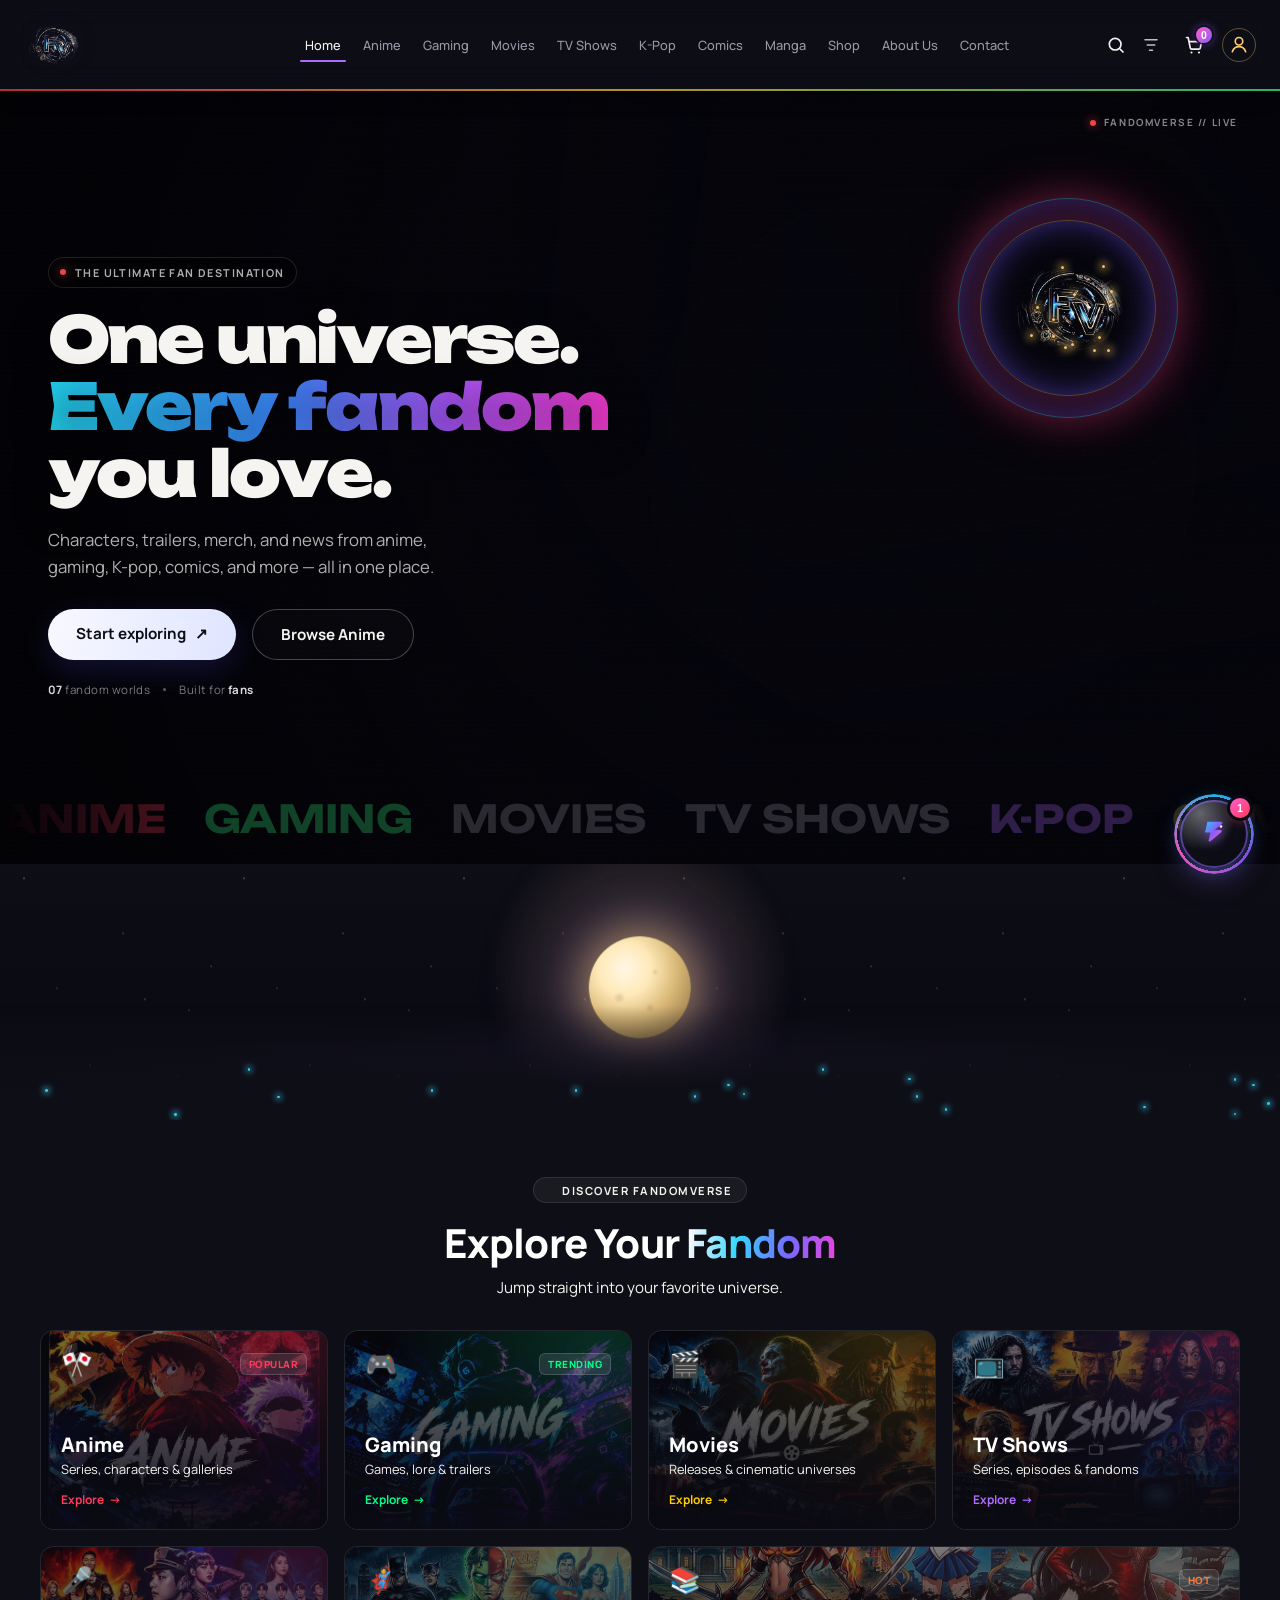
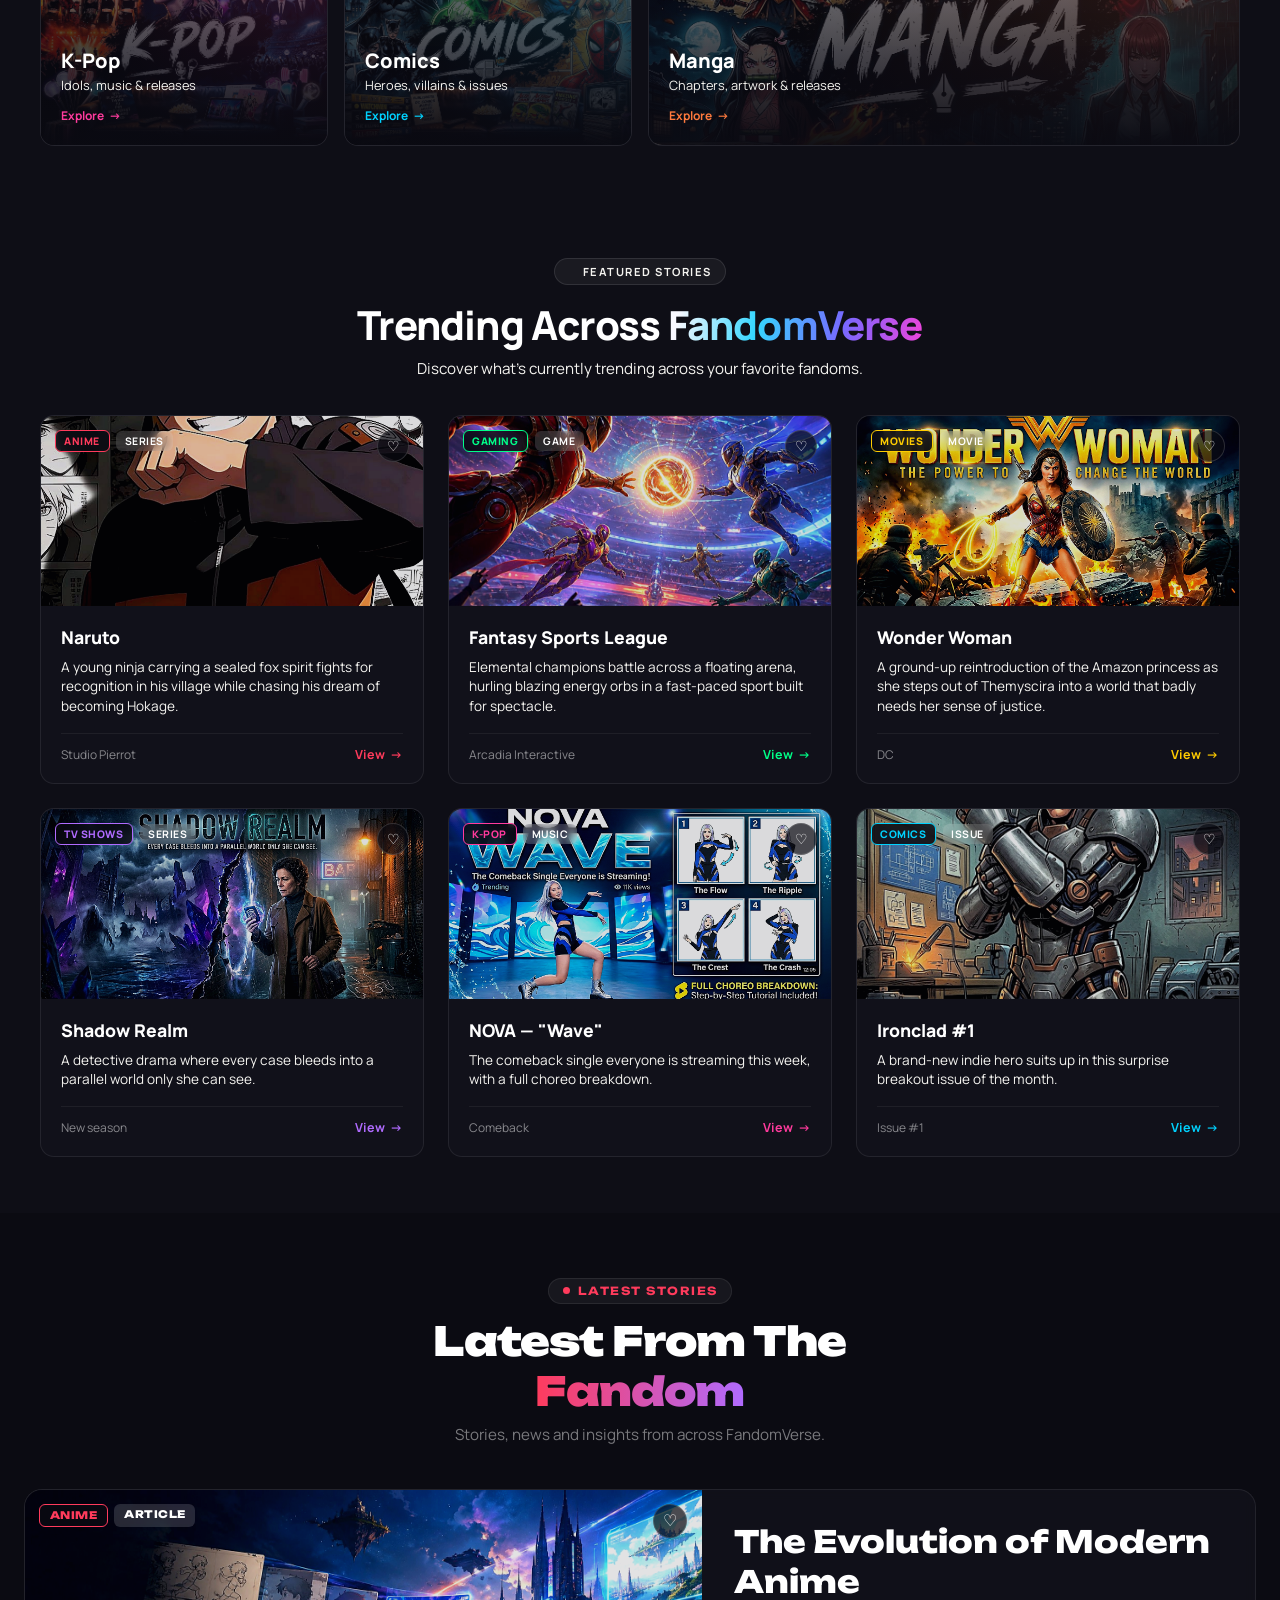
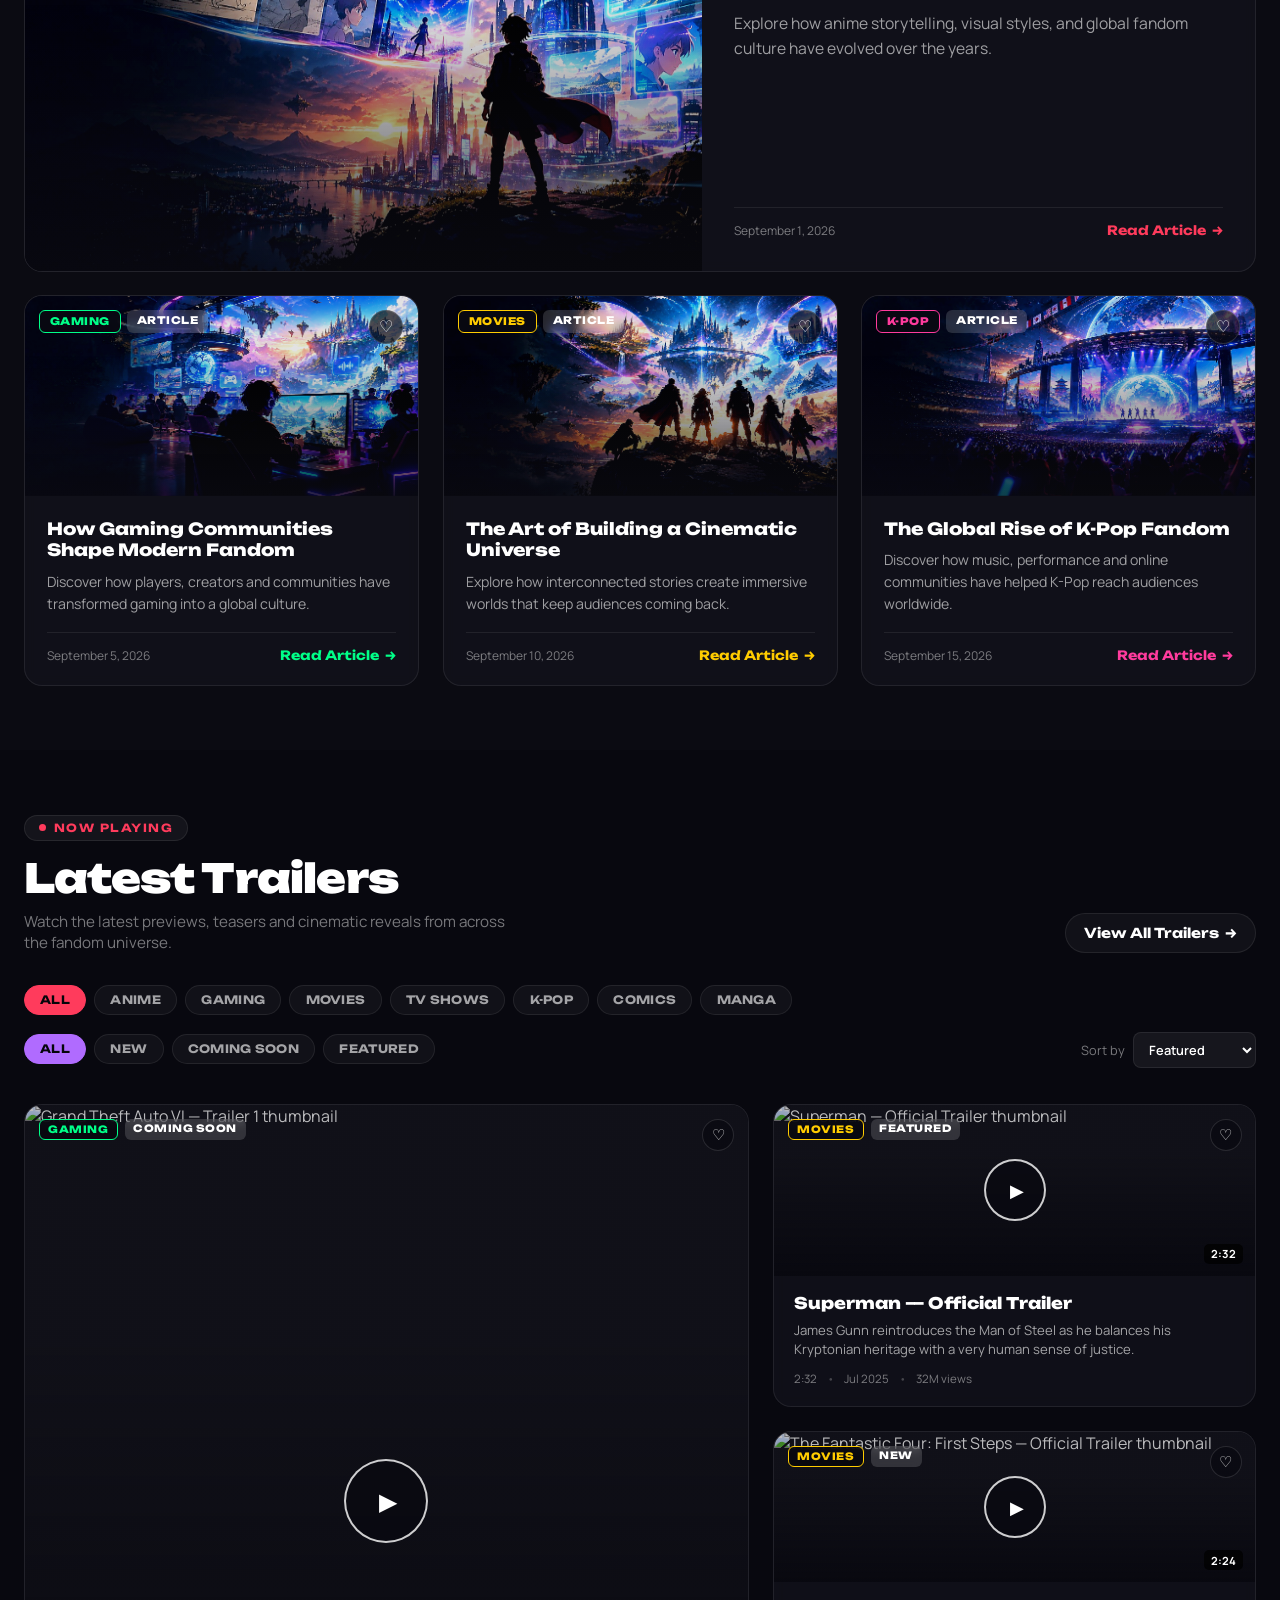
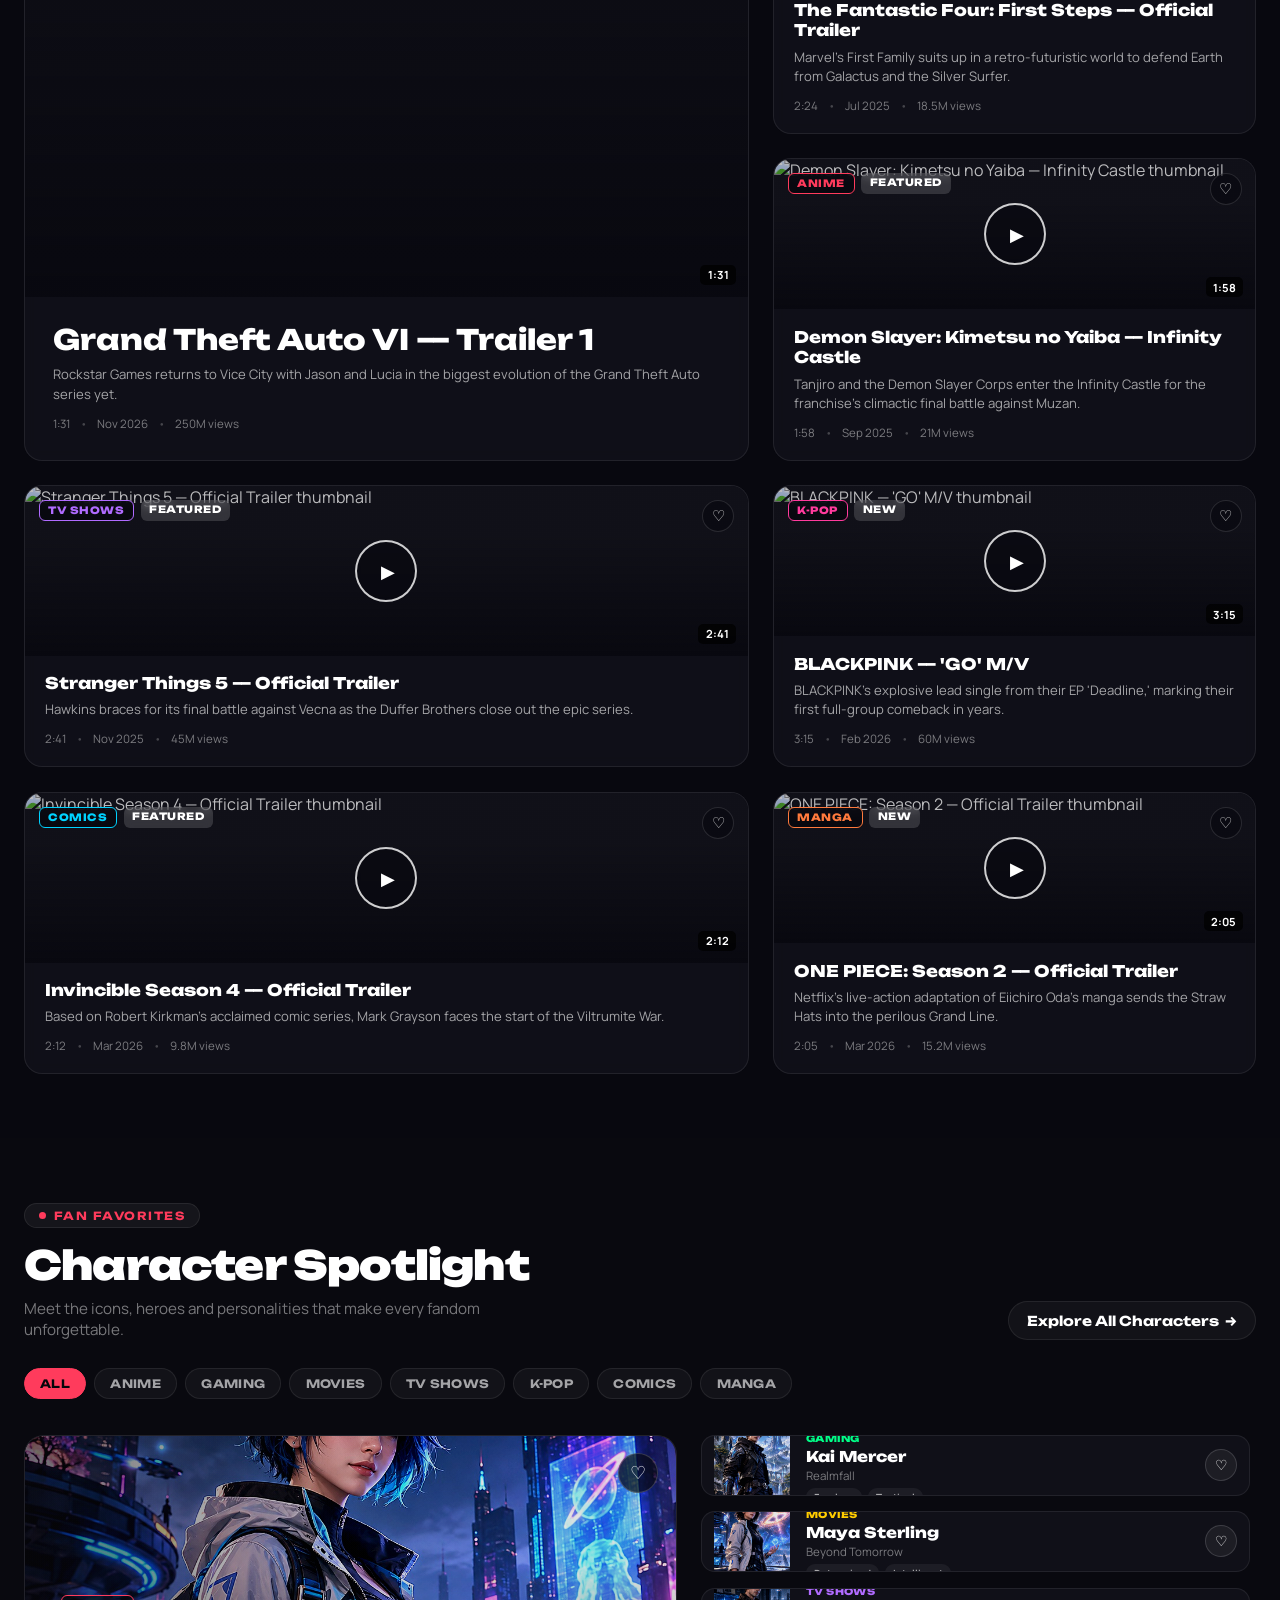
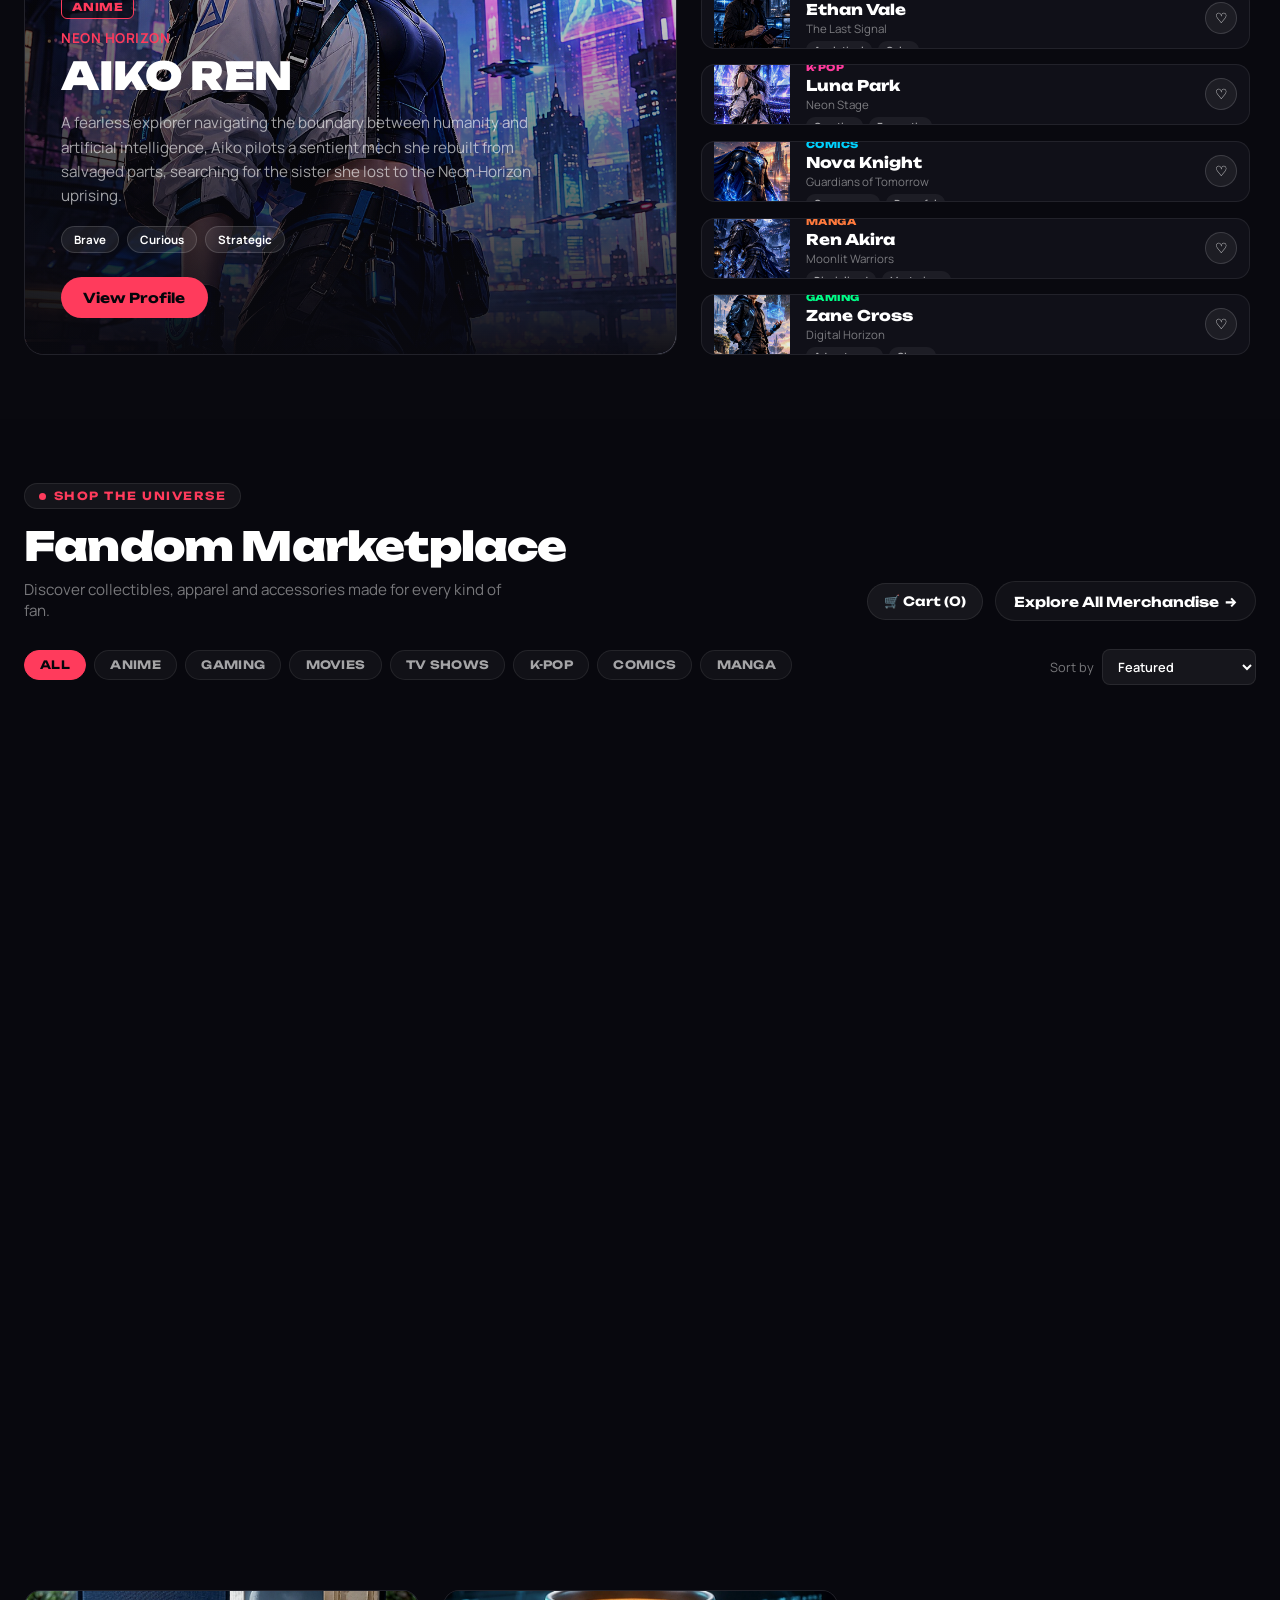
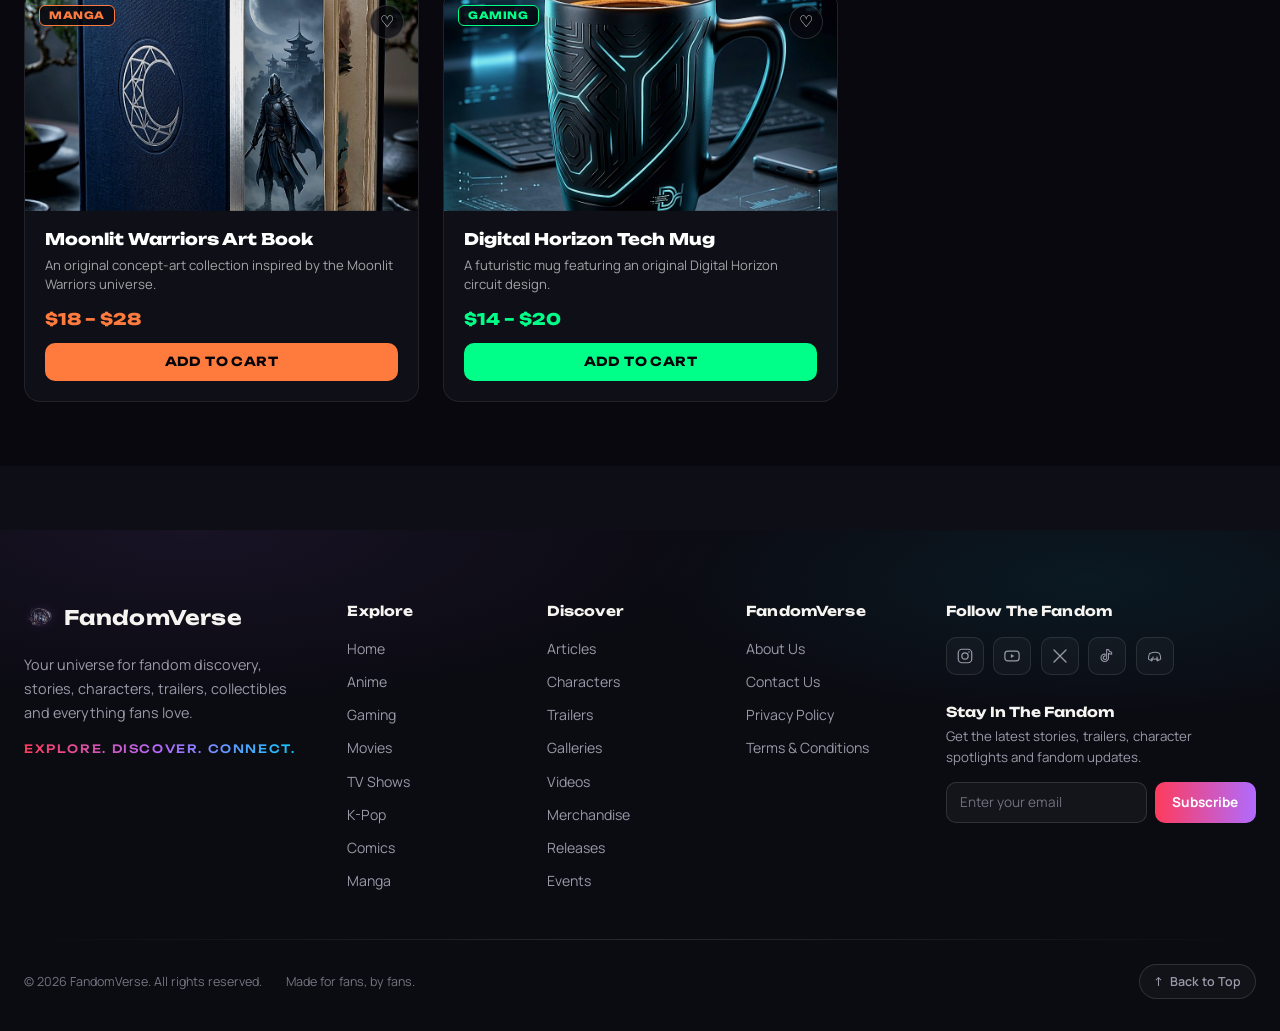
==== commit 0f498fd6: "second-upload" ====
--- a/index.html
+++ b/index.html
@@ -21,7 +21,6 @@
 </head>
   <body data-page="home">
 
-
   <div id="fv-pagefx" aria-hidden="true">
       <div class="fv-pagefx__shard fv-pagefx__shard--1"></div>
       <div class="fv-pagefx__shard fv-pagefx__shard--2"></div>
@@ -30,7 +29,7 @@
       <div class="fv-pagefx__mark"><img src="assets/images/fandomverse-logo.png" alt=""></div>
     </div>
 
-    <!-- ===== HEADER ===== -->
+    
     <header class="site-header" id="site-header">
       <div class="header-inner">
         <a href="index.html" class="brand-mark" aria-label="FandomVerse home">
@@ -102,7 +101,7 @@
       </div>
     </header>
 
-    <!-- ===== MOBILE NAV OVERLAY ===== -->
+    
     <div class="mobile-nav" id="mobile-nav">
       <nav>
         <a href="index.html">Home</a>
@@ -154,8 +153,8 @@
       </div>
     </section>
 
-    <!-- ===== EXPLORE YOUR FANDOM (CATEGORY EXPLORER) ===== -->
-    <!-- ===== EXPLORE YOUR FANDOM (COMPACT & HIGH-ENERGY) ===== -->
+    
+    
     <section class="categories-section" id="explore-fandom">
       <div class="categories-container">
 
@@ -171,7 +170,7 @@
 
         <div class="categories-grid">
 
-          <!-- 1. Anime -->
+          
           <a href="anime.html" class="category-card"
             style="--card-accent: #ff3b5c; --card-glow: rgba(255, 59, 92, 0.35);"
             aria-label="Explore Anime category">
@@ -192,7 +191,7 @@
             </div>
           </a>
 
-          <!-- 2. Gaming -->
+          
           <a href="gaming.html" class="category-card"
             style="--card-accent: #00ff88; --card-glow: rgba(0, 255, 136, 0.35);"
             aria-label="Explore Gaming category">
@@ -212,7 +211,7 @@
             </div>
           </a>
 
-          <!-- 3. Movies -->
+          
           <a href="movies.html" class="category-card"
             style="--card-accent: #ffcc00; --card-glow: rgba(255, 204, 0, 0.35);"
             aria-label="Explore Movies category">
@@ -232,7 +231,7 @@
             </div>
           </a>
 
-          <!-- 4. TV Shows -->
+          
           <a href="tvshows.html" class="category-card"
             style="--card-accent: #b06bff; --card-glow: rgba(176, 107, 255, 0.35);"
             aria-label="Explore TV Shows category">
@@ -251,7 +250,7 @@
             </div>
           </a>
 
-          <!-- 5. K-Pop -->
+          
           <a href="kpop.html" class="category-card"
             style="--card-accent: #ff3b9d; --card-glow: rgba(255, 59, 157, 0.35);"
             aria-label="Explore K-Pop category">
@@ -270,7 +269,7 @@
             </div>
           </a>
 
-          <!-- 6. Comics -->
+          
           <a href="comics.html" class="category-card"
             style="--card-accent: #00d2ff; --card-glow: rgba(0, 210, 255, 0.35);"
             aria-label="Explore Comics category">
@@ -289,7 +288,7 @@
             </div>
           </a>
 
-          <!-- 7. Manga -->
+          
           <a href="manga.html" class="category-card category-card--hero"
             style="--card-accent: #ff7a3d; --card-glow: rgba(255, 122, 61, 0.35);"
             aria-label="Explore Manga category">
@@ -313,7 +312,7 @@
       </div>
     </section>
 
-    <!-- ===== TRENDING ACROSS FANDOMVERSE SECTION ===== -->
+    
     <section class="trending-section" id="trending"
       aria-labelledby="trending-heading">
       <div class="trending-container">
@@ -327,15 +326,15 @@
             your favorite fandoms.</p>
         </div>
 
-        <!-- Dynamic Cards Container -->
+        
         <div class="trending-grid" id="trending-grid">
-          <!-- Rendered dynamically via script.js -->
+          
         </div>
 
       </div>
     </section>
 
-    <!-- ===== LATEST FROM THE FANDOM (FEATURED ARTICLES) ===== -->
+    
     <section class="fv-articles" id="fv-articles"
       aria-labelledby="fv-articles-heading">
       <div class="fv-articles__container">
@@ -353,7 +352,7 @@
             across FandomVerse.</p>
         </div>
 
-        <!-- Cards are rendered into this grid by fv-articles.js -->
+        
         <div class="fv-articles__grid" id="fv-articles-grid" aria-live="polite">
           <p class="fv-articles__loading">Loading articles…</p>
         </div>
@@ -361,7 +360,7 @@
       </div>
     </section>
 
-    <!-- ===== LATEST TRAILERS ===== -->
+    
     <section class="fv-trailers-section" id="fv-trailers-section"
       aria-labelledby="fv-trailers-heading">
       <div class="fv-trailers-container">
@@ -440,7 +439,7 @@
 
       </div>
 
-      <!-- ===== VIDEO MODAL ===== -->
+      
       <div class="fv-trailers-modal" id="fv-trailers-modal" role="dialog"
         aria-modal="true" aria-labelledby="fv-trailers-modal-title" hidden>
         <div class="fv-trailers-modal__backdrop"
@@ -449,7 +448,7 @@
           <button type="button" class="fv-trailers-modal__close"
             id="fv-trailers-modal-close" aria-label="Close video">✕</button>
           <div class="fv-trailers-modal__player" id="fv-trailers-modal-player">
-            <!-- iframe injected here by JS -->
+            
           </div>
           <div class="fv-trailers-modal__info">
             <div class="fv-trailers-modal__badges">
@@ -471,7 +470,7 @@
       </div>
     </section>
 
-    <!-- ===== CHARACTER SPOTLIGHT ===== -->
+    
     <section class="fv-characters-section" id="fv-characters-section"
       aria-labelledby="fv-characters-heading">
       <div class="fv-characters-container">
@@ -512,13 +511,13 @@
         </div>
 
         <div class="fv-characters-layout" id="fv-characters-layout">
-          <!-- Featured character + small card list rendered here by fv-characters.js -->
+          
           <p class="fv-characters-empty">Loading characters…</p>
         </div>
 
       </div>
 
-      <!-- ===== PROFILE MODAL ===== -->
+      
       <div class="fv-characters-modal" id="fv-characters-modal" role="dialog"
         aria-modal="true" aria-labelledby="fv-characters-modal-name" hidden>
         <div class="fv-characters-modal__backdrop"
@@ -555,7 +554,7 @@
       </div>
     </section>
 
-    <!-- ===== FANDOM MARKETPLACE (MERCHANDISE SHOWCASE) ===== -->
+    
     <section class="fv-merch-section" id="fv-merch-section"
       aria-labelledby="fv-merch-heading">
       <div class="fv-merch-container">
@@ -620,7 +619,7 @@
 
       </div>
 
-      <!-- ===== QUICK VIEW MODAL ===== -->
+      
       <div class="fv-merch-modal" id="fv-merch-modal" role="dialog"
         aria-modal="true" aria-labelledby="fv-merch-modal-name" hidden>
         <div class="fv-merch-modal__backdrop"
@@ -667,7 +666,7 @@
         </div>
       </div>
 
-      <!-- ===== CART DRAWER ===== -->
+      
       <div class="fv-merch-cart-drawer" id="fv-merch-cart-drawer" role="dialog"
         aria-modal="true" aria-labelledby="fv-merch-cart-title" hidden>
         <div class="fv-merch-cart-drawer__backdrop"
@@ -694,14 +693,14 @@
         </div>
       </div>
 
-      <!-- ===== TOAST ===== -->
+      
       <div class="fv-merch-toast" id="fv-merch-toast" role="status"
         aria-live="polite"></div>
     </section>
 
     <script src="js/main.js"></script>
     <script src="js/home.js"></script>
-    <!-- ===== FandomVerse Premium Chat Widget ===== -->
+    
   <div id="fvc-root">
     <button type="button" id="fvc-launcher" class="fvc-launcher" aria-haspopup="dialog" aria-expanded="false" aria-controls="fvc-panel" aria-label="Open FandomVerse chat">
       <span class="fvc-launcher__ring" aria-hidden="true"></span>
@@ -745,7 +744,7 @@
           <span class="fvc-premium__text">Ultra VIP Concierge</span>
         </div>
 
-        <!-- STEP 1: Gate form (name + email, heavy validation) -->
+        
         <form class="fvc-gate" id="fvc-gate" novalidate>
           <h3 class="fvc-gate__title">Let's get you sorted ✦</h3>
           <p class="fvc-gate__sub">Tell us a bit about you so the concierge can personalize your visit across FandomVerse.</p>
@@ -874,7 +873,7 @@
           </p>
         </form>
 
-        <!-- STEP 2: Live chat -->
+        
         <div class="fvc-chat" id="fvc-chat" hidden>
           <div class="fvc-messages" id="fvc-messages"></div>
           <div class="fvc-quick" id="fvc-quick"></div>
@@ -898,12 +897,7 @@
 
 </body>
 
-  <!-- =========================================================
-     FANDOMVERSE FOOTER
-     Paste this block AFTER the closing </section> of the
-     Fandom Marketplace section (id="fv-merch-section") and
-     BEFORE your <script> tags at the bottom of index.html.
-     ========================================================= -->
+  
   <footer class="fv-footer" id="fv-footer"
     aria-labelledby="fv-footer-brand-name">
     <div class="fv-footer-glow" aria-hidden="true"></div>
@@ -912,7 +906,7 @@
 
       <div class="fv-footer-top">
 
-        <!-- ===== BRAND AREA ===== -->
+        
         <div class="fv-footer-brand">
           <a href="index.html" class="fv-footer-brand-mark"
             aria-label="FandomVerse home">
@@ -932,7 +926,7 @@
           <p class="fv-footer-tagline">Explore. Discover. Connect.</p>
         </div>
 
-        <!-- ===== EXPLORE LINKS ===== -->
+        
         <nav class="fv-footer-column"
           aria-labelledby="fv-footer-explore-heading">
           <h3 class="fv-footer-heading"
@@ -949,7 +943,7 @@
           </ul>
         </nav>
 
-        <!-- ===== CONTENT LINKS ===== -->
+        
         <nav class="fv-footer-column"
           aria-labelledby="fv-footer-discover-heading">
           <h3 class="fv-footer-heading"
@@ -966,7 +960,7 @@
           </ul>
         </nav>
 
-        <!-- ===== INFORMATION LINKS ===== -->
+        
         <nav class="fv-footer-column" aria-labelledby="fv-footer-info-heading">
           <h3 class="fv-footer-heading"
             id="fv-footer-info-heading">FandomVerse</h3>
@@ -978,7 +972,7 @@
           </ul>
         </nav>
 
-        <!-- ===== SOCIAL + NEWSLETTER ===== -->
+        
         <div class="fv-footer-column fv-footer-connect">
           <h3 class="fv-footer-heading">Follow The Fandom</h3>
           <div class="fv-footer-social">
--- a/css/style.css
+++ b/css/style.css
@@ -1,5 +1,4 @@
 
-/* ===== Merchandise image fixes ===== */
 .anime-card--store .anime-card__poster {
   background-color: #11131b;
   background-repeat: no-repeat;
@@ -36,8 +35,6 @@
   .anime-grid--store { grid-template-columns: 1fr; }
 }
 
-/* ===== FANDOMVERSE — SITE STYLES ===== */
-/* ===== Tokens ===== */
 :root {
   --bg-void: #0e0e16;
   --bg-header: rgba(14, 14, 22, 0.85);
@@ -64,7 +61,6 @@
 
 a { text-decoration: none; color: inherit; }
 
-/* ===== Header ===== */
 .site-header {
   position: sticky;
   top: 0;
@@ -285,7 +281,6 @@
 .menu-toggle.is-active span:nth-child(2) { opacity: 0; }
 .menu-toggle.is-active span:nth-child(3) { transform: translateY(-6px) rotate(-45deg); }
 
-/* ===== Mobile nav overlay ===== */
 .mobile-nav {
   position: fixed;
   inset: 0;
@@ -518,7 +513,6 @@
   .site-header::after { animation: none; background-position: 0% 0; }
 }
 
-/* ===== Anime bento grid ===== */
 .anime-section {
   padding: 80px 24px;
 }
@@ -666,7 +660,6 @@
   .anime-card__title { font-size: 0.85rem; }
 }
 
-/* ===== Store cards (FandomVerse Originals) ===== */
 .anime-grid--store {
   grid-template-columns: repeat(4, 1fr);
 }
@@ -745,10 +738,6 @@
   .menu-toggle { display: flex; }
   .hero { min-height: 78vh; }
 }
-/* =========================================================
-   MOVIES SECTION — Hollywood Superheroes collector cards
-   Reuses tokens from :root above (--bg-void, --font-display, etc.)
-   ========================================================= */
 .movies-section {
   position: relative;
   padding: 100px 24px 120px;
@@ -822,11 +811,10 @@
   gap: 28px;
 }
 
-/* ===== Card shell (reveal-on-scroll + tilt layer) ===== */
 .movie-card {
   position: relative;
   height: 420px;
-  perspective: 1700px; /* own perspective per card so flipping one never disturbs its neighbours */
+  perspective: 1700px; 
   transform-style: preserve-3d;
   transition: transform 0.12s ease-out, opacity 0.6s ease, translate 0.6s cubic-bezier(0.22, 1, 0.36, 1);
   cursor: pointer;
@@ -839,8 +827,6 @@
   translate: 0 0;
 }
 
-/* Quick press-in/out breath the instant a card is tapped open or closed —
-   applied to the outer shell so it never fights the inner flip rotation */
 .movie-card.is-flipping {
   animation: cardPress 0.42s cubic-bezier(0.34, 1.56, 0.64, 1);
 }
@@ -855,7 +841,6 @@
   width: 100%;
   height: 100%;
   transform-style: preserve-3d;
-  /* slight overshoot on the bounce gives the flip a tactile, "clicked" feel */
   transition: transform 0.75s cubic-bezier(0.34, 1.56, 0.64, 1),
               filter 0.5s ease;
   border-radius: 18px;
@@ -865,8 +850,6 @@
   transform: rotateY(180deg);
 }
 
-/* Open card lifts above its neighbours and picks up a colored glow
-   pulled from its own poster art (--card-glow / --card-glow-2) */
 .movie-card.is-flipped {
   z-index: 5;
 }
@@ -881,7 +864,6 @@
   transition: border-color 0.5s ease;
 }
 
-/* ===== Tap ripple — expands from the exact click point, then fades ===== */
 .movie-card__ripple {
   position: absolute;
   width: 10px;
@@ -900,7 +882,6 @@
   100% { transform: scale(38); opacity: 0; }
 }
 
-/* ===== Faces ===== */
 .movie-card__face {
   position: absolute;
   inset: 0;
@@ -914,7 +895,6 @@
   background: #14131e;
 }
 
-/* ---- Front face ---- */
 .movie-card__front { justify-content: flex-start; }
 
 .movie-card__art-wrap {
@@ -928,7 +908,7 @@
   width: 100%;
   height: 100%;
   display: block;
-  transform: scale(1.001); /* establish a paint layer so the zoom below is smooth */
+  transform: scale(1.001); 
   transition: transform 0.6s cubic-bezier(0.22, 1, 0.36, 1);
 }
 
@@ -939,9 +919,6 @@
 .art-silhouette {
   transition: transform 0.35s ease-out;
 }
-
-/* Idle light sweep across the poster art — a small, tasteful bit of motion
-   that catches the eye before the visitor ever touches the card */
 .movie-card__art-wrap::before {
   content: '';
   position: absolute;
@@ -1104,7 +1081,6 @@
   background: var(--accent-gaming);
 }
 
-/* ===== Sheen sweep on hover ===== */
 .movie-card__front::after {
   content: '';
   position: absolute;
@@ -1120,7 +1096,6 @@
   transform: translateX(120%);
 }
 
-/* ===== Cart summary bar ===== */
 .movie-cart-bar {
   margin-top: 48px;
   display: flex;
@@ -1151,7 +1126,6 @@
   font-size: 1.3rem;
 }
 
-/* ===== Reduced motion ===== */
 @media (prefers-reduced-motion: reduce) {
   .movie-card,
   .movie-card__inner,
@@ -1177,9 +1151,6 @@
   .movie-grid { grid-template-columns: 1fr; }
 }
 
-/* =========================================================
-   FandomVerse expansion UI
-   ========================================================= */
 .catalog-toolbar {
   max-width: 1280px;
   margin: -4px auto 34px;
@@ -1212,7 +1183,6 @@
 .catalog-empty span { font-size:.8rem; }
 .extra-catalog-section { border-top:1px solid rgba(255,255,255,.04); }
 
-/* Global search dropdown */
 .search-box { position:relative; }
 .global-search-results { position:absolute; right:0; top:calc(100% + 12px); width:min(390px,calc(100vw - 30px)); background:rgba(18,17,28,.97); border:1px solid rgba(255,255,255,.1); border-radius:16px; box-shadow:0 24px 60px rgba(0,0,0,.45); padding:7px; opacity:0; transform:translateY(-6px); pointer-events:none; transition:.22s ease; backdrop-filter:blur(18px); }
 .global-search-results.is-visible { opacity:1; transform:translateY(0); pointer-events:auto; }
@@ -1226,7 +1196,6 @@
 .search-focus { animation:searchFocus 1.8s ease both; }
 @keyframes searchFocus { 0%,100%{box-shadow:0 0 0 rgba(176,107,255,0)} 25%,70%{box-shadow:0 0 0 4px rgba(176,107,255,.3),0 20px 60px rgba(176,107,255,.18)} }
 
-/* Floating Fandom AI */
 #fandom-assistant { position:fixed; right:24px; bottom:24px; z-index:300; }
 .fandom-bot-fab { width:58px; height:58px; border:1px solid rgba(255,255,255,.16); border-radius:50%; color:#fff; background:linear-gradient(145deg,#b06bff,#ff3b5c); box-shadow:0 14px 38px rgba(0,0,0,.45),0 0 32px rgba(176,107,255,.2); cursor:pointer; position:relative; display:grid; place-items:center; transition:.3s cubic-bezier(.22,1,.36,1); }
 .fandom-bot-fab:hover { transform:translateY(-4px) scale(1.04); box-shadow:0 18px 45px rgba(0,0,0,.5),0 0 42px rgba(176,107,255,.3); }
@@ -1258,9 +1227,6 @@
   .global-search-results { position:fixed; top:70px; right:15px; }
 }
 
-/* =========================================================
-   FANDOMVERSE COMMUNITY / ACCOUNT / STORE 2.0
-   ========================================================= */
 .fv-dashboard{position:fixed;inset:0;z-index:1000;background:rgba(8,8,14,.78);backdrop-filter:blur(18px);display:none;padding:28px;overflow:auto}
 .fv-dashboard.is-open{display:block}
 .fv-shell{max-width:1180px;margin:0 auto;background:linear-gradient(145deg,rgba(23,23,34,.98),rgba(12,12,19,.98));border:1px solid rgba(255,255,255,.1);border-radius:28px;box-shadow:0 30px 90px rgba(0,0,0,.55);min-height:calc(100vh - 56px);overflow:hidden}
@@ -1285,11 +1251,6 @@
 .fv-card-wish{position:absolute;top:10px;right:10px;z-index:8;width:34px;height:34px;border-radius:50%;border:1px solid rgba(255,255,255,.18);background:rgba(8,8,14,.7);backdrop-filter:blur(8px);color:#fff;cursor:pointer;font-size:17px}.fv-card-wish:hover{color:#ff3b5c;transform:scale(1.06)}
 
 
-/* =========================================================
-   FANDOMVERSE REPAIR — logo header + red-eye cinematic hero
-   These overrides intentionally sit on top of the original CSS
-   so the rest of the site's existing styling remains untouched.
-   ========================================================= */
 
 /* Header */
 .header-inner {
@@ -1321,7 +1282,6 @@
   filter: drop-shadow(0 0 20px rgba(177, 57, 255, 0.28));
 }
 
-/* Give the existing nav a subtle premium container without changing its behavior. */
 .main-nav {
   gap: 12px;
   align-items: center;
@@ -1331,7 +1291,6 @@
   padding: 7px 5px;
 }
 
-/* Red-eye hero: keep the video as the star of the section. */
 .hero {
   min-height: 88vh;
   isolation: isolate;
@@ -1486,24 +1445,17 @@
 @media (prefers-reduced-motion: reduce) {
   .hero-eyebrow span { animation: none; }
 }
-
-/* =========================================================
-   RED-EYE HERO — composition-safe layout
-   Keeps the cinematic eye clear of all hero copy.
-   ========================================================= */
 .hero {
   min-height: 86vh;
   isolation: isolate;
   background: #05050b;
 }
 
-/* Push the video composition toward the right and keep its focal point clear. */
 #hero-video {
   object-position: 62% center;
   filter: saturate(1.08) contrast(1.06);
 }
 
-/* Stronger left-to-right readability gradient: text area dark, eye area open. */
 .hero::after {
   background:
     linear-gradient(90deg,
@@ -1532,7 +1484,6 @@
   z-index: 5;
 }
 
-/* Reserve the right half for the red eye. */
 .hero-content > * {
   max-width: 570px;
 }
@@ -1685,13 +1636,9 @@
 }
 
 
-/* =========================================================
-   CATEGORY EXPLORER - COMPACT & HIGH-ENERGY STYLING
-   ========================================================= */
-
 .categories-section {
   position: relative;
-  padding: 3.5rem 1.25rem; /* Reduced height padding */
+  padding: 3.5rem 1.25rem; 
   background: var(--bg);
   color: var(--text);
   overflow: hidden;
@@ -1702,10 +1649,9 @@
   margin: 0 auto;
 }
 
-/* Section Header */
 .categories-header {
   text-align: center;
-  margin-bottom: 2rem; /* Compact header spacing */
+  margin-bottom: 2rem; 
 }
 
 .categories-badge {
@@ -1763,20 +1709,18 @@
   margin: 0;
 }
 
-/* Grid Layout */
 .categories-grid {
   display: grid;
-  grid-template-columns: repeat(4, 1fr); /* 4 Columns for compact desktop layout */
+  grid-template-columns: repeat(4, 1fr); 
   gap: 1rem;
 }
 
-/* Compact Card Styling */
 .category-card {
   position: relative;
   display: flex;
   flex-direction: column;
   justify-content: space-between;
-  min-height: 200px; /* Reduced card height */
+  min-height: 200px;
   padding: 1.25rem;
   border-radius: 14px;
   background: rgba(20, 20, 30, 0.6);
@@ -1791,11 +1735,10 @@
 }
 
 .category-card--hero {
-  grid-column: span 2; /* 7th card spans 2 columns to balance grid */
-}
-
-
-  /* Card Background Base Settings */
+  grid-column: span 2; 
+}
+
+
 .category-card__bg {
   position: absolute;
   inset: 0;
@@ -1803,11 +1746,10 @@
   background-size: cover;
   background-position: center;
   background-repeat: no-repeat;
-  opacity: 0.45; /* Controls image transparency against dark background */
+  opacity: 0.45; 
   transition: transform 0.4s ease, opacity 0.4s ease;
 }
 
-/* Card Background Base Settings */
 .category-card__bg {
   position: absolute;
   inset: 0;
@@ -1815,11 +1757,10 @@
   background-size: cover;
   background-position: center;
   background-repeat: no-repeat;
-  opacity: 0.6; /* Adjusted so image shows up clearly */
+  opacity: 0.6; 
   transition: transform 0.4s ease, opacity 0.4s ease;
 }
 
-/* Images + Colored Radial Glow Accents Combined */
 .category-card__bg--anime { 
   background-image: radial-gradient(circle at 90% 10%, rgba(255, 59, 92, 0.35), transparent 70%), url('../assets/images/categories/anime.jpg'); 
 }
@@ -1848,7 +1789,6 @@
   background: linear-gradient(180deg, rgba(10, 10, 18, 0.2) 0%, rgba(10, 10, 18, 0.95) 100%);
 }
 
-/* Inner Layout */
 .category-card__content {
   display: flex;
   flex-direction: column;
@@ -1914,7 +1854,6 @@
   transition: transform 0.3s ease;
 }
 
-/* Interactive Hover Animations */
 .category-card:hover {
   transform: translateY(-4px);
   border-color: var(--card-accent, var(--accent));
@@ -1939,7 +1878,6 @@
   transform: translateX(4px);
 }
 
-/* Tablet Layout (2 Columns) */
 @media (max-width: 1024px) {
   .categories-grid {
     grid-template-columns: repeat(2, 1fr);
@@ -1950,7 +1888,6 @@
   }
 }
 
-/* Mobile Layout (1 Column) */
 @media (max-width: 640px) {
   .categories-section {
     padding: 2.5rem 1rem;
@@ -1968,14 +1905,6 @@
     min-height: 170px;
   }
 }
-
-
-
-
-
-/* =========================================================
-   TRENDING ACROSS FANDOMVERSE SECTION
-   ========================================================= */
 
 .trending-section {
   position: relative;
@@ -1990,7 +1919,7 @@
   margin: 0 auto;
 }
 
-/* Header */
+
 .trending-header {
   text-align: center;
   margin-bottom: 2.25rem;
@@ -2029,14 +1958,12 @@
   margin: 0;
 }
 
-/* 3-Column Desktop Grid */
 .trending-grid {
   display: grid;
   grid-template-columns: repeat(3, 1fr);
   gap: 1.5rem;
 }
 
-/* Card Styling */
 .trending-card {
   position: relative;
   display: flex;
@@ -2058,7 +1985,6 @@
   outline-offset: 3px;
 }
 
-/* Card Media / Image Container */
 .trending-card__media {
   position: relative;
   width: 100%;
@@ -2112,7 +2038,6 @@
   backdrop-filter: blur(4px);
 }
 
-/* Bookmark Action Placeholder */
 .trending-card__bookmark {
   position: absolute;
   top: 0.85rem;
@@ -2195,7 +2120,6 @@
   transition: transform 0.3s ease;
 }
 
-/* Hover & Focus Interactions */
 .trending-card:hover {
   transform: translateY(-5px);
   border-color: var(--card-accent, var(--accent));
@@ -2216,7 +2140,6 @@
   transform: translateX(4px);
 }
 
-/* Fallback / Error Message Styling */
 .trending-error {
   grid-column: 1 / -1;
   text-align: center;
@@ -2228,7 +2151,6 @@
   font-family: var(--font-body);
 }
 
-/* Responsive Grid (Tablet & Mobile) */
 @media (max-width: 1024px) {
   .trending-grid {
     grid-template-columns: repeat(2, 1fr);
@@ -2250,12 +2172,6 @@
 }
 
 
-
-/* =========================================================
-   FEATURED ARTICLES — "Latest From The Fandom"
-   Namespaced with fv- to avoid collisions with existing CSS
-   ========================================================= */
-
 .fv-articles {
   --fv-bg: #0b0b12;
   --fv-surface: rgba(20, 20, 30, 0.65);
@@ -2279,7 +2195,6 @@
   margin: 0 auto;
 }
 
-/* ---------- Header ---------- */
 .fv-articles__header {
   text-align: center;
   max-width: 620px;
@@ -2348,14 +2263,12 @@
   padding: 2rem 0;
 }
 
-/* ---------- Grid ---------- */
 .fv-articles__grid {
   display: grid;
   grid-template-columns: repeat(3, 1fr);
   gap: 1.5rem;
 }
 
-/* ---------- Card (shared) ---------- */
 .fv-article-card {
   position: relative;
   display: flex;
@@ -2386,13 +2299,11 @@
   outline-offset: 3px;
 }
 
-/* Featured card spans full row on top */
 .fv-article-card--featured {
   grid-column: 1 / -1;
   flex-direction: row;
 }
 
-/* ---------- Media ---------- */
 .fv-article-card__media {
   position: relative;
   overflow: hidden;
@@ -2503,7 +2414,6 @@
   color: #05050a;
 }
 
-/* ---------- Body ---------- */
 .fv-article-card__body {
   display: flex;
   flex-direction: column;
@@ -2600,14 +2510,12 @@
   border-radius: 4px;
 }
 
-/* Full-card click target (keeps title/link separately focusable) */
 .fv-article-card__hit {
   position: absolute;
   inset: 0;
   z-index: 1;
 }
 
-/* ---------- Reduced motion ---------- */
 @media (prefers-reduced-motion: reduce) {
   .fv-article-card,
   .fv-article-card__img,
@@ -2627,7 +2535,6 @@
   }
 }
 
-/* ---------- Responsive ---------- */
 @media (max-width: 1024px) {
   .fv-articles__grid {
     grid-template-columns: repeat(2, 1fr);
@@ -2656,12 +2563,6 @@
 }
 
 
-
-
-/* =========================================================
-   LATEST TRAILERS — namespaced with fv-trailers-
-   ========================================================= */
-
 .fv-trailers-section {
   --fvt-bg: #08080f;
   --fvt-surface: rgba(20, 20, 30, 0.65);
@@ -2683,7 +2584,6 @@
   margin: 0 auto;
 }
 
-/* ---------- Header ---------- */
 .fv-trailers-header {
   display: flex;
   align-items: flex-end;
@@ -3100,7 +3000,6 @@
   opacity: 0.5;
 }
 
-/* ---------- Play button trigger area (invisible hit target) ---------- */
 .fv-trailers-card__hit {
   position: absolute;
   inset: 0;
@@ -3288,14 +3187,6 @@
 }
 
 
-
-
-
-
-/* =========================================================
-   CHARACTER SPOTLIGHT — namespaced with fv-characters-
-   ========================================================= */
-
 .fv-characters-section {
   --fvc-bg: #09090f;
   --fvc-surface: rgba(20, 20, 30, 0.65);
@@ -3446,7 +3337,6 @@
   font-family: var(--fvc-font-body);
 }
 
-/* ---------- Layout: featured + list ---------- */
 .fv-characters-layout {
   display: grid;
   grid-template-columns: 1.15fr 1fr;
@@ -3454,7 +3344,6 @@
   align-items: start;
 }
 
-/* ---------- Featured character ---------- */
 .fv-characters-featured {
   position: relative;
   border-radius: 20px;
@@ -3602,7 +3491,6 @@
   outline-offset: 3px;
 }
 
-/* ---------- Small character list ---------- */
 .fv-characters-list {
   display: flex;
   flex-direction: column;
@@ -3899,7 +3787,6 @@
   overflow: hidden;
 }
 
-/* ---------- Reduced motion ---------- */
 @media (prefers-reduced-motion: reduce) {
   .fv-characters-featured__img,
   .fv-characters-card,
@@ -3950,13 +3837,6 @@
 }
 
 
-
-
-
-/* =========================================================
-   FANDOM MARKETPLACE — namespaced with fv-merch-
-   ========================================================= */
-
 .fv-merch-section {
   --fvm-bg: #08080e;
   --fvm-surface: rgba(20, 20, 30, 0.65);
@@ -3979,7 +3859,6 @@
   margin: 0 auto;
 }
 
-/* ---------- Header ---------- */
 .fv-merch-header {
   display: flex;
   align-items: flex-end;
@@ -4180,7 +4059,6 @@
   gap: 1.5rem;
 }
 
-/* ---------- Card ---------- */
 .fv-merch-card {
   position: relative;
   display: flex;
@@ -4812,17 +4690,6 @@
 }
 
 
-
-
-
-/* =========================================================
-   FANDOMVERSE FOOTER — fv-footer- namespace only.
-   Append this block to the end of style.css (or link it as
-   a separate stylesheet after style.css). Nothing here
-   touches unprefixed elements, so it cannot affect any
-   existing section of the site.
-   ========================================================= */
-
 .fv-footer {
   position: relative;
   margin-top: 4rem;
@@ -5150,7 +5017,6 @@
   transform: translateY(-2px);
 }
 
-/* ---------- Focus visibility (accessibility) ---------- */
 .fv-footer a:focus-visible,
 .fv-footer button:focus-visible,
 .fv-footer input:focus-visible {
@@ -5220,13 +5086,6 @@
   }
 }
 
-/* ===== PAGE: ANIME ===== */
-/* =========================================================
-   FANDOMVERSE — ANIME PAGE
-   All selectors are namespaced with fv-anime- / fva- so this
-   file cannot affect any other page.
-   ========================================================= */
-
 .fv-anime-main {
   --fv-anime-bg: #08080c;
   --fv-anime-bg-alt: #0e0e15;
@@ -5259,7 +5118,6 @@
   padding: 0 24px;
 }
 
-/* ---------- Shared bits: badge, section heads, buttons ---------- */
 .fv-anime-badge {
   display: inline-flex;
   align-items: center;
@@ -5954,13 +5812,6 @@
   .fv-anime-characters,
   .fv-anime-trailers { padding: 60px 0 70px; }
 }
-
-/* ===== PAGE: GAMING ===== */
-/* =========================================================
-   FANDOMVERSE — GAMING PAGE
-   All selectors are namespaced with fv-gaming- / fvg- so this
-   file cannot affect any other page.
-   ========================================================= */
 
 .fv-gaming-main {
   --fv-gaming-bg: #07090a;
@@ -5995,7 +5846,6 @@
   padding: 0 24px;
 }
 
-/* ---------- Shared bits: badge, section heads, buttons ---------- */
 .fv-gaming-badge {
   display: inline-flex;
   align-items: center;
@@ -6709,7 +6559,6 @@
   }
 }
 
-/* ---------- Small-screen polish ---------- */
 @media (max-width: 480px) {
   .fv-gaming-hero { padding: 120px 20px 70px; min-height: 64vh; }
   .fv-gaming-featured,
@@ -6717,15 +6566,6 @@
   .fv-gaming-trailers { padding: 60px 0 70px; }
 }
 
-/* ===== PAGE: MOVIES ===== */
-/* =========================================================
-   FANDOMVERSE — MOVIES PAGE STYLES
-   All selectors are scoped with the `fv-movies-` prefix so
-   they never leak onto other pages. Uses the site's existing
-   design tokens (--bg-void, --text-primary, --text-dim,
-   --font-display, --font-body) with a page-local cinematic
-   accent palette.
-   ========================================================= */
 
 #fv-movies-hero,
 .fv-movies-featured,
@@ -6826,9 +6666,6 @@
   outline-offset: 3px;
 }
 
-/* =========================================================
-   1. HERO
-   ========================================================= */
 #fv-movies-hero {
   position: relative;
   min-height: 78vh;
@@ -6935,10 +6772,6 @@
   from { opacity: 0; transform: translateY(18px); }
   to { opacity: 1; transform: translateY(0); }
 }
-
-/* =========================================================
-   2. FEATURED MOVIES
-   ========================================================= */
 .fv-movies-featured {
   background: var(--fv-movies-ink);
   padding: 5.5rem 0;
@@ -7075,7 +6908,6 @@
   transform: translateY(-1px);
 }
 
-/* Poster / portrait fallback (JS-generated when image 404s) */
 .fv-movies-fallback {
   width: 100%;
   height: 100%;
@@ -7092,10 +6924,6 @@
     radial-gradient(circle at 30% 20%, rgba(232, 184, 102, 0.25), transparent 55%),
     linear-gradient(150deg, #2a1e38, #14101c 70%);
 }
-
-/* =========================================================
-   3. CHARACTERS
-   ========================================================= */
 .fv-movies-characters {
   background: linear-gradient(180deg, var(--fv-movies-ink), #100c16 100%);
   padding: 5rem 0 5.5rem;
@@ -7178,10 +7006,6 @@
   padding: 0.22rem 0.6rem;
   border-radius: 999px;
 }
-
-/* =========================================================
-   4. TRAILERS
-   ========================================================= */
 .fv-movies-trailers {
   background: var(--fv-movies-ink);
   padding: 5.5rem 0 6rem;
@@ -7308,10 +7132,6 @@
   color: var(--fv-movies-gold);
   border-color: var(--fv-movies-gold);
 }
-
-/* =========================================================
-   TRAILER MODAL
-   ========================================================= */
 .fv-movies-modal {
   position: fixed;
   inset: 0;
@@ -7401,9 +7221,6 @@
 
 .fv-movies-modal__fallback[hidden] { display: none; }
 
-/* =========================================================
-   RESPONSIVE
-   ========================================================= */
 @media (max-width: 1024px) {
   .fv-movies-grid { grid-template-columns: repeat(2, 1fr); }
   .fv-movies-char-grid { grid-template-columns: repeat(2, 1fr); }
@@ -7434,7 +7251,6 @@
   }
 }
 
-/* ---------- ANIME PAGE: poster cards, reviews, 6-character grid ---------- */
 .fv-anime-card__media { aspect-ratio: 4 / 5; }
 .fv-anime-card__review {
   margin-top: 4px;
@@ -7447,7 +7263,6 @@
 .fv-anime-card__score small { font-size: 0.68rem; color: var(--fv-anime-text-faint); margin-left: 2px; }
 .fv-anime-card__quote { margin: 0; font-size: 0.84rem; line-height: 1.5; font-style: italic; color: var(--fv-anime-text-dim); }
 
-/* 5 posters: 3 on the top row, 2 centered underneath */
 @media (min-width: 1024px) {
   .fv-anime-grid { grid-template-columns: repeat(6, 1fr); }
   .fv-anime-grid > .fv-anime-card { grid-column: span 2; }
@@ -7457,7 +7272,6 @@
 }
 .fv-anime-char-card__media img { object-position: 50% 30%; }
 
-/* ---------- MOVIES PAGE: reviews on poster cards, 5-poster + 5-character layout ---------- */
 .fv-movies-card__review {
   margin-top: 4px;
   padding-top: 12px;
@@ -7470,7 +7284,6 @@
 .fv-movies-card__quote { margin: 0; font-size: 0.84rem; line-height: 1.5; font-style: italic; color: var(--text-dim, #9a99a8); }
 .fv-movies-char-card__portrait img { object-position: 50% 30%; }
 
-/* 5 posters: 3 on the top row, 2 centered underneath */
 @media (min-width: 1025px) {
   .fv-movies-grid { grid-template-columns: repeat(6, 1fr); }
   .fv-movies-grid > .fv-movies-card { grid-column: span 2; }
@@ -7479,6 +7292,5 @@
   .fv-movies-char-grid { grid-template-columns: repeat(5, 1fr); }
 }
 
-/* Movie posters: shorter ratio so landscape artwork isn't over-cropped */
 .fv-movies-card__poster { aspect-ratio: 4 / 5; }
 .fv-movies-card__poster img { object-position: 50% 40%; }
--- a/css/fv-effects.css
+++ b/css/fv-effects.css
@@ -1,9 +1,4 @@
-/* =========================================================
-   FANDOMVERSE — SHARED 3D HERO + PAGE-TRANSITION EFFECTS
-   Works on every page. Safe to load after css/style.css.
-   ========================================================= */
-
-/* ---------- 0. Character-card bios (added for consistency across cards) ---------- */
+
 .fv-anime-char-card__desc,
 .fv-gaming-char-card__desc {
   font-size: 0.82rem;
@@ -16,7 +11,6 @@
   overflow: hidden;
 }
 
-/* ---------- 0b. 3D character cards (Popular Characters grid) ---------- */
 .fv-anime-char-grid {
   perspective: 1600px;
 }
@@ -104,11 +98,6 @@
   }
 }
 
-/* ---------- 1. Universal 3D hero background engine ---------- */
-/* Any element that already has a bg image (via <img> or inline
-   background-image) gets tagged with data-fv3d="1" by fv-effects.js.
-   We give its wrapper perspective + the bg itself a slow Ken-Burns
-   zoom, then JS adds a live mouse-parallax tilt on top. */
 
 [data-fv3d-scope] {
   perspective: 1400px;
@@ -127,7 +116,6 @@
   100% { transform: scale(1.06)  translate3d(1%, 1.5%, 0); }
 }
 
-/* First-load "punch-in" reveal for hero inner content */
 .fv-fx-reveal {
   opacity: 0;
   transform: translateY(36px) scale(0.94) rotateX(6deg);
@@ -144,7 +132,6 @@
   .fv-fx-reveal { opacity: 1 !important; transform: none !important; transition: none !important; }
 }
 
-/* ---------- 1b. Generic 3D hero (Shop / About / Contact) ---------- */
 .fv-hero3d {
   position: relative;
   min-height: 62vh;
@@ -164,8 +151,6 @@
   gap: 0;
   transform-style: preserve-3d;
 }
-/* About & Contact only ship 4 background tiles, so their stage must use
-   4 columns — otherwise the 5th grid track renders blank on the right. */
 #fv-about-hero .fv-hero3d__stage,
 #fv-contact-hero .fv-hero3d__stage {
   grid-template-columns: repeat(4, 1fr);
@@ -240,7 +225,6 @@
   .fv-hero3d__stage { grid-template-columns: repeat(2, 1fr); }
 }
 
-/* ---------- 2. Cinematic page-transition overlay (premium 3D) ---------- */
 #fv-pagefx {
   position: fixed;
   inset: 0;
@@ -250,7 +234,6 @@
   transform-style: preserve-3d;
 }
 
-/* soft colour bloom behind everything so it never reads as flat black */
 #fv-pagefx::before {
   content: '';
   position: absolute;
@@ -290,7 +273,6 @@
 #fv-pagefx .fv-pagefx__shard--3 { left: 50%;   }
 #fv-pagefx .fv-pagefx__shard--4 { left: 75%;   }
 
-/* diagonal light sheen that sweeps through each shard as it moves */
 #fv-pagefx .fv-pagefx__shard::before {
   content: '';
   position: absolute;
@@ -331,7 +313,6 @@
   transition: opacity 0.5s ease, transform 0.65s cubic-bezier(0.22, 1, 0.36, 1);
 }
 
-/* spinning premium ring behind the logo */
 #fv-pagefx .fv-pagefx__ring {
   position: absolute;
   width: 118px;
@@ -352,7 +333,6 @@
 }
 @keyframes fvPagefxRingSpin { to { transform: rotate(360deg); } }
 
-/* soft pulsing glow halo behind the mark */
 #fv-pagefx .fv-pagefx__halo {
   position: absolute;
   width: 160px;
@@ -369,7 +349,6 @@
   50%      { opacity: 1;   transform: scale(1.08); }
 }
 
-/* drifting sparks around the logo */
 #fv-pagefx .fv-pagefx__particle {
   position: absolute;
   top: 50%;
@@ -403,7 +382,6 @@
   50%      { transform: translateY(-4px) rotateY(180deg); }
 }
 
-/* accent color per page (matches each fandom's palette) */
 body[data-page="anime"]   #fv-pagefx { --fv-fx-accent: #ff3b5c; }
 body[data-page="gaming"]  #fv-pagefx { --fv-fx-accent: #00ff88; }
 body[data-page="movies"]  #fv-pagefx { --fv-fx-accent: #e8b866; }
@@ -421,7 +399,6 @@
 #fv-pagefx .fv-pagefx__shard--3 { border-right: 1px solid var(--fv-fx-accent, #b06bff); opacity: 0.97; }
 #fv-pagefx .fv-pagefx__shard--4 { opacity: 0.97; }
 
-/* OPEN (reveal the page on load): shards flip up and away like blinds */
 #fv-pagefx.is-opening .fv-pagefx__shard {
   transform: translateY(-115%) rotateX(-35deg) scale(1.06);
   opacity: 0;
@@ -435,7 +412,6 @@
 }
 #fv-pagefx.is-open { display: none; }
 
-/* CLOSE (cover the page before navigating away): shards drop back down */
 #fv-pagefx.is-closing {
   pointer-events: all;
 }
@@ -468,7 +444,6 @@
   #fv-pagefx .fv-pagefx__mark img { animation: none !important; }
 }
 
-/* ---------- 2b. Premium HD finish for every poster/card image, site-wide ---------- */
 img[class*="__img"],
 img[class*="__poster"],
 img[class*="__thumb"],
@@ -480,7 +455,6 @@
   transition: filter 0.4s ease, transform 0.5s cubic-bezier(0.16, 1, 0.3, 1), opacity 0.4s ease;
 }
 
-/* ---------- 3. Top scroll-progress bar ---------- */
 #fv-scrollbar {
   position: fixed;
   top: 0;
@@ -499,7 +473,6 @@
   #fv-scrollbar { transition: none; }
 }
 
-/* ---------- 4. Premium welcome popup ---------- */
 #fv-popup-overlay {
   position: fixed;
   inset: 0;
--- a/css/fv-chatbot.css
+++ b/css/fv-chatbot.css
@@ -1,8 +1,3 @@
-/* =========================================================
-   FANDOMVERSE — PREMIUM 3D CHAT WIDGET
-   Fixed bottom-right launcher + glass chat panel.
-   Prefix: fvc-  (FandomVerse Chat)
-   ========================================================= */
 
 #fvc-root {
   position: fixed;
@@ -15,7 +10,6 @@
 
 #fvc-root * { box-sizing: border-box; }
 
-/* ---------- Launcher button ---------- */
 .fvc-launcher {
   position: relative;
   width: 68px;
@@ -125,7 +119,6 @@
 @keyframes fvcBadgeIn { from { transform: scale(0); } to { transform: scale(1); } }
 @keyframes fvcBadgeBounce { 0%, 85%, 100% { transform: scale(1); } 90% { transform: scale(1.25); } }
 
-/* Launcher when panel is open: rotate icon into a close (X) */
 #fvc-root.is-open .fvc-launcher {
   transform: rotate(0deg) scale(1);
   animation: none;
@@ -134,7 +127,6 @@
 #fvc-root.is-open .fvc-launcher__close { opacity: 1; transform: rotate(0deg) scale(1); }
 #fvc-root.is-open .fvc-launcher__badge { display: none; }
 
-/* ---------- Chat panel — 3D flip-open card ---------- */
 .fvc-panel {
   position: absolute;
   right: 0;
@@ -197,7 +189,6 @@
   opacity: 0.7;
 }
 
-/* ---------- Header ---------- */
 .fvc-head {
   display: flex;
   align-items: center;
@@ -263,7 +254,6 @@
 .fvc-head__close:hover { background: rgba(255,59,92,0.16); color: #ff8aa3; transform: rotate(90deg); }
 .fvc-head__close svg { width: 15px; height: 15px; }
 
-/* ---------- Ultra VIP badge strip ---------- */
 .fvc-premium {
   position: relative;
   display: flex;
@@ -332,7 +322,6 @@
   to { background-position: -260% auto; }
 }
 
-/* ---------- Gate (name / email capture) ---------- */
 .fvc-gate {
   flex: 1 1 auto;
   overflow-y: auto;
@@ -451,7 +440,6 @@
 .fvc-field.is-invalid .fvc-field__error { opacity: 1; transform: translateY(0); }
 .fvc-field__error svg { width: 12px; height: 12px; flex-shrink: 0; }
 
-/* ---------- Custom premium select (fandom picker) ---------- */
 .fvc-select {
   position: relative;
 }
@@ -564,7 +552,6 @@
   font-weight: 700;
 }
 
-/* ---------- per-fandom aesthetic option cards (image + icon) ---------- */
 .fvc-opt__badge {
   position: relative;
   width: 40px;
@@ -660,7 +647,6 @@
 }
 .fvc-gate__note svg { width: 12px; height: 12px; flex-shrink: 0; }
 
-/* ---------- Chat view ---------- */
 .fvc-chat {
   flex: 1 1 auto;
   display: flex;
@@ -757,7 +743,6 @@
 .fvc-typing__bubble span:nth-child(3) { animation-delay: 0.3s; }
 @keyframes fvcBounce { 0%, 60%, 100% { transform: translateY(0); opacity: 0.5; } 30% { transform: translateY(-5px); opacity: 1; } }
 
-/* ---------- Quick replies ---------- */
 .fvc-quick {
   display: flex;
   flex-wrap: wrap;
@@ -779,7 +764,6 @@
 }
 .fvc-quick button:hover { background: rgba(139,92,246,0.26); color: #fff; transform: translateY(-2px); }
 
-/* ---------- Input bar ---------- */
 .fvc-inputbar {
   position: relative;
   display: flex;
@@ -833,7 +817,6 @@
 .fvc-send:hover:not(:disabled) { transform: scale(1.1) rotate(8deg); box-shadow: 0 14px 28px -6px rgba(139,92,246,0.9); }
 .fvc-send:disabled { opacity: 0.35; cursor: not-allowed; box-shadow: none; }
 
-/* ---------- Responsive ---------- */
 @media (max-width: 480px) {
   #fvc-root { right: 14px; bottom: 14px; }
   .fvc-panel {
--- a/css/fv-cart.css
+++ b/css/fv-cart.css
@@ -1,9 +1,4 @@
-/* =========================================================
-   FANDOMVERSE — PREMIUM GLOBAL CART
-   Glassmorphic dropdown, validated qty logic, toasts.
-   ========================================================= */
-
-/* ---------- badge: upgraded glow + pulse-on-add ---------- */
+
 #cart-count {
   background: linear-gradient(135deg, #ff5ecb, #8b5cf6);
   box-shadow: 0 0 0 2px var(--bg-header, rgba(14,14,22,0.85)), 0 0 10px rgba(139,92,246,0.75);
@@ -22,7 +17,6 @@
   75% { transform: translateX(3px); }
 }
 
-/* ---------- panel ---------- */
 .fv-cart__panel {
   position: fixed;
   top: 72px;
@@ -251,7 +245,6 @@
   box-shadow: none !important;
 }
 
-/* ---------- toasts ---------- */
 .fv-cart__toast-host {
   position: fixed;
   bottom: 20px;
--- a/css/premium.css
+++ b/css/premium.css
@@ -1,10 +1,3 @@
-/* =========================================================
-   FANDOMVERSE — PREMIUM VISUAL ENHANCEMENT LAYER
-   Sitewide HD image treatment, premium card framing,
-   About page polish, and form validation states.
-   ========================================================= */
-
-/* ---------- 1. HD / crisper image rendering, everywhere ---------- */
 .anime-card__poster,
 .trending-card__img,
 .category-card__media img,
@@ -35,7 +28,6 @@
   filter: contrast(1.1) saturate(1.2) brightness(1.03);
 }
 
-/* ---------- 2. Premium card frame: soft gradient ring + glow ---------- */
 .anime-card,
 .trending-card {
   position: relative;
@@ -67,7 +59,6 @@
   opacity: 1;
 }
 
-/* subtle premium shimmer sweep on hover */
 .anime-card__poster::after,
 .trending-card__media::after {
   content: "";
@@ -90,7 +81,6 @@
   background-position: -20% 100%;
 }
 
-/* ---------- 2b. Shop-by-category: premium glass icon badge ---------- */
 #shop-categories .anime-card__poster { position: relative; }
 #shop-categories .cat-icon {
   position: absolute;
@@ -125,7 +115,6 @@
   pointer-events: none;
 }
 
-/* ---------- 2c. Profile modal: premium 3D pop-in + glow frame ---------- */
 .fv-characters-modal { perspective: 1400px; }
 
 .fv-characters-modal__backdrop {
@@ -198,7 +187,6 @@
   .fv-characters-modal__close { transition: none !important; animation: none !important; transform: none !important; }
 }
 
-/* ---------- 3. Premium quality badge (auto, used sparingly) ---------- */
 .fv-premium-badge {
   display: inline-flex;
   align-items: center;
@@ -215,10 +203,6 @@
   box-shadow: 0 4px 14px -4px rgba(255, 178, 59, 0.55);
 }
 
-/* =========================================================
-   4. ABOUT PAGE — PROFESSIONAL / PREMIUM REDESIGN
-   ========================================================= */
-
 .about-page {
   position: relative;
 }
@@ -324,7 +308,6 @@
   transform: rotate(45deg);
 }
 
-/* Trust strip — added under the About cards */
 .about-trust {
   display: grid;
   grid-template-columns: repeat(auto-fit, minmax(180px, 1fr));
@@ -372,10 +355,6 @@
   color: rgba(255,255,255,0.55);
 }
 
-/* =========================================================
-   5. CONTACT FORM — VALIDATION STATES
-   ========================================================= */
-
 .contact-form .field-error {
   display: none;
   font-size: 0.72rem;
--- a/css/fv-premium-3d.css
+++ b/css/fv-premium-3d.css
@@ -1,15 +1,9 @@
-/* =========================================================================
-   FANDOMVERSE — PREMIUM 3D LAYER
-   Godot-style collectible-card glow/tilt/sparkle system, "Legendary
-   Awakening" button icons, floating 3D hero logo + particles, and the
-   "Dreamscape" moon/parallax section-transition divider.
-   Pure CSS + vanilla JS (js/fv-premium-3d.js). No dependencies.
-   ========================================================================= */
+
 
 :root{
-  --fv3d-glow-1: 255,60,130;     /* rose */
-  --fv3d-glow-2: 120,90,255;     /* violet */
-  --fv3d-glow-3: 60,220,255;     /* cyan */
+  --fv3d-glow-1: 255,60,130;     
+  --fv3d-glow-2: 120,90,255;     
+  --fv3d-glow-3: 60,220,255;     
   --fv3d-gold: 255,205,110;
   --fv3d-ease: cubic-bezier(.2,.8,.2,1);
 }
@@ -22,10 +16,6 @@
     transition-duration: .001ms !important;
   }
 }
-
-/* ---------------------------------------------------------------------
-   1) COLLECTIBLE 3D CARD SYSTEM — applies to every *-card element
-   --------------------------------------------------------------------- */
 .fv3d-card{
   position: relative;
   transform-style: preserve-3d;
@@ -35,7 +25,6 @@
 }
 
 .fv3d-card::before{
-  /* holographic glow ring that tracks the cursor */
   content:'';
   position:absolute; inset:-2px;
   border-radius: inherit;
@@ -52,7 +41,6 @@
 }
 
 .fv3d-card::after{
-  /* soft ambient glow shadow beneath the card */
   content:'';
   position:absolute; inset: 6%;
   border-radius: inherit;
@@ -78,7 +66,6 @@
 .fv3d-card:hover::after,
 .fv3d-card.fv3d-active::after{ opacity: 1; }
 
-/* shine sweep across the card art */
 .fv3d-shine{
   position:absolute; inset:0;
   border-radius: inherit;
@@ -97,7 +84,6 @@
 }
 .fv3d-card:hover .fv3d-shine::before{ transform: translateX(380%) rotate(8deg); }
 
-/* push inner media forward in 3D space for parallax depth */
 .fv3d-card [class*="__media"],
 .fv3d-card [class*="__img"],
 .fv3d-card [class*="__poster"],
@@ -118,7 +104,6 @@
   transition: transform .45s var(--fv3d-ease);
 }
 
-/* sparkles: small star particles that twinkle on hover */
 .fv-spark{
   position:absolute;
   width: 6px; height: 6px;
@@ -140,9 +125,6 @@
   100%{ opacity:0; transform: scale(.3) translateY(-14px) rotate(140deg); }
 }
 
-/* ---------------------------------------------------------------------
-   2) "LEGENDARY AWAKENING" BUTTON / ICON SYSTEM
-   --------------------------------------------------------------------- */
 .fv-glow-btn{
   position: relative;
   overflow: visible;
@@ -187,7 +169,6 @@
   100%{ transform: translate(-50%,-50%) scale(18); opacity:0; }
 }
 
-/* awakening pulse ring for icon buttons (cart/search/menu/login) */
 .icon-btn{ position: relative; }
 .icon-btn.fv-glow-btn::after{
   content:'';
@@ -206,9 +187,6 @@
   100%{ opacity:0; transform: scale(1.9); }
 }
 
-/* ---------------------------------------------------------------------
-   3) HOME HERO — FLOATING 3D LOGO + PARTICLES
-   --------------------------------------------------------------------- */
 .fv-hero3dlogo{
   position:absolute;
   top: 14%;
@@ -269,9 +247,6 @@
   .fv-hero3dlogo{ display:none; }
 }
 
-/* ---------------------------------------------------------------------
-   4) "DREAMSCAPE" SECTION-TRANSITION DIVIDER (moon + parallax particles)
-   --------------------------------------------------------------------- */
 .fv-dreamscape{
   position: relative;
   height: clamp(140px, 20vw, 260px);
@@ -281,7 +256,6 @@
     linear-gradient(180deg, var(--bg-void), #0a0a13 55%, var(--bg-void));
 }
 .fv-dreamscape::before{
-  /* distant starfield */
   content:'';
   position:absolute; inset:-20% -5%;
   background-image:
@@ -344,10 +318,6 @@
   15%{ opacity:.9; }
   100%{ transform: translateY(-140px) scale(1.1); opacity:0; }
 }
-
-/* ---------------------------------------------------------------------
-   4b) Login nav icon accent
-   --------------------------------------------------------------------- */
 .fv-login-btn{
   color: rgba(var(--fv3d-gold), 1);
   border: 1px solid rgba(var(--fv3d-gold), .35);
@@ -362,9 +332,6 @@
   font-weight: 700;
 }
 
-/* ---------------------------------------------------------------------
-   5) Scroll-reveal for cards
-   --------------------------------------------------------------------- */
 .fv3d-reveal{
   opacity: 0;
   transform: translateY(26px) scale(.97);
--- a/css/fv-navsearch.css
+++ b/css/fv-navsearch.css
@@ -1,10 +1,4 @@
-/* =========================================================================
-   FANDOMVERSE — PREMIUM NAV SEARCH + FILTER/SORT SYSTEM
-   Glassmorphic 3D dropdown attached to the header search box. Works on
-   every page: content pages get live search + tag filters + sort, pages
-   with no browsable grid get a "jump to fandom" quick-filter instead.
-   Pure CSS + vanilla JS (js/fv-navsearch.js).
-   ========================================================================= */
+
 
 :root{
   --sf-rose: 255,60,130;
@@ -13,11 +7,9 @@
   --sf-gold: 255,205,110;
 }
 
-/* ---- search box gets a subtle premium glow + the new toggle button ---- */
 .search-box{ position: relative; display: flex; align-items: center; gap: 2px; }
 .search-box.is-open.has-value #search-input{ padding-right: 34px; }
 
-/* ---- inline validation: clear (×) button + hint message ---- */
 .sf-search-clear{
   position:absolute;
   top:50%; right: 46px;
@@ -89,7 +81,6 @@
 }
 .sf-toggle.has-active .sf-dot{ opacity:1; transform: scale(1); }
 
-/* ---- the panel itself ---- */
 .sf-panel{
   position:absolute;
   top: calc(100% + 16px);
@@ -161,7 +152,6 @@
   margin-bottom:9px;
 }
 
-/* ---- sort: segmented sliding-pill row ---- */
 .sf-sort{
   display:flex; flex-wrap:wrap; gap:6px;
 }
@@ -184,7 +174,6 @@
   box-shadow: 0 6px 18px -4px rgba(var(--sf-violet),.65);
 }
 
-/* ---- filter chips ---- */
 .sf-chips{ display:flex; flex-wrap:wrap; gap:7px; }
 .sf-chip{
   appearance:none; border:1px solid rgba(255,255,255,.14);
@@ -237,7 +226,6 @@
   color: rgba(255,255,255,.42);
 }
 
-/* ---- grid-level no-results state ---- */
 .sf-no-results{
   grid-column: 1 / -1;
   text-align:center;
--- a/css/fv-chatbot-3d.css
+++ b/css/fv-chatbot-3d.css
@@ -1,9 +1,4 @@
-/* =========================================================================
-   FANDOMVERSE — CHATBOT PREMIUM 3D POLISH
-   Additive layer on top of fv-chatbot.css: cursor-reactive tilt, ambient
-   floating particles inside the panel, and richer message entrances.
-   Pure CSS + a small vanilla JS hook (js/fv-chatbot-3d.js).
-   ========================================================================= */
+
 
 .fvc-launcher{
   transform: perspective(700px) rotateX(var(--fvc-tiltY,0deg)) rotateY(var(--fvc-tiltX,0deg))
@@ -41,7 +36,6 @@
   100% { transform: translateY(-560px) translateX(var(--drift, 20px)); opacity:0; }
 }
 
-/* richer message entrance (fires automatically when a node is appended) */
 .fvc-msg{
   animation: fvcMsgIn .48s cubic-bezier(.22,1.12,.36,1) both;
 }
